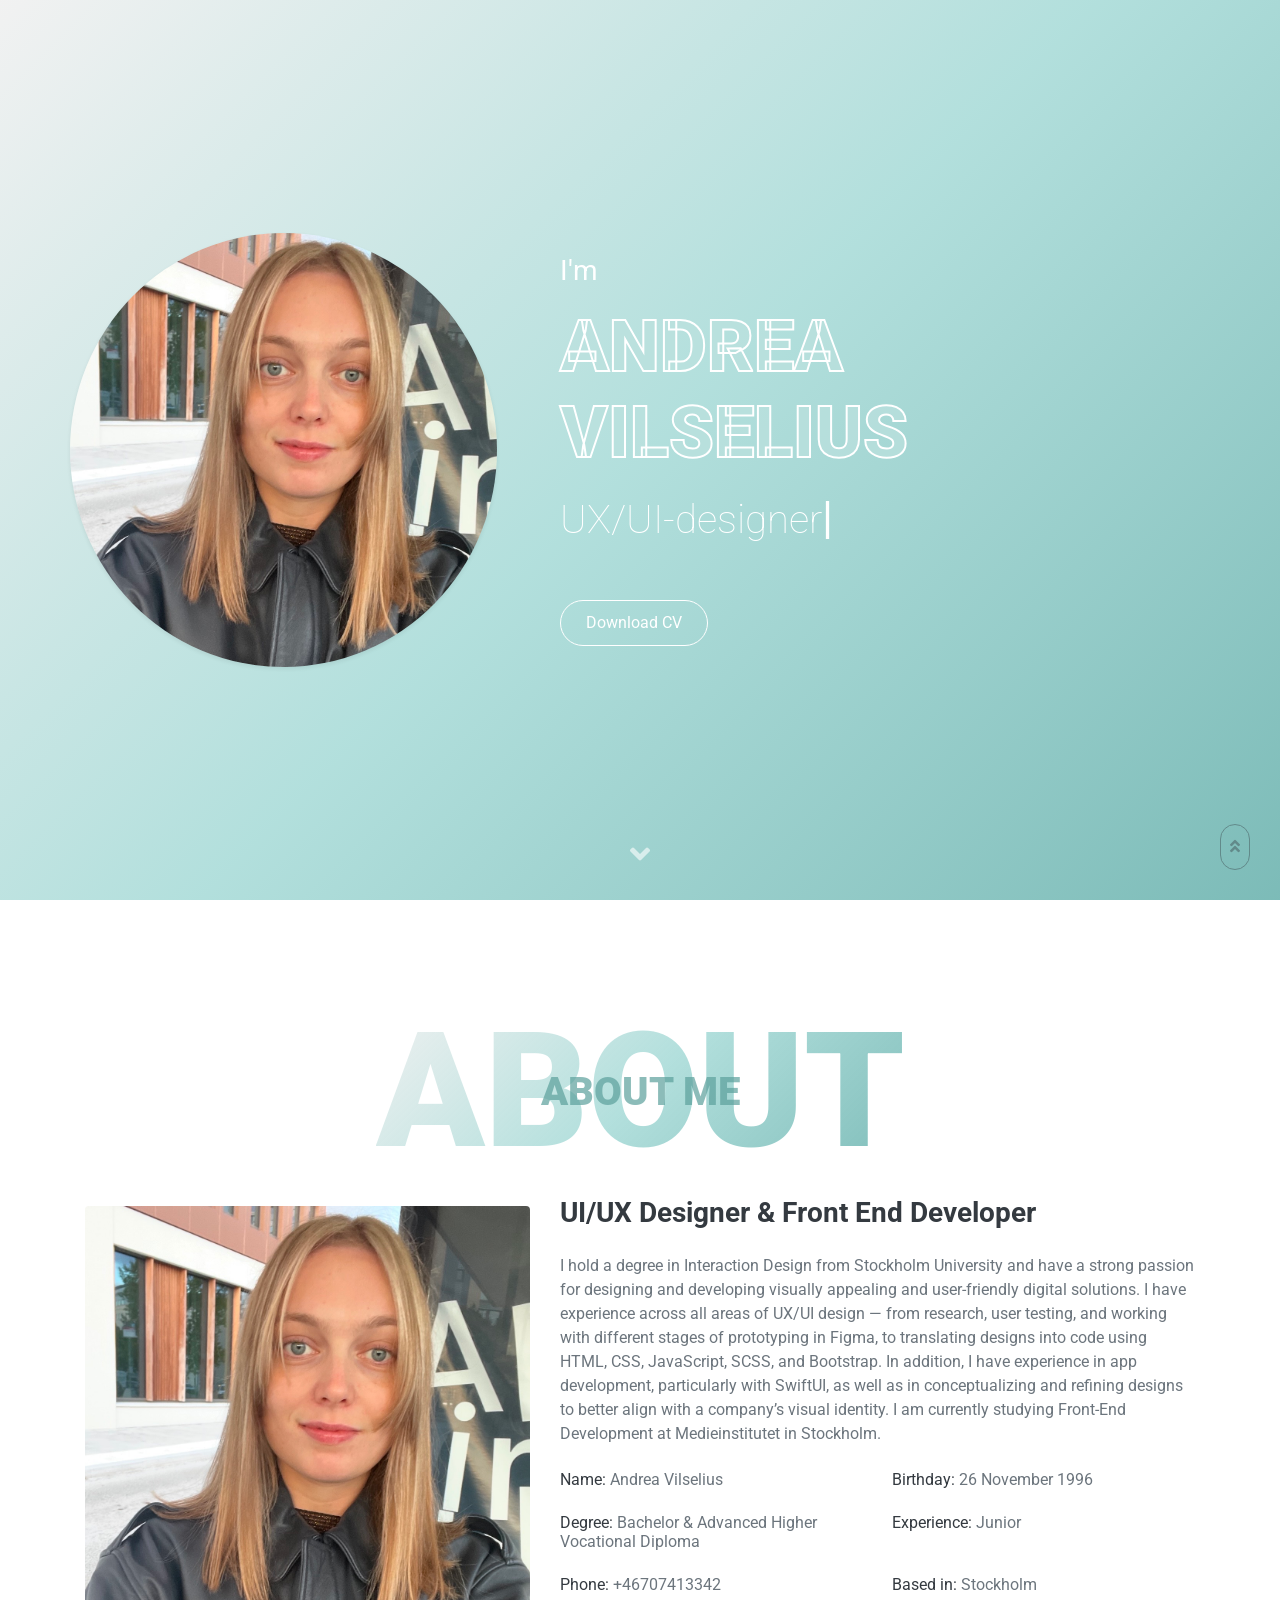
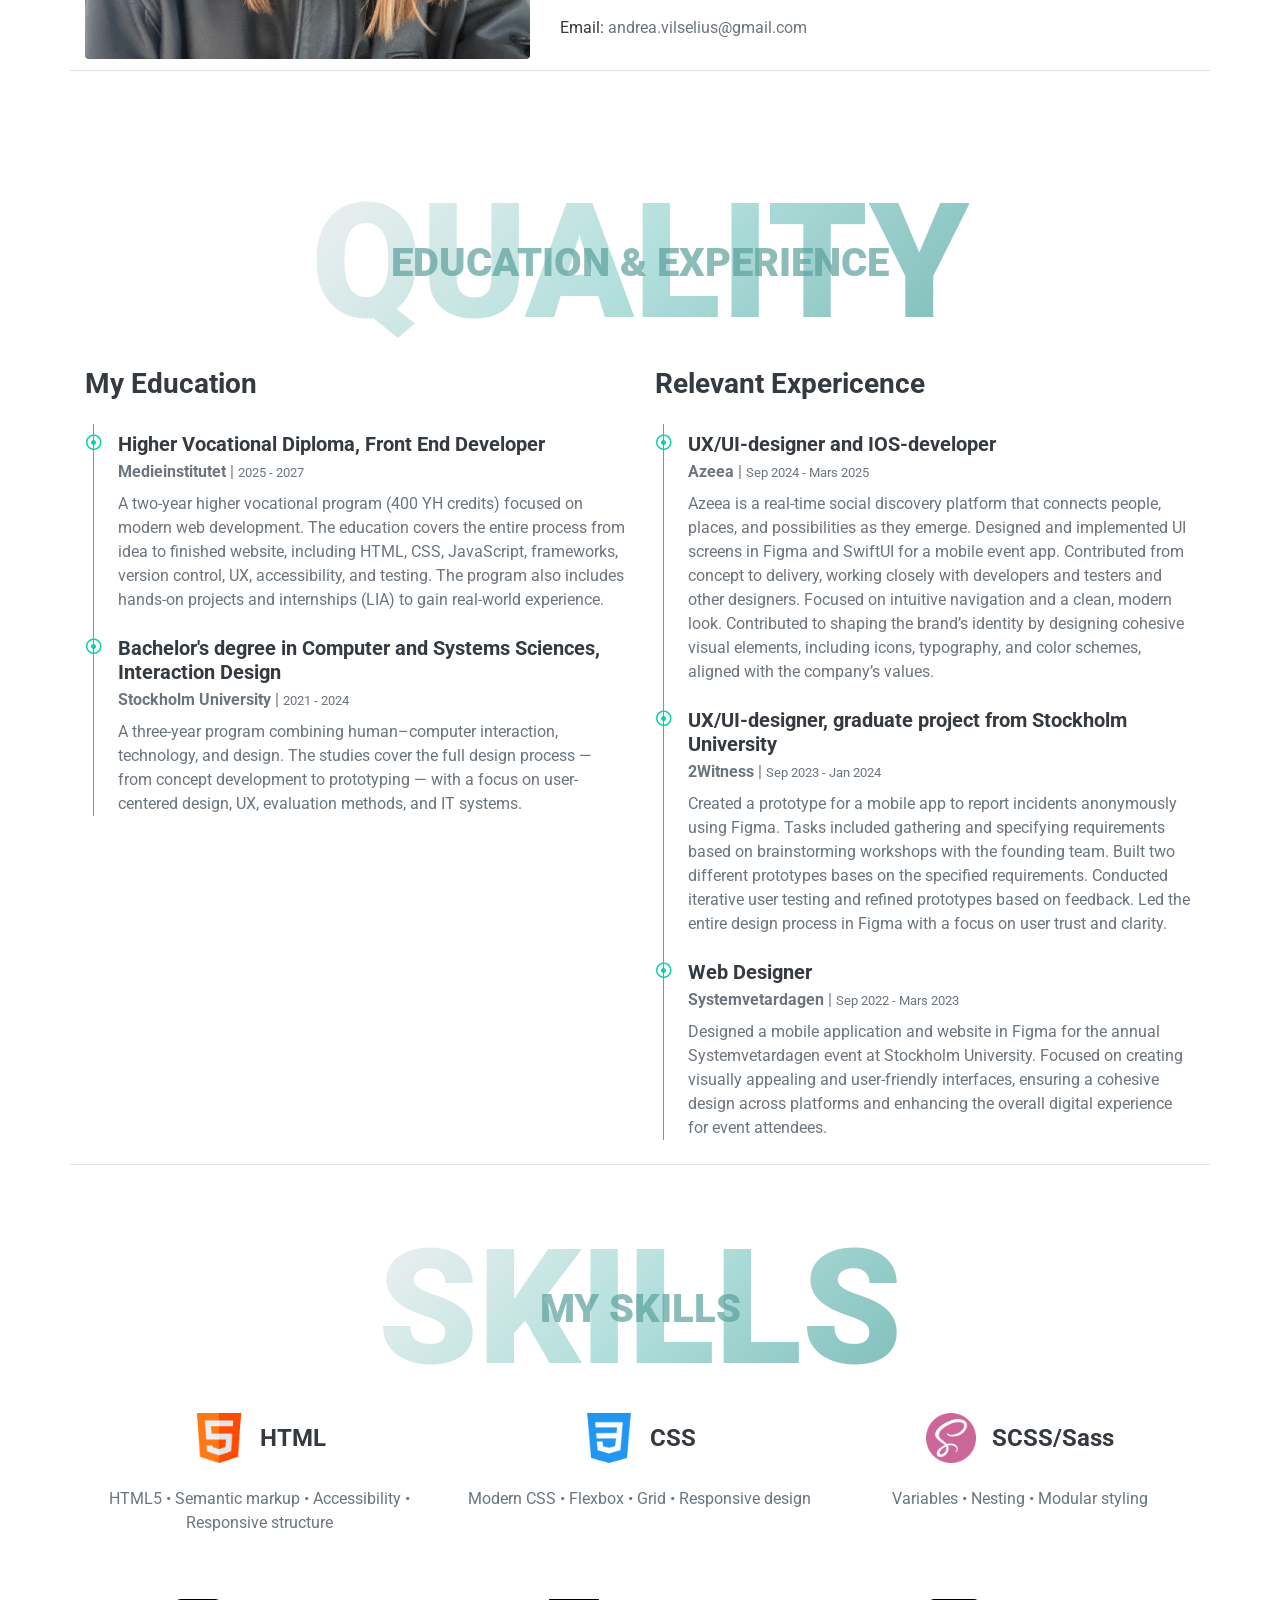
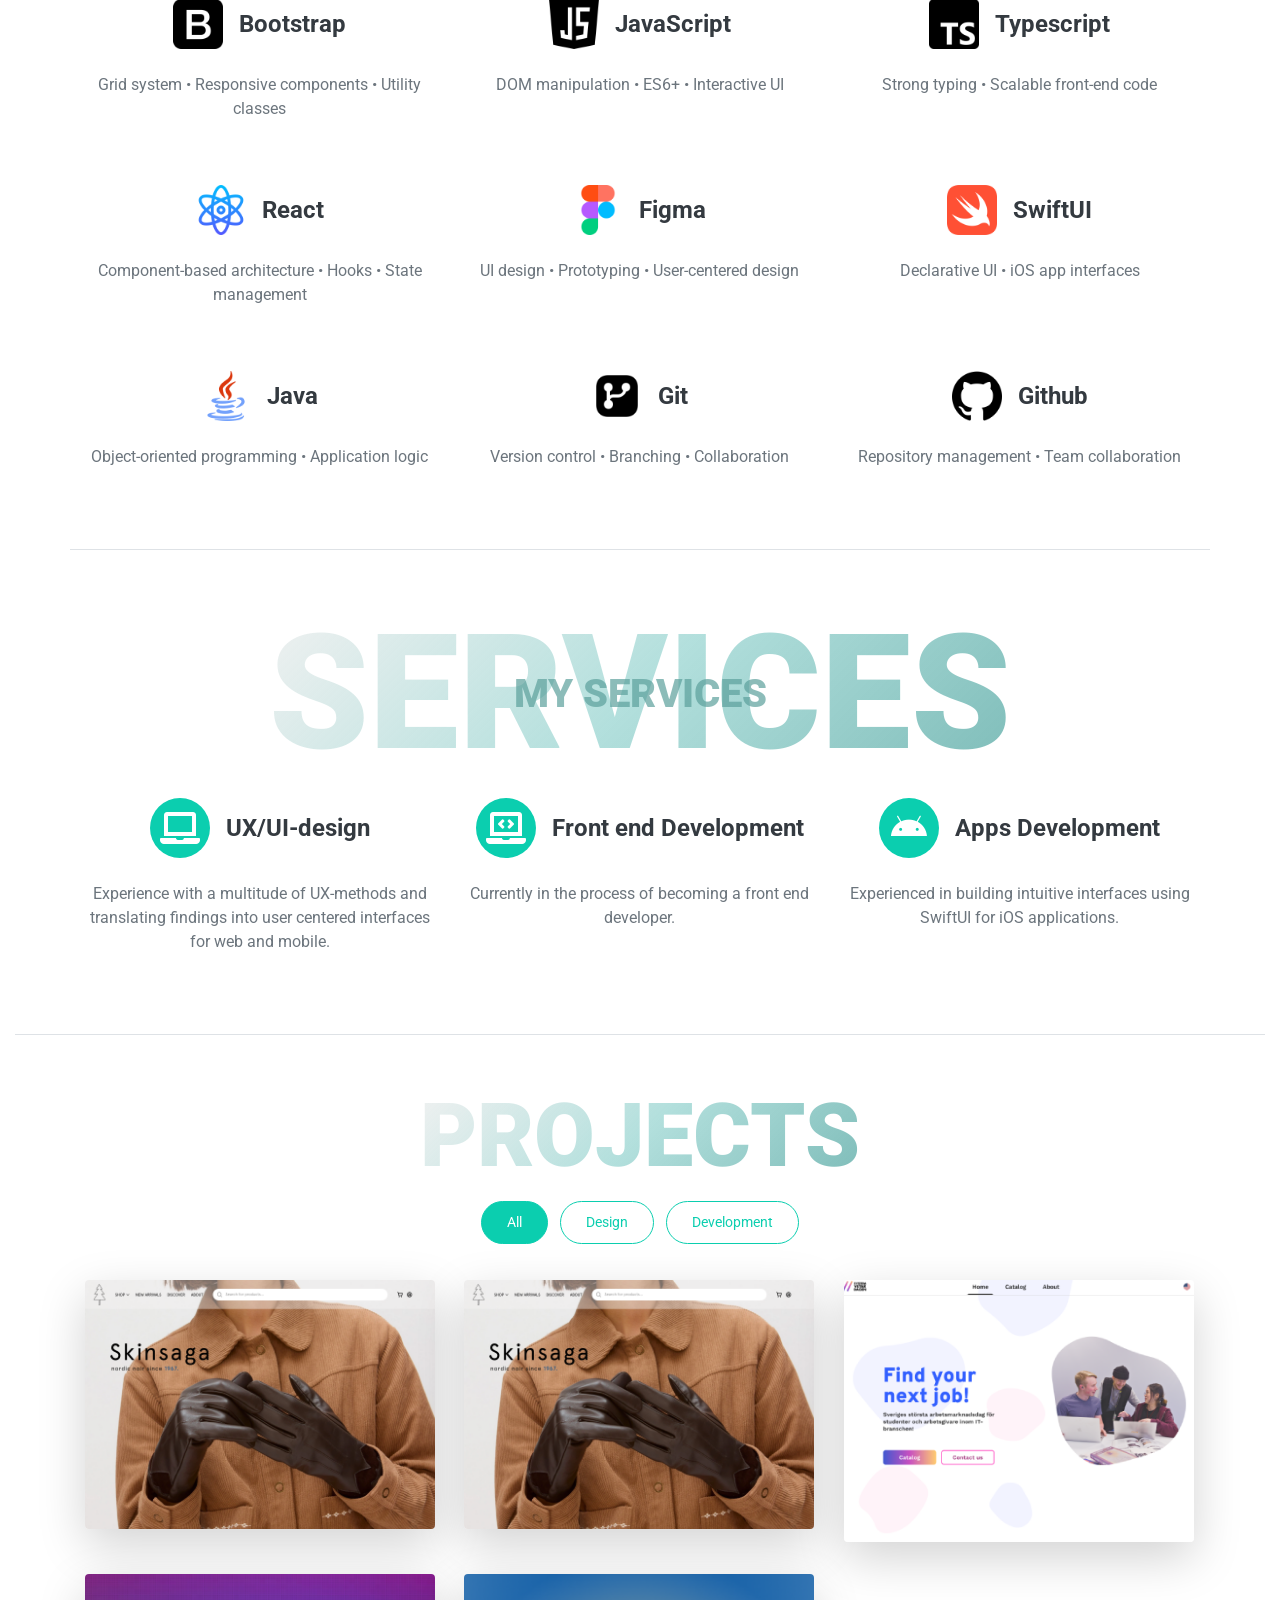
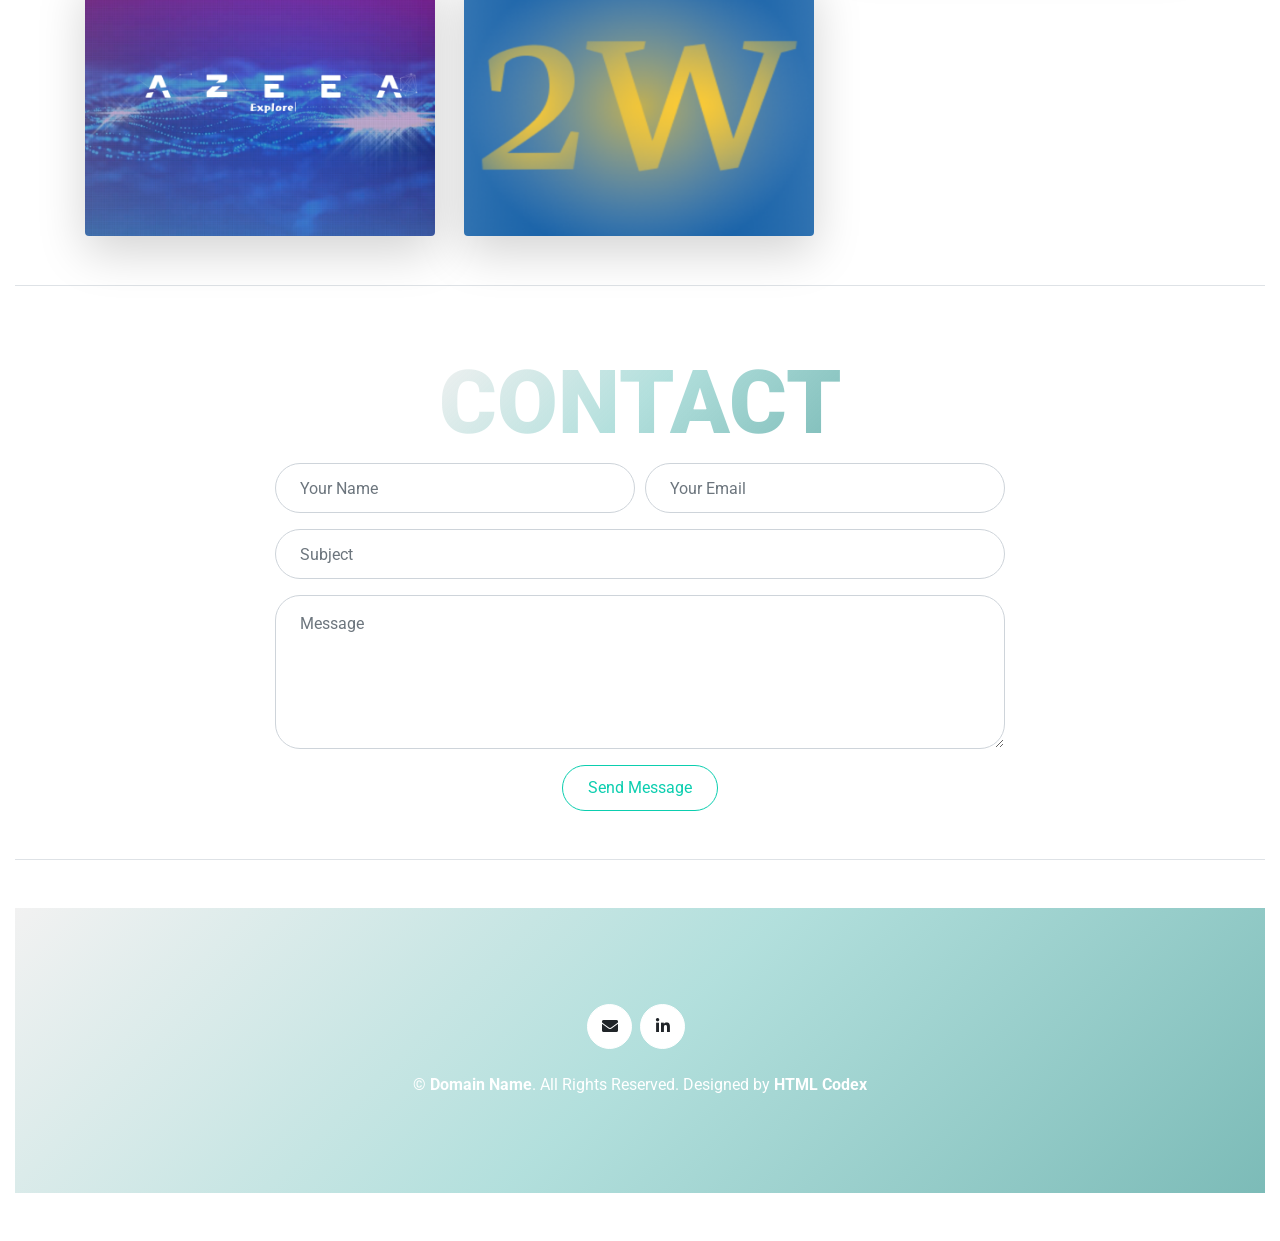
==== index.html @ be636c6f "my portfolio" ====
<!DOCTYPE html>
<html lang="en">

<head>
    <meta charset="utf-8">
    <title>Portfolio</title>
    <meta content="width=device-width, initial-scale=1.0" name="viewport">
    <meta content="Free HTML Templates" name="keywords">
    <meta content="Free HTML Templates" name="description">
    <link href="https://fonts.googleapis.com/css2?family=Roboto:wght@300;400;500;700;900&display=swap" rel="stylesheet">

    <!-- Favicon -->
    <link href="img/favicon.ico" rel="icon">

    <!-- Google Web Fonts -->
    <link rel="preconnect" href="https://fonts.gstatic.com">


    <!-- Font Awesome -->
    <link href="https://cdnjs.cloudflare.com/ajax/libs/font-awesome/5.10.0/css/all.min.css" rel="stylesheet">

    <!-- Libraries Stylesheet -->
    <link href="lib/owlcarousel/assets/owl.carousel.min.css" rel="stylesheet">
    <link href="lib/lightbox/css/lightbox.min.css" rel="sstylesheet">

    <!-- Customized Bootstrap Stylesheet -->
    <link href="css/style.css" rel="stylesheet">
</head>

<body data-spy="scroll" data-target=".navbar" data-offset="51" >
    <!-- Navbar Start -->
    <nav class="navbar fixed-top shadow-sm navbar-expand-lg bg-light navbar-light py-3 py-lg-0 px-lg-5">
        <a href="index.html" class="navbar-brand ml-lg-3">
            <h1 class="m-0 display-5"><span class="text-primary">Port</span>Folio</h1>
        </a>
        <button type="button" class="navbar-toggler" data-toggle="collapse" data-target="#navbarCollapse">
            <span class="navbar-toggler-icon"></span>
        </button>
        <div class="collapse navbar-collapse px-lg-3" id="navbarCollapse">
            <div class="navbar-nav m-auto py-0">
                <a href="#home" class="nav-item nav-link active">Home</a>
                <a href="#about" class="nav-item nav-link">About</a>
                <a href="#qualification" class="nav-item nav-link">Quality</a>
                <a href="#skill" class="nav-item nav-link">Skill</a>
                <a href="#service" class="nav-item nav-link">Service</a>
                <a href="#portfolio" class="nav-item nav-link">Portfolio</a>
              <!----  <a href="#testimonial" class="nav-item nav-link">Review</a>
                <a href="#blog" class="nav-item nav-link">Blog</a> -->
                <a href="#contact" class="nav-item nav-link">Contact</a>
            </div>
            <a href="#contact" class="btn btn-outline-primary d-none d-lg-block">Hire Me</a>
        </div>
    </nav>
    <!-- Navbar End -->


    <!-- Video Modal Start -->
    <div class="modal fade" id="videoModal" tabindex="-1" role="dialog" aria-labelledby="exampleModalLabel" aria-hidden="true">
        <div class="modal-dialog" role="document">
            <div class="modal-content">
                <div class="modal-body">
                    <button type="button" class="close" data-dismiss="modal" aria-label="Close">
                        <span aria-hidden="true">&times;</span>
                    </button>        
                    <!-- 16:9 aspect ratio -->
                    <div class="embed-responsive embed-responsive-16by9">
                        <iframe class="embed-responsive-item" src="" id="video"  allowscriptaccess="always" allow="autoplay"></iframe>
                    </div>
                </div>
            </div>
        </div>
    </div>
    <!-- Video Modal End -->


    <!-- Header Start -->
    <div class="container-fluid backgroundColor d-flex align-items-center mb-5 py-5" id="home" style="min-height: 100vh;">
        <div class="container">
            <div class="row align-items-center">
                <div class="col-lg-5 px-5 pl-lg-0 pb-5 pb-lg-0">
                    <img class="img-fluid w-100 rounded-circle shadow-sm" src="css/img/jag.jpeg" alt="">
                </div>
                <div class="col-lg-7 text-center text-lg-left">
                    <h3 class="text-white font-weight-normal mb-3">I'm</h3>
                    <h1 class="display-3 text-uppercase hero-title mb-2" style="-webkit-text-stroke: 2px #ffffff;">Andrea Vilselius</h1>
                    <h1 class="typed-text-output d-inline font-weight-lighter text-white"></h1>
                    <div class="typed-text d-none">UX/UI-designer, Web Developer, Front End Developer</div>
                    <div class="d-flex align-items-center justify-content-center justify-content-lg-start pt-5">
                        <a href="https://andeavilseliuscv.tiiny.site" target="_blank" class="btn btn-outline-light mr-5">Download CV</a>
                       <!--- <a href="#contact" class="btn btn-outline-secondary mr-4">Contact me</a>-->
               
                </div>
                      <!---- <button type="button" class="btn-play" data-toggle="modal"
                            data-src="https://www.youtube.com/embed/DWRcNpR6Kdc" data-target="#videoModal">
                            <span></span>
                        </button>
                        <h5 class="font-weight-normal text-white m-0 ml-4 d-none d-sm-block">Play Video</h5>-->
                    </div>
                </div>
            </div>
        </div>
    </div>
    <!-- Header End -->


    <!-- About Start -->
    <div class="container-fluid py-5 " id="about">
        <div class="container border-bottom">
            <div class="position-relative d-flex align-items-center justify-content-center">
                <h1 class="display-1 text-uppercase text gradient-text">About</h1>
                <h1 class="position-absolute text-uppercase herotitle">About me</h1>
            </div> 
            <div class="row align-items-center">
                <div class="col-lg-5 pb-4 pb-lg-0">
                    <img class="img-fluid rounded w-100" src="css/img/jag.jpeg" alt="">
                </div>
                <div class="col-lg-7">
                    <h3 class="mb-4">UI/UX Designer & Front End Developer</h3>
                    <p>I hold a degree in Interaction Design from Stockholm University  and have a
                    strong passion for designing and developing visually appealing and user-friendly digital
                    solutions. I have experience across all areas of UX/UI design — from research, user testing,
                    and working with different stages of prototyping in Figma, to translating designs into code
                    using HTML, CSS, JavaScript, SCSS, and Bootstrap.
                    In addition, I have experience in app development, particularly with SwiftUI, as well as in
                    conceptualizing and refining designs to better align with a company’s visual identity.
                    I am currently studying Front-End Development at Medieinstitutet in Stockholm. 
                    <div class="row mb-3">
                        <div class="col-sm-6 py-2"><h6>Name: <span class="text-secondary">Andrea Vilselius</span></h6></div>
                        <div class="col-sm-6 py-2"><h6>Birthday: <span class="text-secondary">26 November 1996</span></h6></div>
                        <div class="col-sm-6 py-2"><h6>Degree: <span class="text-secondary">Bachelor & Advanced Higher Vocational Diploma</span></h6></div>
                        <div class="col-sm-6 py-2"><h6>Experience: <span class="text-secondary">Junior</span></h6></div>
                        <div class="col-sm-6 py-2"><h6>Phone: <span class="text-secondary">+46707413342</span></h6></div>
                        <div class="col-sm-6 py-2"><h6>Based in: <span class="text-secondary">Stockholm</span></h6></div>
                        <div class="col-sm-6 py-2"><h6>Email: <span class="text-secondary">andrea.vilselius@gmail.com</span></h6></div>
                       
                    </div>
                   <!----<a href="#contact" class="btn btn-outline-primary mr-4">Contact me</a>-->
                 <!---   <a href="" class="btn btn-outline-primary">Learn More</a> -->
                </div>
            </div>
        </div>
    </div>
    <!-- About End -->


    <!-- Qualification Start -->
    <div class="container-fluid py-5 " id="qualification">
        <div class="container border-bottom">
          <!----  <div class="position-relative d-flex align-items-center justify-content-center">
                <h1 class="display-1 text-uppercase text-white" style="-webkit-text-stroke: 1px #dee2e6;">Quality</h1>
                <h1 class="position-absolute text-uppercase text-primary">Education & Expericence</h1>
            </div> -->
            <div class="position-relative d-flex align-items-center justify-content-center">
  <h1 class="display-1 text-uppercase gradient-text">Quality</h1>
  <h1 class="position-absolute text-uppercase herotitle">
    Education & Experience
  </h1>
</div>
            <div class="row align-items-start">
                <div class="col-lg-6">
                    <h3 class="mb-4">My Education</h3>
                    <div class="border-left border-primary pt-2 pl-4 ml-2">
                        <div class="position-relative mb-4">
                            <i class="far fa-dot-circle text-primary position-absolute" style="top: 2px; left: -32px;"></i>
                            <h5 class="font-weight-bold mb-1">Higher Vocational Diploma, Front End Developer</h5>
                            <p class="mb-2"><strong>Medieinstitutet</strong> | <small>2025 - 2027</small></p>
                            <p>A two-year higher vocational program (400 YH credits) focused on modern web development. The education covers the entire process from idea to finished website, including HTML, CSS, JavaScript, frameworks, version control, UX, accessibility, and testing. The program also includes hands-on projects and internships (LIA) to gain real-world experience.</p>
                        </div>
                        <div class="position-relative mb-4">
                            <i class="far fa-dot-circle text-primary position-absolute" style="top: 2px; left: -32px;"></i>
                            <h5 class="font-weight-bold mb-1">Bachelor's degree in Computer and Systems Sciences, Interaction Design</h5>
                            <p class="mb-2"><strong>Stockholm University</strong> | <small>2021 - 2024</small></p>
                            <p>A three-year program combining human–computer interaction, technology, and design. The studies cover the full design process — from concept development to prototyping — with a focus on user-centered design, UX, evaluation methods, and IT systems.</p>
                        </div>
                       
                    </div>
                </div>
                <div class="col-lg-6">
                    <h3 class="mb-4">Relevant Expericence</h3>
                    <div class="border-left border-primary pt-2 pl-4 ml-2">
                        <div class="position-relative mb-4">
                            <i class="far fa-dot-circle text-primary position-absolute" style="top: 2px; left: -32px;"></i>
                            <h5 class="font-weight-bold mb-1">UX/UI-designer and IOS-developer </h5>
                            <p class="mb-2"><strong>Azeea</strong> | <small> Sep 2024 - Mars 2025</small></p>
                            <p>Azeea is a real-time social discovery platform that connects people, places, and possibilities as they emerge. Designed and implemented UI screens in Figma and SwiftUI for a mobile event app. Contributed from concept to delivery, working closely with developers and testers and other designers. Focused on intuitive navigation and a clean, modern look. Contributed to shaping the brand’s identity by designing cohesive visual elements, including icons, typography, and color schemes, aligned with the company’s values.</p>
                        </div>
                        <div class="position-relative mb-4">
                            <i class="far fa-dot-circle text-primary position-absolute" style="top: 2px; left: -32px;"></i>
                            <h5 class="font-weight-bold mb-1">UX/UI-designer, graduate project from Stockholm University</h5>
                            <p class="mb-2"><strong>2Witness</strong> | <small>Sep 2023 - Jan 2024</small></p>
                            <p>
                            Created a prototype for a mobile app to report incidents anonymously using Figma. Tasks included gathering and specifying requirements based on brainstorming workshops with the founding team. Built two different prototypes bases on the specified requirements. Conducted iterative user testing and refined prototypes based on feedback. Led the entire design process in Figma with a focus on user trust and clarity.</p>
                        </div>
                        <div class="position-relative mb-4">
                            <i class="far fa-dot-circle text-primary position-absolute" style="top: 2px; left: -32px;"></i>
                            <h5 class="font-weight-bold mb-1">Web Designer</h5>
                            <p class="mb-2"><strong>Systemvetardagen</strong> | <small>Sep 2022 - Mars 2023</small></p>
                            <p>Designed a mobile application and website in Figma for the annual Systemvetardagen event at Stockholm University. Focused on creating visually appealing and user-friendly interfaces, ensuring a cohesive design across platforms and enhancing the overall digital experience for event attendees.</p>
                    </div>
                </div>
            </div>
        </div>
    </div>
 
    <!-- Skill End -->
  <div class="container-fluid pt-5 " id="service">
        <div class="container border-bottom">
            <div class="position-relative d-flex align-items-center justify-content-center">
                <h1 class="display-1 text-uppercase text gradient-text">Skills</h1>
                <h1 class="position-absolute text-uppercase herotitle">My skills</h1>
            </div> 
          <!----    <div class="position-relative d-flex align-items-center justify-content-center">
  <h1 class="display-1 text-uppercase gradient-text">Skills</h1>
  <h1 class="position-absolute text-uppercase herotitle">
    My skills
  </h1> -->
            <div class="row pb-3">
                <div class="col-lg-4 col-md-6 text-center mb-5">
                    <div class="d-flex align-items-center justify-content-center mb-4">
                      <!---  <i class="fa fa-2x fa-laptop service-icon bg-primary text-white mr-3"></i> -->
                       <img src="css/img/techstack/html.png" alt="typescript" style="width:50px;" class="mr-3" >
                        <h4 class="font-weight-bold m-0">HTML</h4>
                    </div>
                    <p>HTML5 • Semantic markup • Accessibility • Responsive structure</p>
         
                </div>
                <div class="col-lg-4 col-md-6 text-center mb-5">
                    <div class="d-flex align-items-center justify-content-center mb-4">
                     <img src="css/img/techstack/css.png" alt="css" style="width:50px" class="mr-3">
                        <h4 class="font-weight-bold m-0">CSS</h4>
                    </div>
             <p>Modern CSS • Flexbox • Grid • Responsive design</p>
             
                </div>
                <div class="col-lg-4 col-md-6 text-center mb-5">
                    <div class="d-flex align-items-center justify-content-center mb-4">
                            <img src="css/img/techstack/sass.png" alt="sass" style="width:50px" class="mr-3">
                        <h4 class="font-weight-bold m-0">SCSS/Sass</h4>
                    </div>
                  <p> Variables • Nesting • Modular styling</p>

            
                </div>

                      <div class="col-lg-4 col-md-6 text-center mb-5">
                    <div class="d-flex align-items-center justify-content-center mb-4">
                            <img src="css/img/techstack/bootstrap.png" alt="sass" style="width:50px" class="mr-3">
                        <h4 class="font-weight-bold m-0">Bootstrap</h4>
                    </div>
                    <p> Grid system • Responsive components • Utility classes</p>

            
                </div>
                   <div class="col-lg-4 col-md-6 text-center mb-5">
                    <div class="d-flex align-items-center justify-content-center mb-4">
                            <img src="css/img/techstack/java-script.png" alt="sass" style="width:50px" class="mr-3">
                        <h4 class="font-weight-bold m-0">JavaScript</h4>
                    </div>
                 <p>  DOM manipulation • ES6+ • Interactive UI</p>

                </div>

                    <div class="col-lg-4 col-md-6 text-center mb-5">
                    <div class="d-flex align-items-center justify-content-center mb-4">
                            <img src="css/img/techstack/typescript-2.png" alt="sass" style="width:50px" class="mr-3">
                        <h4 class="font-weight-bold m-0">Typescript</h4>
                    </div>
               <p> Strong typing • Scalable front-end code</p>

                </div>
                     <div class="col-lg-4 col-md-6 text-center mb-5">
                    <div class="d-flex align-items-center justify-content-center mb-4">
                            <img src="css/img/techstack/atom.png" alt="sass" style="width:50px" class="mr-3">
                        <h4 class="font-weight-bold m-0">React</h4>
                    </div>
                    <p> Component-based architecture • Hooks • State management</p>
                </div>
               <div class="col-lg-4 col-md-6 text-center mb-5">
                    <div class="d-flex align-items-center justify-content-center mb-4">
                            <img src="css/img/techstack/figma.png" alt="sass" style="width:50px" class="mr-3">
                        <h4 class="font-weight-bold m-0">Figma</h4>
                    </div>
                    <p> UI design • Prototyping • User-centered design</p>
                </div>
                <div class="col-lg-4 col-md-6 text-center mb-5">
                    <div class="d-flex align-items-center justify-content-center mb-4">
                            <img src="css/img/techstack/swift.png" alt="sass" style="width:50px" class="mr-3">
                        <h4 class="font-weight-bold m-0">SwiftUI</h4>
                    </div>
                    <p> Declarative UI • iOS app interfaces</p>
                </div>
                 <div class="col-lg-4 col-md-6 text-center mb-5">
                    <div class="d-flex align-items-center justify-content-center mb-4">
                            <img src="css/img/techstack/java.png" alt="sass" style="width:50px" class="mr-3">
                        <h4 class="font-weight-bold m-0">Java</h4>
                    </div>
                    <p>Object-oriented programming • Application logic</p>
                </div>
                  <div class="col-lg-4 col-md-6 text-center mb-5">
                    <div class="d-flex align-items-center justify-content-center mb-4">
                            <img src="css/img/techstack/git.png" alt="sass" style="width:50px" class="mr-3">
                        <h4 class="font-weight-bold m-0">Git</h4>
                    </div>
                   <p> Version control • Branching • Collaboration</p>

                </div>
                  <div class="col-lg-4 col-md-6 text-center mb-5">
                    <div class="d-flex align-items-center justify-content-center mb-4">
                            <img src="css/img/techstack/github.png" alt="sass" style="width:50px" class="mr-3">
                        <h4 class="font-weight-bold m-0">Github</h4>
                    </div>
                  <p> Repository management • Team collaboration</p>

                </div>
            </div>
        </div>
    </div>








    <!-- Services Start -->
    <div class="container-fluid pt-5 border-bottom" id="service">
        <div class="container">
              <div class="position-relative d-flex align-items-center justify-content-center">
                <h1 class="display-1 text-uppercase text gradient-text">Services</h1>
                <h1 class="position-absolute text-uppercase herotitle">My services</h1>
            </div> 
            <div class="row pb-3">
                <div class="col-lg-4 col-md-6 text-center mb-5">
                    <div class="d-flex align-items-center justify-content-center mb-4">
                        <i class="fa fa-2x fa-laptop service-icon bg-primary text-white mr-3"></i>
                        <h4 class="font-weight-bold m-0">UX/UI-design</h4>
                    </div>
                    <p> Experience with a multitude of UX-methods and translating findings into user centered interfaces for web and mobile.</p>
         
                </div>
                <div class="col-lg-4 col-md-6 text-center mb-5">
                    <div class="d-flex align-items-center justify-content-center mb-4">
                        <i class="fa fa-2x fa-laptop-code service-icon bg-primary text-white mr-3"></i>
                        <h4 class="font-weight-bold m-0">Front end Development</h4>
                    </div>
                    <p> Currently in the process of becoming a front end developer.</p>
             
                </div>
                <div class="col-lg-4 col-md-6 text-center mb-5">
                    <div class="d-flex align-items-center justify-content-center mb-4">
                        <i class="fab fa-2x fa-android service-icon bg-primary text-white mr-3"></i>
                        <h4 class="font-weight-bold m-0">Apps Development</h4>
                    </div>
                   <p>Experienced in building intuitive interfaces using SwiftUI for iOS applications.</p>
            
                </div>
           
            </div>
        </div>
    </div>
    <!-- Services End -->


    <!-- Portfolio Start -->
    <div class="container-fluid pt-5 pb-3 border-bottom" id="portfolio">
        <div class="container">
             <div class="position-relative d-flex align-items-center justify-content-center">
                <h1 class="display-2 text-uppercase text gradient-text">Projects</h1>
               <!---- <h1 class="position-absolute text-uppercase herotitle">My projects</h1> -->
            </div> 
            <div class="row">
                <div class="col-12 text-center mb-2">
                    <ul class="list-inline mb-4" id="portfolio-flters">
                        <li class="btn btn-sm btn-outline-primary m-1 active"  data-filter="*">All</li>
                        <li class="btn btn-sm btn-outline-primary m-1" data-filter=".first">Design</li>
                        <li class="btn btn-sm btn-outline-primary m-1" data-filter=".second">Development</li>
                       <!---<li class="btn btn-sm btn-outline-primary m-1" data-filter=".third">Marketing</li> -->
                    </ul>
                </div>
            </div>
            <div class="row portfolio-container">
                

                
                <div class="col-lg-4 col-md-6 mb-4 portfolio-item first">
                    <div class="position-relative  mb-2">
                        <img class="img-fluid rounded w-100 shadow-lg"  src=" css/mockups/skinsaga.png" alt="">
                        <div class="portfolio-btn bg-light shadow-lg d-flex align-items-center justify-content-center">
                            <a href="Webshop.html" > 
                        <h4  style="text-decoration: none;  color: inherit; ">Webbdesign- Skinsaga</h4>
                        <small><p style="text-decoration: none; margin: 2px;"><strong>Role:</strong> UX/UI-designer</p></small>
                        <small><p style="text-decoration: none;margin: 2px;"><strong>Tools:</strong> Figma </p></small>
                     <small> <p style="text-decoration: none;margin: 2px;"><strong>Period:</strong> Nov 2025 - Jan 2026</p></small>
        
                            <!----  <i class="fa fa-plus text-white" style="font-size: 60px;"></i>-->
                    </a>
                        </div>
                    </div>
                </div>


                     <div class="col-lg-4 col-md-6 mb-4 portfolio-item second">
                    <div class="position-relative  mb-2">
                        <img class="img-fluid rounded w-100 shadow-lg"  src=" css/mockups/skinsaga.png" alt="">
                        <div class="portfolio-btn bg-light shadow-lg d-flex align-items-center justify-content-center">
                            <a href="webbshopdev.html" > 
                        <h4  style="text-decoration: none;  color: inherit; ">Webbshop - Skinsaga</h4>
                        <small><p style="text-decoration: none; margin: 2px;"><strong>Role:</strong> Developer</p></small>
                        <small><p style="text-decoration: none;margin: 2px;"><strong>Tools:</strong> Typescript, SCSS </p></small>
                     <small> <p style="text-decoration: none;margin: 2px;"><strong>Period:</strong>  Jan 2026</p></small>
        
                            <!----  <i class="fa fa-plus text-white" style="font-size: 60px;"></i>-->
                    </a>
                        </div>
                    </div>
                </div>


                

                <div class="col-lg-4 col-md-6 mb-4 portfolio-item first">
                    <div class="position-relative  mb-2">
                        <img class="img-fluid rounded w-100 shadow-lg"  src="css/mockups/systemvetar.png" alt="">
                        <div class="portfolio-btn bg-light shadow-lg d-flex align-items-center justify-content-center">
                            <a href="systemvetardagen.html" > 
                        <h4  style="text-decoration: none;  color: inherit; ">Systemvetardagen</h4>
                        <small><p style="text-decoration: none; margin: 2px;"><strong>Role:</strong> Webbdesigner</p></small>
                        <small><p style="text-decoration: none;margin: 2px;"><strong>Tools:</strong> Figma </p></small>
                     <small> <p style="text-decoration: none;margin: 2px;"><strong>Period:</strong> Sep 2022 - Mars 2023</p></small>
        
                            <!----  <i class="fa fa-plus text-white" style="font-size: 60px;"></i>-->
                    </a>
                        </div>
                    </div>
                </div>
      


               <div class="col-lg-4 col-md-6 mb-4 portfolio-item first second">
                    <div class="position-relative  mb-2">
                        <img class="img-fluid rounded w-100 shadow-lg"  src="css/mockups/azeea.png" alt="">
                        <div class="portfolio-btn bg-light shadow-lg d-flex align-items-center justify-content-center">
                            <a href="azeea.html" > 
                        <h4  style="text-decoration: none;  color: inherit;">Azeea</h4>
                        <small><p style="text-decoration: none; margin: 2px;"><strong>Role:</strong> UI-Designer & IOS-developer</p></small>
                        <small><p style="text-decoration: none;margin: 2px;"><strong>Tools:</strong> Figma , SwiftUI</p></small>
                     <small> <p style="text-decoration: none;margin: 2px;"><strong>Period:</strong> Sep 2024 - Mars 2025</p></small>
        
                            <!----  <i class="fa fa-plus text-white" style="font-size: 60px;"></i>-->
                    </a>
                        </div>
                    </div>
                </div>



                <div class="col-lg-4 col-md-6 mb-4 portfolio-item first">
                    <div class="position-relative  mb-2">
                        <img class="img-fluid rounded w-100 shadow-lg" src="css/mockups/2w.png" alt="">
                        <div class="portfolio-btn bg-light d-flex align-items-center justify-content-center">
                        <a href="2witness.html" >
                         
                <h4 style="text-decoration: none;  color: inherit;">2Witness</h4>
                    <small><p style="text-decoration: none; margin: 2px;"><strong>Role:</strong> UX/UI-Designer, Graduate Project </p></small>
                    <small><p style="text-decoration: none;margin: 2px;"><strong>Tools:</strong> Figma</p></small>
                <small> <p style="text-decoration: none;margin: 2px;"><strong>Period:</strong> Sep 2023 - Jan 2024</p></small>
     
               
                             <!----   <i class="fa fa-plus text-white" style="font-size: 60px;"></i>-->
                            </a>
                        </div>
                    </div>
                </div>
        
            </div>
        </div>
    </div>
    <!-- Portfolio End -->

  


    <!-- Contact Start -->
    <div class="container-fluid py-5 mt-3 border-bottom" id="contact" >
        <div class="container ">
          <!----  <div class="position-relative d-flex align-items-center justify-content-center" >
                <h1 class="display-1 text-uppercase text-white" style="-webkit-text-stroke: 1px #dee2e6;">Contact</h1>
                <h1 class="position-absolute text-uppercase text-primary">Contact Me</h1>
            </div> -->
              <div class="position-relative d-flex align-items-center justify-content-center">
                <h1 class="display-2 text-uppercase text gradient-text">Contact</h1>
               <!---- <h1 class="position-absolute text-uppercase herotitle">Contact me</h1> -->
            </div> 
            <div class="row justify-content-center">
                <div class="col-lg-8">
                    <div class="contact-form text-center">
                        <div id="success"></div>
                      
                        <form action="https://formspree.io/f/xayrjzgv" method="POST" id="contactForm" novalidate="novalidate">
                            <div class="form-row">
                                <div class="control-group col-sm-6">
                                    <input type="text" name="name" class="form-control p-4" id="name" placeholder="Your Name"
                                        required="required" data-validation-required-message="Please enter your name" />
                                    <p class="help-block text-danger"></p>
                                </div>
                                <div class="control-group col-sm-6">
                                   <input type="email" name="email" class="form-control p-4" id="email" placeholder="Your Email"
                                 required="required" data-validation-required-message="Please enter your email" 
                                 name="_replyto" />

                                    <p class="help-block text-danger"></p>
                                </div>
                            </div>
                            <div class="control-group">
                                <input type="text" name="subject" class="form-control p-4" id="subject" placeholder="Subject"
                                    required="required" data-validation-required-message="Please enter a subject" />
                                <p class="help-block text-danger"></p>
                            </div>
                            <div class="control-group">
                                <textarea class="form-control py-3 px-4" rows="5" id="message" placeholder="Message"
                                    name="message"
                                    required="required"
                                    data-validation-required-message="Please enter your message"></textarea>
                                <p class="help-block text-danger"></p>
                            </div>
                            <div>
                                <button class="btn btn-outline-primary" type="submit" id="sendMessageButton">Send
                                    Message</button>
                            </div>
                      </form>
                    </div>
                </div>
            </div>
        </div>
    </div>
    <!-- Contact End -->


    <!-- Footer Start -->
    <div class="container-fluid backgroundColor text-white mt-5 py-5 px-sm-3 px-md-5">
        <div class="container text-center py-5">
            <div class="d-flex justify-content-center mb-4">
              <!----  <a class="btn btn-light btn-social mr-2" href="#"><i class="fab fa-twitter"></i></a>-->
                <a class="btn btn-light btn-social mr-2" href="mailto:andrea.vilselius@gmail.com"><i class="fa fa-envelope"></i></a>
                <a class="btn btn-light btn-social mr-2" href="https://www.linkedin.com/in/andrea-vilselius-972ba4103/"><i class="fab fa-linkedin-in"></i></a>
    
            </div>
       <!---     <div class="d-flex justify-content-center mb-3">
                <a class="text-white" href="#">Privacy</a>
                <span class="px-3">|</span>
                <a class="text-white" href="#">Terms</a>
                <span class="px-3">|</span>
                <a class="text-white" href="#">FAQs</a>
                <span class="px-3">|</span>
                <a class="text-white" href="#">Help</a> 
            </div> -->
            <p class="m-0">&copy; <a class="text-white font-weight-bold" href="#">Domain Name</a>. All Rights Reserved. Designed by <a class="text-white font-weight-bold" href="https://htmlcodex.com">HTML Codex</a>
            </p>
        </div>
    </div>
    <!-- Footer End -->

    <!-- Scroll to Bottom -->
    <i class="fa fa-2x fa-angle-down text-white scroll-to-bottom"></i>

    <!-- Back to Top -->
    <a href="#" class="btn btn-outline-dark px-0 back-to-top"><i class="fa fa-angle-double-up"></i></a>


    <!-- JavaScript Libraries -->
    <script src="https://code.jquery.com/jquery-3.4.1.min.js"></script>
    <script src="https://stackpath.bootstrapcdn.com/bootstrap/4.4.1/js/bootstrap.bundle.min.js"></script>
    <script src="lib/typed/typed.min.js"></script>
    <script src="lib/easing/easing.min.js"></script>
    <script src="lib/waypoints/waypoints.min.js"></script>
    <script src="lib/owlcarousel/owl.carousel.min.js"></script>
    <script src="lib/isotope/isotope.pkgd.min.js"></script>
    <script src="lib/lightbox/js/lightbox.min.js"></script>

    <!-- Contact Javascript File -->
    <script src="mail/jqBootstrapValidation.min.js"></script>
    <script src="mail/contact.js"></script>

    <!-- Template Javascript -->
    <script src="js/main.js"></script>
</body>

</html>
---- css/style.css ----
/******* Bootstrap Theming ********/
/*!
 * Bootstrap v4.5.3 (https://getbootstrap.com/)
 * Copyright 2011-2020 The Bootstrap Authors
 * Copyright 2011-2020 Twitter, Inc.
 * Licensed under MIT (https://github.com/twbs/bootstrap/blob/main/LICENSE)
 */
:root {
  --blue: #007bff;
  --indigo: #6610f2;
  --purple: #6f42c1;
  --pink: #e83e8c;
  --red: #dc3545;
  --orange: #fd7e14;
  --yellow: #ffc107;
  --green: #28a745;
  --teal: #20c997;
  --cyan: #17a2b8;
  --white: #fff;
  --gray: #6c757d;
  --gray-dark: #343a40;
  --primary:#b9cfce;
  --secondary: #6c757d;
  --success: #28a745;
  --info: #17a2b8;
  --warning: #ffc107;
  --danger: #dc3545;
  --light: #ffffff;
  --dark: #343a40;
  --breakpoint-xs: 0;
  --breakpoint-sm: 576px;
  --breakpoint-md: 768px;
  --breakpoint-lg: 992px;
  --breakpoint-xl: 1200px;
  --font-family-sans-serif: "Roboto", sans-serif;
  --font-family-monospace: SFMono-Regular, Menlo, Monaco, Consolas, "Liberation Mono", "Courier New", monospace;
}

*,
*::before,
*::after {
  box-sizing: border-box;
}

html {
  font-family: sans-serif;
  line-height: 1.15;
  -webkit-text-size-adjust: 100%;
  -webkit-tap-highlight-color: rgba(0, 0, 0, 0);
}

.backgroundColor {
 background: linear-gradient(
    135deg,
    rgba(240, 240, 240, 0.9) 0%,
    rgba(146, 210, 206, 0.7) 50%,
    rgba(110, 180, 176, 0.9) 100%
  );
}

.gradient-text {
  background: linear-gradient(
    135deg,
    rgba(240, 240, 240, 0.9) 0%,
    rgba(146, 210, 206, 0.7) 50%,
    rgba(110, 180, 176, 0.9) 100%
  );
  -webkit-background-clip: text;
  -webkit-text-fill-color: transparent;
  background-clip: text;
}

.herotitle{
color: rgba(91, 160, 155, 0.7)

}

.hero-title {
color:#bbe1deb1;
  -webkit-text-stroke: 2px #ffffff;
}

.text-primary{
  color:#bbe1deb1 !important;
}


article, aside, figcaption, figure, footer, header, hgroup, main, nav, section {
  display: block;
}

body {
  margin: 0;
  font-family: "Roboto", sans-serif;
  font-size: 1rem;
  font-weight: 400;
  line-height: 1.5;
  color: #6c757d;
  text-align: left;
  background-color: #ffffff;
}

[tabindex="-1"]:focus:not(:focus-visible) {
  outline: 0 !important;
}

hr {
  box-sizing: content-box;
  height: 0;
  overflow: visible;
}

h1, h2, h3, h4, h5, h6 {
  margin-top: 0;
  margin-bottom: 0.5rem;
}

p {
  margin-top: 0;
  margin-bottom: 1rem;
}

abbr[title],
abbr[data-original-title] {
  text-decoration: underline;
  text-decoration: underline dotted;
  cursor: help;
  border-bottom: 0;
  text-decoration-skip-ink: none;
}

address {
  margin-bottom: 1rem;
  font-style: normal;
  line-height: inherit;
}

ol,
ul,
dl {
  margin-top: 0;
  margin-bottom: 1rem;
}

ol ol,
ul ul,
ol ul,
ul ol {
  margin-bottom: 0;
}

dt {
  font-weight: 700;
}

dd {
  margin-bottom: .5rem;
  margin-left: 0;
}

blockquote {
  margin: 0 0 1rem;
}

b,
strong {
  font-weight: bolder;
}

small {
  font-size: 80%;
}

sub,
sup {
  position: relative;
  font-size: 75%;
  line-height: 0;
  vertical-align: baseline;
}

sub {
  bottom: -.25em;
}

sup {
  top: -.5em;
}

a {
  color: #0BCEAF;
  text-decoration: none;
  background-color: transparent;
}

a:hover {
  color: #078571;
  text-decoration: underline;
}

a:not([href]):not([class]) {
  color: inherit;
  text-decoration: none;
}

a:not([href]):not([class]):hover {
  color: inherit;
  text-decoration: none;
}

pre,
code,
kbd,
samp {
  font-family: SFMono-Regular, Menlo, Monaco, Consolas, "Liberation Mono", "Courier New", monospace;
  font-size: 1em;
}

pre {
  margin-top: 0;
  margin-bottom: 1rem;
  overflow: auto;
  -ms-overflow-style: scrollbar;
}

figure {
  margin: 0 0 1rem;
}

img {
  vertical-align: middle;
  border-style: none;
}

svg {
  overflow: hidden;
  vertical-align: middle;
}

table {
  border-collapse: collapse;
}

caption {
  padding-top: 0.75rem;
  padding-bottom: 0.75rem;
  color: #6c757d;
  text-align: left;
  caption-side: bottom;
}

th {
  text-align: inherit;
  text-align: -webkit-match-parent;
}

label {
  display: inline-block;
  margin-bottom: 0.5rem;
}

button {
  border-radius: 0;
}

button:focus {
  outline: 1px dotted;
  outline: 5px auto -webkit-focus-ring-color;
}

input,
button,
select,
optgroup,
textarea {
  margin: 0;
  font-family: inherit;
  font-size: inherit;
  line-height: inherit;
}

button,
input {
  overflow: visible;
}

button,
select {
  text-transform: none;
}

[role="button"] {
  cursor: pointer;
}

select {
  word-wrap: normal;
}

button,
[type="button"],
[type="reset"],
[type="submit"] {
  -webkit-appearance: button;
}

button:not(:disabled),
[type="button"]:not(:disabled),
[type="reset"]:not(:disabled),
[type="submit"]:not(:disabled) {
  cursor: pointer;
}

button::-moz-focus-inner,
[type="button"]::-moz-focus-inner,
[type="reset"]::-moz-focus-inner,
[type="submit"]::-moz-focus-inner {
  padding: 0;
  border-style: none;
}

input[type="radio"],
input[type="checkbox"] {
  box-sizing: border-box;
  padding: 0;
}

textarea {
  overflow: auto;
  resize: vertical;
}

fieldset {
  min-width: 0;
  padding: 0;
  margin: 0;
  border: 0;
}

legend {
  display: block;
  width: 100%;
  max-width: 100%;
  padding: 0;
  margin-bottom: .5rem;
  font-size: 1.5rem;
  line-height: inherit;
  color: inherit;
  white-space: normal;
}

@media (max-width: 1200px) {
  legend {
    font-size: calc(1.275rem + 0.3vw) ;
  }
}

progress {
  vertical-align: baseline;
}

[type="number"]::-webkit-inner-spin-button,
[type="number"]::-webkit-outer-spin-button {
  height: auto;
}

[type="search"] {
  outline-offset: -2px;
  -webkit-appearance: none;
}

[type="search"]::-webkit-search-decoration {
  -webkit-appearance: none;
}

::-webkit-file-upload-button {
  font: inherit;
  -webkit-appearance: button;
}

output {
  display: inline-block;
}

summary {
  display: list-item;
  cursor: pointer;
}

template {
  display: none;
}

[hidden] {
  display: none !important;
}

h1, h2, h3, h4, h5, h6,
.h1, .h2, .h3, .h4, .h5, .h6 {
  margin-bottom: 0.5rem;
  font-weight: 500;
  line-height: 1.2;
  color: #343a40;
}

h1, .h1 {
  font-size: 2.5rem;
}

@media (max-width: 1200px) {
  h1, .h1 {
    font-size: calc(1.375rem + 1.5vw) ;
  }
}

h2, .h2 {
  font-size: 2rem;
}

@media (max-width: 1200px) {
  h2, .h2 {
    font-size: calc(1.325rem + 0.9vw) ;
  }
}

h3, .h3 {
  font-size: 1.75rem;
}

@media (max-width: 1200px) {
  h3, .h3 {
    font-size: calc(1.3rem + 0.6vw) ;
  }
}

h4, .h4 {
  font-size: 1.5rem;
}

@media (max-width: 1200px) {
  h4, .h4 {
    font-size: calc(1.275rem + 0.3vw) ;
  }
}

h5, .h5 {
  font-size: 1.25rem;
}

h6, .h6 {
  font-size: 1rem;
}

.lead {
  font-size: 1.25rem;
  font-weight: 300;
}

.display-1 {
  font-size: 10rem;
  font-weight: 300;
  line-height: 1.2;
}

@media (max-width: 1200px) {
  .display-1 {
    font-size: calc(2.125rem + 10.5vw) ;
  }
}

.display-2 {
  font-size: 5.5rem;
  font-weight: 300;
  line-height: 1.2;
}

@media (max-width: 1200px) {
  .display-2 {
    font-size: calc(1.675rem + 5.1vw) ;
  }
}

.display-3 {
  font-size: 4.5rem;
  font-weight: 300;
  line-height: 1.2;
}

@media (max-width: 1200px) {
  .display-3 {
    font-size: calc(1.575rem + 3.9vw) ;
  }
}

.display-4 {
  font-size: 3.5rem;
  font-weight: 300;
  line-height: 1.2;
}

@media (max-width: 1200px) {
  .display-4 {
    font-size: calc(1.475rem + 2.7vw) ;
  }
}

hr {
  margin-top: 1rem;
  margin-bottom: 1rem;
  border: 0;
  border-top: 1px solid rgba(0, 0, 0, 0.1);
}

small,
.small {
  font-size: 80%;
  font-weight: 400;
}

mark,
.mark {
  padding: 0.2em;
  background-color: #fcf8e3;
}

.list-unstyled {
  padding-left: 0;
  list-style: none;
}

.list-inline {
  padding-left: 0;
  list-style: none;
}

.list-inline-item {
  display: inline-block;
}

.list-inline-item:not(:last-child) {
  margin-right: 0.5rem;
}

.initialism {
  font-size: 90%;
  text-transform: uppercase;
}

.blockquote {
  margin-bottom: 1rem;
  font-size: 1.25rem;
}

.blockquote-footer {
  display: block;
  font-size: 80%;
  color: #6c757d;
}

.blockquote-footer::before {
  content: "\2014\00A0";
}

.img-fluid {
  max-width: 100%;
  height: auto;
}

.img-thumbnail {
  padding: 0.25rem;
  background-color: #ffffff;
  border: 1px solid #dee2e6;
  border-radius: 0.25rem;
  max-width: 100%;
  height: auto;
}

.figure {
  display: inline-block;
}

.figure-img {
  margin-bottom: 0.5rem;
  line-height: 1;
}

.figure-caption {
  font-size: 90%;
  color: #6c757d;
}

code {
  font-size: 87.5%;
  color: #e83e8c;
  word-wrap: break-word;
}

a > code {
  color: inherit;
}

kbd {
  padding: 0.2rem 0.4rem;
  font-size: 87.5%;
  color: #fff;
  background-color: #212529;
  border-radius: 0.2rem;
}

kbd kbd {
  padding: 0;
  font-size: 100%;
  font-weight: 700;
}

pre {
  display: block;
  font-size: 87.5%;
  color: #212529;
}

pre code {
  font-size: inherit;
  color: inherit;
  word-break: normal;
}

.pre-scrollable {
  max-height: 340px;
  overflow-y: scroll;
}

.container,
.container-fluid,
.container-sm,
.container-md,
.container-lg,
.container-xl {
  width: 100%;
  padding-right: 15px;
  padding-left: 15px;
  margin-right: auto;
  margin-left: auto;
}

@media (min-width: 576px) {
  .container, .container-sm {
    max-width: 540px;
  }
}

@media (min-width: 768px) {
  .container, .container-sm, .container-md {
    max-width: 720px;
  }
}

@media (min-width: 992px) {
  .container, .container-sm, .container-md, .container-lg {
    max-width: 960px;
  }
}

@media (min-width: 1200px) {
  .container, .container-sm, .container-md, .container-lg, .container-xl {
    max-width: 1140px;
  }
}

.row {
  display: flex;
  flex-wrap: wrap;
  margin-right: -15px;
  margin-left: -15px;
}

.no-gutters {
  margin-right: 0;
  margin-left: 0;
}

.no-gutters > .col,
.no-gutters > [class*="col-"] {
  padding-right: 0;
  padding-left: 0;
}

.col-1, .col-2, .col-3, .col-4, .col-5, .col-6, .col-7, .col-8, .col-9, .col-10, .col-11, .col-12, .col,
.col-auto, .col-sm-1, .col-sm-2, .col-sm-3, .col-sm-4, .col-sm-5, .col-sm-6, .col-sm-7, .col-sm-8, .col-sm-9, .col-sm-10, .col-sm-11, .col-sm-12, .col-sm,
.col-sm-auto, .col-md-1, .col-md-2, .col-md-3, .col-md-4, .col-md-5, .col-md-6, .col-md-7, .col-md-8, .col-md-9, .col-md-10, .col-md-11, .col-md-12, .col-md,
.col-md-auto, .col-lg-1, .col-lg-2, .col-lg-3, .col-lg-4, .col-lg-5, .col-lg-6, .col-lg-7, .col-lg-8, .col-lg-9, .col-lg-10, .col-lg-11, .col-lg-12, .col-lg,
.col-lg-auto, .col-xl-1, .col-xl-2, .col-xl-3, .col-xl-4, .col-xl-5, .col-xl-6, .col-xl-7, .col-xl-8, .col-xl-9, .col-xl-10, .col-xl-11, .col-xl-12, .col-xl,
.col-xl-auto {
  position: relative;
  width: 100%;
  padding-right: 15px;
  padding-left: 15px;
}

.col {
  flex-basis: 0;
  flex-grow: 1;
  max-width: 100%;
}

.row-cols-1 > * {
  flex: 0 0 100%;
  max-width: 100%;
}

.row-cols-2 > * {
  flex: 0 0 50%;
  max-width: 50%;
}

.row-cols-3 > * {
  flex: 0 0 33.33333%;
  max-width: 33.33333%;
}

.row-cols-4 > * {
  flex: 0 0 25%;
  max-width: 25%;
}

.row-cols-5 > * {
  flex: 0 0 20%;
  max-width: 20%;
}

.row-cols-6 > * {
  flex: 0 0 16.66667%;
  max-width: 16.66667%;
}

.col-auto {
  flex: 0 0 auto;
  width: auto;
  max-width: 100%;
}

.col-1 {
  flex: 0 0 8.33333%;
  max-width: 8.33333%;
}

.col-2 {
  flex: 0 0 16.66667%;
  max-width: 16.66667%;
}

.col-3 {
  flex: 0 0 25%;
  max-width: 25%;
}

.col-4 {
  flex: 0 0 33.33333%;
  max-width: 33.33333%;
}

.col-5 {
  flex: 0 0 41.66667%;
  max-width: 41.66667%;
}

.col-6 {
  flex: 0 0 50%;
  max-width: 50%;
}

.col-7 {
  flex: 0 0 58.33333%;
  max-width: 58.33333%;
}

.col-8 {
  flex: 0 0 66.66667%;
  max-width: 66.66667%;
}

.col-9 {
  flex: 0 0 75%;
  max-width: 75%;
}

.col-10 {
  flex: 0 0 83.33333%;
  max-width: 83.33333%;
}

.col-11 {
  flex: 0 0 91.66667%;
  max-width: 91.66667%;
}

.col-12 {
  flex: 0 0 100%;
  max-width: 100%;
}

.order-first {
  order: -1;
}

.order-last {
  order: 13;
}

.order-0 {
  order: 0;
}

.order-1 {
  order: 1;
}

.order-2 {
  order: 2;
}

.order-3 {
  order: 3;
}

.order-4 {
  order: 4;
}

.order-5 {
  order: 5;
}

.order-6 {
  order: 6;
}

.order-7 {
  order: 7;
}

.order-8 {
  order: 8;
}

.order-9 {
  order: 9;
}

.order-10 {
  order: 10;
}

.order-11 {
  order: 11;
}

.order-12 {
  order: 12;
}

.offset-1 {
  margin-left: 8.33333%;
}

.offset-2 {
  margin-left: 16.66667%;
}

.offset-3 {
  margin-left: 25%;
}

.offset-4 {
  margin-left: 33.33333%;
}

.offset-5 {
  margin-left: 41.66667%;
}

.offset-6 {
  margin-left: 50%;
}

.offset-7 {
  margin-left: 58.33333%;
}

.offset-8 {
  margin-left: 66.66667%;
}

.offset-9 {
  margin-left: 75%;
}

.offset-10 {
  margin-left: 83.33333%;
}

.offset-11 {
  margin-left: 91.66667%;
}

@media (min-width: 576px) {
  .col-sm {
    flex-basis: 0;
    flex-grow: 1;
    max-width: 100%;
  }
  .row-cols-sm-1 > * {
    flex: 0 0 100%;
    max-width: 100%;
  }
  .row-cols-sm-2 > * {
    flex: 0 0 50%;
    max-width: 50%;
  }
  .row-cols-sm-3 > * {
    flex: 0 0 33.33333%;
    max-width: 33.33333%;
  }
  .row-cols-sm-4 > * {
    flex: 0 0 25%;
    max-width: 25%;
  }
  .row-cols-sm-5 > * {
    flex: 0 0 20%;
    max-width: 20%;
  }
  .row-cols-sm-6 > * {
    flex: 0 0 16.66667%;
    max-width: 16.66667%;
  }
  .col-sm-auto {
    flex: 0 0 auto;
    width: auto;
    max-width: 100%;
  }
  .col-sm-1 {
    flex: 0 0 8.33333%;
    max-width: 8.33333%;
  }
  .col-sm-2 {
    flex: 0 0 16.66667%;
    max-width: 16.66667%;
  }
  .col-sm-3 {
    flex: 0 0 25%;
    max-width: 25%;
  }
  .col-sm-4 {
    flex: 0 0 33.33333%;
    max-width: 33.33333%;
  }
  .col-sm-5 {
    flex: 0 0 41.66667%;
    max-width: 41.66667%;
  }
  .col-sm-6 {
    flex: 0 0 50%;
    max-width: 50%;
  }
  .col-sm-7 {
    flex: 0 0 58.33333%;
    max-width: 58.33333%;
  }
  .col-sm-8 {
    flex: 0 0 66.66667%;
    max-width: 66.66667%;
  }
  .col-sm-9 {
    flex: 0 0 75%;
    max-width: 75%;
  }
  .col-sm-10 {
    flex: 0 0 83.33333%;
    max-width: 83.33333%;
  }
  .col-sm-11 {
    flex: 0 0 91.66667%;
    max-width: 91.66667%;
  }
  .col-sm-12 {
    flex: 0 0 100%;
    max-width: 100%;
  }
  .order-sm-first {
    order: -1;
  }
  .order-sm-last {
    order: 13;
  }
  .order-sm-0 {
    order: 0;
  }
  .order-sm-1 {
    order: 1;
  }
  .order-sm-2 {
    order: 2;
  }
  .order-sm-3 {
    order: 3;
  }
  .order-sm-4 {
    order: 4;
  }
  .order-sm-5 {
    order: 5;
  }
  .order-sm-6 {
    order: 6;
  }
  .order-sm-7 {
    order: 7;
  }
  .order-sm-8 {
    order: 8;
  }
  .order-sm-9 {
    order: 9;
  }
  .order-sm-10 {
    order: 10;
  }
  .order-sm-11 {
    order: 11;
  }
  .order-sm-12 {
    order: 12;
  }
  .offset-sm-0 {
    margin-left: 0;
  }
  .offset-sm-1 {
    margin-left: 8.33333%;
  }
  .offset-sm-2 {
    margin-left: 16.66667%;
  }
  .offset-sm-3 {
    margin-left: 25%;
  }
  .offset-sm-4 {
    margin-left: 33.33333%;
  }
  .offset-sm-5 {
    margin-left: 41.66667%;
  }
  .offset-sm-6 {
    margin-left: 50%;
  }
  .offset-sm-7 {
    margin-left: 58.33333%;
  }
  .offset-sm-8 {
    margin-left: 66.66667%;
  }
  .offset-sm-9 {
    margin-left: 75%;
  }
  .offset-sm-10 {
    margin-left: 83.33333%;
  }
  .offset-sm-11 {
    margin-left: 91.66667%;
  }
}

@media (min-width: 768px) {
  .col-md {
    flex-basis: 0;
    flex-grow: 1;
    max-width: 100%;
  }
  .row-cols-md-1 > * {
    flex: 0 0 100%;
    max-width: 100%;
  }
  .row-cols-md-2 > * {
    flex: 0 0 50%;
    max-width: 50%;
  }
  .row-cols-md-3 > * {
    flex: 0 0 33.33333%;
    max-width: 33.33333%;
  }
  .row-cols-md-4 > * {
    flex: 0 0 25%;
    max-width: 25%;
  }
  .row-cols-md-5 > * {
    flex: 0 0 20%;
    max-width: 20%;
  }
  .row-cols-md-6 > * {
    flex: 0 0 16.66667%;
    max-width: 16.66667%;
  }
  .col-md-auto {
    flex: 0 0 auto;
    width: auto;
    max-width: 100%;
  }
  .col-md-1 {
    flex: 0 0 8.33333%;
    max-width: 8.33333%;
  }
  .col-md-2 {
    flex: 0 0 16.66667%;
    max-width: 16.66667%;
  }
  .col-md-3 {
    flex: 0 0 25%;
    max-width: 25%;
  }
  .col-md-4 {
    flex: 0 0 33.33333%;
    max-width: 33.33333%;
  }
  .col-md-5 {
    flex: 0 0 41.66667%;
    max-width: 41.66667%;
  }
  .col-md-6 {
    flex: 0 0 50%;
    max-width: 50%;
  }
  .col-md-7 {
    flex: 0 0 58.33333%;
    max-width: 58.33333%;
  }
  .col-md-8 {
    flex: 0 0 66.66667%;
    max-width: 66.66667%;
  }
  .col-md-9 {
    flex: 0 0 75%;
    max-width: 75%;
  }
  .col-md-10 {
    flex: 0 0 83.33333%;
    max-width: 83.33333%;
  }
  .col-md-11 {
    flex: 0 0 91.66667%;
    max-width: 91.66667%;
  }
  .col-md-12 {
    flex: 0 0 100%;
    max-width: 100%;
  }
  .order-md-first {
    order: -1;
  }
  .order-md-last {
    order: 13;
  }
  .order-md-0 {
    order: 0;
  }
  .order-md-1 {
    order: 1;
  }
  .order-md-2 {
    order: 2;
  }
  .order-md-3 {
    order: 3;
  }
  .order-md-4 {
    order: 4;
  }
  .order-md-5 {
    order: 5;
  }
  .order-md-6 {
    order: 6;
  }
  .order-md-7 {
    order: 7;
  }
  .order-md-8 {
    order: 8;
  }
  .order-md-9 {
    order: 9;
  }
  .order-md-10 {
    order: 10;
  }
  .order-md-11 {
    order: 11;
  }
  .order-md-12 {
    order: 12;
  }
  .offset-md-0 {
    margin-left: 0;
  }
  .offset-md-1 {
    margin-left: 8.33333%;
  }
  .offset-md-2 {
    margin-left: 16.66667%;
  }
  .offset-md-3 {
    margin-left: 25%;
  }
  .offset-md-4 {
    margin-left: 33.33333%;
  }
  .offset-md-5 {
    margin-left: 41.66667%;
  }
  .offset-md-6 {
    margin-left: 50%;
  }
  .offset-md-7 {
    margin-left: 58.33333%;
  }
  .offset-md-8 {
    margin-left: 66.66667%;
  }
  .offset-md-9 {
    margin-left: 75%;
  }
  .offset-md-10 {
    margin-left: 83.33333%;
  }
  .offset-md-11 {
    margin-left: 91.66667%;
  }
}

@media (min-width: 992px) {
  .col-lg {
    flex-basis: 0;
    flex-grow: 1;
    max-width: 100%;
  }
  .row-cols-lg-1 > * {
    flex: 0 0 100%;
    max-width: 100%;
  }
  .row-cols-lg-2 > * {
    flex: 0 0 50%;
    max-width: 50%;
  }
  .row-cols-lg-3 > * {
    flex: 0 0 33.33333%;
    max-width: 33.33333%;
  }
  .row-cols-lg-4 > * {
    flex: 0 0 25%;
    max-width: 25%;
  }
  .row-cols-lg-5 > * {
    flex: 0 0 20%;
    max-width: 20%;
  }
  .row-cols-lg-6 > * {
    flex: 0 0 16.66667%;
    max-width: 16.66667%;
  }
  .col-lg-auto {
    flex: 0 0 auto;
    width: auto;
    max-width: 100%;
  }
  .col-lg-1 {
    flex: 0 0 8.33333%;
    max-width: 8.33333%;
  }
  .col-lg-2 {
    flex: 0 0 16.66667%;
    max-width: 16.66667%;
  }
  .col-lg-3 {
    flex: 0 0 25%;
    max-width: 25%;
  }
  .col-lg-4 {
    flex: 0 0 33.33333%;
    max-width: 33.33333%;
  }
  .col-lg-5 {
    flex: 0 0 41.66667%;
    max-width: 41.66667%;
  }
  .col-lg-6 {
    flex: 0 0 50%;
    max-width: 50%;
  }
  .col-lg-7 {
    flex: 0 0 58.33333%;
    max-width: 58.33333%;
  }
  .col-lg-8 {
    flex: 0 0 66.66667%;
    max-width: 66.66667%;
  }
  .col-lg-9 {
    flex: 0 0 75%;
    max-width: 75%;
  }
  .col-lg-10 {
    flex: 0 0 83.33333%;
    max-width: 83.33333%;
  }
  .col-lg-11 {
    flex: 0 0 91.66667%;
    max-width: 91.66667%;
  }
  .col-lg-12 {
    flex: 0 0 100%;
    max-width: 100%;
  }
  .order-lg-first {
    order: -1;
  }
  .order-lg-last {
    order: 13;
  }
  .order-lg-0 {
    order: 0;
  }
  .order-lg-1 {
    order: 1;
  }
  .order-lg-2 {
    order: 2;
  }
  .order-lg-3 {
    order: 3;
  }
  .order-lg-4 {
    order: 4;
  }
  .order-lg-5 {
    order: 5;
  }
  .order-lg-6 {
    order: 6;
  }
  .order-lg-7 {
    order: 7;
  }
  .order-lg-8 {
    order: 8;
  }
  .order-lg-9 {
    order: 9;
  }
  .order-lg-10 {
    order: 10;
  }
  .order-lg-11 {
    order: 11;
  }
  .order-lg-12 {
    order: 12;
  }
  .offset-lg-0 {
    margin-left: 0;
  }
  .offset-lg-1 {
    margin-left: 8.33333%;
  }
  .offset-lg-2 {
    margin-left: 16.66667%;
  }
  .offset-lg-3 {
    margin-left: 25%;
  }
  .offset-lg-4 {
    margin-left: 33.33333%;
  }
  .offset-lg-5 {
    margin-left: 41.66667%;
  }
  .offset-lg-6 {
    margin-left: 50%;
  }
  .offset-lg-7 {
    margin-left: 58.33333%;
  }
  .offset-lg-8 {
    margin-left: 66.66667%;
  }
  .offset-lg-9 {
    margin-left: 75%;
  }
  .offset-lg-10 {
    margin-left: 83.33333%;
  }
  .offset-lg-11 {
    margin-left: 91.66667%;
  }
}

@media (min-width: 1200px) {
  .col-xl {
    flex-basis: 0;
    flex-grow: 1;
    max-width: 100%;
  }
  .row-cols-xl-1 > * {
    flex: 0 0 100%;
    max-width: 100%;
  }
  .row-cols-xl-2 > * {
    flex: 0 0 50%;
    max-width: 50%;
  }
  .row-cols-xl-3 > * {
    flex: 0 0 33.33333%;
    max-width: 33.33333%;
  }
  .row-cols-xl-4 > * {
    flex: 0 0 25%;
    max-width: 25%;
  }
  .row-cols-xl-5 > * {
    flex: 0 0 20%;
    max-width: 20%;
  }
  .row-cols-xl-6 > * {
    flex: 0 0 16.66667%;
    max-width: 16.66667%;
  }
  .col-xl-auto {
    flex: 0 0 auto;
    width: auto;
    max-width: 100%;
  }
  .col-xl-1 {
    flex: 0 0 8.33333%;
    max-width: 8.33333%;
  }
  .col-xl-2 {
    flex: 0 0 16.66667%;
    max-width: 16.66667%;
  }
  .col-xl-3 {
    flex: 0 0 25%;
    max-width: 25%;
  }
  .col-xl-4 {
    flex: 0 0 33.33333%;
    max-width: 33.33333%;
  }
  .col-xl-5 {
    flex: 0 0 41.66667%;
    max-width: 41.66667%;
  }
  .col-xl-6 {
    flex: 0 0 50%;
    max-width: 50%;
  }
  .col-xl-7 {
    flex: 0 0 58.33333%;
    max-width: 58.33333%;
  }
  .col-xl-8 {
    flex: 0 0 66.66667%;
    max-width: 66.66667%;
  }
  .col-xl-9 {
    flex: 0 0 75%;
    max-width: 75%;
  }
  .col-xl-10 {
    flex: 0 0 83.33333%;
    max-width: 83.33333%;
  }
  .col-xl-11 {
    flex: 0 0 91.66667%;
    max-width: 91.66667%;
  }
  .col-xl-12 {
    flex: 0 0 100%;
    max-width: 100%;
  }
  .order-xl-first {
    order: -1;
  }
  .order-xl-last {
    order: 13;
  }
  .order-xl-0 {
    order: 0;
  }
  .order-xl-1 {
    order: 1;
  }
  .order-xl-2 {
    order: 2;
  }
  .order-xl-3 {
    order: 3;
  }
  .order-xl-4 {
    order: 4;
  }
  .order-xl-5 {
    order: 5;
  }
  .order-xl-6 {
    order: 6;
  }
  .order-xl-7 {
    order: 7;
  }
  .order-xl-8 {
    order: 8;
  }
  .order-xl-9 {
    order: 9;
  }
  .order-xl-10 {
    order: 10;
  }
  .order-xl-11 {
    order: 11;
  }
  .order-xl-12 {
    order: 12;
  }
  .offset-xl-0 {
    margin-left: 0;
  }
  .offset-xl-1 {
    margin-left: 8.33333%;
  }
  .offset-xl-2 {
    margin-left: 16.66667%;
  }
  .offset-xl-3 {
    margin-left: 25%;
  }
  .offset-xl-4 {
    margin-left: 33.33333%;
  }
  .offset-xl-5 {
    margin-left: 41.66667%;
  }
  .offset-xl-6 {
    margin-left: 50%;
  }
  .offset-xl-7 {
    margin-left: 58.33333%;
  }
  .offset-xl-8 {
    margin-left: 66.66667%;
  }
  .offset-xl-9 {
    margin-left: 75%;
  }
  .offset-xl-10 {
    margin-left: 83.33333%;
  }
  .offset-xl-11 {
    margin-left: 91.66667%;
  }
}

.table {
  width: 100%;
  margin-bottom: 1rem;
  color: #6c757d;
}

.table th,
.table td {
  padding: 0.75rem;
  vertical-align: top;
  border-top: 1px solid #dee2e6;
}

.table thead th {
  vertical-align: bottom;
  border-bottom: 2px solid #dee2e6;
}

.table tbody + tbody {
  border-top: 2px solid #dee2e6;
}

.table-sm th,
.table-sm td {
  padding: 0.3rem;
}

.table-bordered {
  border: 1px solid #dee2e6;
}

.table-bordered th,
.table-bordered td {
  border: 1px solid #dee2e6;
}

.table-bordered thead th,
.table-bordered thead td {
  border-bottom-width: 2px;
}

.table-borderless th,
.table-borderless td,
.table-borderless thead th,
.table-borderless tbody + tbody {
  border: 0;
}

.table-striped tbody tr:nth-of-type(odd) {
  background-color: rgba(0, 0, 0, 0.05);
}

.table-hover tbody tr:hover {
  color: #6c757d;
  background-color: rgba(0, 0, 0, 0.075);
}

.table-primary,
.table-primary > th,
.table-primary > td {
  background-color: #bbf1e9;
}

.table-primary th,
.table-primary td,
.table-primary thead th,
.table-primary tbody + tbody {
  border-color: #80e6d5;
}

.table-hover .table-primary:hover {
  background-color: #a6ede2;
}

.table-hover .table-primary:hover > td,
.table-hover .table-primary:hover > th {
  background-color: #a6ede2;
}

.table-secondary,
.table-secondary > th,
.table-secondary > td {
  background-color: #d6d8db;
}

.table-secondary th,
.table-secondary td,
.table-secondary thead th,
.table-secondary tbody + tbody {
  border-color: #b3b7bb;
}

.table-hover .table-secondary:hover {
  background-color: #c8cbcf;
}

.table-hover .table-secondary:hover > td,
.table-hover .table-secondary:hover > th {
  background-color: #c8cbcf;
}

.table-success,
.table-success > th,
.table-success > td {
  background-color: #c3e6cb;
}

.table-success th,
.table-success td,
.table-success thead th,
.table-success tbody + tbody {
  border-color: #8fd19e;
}

.table-hover .table-success:hover {
  background-color: #b1dfbb;
}

.table-hover .table-success:hover > td,
.table-hover .table-success:hover > th {
  background-color: #b1dfbb;
}

.table-info,
.table-info > th,
.table-info > td {
  background-color: #bee5eb;
}

.table-info th,
.table-info td,
.table-info thead th,
.table-info tbody + tbody {
  border-color: #86cfda;
}

.table-hover .table-info:hover {
  background-color: #abdde5;
}

.table-hover .table-info:hover > td,
.table-hover .table-info:hover > th {
  background-color: #abdde5;
}

.table-warning,
.table-warning > th,
.table-warning > td {
  background-color: #ffeeba;
}

.table-warning th,
.table-warning td,
.table-warning thead th,
.table-warning tbody + tbody {
  border-color: #ffdf7e;
}

.table-hover .table-warning:hover {
  background-color: #ffe8a1;
}

.table-hover .table-warning:hover > td,
.table-hover .table-warning:hover > th {
  background-color: #ffe8a1;
}

.table-danger,
.table-danger > th,
.table-danger > td {
  background-color: #f5c6cb;
}

.table-danger th,
.table-danger td,
.table-danger thead th,
.table-danger tbody + tbody {
  border-color: #ed969e;
}

.table-hover .table-danger:hover {
  background-color: #f1b0b7;
}

.table-hover .table-danger:hover > td,
.table-hover .table-danger:hover > th {
  background-color: #f1b0b7;
}

.table-light,
.table-light > th,
.table-light > td {
  background-color: white;
}

.table-light th,
.table-light td,
.table-light thead th,
.table-light tbody + tbody {
  border-color: white;
}

.table-hover .table-light:hover {
  background-color: #f2f2f2;
}

.table-hover .table-light:hover > td,
.table-hover .table-light:hover > th {
  background-color: #f2f2f2;
}

.table-dark,
.table-dark > th,
.table-dark > td {
  background-color: #c6c8ca;
}

.table-dark th,
.table-dark td,
.table-dark thead th,
.table-dark tbody + tbody {
  border-color: #95999c;
}

.table-hover .table-dark:hover {
  background-color: #b9bbbe;
}

.table-hover .table-dark:hover > td,
.table-hover .table-dark:hover > th {
  background-color: #b9bbbe;
}

.table-active,
.table-active > th,
.table-active > td {
  background-color: rgba(0, 0, 0, 0.075);
}

.table-hover .table-active:hover {
  background-color: rgba(0, 0, 0, 0.075);
}

.table-hover .table-active:hover > td,
.table-hover .table-active:hover > th {
  background-color: rgba(0, 0, 0, 0.075);
}

.table .thead-dark th {
  color: #fff;
  background-color: #343a40;
  border-color: #454d55;
}

.table .thead-light th {
  color: #495057;
  background-color: #e9ecef;
  border-color: #dee2e6;
}

.table-dark {
  color: #fff;
  background-color: #343a40;
}

.table-dark th,
.table-dark td,
.table-dark thead th {
  border-color: #454d55;
}

.table-dark.table-bordered {
  border: 0;
}

.table-dark.table-striped tbody tr:nth-of-type(odd) {
  background-color: rgba(255, 255, 255, 0.05);
}

.table-dark.table-hover tbody tr:hover {
  color: #fff;
  background-color: rgba(255, 255, 255, 0.075);
}

@media (max-width: 575.98px) {
  .table-responsive-sm {
    display: block;
    width: 100%;
    overflow-x: auto;
    -webkit-overflow-scrolling: touch;
  }
  .table-responsive-sm > .table-bordered {
    border: 0;
  }
}

@media (max-width: 767.98px) {
  .table-responsive-md {
    display: block;
    width: 100%;
    overflow-x: auto;
    -webkit-overflow-scrolling: touch;
  }
  .table-responsive-md > .table-bordered {
    border: 0;
  }
}

@media (max-width: 991.98px) {
  .table-responsive-lg {
    display: block;
    width: 100%;
    overflow-x: auto;
    -webkit-overflow-scrolling: touch;
  }
  .table-responsive-lg > .table-bordered {
    border: 0;
  }
}

@media (max-width: 1199.98px) {
  .table-responsive-xl {
    display: block;
    width: 100%;
    overflow-x: auto;
    -webkit-overflow-scrolling: touch;
  }
  .table-responsive-xl > .table-bordered {
    border: 0;
  }
}

.table-responsive {
  display: block;
  width: 100%;
  overflow-x: auto;
  -webkit-overflow-scrolling: touch;
}

.table-responsive > .table-bordered {
  border: 0;
}

.form-control {
  display: block;
  width: 100%;
  height: calc(1.5em + 0.75rem + 2px);
  padding: 0.375rem 0.75rem;
  font-size: 1rem;
  font-weight: 400;
  line-height: 1.5;
  color: #495057;
  background-color: #fff;
  background-clip: padding-box;
  border: 1px solid #ced4da;
  border-radius: 0.25rem;
  transition: border-color 0.15s ease-in-out, box-shadow 0.15s ease-in-out;
}

@media (prefers-reduced-motion: reduce) {
  .form-control {
    transition: none;
  }
}

.form-control::-ms-expand {
  background-color: transparent;
  border: 0;
}

.form-control:-moz-focusring {
  color: transparent;
  text-shadow: 0 0 0 #495057;
}

.form-control:focus {
  color: #495057;
  background-color: #fff;
  border-color: #62f7df;
  outline: 0;
  box-shadow: 0 0 0 0.2rem rgba(11, 206, 175, 0.25);
}

.form-control::placeholder {
  color: #6c757d;
  opacity: 1;
}

.form-control:disabled, .form-control[readonly] {
  background-color: #e9ecef;
  opacity: 1;
}

input[type="date"].form-control,
input[type="time"].form-control,
input[type="datetime-local"].form-control,
input[type="month"].form-control {
  appearance: none;
}

select.form-control:focus::-ms-value {
  color: #495057;
  background-color: #fff;
}

.form-control-file,
.form-control-range {
  display: block;
  width: 100%;
}

.col-form-label {
  padding-top: calc(0.375rem + 1px);
  padding-bottom: calc(0.375rem + 1px);
  margin-bottom: 0;
  font-size: inherit;
  line-height: 1.5;
}

.col-form-label-lg {
  padding-top: calc(0.5rem + 1px);
  padding-bottom: calc(0.5rem + 1px);
  font-size: 1.25rem;
  line-height: 1.5;
}

.col-form-label-sm {
  padding-top: calc(0.25rem + 1px);
  padding-bottom: calc(0.25rem + 1px);
  font-size: 0.875rem;
  line-height: 1.5;
}

.form-control-plaintext {
  display: block;
  width: 100%;
  padding: 0.375rem 0;
  margin-bottom: 0;
  font-size: 1rem;
  line-height: 1.5;
  color: #6c757d;
  background-color: transparent;
  border: solid transparent;
  border-width: 1px 0;
}

.form-control-plaintext.form-control-sm, .form-control-plaintext.form-control-lg {
  padding-right: 0;
  padding-left: 0;
}

.form-control-sm {
  height: calc(1.5em + 0.5rem + 2px);
  padding: 0.25rem 0.5rem;
  font-size: 0.875rem;
  line-height: 1.5;
  border-radius: 0.2rem;
}

.form-control-lg {
  height: calc(1.5em + 1rem + 2px);
  padding: 0.5rem 1rem;
  font-size: 1.25rem;
  line-height: 1.5;
  border-radius: 0.3rem;
}

select.form-control[size], select.form-control[multiple] {
  height: auto;
}

textarea.form-control {
  height: auto;
}

.form-group {
  margin-bottom: 1rem;
}

.form-text {
  display: block;
  margin-top: 0.25rem;
}

.form-row {
  display: flex;
  flex-wrap: wrap;
  margin-right: -5px;
  margin-left: -5px;
}

.form-row > .col,
.form-row > [class*="col-"] {
  padding-right: 5px;
  padding-left: 5px;
}

.form-check {
  position: relative;
  display: block;
  padding-left: 1.25rem;
}

.form-check-input {
  position: absolute;
  margin-top: 0.3rem;
  margin-left: -1.25rem;
}

.form-check-input[disabled] ~ .form-check-label,
.form-check-input:disabled ~ .form-check-label {
  color: #6c757d;
}

.form-check-label {
  margin-bottom: 0;
}

.form-check-inline {
  display: inline-flex;
  align-items: center;
  padding-left: 0;
  margin-right: 0.75rem;
}

.form-check-inline .form-check-input {
  position: static;
  margin-top: 0;
  margin-right: 0.3125rem;
  margin-left: 0;
}

.valid-feedback {
  display: none;
  width: 100%;
  margin-top: 0.25rem;
  font-size: 80%;
  color: #28a745;
}

.valid-tooltip {
  position: absolute;
  top: 100%;
  left: 0;
  z-index: 5;
  display: none;
  max-width: 100%;
  padding: 0.25rem 0.5rem;
  margin-top: .1rem;
  font-size: 0.875rem;
  line-height: 1.5;
  color: #fff;
  background-color: rgba(40, 167, 69, 0.9);
  border-radius: 0.25rem;
}

.was-validated :valid ~ .valid-feedback,
.was-validated :valid ~ .valid-tooltip,
.is-valid ~ .valid-feedback,
.is-valid ~ .valid-tooltip {
  display: block;
}

.was-validated .form-control:valid, .form-control.is-valid {
  border-color: #28a745;
  padding-right: calc(1.5em + 0.75rem);
  background-image: url("data:image/svg+xml,%3csvg xmlns='http://www.w3.org/2000/svg' width='8' height='8' viewBox='0 0 8 8'%3e%3cpath fill='%2328a745' d='M2.3 6.73L.6 4.53c-.4-1.04.46-1.4 1.1-.8l1.1 1.4 3.4-3.8c.6-.63 1.6-.27 1.2.7l-4 4.6c-.43.5-.8.4-1.1.1z'/%3e%3c/svg%3e");
  background-repeat: no-repeat;
  background-position: right calc(0.375em + 0.1875rem) center;
  background-size: calc(0.75em + 0.375rem) calc(0.75em + 0.375rem);
}

.was-validated .form-control:valid:focus, .form-control.is-valid:focus {
  border-color: #28a745;
  box-shadow: 0 0 0 0.2rem rgba(40, 167, 69, 0.25);
}

.was-validated textarea.form-control:valid, textarea.form-control.is-valid {
  padding-right: calc(1.5em + 0.75rem);
  background-position: top calc(0.375em + 0.1875rem) right calc(0.375em + 0.1875rem);
}

.was-validated .custom-select:valid, .custom-select.is-valid {
  border-color: #28a745;
  padding-right: calc(0.75em + 2.3125rem);
  background: url("data:image/svg+xml,%3csvg xmlns='http://www.w3.org/2000/svg' width='4' height='5' viewBox='0 0 4 5'%3e%3cpath fill='%23343a40' d='M2 0L0 2h4zm0 5L0 3h4z'/%3e%3c/svg%3e") no-repeat right 0.75rem center/8px 10px, url("data:image/svg+xml,%3csvg xmlns='http://www.w3.org/2000/svg' width='8' height='8' viewBox='0 0 8 8'%3e%3cpath fill='%2328a745' d='M2.3 6.73L.6 4.53c-.4-1.04.46-1.4 1.1-.8l1.1 1.4 3.4-3.8c.6-.63 1.6-.27 1.2.7l-4 4.6c-.43.5-.8.4-1.1.1z'/%3e%3c/svg%3e") #fff no-repeat center right 1.75rem/calc(0.75em + 0.375rem) calc(0.75em + 0.375rem);
}

.was-validated .custom-select:valid:focus, .custom-select.is-valid:focus {
  border-color: #28a745;
  box-shadow: 0 0 0 0.2rem rgba(40, 167, 69, 0.25);
}

.was-validated .form-check-input:valid ~ .form-check-label, .form-check-input.is-valid ~ .form-check-label {
  color: #28a745;
}

.was-validated .form-check-input:valid ~ .valid-feedback,
.was-validated .form-check-input:valid ~ .valid-tooltip, .form-check-input.is-valid ~ .valid-feedback,
.form-check-input.is-valid ~ .valid-tooltip {
  display: block;
}

.was-validated .custom-control-input:valid ~ .custom-control-label, .custom-control-input.is-valid ~ .custom-control-label {
  color: #28a745;
}

.was-validated .custom-control-input:valid ~ .custom-control-label::before, .custom-control-input.is-valid ~ .custom-control-label::before {
  border-color: #28a745;
}

.was-validated .custom-control-input:valid:checked ~ .custom-control-label::before, .custom-control-input.is-valid:checked ~ .custom-control-label::before {
  border-color: #34ce57;
  background-color: #34ce57;
}

.was-validated .custom-control-input:valid:focus ~ .custom-control-label::before, .custom-control-input.is-valid:focus ~ .custom-control-label::before {
  box-shadow: 0 0 0 0.2rem rgba(40, 167, 69, 0.25);
}

.was-validated .custom-control-input:valid:focus:not(:checked) ~ .custom-control-label::before, .custom-control-input.is-valid:focus:not(:checked) ~ .custom-control-label::before {
  border-color: #28a745;
}

.was-validated .custom-file-input:valid ~ .custom-file-label, .custom-file-input.is-valid ~ .custom-file-label {
  border-color: #28a745;
}

.was-validated .custom-file-input:valid:focus ~ .custom-file-label, .custom-file-input.is-valid:focus ~ .custom-file-label {
  border-color: #28a745;
  box-shadow: 0 0 0 0.2rem rgba(40, 167, 69, 0.25);
}

.invalid-feedback {
  display: none;
  width: 100%;
  margin-top: 0.25rem;
  font-size: 80%;
  color: #dc3545;
}

.invalid-tooltip {
  position: absolute;
  top: 100%;
  left: 0;
  z-index: 5;
  display: none;
  max-width: 100%;
  padding: 0.25rem 0.5rem;
  margin-top: .1rem;
  font-size: 0.875rem;
  line-height: 1.5;
  color: #fff;
  background-color: rgba(220, 53, 69, 0.9);
  border-radius: 0.25rem;
}

.was-validated :invalid ~ .invalid-feedback,
.was-validated :invalid ~ .invalid-tooltip,
.is-invalid ~ .invalid-feedback,
.is-invalid ~ .invalid-tooltip {
  display: block;
}

.was-validated .form-control:invalid, .form-control.is-invalid {
  border-color: #dc3545;
  padding-right: calc(1.5em + 0.75rem);
  background-image: url("data:image/svg+xml,%3csvg xmlns='http://www.w3.org/2000/svg' width='12' height='12' fill='none' stroke='%23dc3545' viewBox='0 0 12 12'%3e%3ccircle cx='6' cy='6' r='4.5'/%3e%3cpath stroke-linejoin='round' d='M5.8 3.6h.4L6 6.5z'/%3e%3ccircle cx='6' cy='8.2' r='.6' fill='%23dc3545' stroke='none'/%3e%3c/svg%3e");
  background-repeat: no-repeat;
  background-position: right calc(0.375em + 0.1875rem) center;
  background-size: calc(0.75em + 0.375rem) calc(0.75em + 0.375rem);
}

.was-validated .form-control:invalid:focus, .form-control.is-invalid:focus {
  border-color: #dc3545;
  box-shadow: 0 0 0 0.2rem rgba(220, 53, 69, 0.25);
}

.was-validated textarea.form-control:invalid, textarea.form-control.is-invalid {
  padding-right: calc(1.5em + 0.75rem);
  background-position: top calc(0.375em + 0.1875rem) right calc(0.375em + 0.1875rem);
}

.was-validated .custom-select:invalid, .custom-select.is-invalid {
  border-color: #dc3545;
  padding-right: calc(0.75em + 2.3125rem);
  background: url("data:image/svg+xml,%3csvg xmlns='http://www.w3.org/2000/svg' width='4' height='5' viewBox='0 0 4 5'%3e%3cpath fill='%23343a40' d='M2 0L0 2h4zm0 5L0 3h4z'/%3e%3c/svg%3e") no-repeat right 0.75rem center/8px 10px, url("data:image/svg+xml,%3csvg xmlns='http://www.w3.org/2000/svg' width='12' height='12' fill='none' stroke='%23dc3545' viewBox='0 0 12 12'%3e%3ccircle cx='6' cy='6' r='4.5'/%3e%3cpath stroke-linejoin='round' d='M5.8 3.6h.4L6 6.5z'/%3e%3ccircle cx='6' cy='8.2' r='.6' fill='%23dc3545' stroke='none'/%3e%3c/svg%3e") #fff no-repeat center right 1.75rem/calc(0.75em + 0.375rem) calc(0.75em + 0.375rem);
}

.was-validated .custom-select:invalid:focus, .custom-select.is-invalid:focus {
  border-color: #dc3545;
  box-shadow: 0 0 0 0.2rem rgba(220, 53, 69, 0.25);
}

.was-validated .form-check-input:invalid ~ .form-check-label, .form-check-input.is-invalid ~ .form-check-label {
  color: #dc3545;
}

.was-validated .form-check-input:invalid ~ .invalid-feedback,
.was-validated .form-check-input:invalid ~ .invalid-tooltip, .form-check-input.is-invalid ~ .invalid-feedback,
.form-check-input.is-invalid ~ .invalid-tooltip {
  display: block;
}

.was-validated .custom-control-input:invalid ~ .custom-control-label, .custom-control-input.is-invalid ~ .custom-control-label {
  color: #dc3545;
}

.was-validated .custom-control-input:invalid ~ .custom-control-label::before, .custom-control-input.is-invalid ~ .custom-control-label::before {
  border-color: #dc3545;
}

.was-validated .custom-control-input:invalid:checked ~ .custom-control-label::before, .custom-control-input.is-invalid:checked ~ .custom-control-label::before {
  border-color: #e4606d;
  background-color: #e4606d;
}

.was-validated .custom-control-input:invalid:focus ~ .custom-control-label::before, .custom-control-input.is-invalid:focus ~ .custom-control-label::before {
  box-shadow: 0 0 0 0.2rem rgba(220, 53, 69, 0.25);
}

.was-validated .custom-control-input:invalid:focus:not(:checked) ~ .custom-control-label::before, .custom-control-input.is-invalid:focus:not(:checked) ~ .custom-control-label::before {
  border-color: #dc3545;
}

.was-validated .custom-file-input:invalid ~ .custom-file-label, .custom-file-input.is-invalid ~ .custom-file-label {
  border-color: #dc3545;
}

.was-validated .custom-file-input:invalid:focus ~ .custom-file-label, .custom-file-input.is-invalid:focus ~ .custom-file-label {
  border-color: #dc3545;
  box-shadow: 0 0 0 0.2rem rgba(220, 53, 69, 0.25);
}

.form-inline {
  display: flex;
  flex-flow: row wrap;
  align-items: center;
}

.form-inline .form-check {
  width: 100%;
}

@media (min-width: 576px) {
  .form-inline label {
    display: flex;
    align-items: center;
    justify-content: center;
    margin-bottom: 0;
  }
  .form-inline .form-group {
    display: flex;
    flex: 0 0 auto;
    flex-flow: row wrap;
    align-items: center;
    margin-bottom: 0;
  }
  .form-inline .form-control {
    display: inline-block;
    width: auto;
    vertical-align: middle;
  }
  .form-inline .form-control-plaintext {
    display: inline-block;
  }
  .form-inline .input-group,
  .form-inline .custom-select {
    width: auto;
  }
  .form-inline .form-check {
    display: flex;
    align-items: center;
    justify-content: center;
    width: auto;
    padding-left: 0;
  }
  .form-inline .form-check-input {
    position: relative;
    flex-shrink: 0;
    margin-top: 0;
    margin-right: 0.25rem;
    margin-left: 0;
  }
  .form-inline .custom-control {
    align-items: center;
    justify-content: center;
  }
  .form-inline .custom-control-label {
    margin-bottom: 0;
  }
}

.btn {
  display: inline-block;
  font-weight: 400;
  color: #6c757d;
  text-align: center;
  vertical-align: middle;
  user-select: none;
  background-color: transparent;
  border: 1px solid transparent;
  padding: 0.375rem 0.75rem;
  font-size: 1rem;
  line-height: 1.5;
  border-radius: 0.25rem;
  transition: color 0.15s ease-in-out, background-color 0.15s ease-in-out, border-color 0.15s ease-in-out, box-shadow 0.15s ease-in-out;
}

@media (prefers-reduced-motion: reduce) {
  .btn {
    transition: none;
  }
}

.btn:hover {
  color: #6c757d;
  text-decoration: none;
}

.btn:focus, .btn.focus {
  outline: 0;
  box-shadow: 0 0 0 0.2rem rgba(11, 206, 175, 0.25);
}

.btn.disabled, .btn:disabled {
  opacity: 0.65;
}

.btn:not(:disabled):not(.disabled) {
  cursor: pointer;
}

a.btn.disabled,
fieldset:disabled a.btn {
  pointer-events: none;
}

.btn-primary {
  color: #fff;
  background-color: #0BCEAF;
  border-color: #0BCEAF;
}

.btn-primary:hover {
  color: #fff;
  background-color: #09aa90;
  border-color: #089e86;
}

.btn-primary:focus, .btn-primary.focus {
  color: #fff;
  background-color: #09aa90;
  border-color: #089e86;
  box-shadow: 0 0 0 0.2rem rgba(48, 213, 187, 0.5);
}

.btn-primary.disabled, .btn-primary:disabled {
  color: #fff;
  background-color: #0BCEAF;
  border-color: #0BCEAF;
}

.btn-primary:not(:disabled):not(.disabled):active, .btn-primary:not(:disabled):not(.disabled).active,
.show > .btn-primary.dropdown-toggle {
  color: #fff;
  background-color: #089e86;
  border-color: #08917c;
}

.btn-primary:not(:disabled):not(.disabled):active:focus, .btn-primary:not(:disabled):not(.disabled).active:focus,
.show > .btn-primary.dropdown-toggle:focus {
  box-shadow: 0 0 0 0.2rem rgba(48, 213, 187, 0.5);
}

.btn-secondary {
  color: #fff;
  background-color: #6c757d;
  border-color: #6c757d;
}

.btn-secondary:hover {
  color: #fff;
  background-color: #5a6268;
  border-color: #545b62;
}

.btn-secondary:focus, .btn-secondary.focus {
  color: #fff;
  background-color: #5a6268;
  border-color: #545b62;
  box-shadow: 0 0 0 0.2rem rgba(130, 138, 145, 0.5);
}

.btn-secondary.disabled, .btn-secondary:disabled {
  color: #fff;
  background-color: #6c757d;
  border-color: #6c757d;
}

.btn-secondary:not(:disabled):not(.disabled):active, .btn-secondary:not(:disabled):not(.disabled).active,
.show > .btn-secondary.dropdown-toggle {
  color: #fff;
  background-color: #545b62;
  border-color: #4e555b;
}

.btn-secondary:not(:disabled):not(.disabled):active:focus, .btn-secondary:not(:disabled):not(.disabled).active:focus,
.show > .btn-secondary.dropdown-toggle:focus {
  box-shadow: 0 0 0 0.2rem rgba(130, 138, 145, 0.5);
}

.btn-success {
  color: #fff;
  background-color: #28a745;
  border-color: #28a745;
}

.btn-success:hover {
  color: #fff;
  background-color: #218838;
  border-color: #1e7e34;
}

.btn-success:focus, .btn-success.focus {
  color: #fff;
  background-color: #218838;
  border-color: #1e7e34;
  box-shadow: 0 0 0 0.2rem rgba(72, 180, 97, 0.5);
}

.btn-success.disabled, .btn-success:disabled {
  color: #fff;
  background-color: #28a745;
  border-color: #28a745;
}

.btn-success:not(:disabled):not(.disabled):active, .btn-success:not(:disabled):not(.disabled).active,
.show > .btn-success.dropdown-toggle {
  color: #fff;
  background-color: #1e7e34;
  border-color: #1c7430;
}

.btn-success:not(:disabled):not(.disabled):active:focus, .btn-success:not(:disabled):not(.disabled).active:focus,
.show > .btn-success.dropdown-toggle:focus {
  box-shadow: 0 0 0 0.2rem rgba(72, 180, 97, 0.5);
}

.btn-info {
  color: #fff;
  background-color: #17a2b8;
  border-color: #17a2b8;
}

.btn-info:hover {
  color: #fff;
  background-color: #138496;
  border-color: #117a8b;
}

.btn-info:focus, .btn-info.focus {
  color: #fff;
  background-color: #138496;
  border-color: #117a8b;
  box-shadow: 0 0 0 0.2rem rgba(58, 176, 195, 0.5);
}

.btn-info.disabled, .btn-info:disabled {
  color: #fff;
  background-color: #17a2b8;
  border-color: #17a2b8;
}

.btn-info:not(:disabled):not(.disabled):active, .btn-info:not(:disabled):not(.disabled).active,
.show > .btn-info.dropdown-toggle {
  color: #fff;
  background-color: #117a8b;
  border-color: #10707f;
}

.btn-info:not(:disabled):not(.disabled):active:focus, .btn-info:not(:disabled):not(.disabled).active:focus,
.show > .btn-info.dropdown-toggle:focus {
  box-shadow: 0 0 0 0.2rem rgba(58, 176, 195, 0.5);
}

.btn-warning {
  color: #212529;
  background-color: #ffc107;
  border-color: #ffc107;
}

.btn-warning:hover {
  color: #212529;
  background-color: #e0a800;
  border-color: #d39e00;
}

.btn-warning:focus, .btn-warning.focus {
  color: #212529;
  background-color: #e0a800;
  border-color: #d39e00;
  box-shadow: 0 0 0 0.2rem rgba(222, 170, 12, 0.5);
}

.btn-warning.disabled, .btn-warning:disabled {
  color: #212529;
  background-color: #ffc107;
  border-color: #ffc107;
}

.btn-warning:not(:disabled):not(.disabled):active, .btn-warning:not(:disabled):not(.disabled).active,
.show > .btn-warning.dropdown-toggle {
  color: #212529;
  background-color: #d39e00;
  border-color: #c69500;
}

.btn-warning:not(:disabled):not(.disabled):active:focus, .btn-warning:not(:disabled):not(.disabled).active:focus,
.show > .btn-warning.dropdown-toggle:focus {
  box-shadow: 0 0 0 0.2rem rgba(222, 170, 12, 0.5);
}

.btn-danger {
  color: #fff;
  background-color: #dc3545;
  border-color: #dc3545;
}

.btn-danger:hover {
  color: #fff;
  background-color: #c82333;
  border-color: #bd2130;
}

.btn-danger:focus, .btn-danger.focus {
  color: #fff;
  background-color: #c82333;
  border-color: #bd2130;
  box-shadow: 0 0 0 0.2rem rgba(225, 83, 97, 0.5);
}

.btn-danger.disabled, .btn-danger:disabled {
  color: #fff;
  background-color: #dc3545;
  border-color: #dc3545;
}

.btn-danger:not(:disabled):not(.disabled):active, .btn-danger:not(:disabled):not(.disabled).active,
.show > .btn-danger.dropdown-toggle {
  color: #fff;
  background-color: #bd2130;
  border-color: #b21f2d;
}

.btn-danger:not(:disabled):not(.disabled):active:focus, .btn-danger:not(:disabled):not(.disabled).active:focus,
.show > .btn-danger.dropdown-toggle:focus {
  box-shadow: 0 0 0 0.2rem rgba(225, 83, 97, 0.5);
}

.btn-light {
  color: #212529;
  background-color: #ffffff;
  border-color: #ffffff;
}

.btn-light:hover {
  color: #212529;
  background-color: #ececec;
  border-color: #e6e6e6;
}

.btn-light:focus, .btn-light.focus {
  color: #212529;
  background-color: #ececec;
  border-color: #e6e6e6;
  box-shadow: 0 0 0 0.2rem rgba(222, 222, 223, 0.5);
}

.btn-light.disabled, .btn-light:disabled {
  color: #212529;
  background-color: #ffffff;
  border-color: #ffffff;
}

.btn-light:not(:disabled):not(.disabled):active, .btn-light:not(:disabled):not(.disabled).active,
.show > .btn-light.dropdown-toggle {
  color: #212529;
  background-color: #e6e6e6;
  border-color: #dfdfdf;
}

.btn-light:not(:disabled):not(.disabled):active:focus, .btn-light:not(:disabled):not(.disabled).active:focus,
.show > .btn-light.dropdown-toggle:focus {
  box-shadow: 0 0 0 0.2rem rgba(222, 222, 223, 0.5);
}

.btn-dark {
  color: #fff;
  background-color: #343a40;
  border-color: #343a40;
}

.btn-dark:hover {
  color: #fff;
  background-color: #23272b;
  border-color: #1d2124;
}

.btn-dark:focus, .btn-dark.focus {
  color: #fff;
  background-color: #23272b;
  border-color: #1d2124;
  box-shadow: 0 0 0 0.2rem rgba(82, 88, 93, 0.5);
}

.btn-dark.disabled, .btn-dark:disabled {
  color: #fff;
  background-color: #343a40;
  border-color: #343a40;
}

.btn-dark:not(:disabled):not(.disabled):active, .btn-dark:not(:disabled):not(.disabled).active,
.show > .btn-dark.dropdown-toggle {
  color: #fff;
  background-color: #1d2124;
  border-color: #171a1d;
}

.btn-dark:not(:disabled):not(.disabled):active:focus, .btn-dark:not(:disabled):not(.disabled).active:focus,
.show > .btn-dark.dropdown-toggle:focus {
  box-shadow: 0 0 0 0.2rem rgba(82, 88, 93, 0.5);
}

.btn-outline-primary {
  color: #0BCEAF;
  border-color: #0BCEAF;
}

.btn-outline-primary:hover {
  color: #fff;
  background-color: #0BCEAF;
  border-color: #0BCEAF;
}

.btn-outline-primary:focus, .btn-outline-primary.focus {
  box-shadow: 0 0 0 0.2rem rgba(11, 206, 175, 0.5);
}

.btn-outline-primary.disabled, .btn-outline-primary:disabled {
  color: #0BCEAF;
  background-color: transparent;
}

.btn-outline-primary:not(:disabled):not(.disabled):active, .btn-outline-primary:not(:disabled):not(.disabled).active,
.show > .btn-outline-primary.dropdown-toggle {
  color: #fff;
  background-color: #0BCEAF;
  border-color: #0BCEAF;
}

.btn-outline-primary:not(:disabled):not(.disabled):active:focus, .btn-outline-primary:not(:disabled):not(.disabled).active:focus,
.show > .btn-outline-primary.dropdown-toggle:focus {
  box-shadow: 0 0 0 0.2rem rgba(11, 206, 175, 0.5);
}

.btn-outline-secondary {
  color: #6c757d;
  border-color: #6c757d;
}

.btn-outline-secondary:hover {
  color: #fff;
  background-color: #6c757d;
  border-color: #6c757d;
}

.btn-outline-secondary:focus, .btn-outline-secondary.focus {
  box-shadow: 0 0 0 0.2rem rgba(108, 117, 125, 0.5);
}

.btn-outline-secondary.disabled, .btn-outline-secondary:disabled {
  color: #6c757d;
  background-color: transparent;
}

.btn-outline-secondary:not(:disabled):not(.disabled):active, .btn-outline-secondary:not(:disabled):not(.disabled).active,
.show > .btn-outline-secondary.dropdown-toggle {
  color: #fff;
  background-color: #6c757d;
  border-color: #6c757d;
}

.btn-outline-secondary:not(:disabled):not(.disabled):active:focus, .btn-outline-secondary:not(:disabled):not(.disabled).active:focus,
.show > .btn-outline-secondary.dropdown-toggle:focus {
  box-shadow: 0 0 0 0.2rem rgba(108, 117, 125, 0.5);
}

.btn-outline-success {
  color: #28a745;
  border-color: #28a745;
}

.btn-outline-success:hover {
  color: #fff;
  background-color: #28a745;
  border-color: #28a745;
}

.btn-outline-success:focus, .btn-outline-success.focus {
  box-shadow: 0 0 0 0.2rem rgba(40, 167, 69, 0.5);
}

.btn-outline-success.disabled, .btn-outline-success:disabled {
  color: #28a745;
  background-color: transparent;
}

.btn-outline-success:not(:disabled):not(.disabled):active, .btn-outline-success:not(:disabled):not(.disabled).active,
.show > .btn-outline-success.dropdown-toggle {
  color: #fff;
  background-color: #28a745;
  border-color: #28a745;
}

.btn-outline-success:not(:disabled):not(.disabled):active:focus, .btn-outline-success:not(:disabled):not(.disabled).active:focus,
.show > .btn-outline-success.dropdown-toggle:focus {
  box-shadow: 0 0 0 0.2rem rgba(40, 167, 69, 0.5);
}

.btn-outline-info {
  color: #17a2b8;
  border-color: #17a2b8;
}

.btn-outline-info:hover {
  color: #fff;
  background-color: #17a2b8;
  border-color: #17a2b8;
}

.btn-outline-info:focus, .btn-outline-info.focus {
  box-shadow: 0 0 0 0.2rem rgba(23, 162, 184, 0.5);
}

.btn-outline-info.disabled, .btn-outline-info:disabled {
  color: #17a2b8;
  background-color: transparent;
}

.btn-outline-info:not(:disabled):not(.disabled):active, .btn-outline-info:not(:disabled):not(.disabled).active,
.show > .btn-outline-info.dropdown-toggle {
  color: #fff;
  background-color: #17a2b8;
  border-color: #17a2b8;
}

.btn-outline-info:not(:disabled):not(.disabled):active:focus, .btn-outline-info:not(:disabled):not(.disabled).active:focus,
.show > .btn-outline-info.dropdown-toggle:focus {
  box-shadow: 0 0 0 0.2rem rgba(23, 162, 184, 0.5);
}

.btn-outline-warning {
  color: #ffc107;
  border-color: #ffc107;
}

.btn-outline-warning:hover {
  color: #212529;
  background-color: #ffc107;
  border-color: #ffc107;
}

.btn-outline-warning:focus, .btn-outline-warning.focus {
  box-shadow: 0 0 0 0.2rem rgba(255, 193, 7, 0.5);
}

.btn-outline-warning.disabled, .btn-outline-warning:disabled {
  color: #ffc107;
  background-color: transparent;
}

.btn-outline-warning:not(:disabled):not(.disabled):active, .btn-outline-warning:not(:disabled):not(.disabled).active,
.show > .btn-outline-warning.dropdown-toggle {
  color: #212529;
  background-color: #ffc107;
  border-color: #ffc107;
}

.btn-outline-warning:not(:disabled):not(.disabled):active:focus, .btn-outline-warning:not(:disabled):not(.disabled).active:focus,
.show > .btn-outline-warning.dropdown-toggle:focus {
  box-shadow: 0 0 0 0.2rem rgba(255, 193, 7, 0.5);
}

.btn-outline-danger {
  color: #dc3545;
  border-color: #dc3545;
}

.btn-outline-danger:hover {
  color: #fff;
  background-color: #dc3545;
  border-color: #dc3545;
}

.btn-outline-danger:focus, .btn-outline-danger.focus {
  box-shadow: 0 0 0 0.2rem rgba(220, 53, 69, 0.5);
}

.btn-outline-danger.disabled, .btn-outline-danger:disabled {
  color: #dc3545;
  background-color: transparent;
}

.btn-outline-danger:not(:disabled):not(.disabled):active, .btn-outline-danger:not(:disabled):not(.disabled).active,
.show > .btn-outline-danger.dropdown-toggle {
  color: #fff;
  background-color: #dc3545;
  border-color: #dc3545;
}

.btn-outline-danger:not(:disabled):not(.disabled):active:focus, .btn-outline-danger:not(:disabled):not(.disabled).active:focus,
.show > .btn-outline-danger.dropdown-toggle:focus {
  box-shadow: 0 0 0 0.2rem rgba(220, 53, 69, 0.5);
}

.btn-outline-light {
  color: #ffffff;
  border-color: #ffffff;
}

.btn-outline-light:hover {
  color: #212529;
  background-color: #ffffff;
  border-color: #ffffff;
}

.btn-outline-light:focus, .btn-outline-light.focus {
  box-shadow: 0 0 0 0.2rem rgba(255, 255, 255, 0.5);
}

.btn-outline-light.disabled, .btn-outline-light:disabled {
  color: #ffffff;
  background-color: transparent;
}

.btn-outline-light:not(:disabled):not(.disabled):active, .btn-outline-light:not(:disabled):not(.disabled).active,
.show > .btn-outline-light.dropdown-toggle {
  color: #212529;
  background-color: #ffffff;
  border-color: #ffffff;
}

.btn-outline-light:not(:disabled):not(.disabled):active:focus, .btn-outline-light:not(:disabled):not(.disabled).active:focus,
.show > .btn-outline-light.dropdown-toggle:focus {
  box-shadow: 0 0 0 0.2rem rgba(255, 255, 255, 0.5);
}

.btn-outline-dark {
  color: #343a40;
  border-color: #343a40;
}

.btn-outline-dark:hover {
  color: #fff;
  background-color: #343a40;
  border-color: #343a40;
}

.btn-outline-dark:focus, .btn-outline-dark.focus {
  box-shadow: 0 0 0 0.2rem rgba(52, 58, 64, 0.5);
}

.btn-outline-dark.disabled, .btn-outline-dark:disabled {
  color: #343a40;
  background-color: transparent;
}

.btn-outline-dark:not(:disabled):not(.disabled):active, .btn-outline-dark:not(:disabled):not(.disabled).active,
.show > .btn-outline-dark.dropdown-toggle {
  color: #fff;
  background-color: #343a40;
  border-color: #343a40;
}

.btn-outline-dark:not(:disabled):not(.disabled):active:focus, .btn-outline-dark:not(:disabled):not(.disabled).active:focus,
.show > .btn-outline-dark.dropdown-toggle:focus {
  box-shadow: 0 0 0 0.2rem rgba(52, 58, 64, 0.5);
}

.btn-link {
  font-weight: 400;
  color: #0BCEAF;
  text-decoration: none;
}

.btn-link:hover {
  color: #078571;
  text-decoration: underline;
}

.btn-link:focus, .btn-link.focus {
  text-decoration: underline;
}

.btn-link:disabled, .btn-link.disabled {
  color: #6c757d;
  pointer-events: none;
}

.btn-lg, .btn-group-lg > .btn {
  padding: 0.5rem 1rem;
  font-size: 1.25rem;
  line-height: 1.5;
  border-radius: 0.3rem;
}

.btn-sm, .btn-group-sm > .btn {
  padding: 0.25rem 0.5rem;
  font-size: 0.875rem;
  line-height: 1.5;
  border-radius: 0.2rem;
}

.btn-block {
  display: block;
  width: 100%;
}

.btn-block + .btn-block {
  margin-top: 0.5rem;
}

input[type="submit"].btn-block,
input[type="reset"].btn-block,
input[type="button"].btn-block {
  width: 100%;
}

.fade {
  transition: opacity 0.15s linear;
}

@media (prefers-reduced-motion: reduce) {
  .fade {
    transition: none;
  }
}

.fade:not(.show) {
  opacity: 0;
}

.collapse:not(.show) {
  display: none;
}

.collapsing {
  position: relative;
  height: 0;
  overflow: hidden;
  transition: height 0.35s ease;
}

@media (prefers-reduced-motion: reduce) {
  .collapsing {
    transition: none;
  }
}

.dropup,
.dropright,
.dropdown,
.dropleft {
  position: relative;
}

.dropdown-toggle {
  white-space: nowrap;
}

.dropdown-toggle::after {
  display: inline-block;
  margin-left: 0.255em;
  vertical-align: 0.255em;
  content: "";
  border-top: 0.3em solid;
  border-right: 0.3em solid transparent;
  border-bottom: 0;
  border-left: 0.3em solid transparent;
}

.dropdown-toggle:empty::after {
  margin-left: 0;
}

.dropdown-menu {
  position: absolute;
  top: 100%;
  left: 0;
  z-index: 1000;
  display: none;
  float: left;
  min-width: 10rem;
  padding: 0.5rem 0;
  margin: 0.125rem 0 0;
  font-size: 1rem;
  color: #6c757d;
  text-align: left;
  list-style: none;
  background-color: #fff;
  background-clip: padding-box;
  border: 1px solid rgba(0, 0, 0, 0.15);
  border-radius: 0.25rem;
}

.dropdown-menu-left {
  right: auto;
  left: 0;
}

.dropdown-menu-right {
  right: 0;
  left: auto;
}

@media (min-width: 576px) {
  .dropdown-menu-sm-left {
    right: auto;
    left: 0;
  }
  .dropdown-menu-sm-right {
    right: 0;
    left: auto;
  }
}

@media (min-width: 768px) {
  .dropdown-menu-md-left {
    right: auto;
    left: 0;
  }
  .dropdown-menu-md-right {
    right: 0;
    left: auto;
  }
}

@media (min-width: 992px) {
  .dropdown-menu-lg-left {
    right: auto;
    left: 0;
  }
  .dropdown-menu-lg-right {
    right: 0;
    left: auto;
  }
}

@media (min-width: 1200px) {
  .dropdown-menu-xl-left {
    right: auto;
    left: 0;
  }
  .dropdown-menu-xl-right {
    right: 0;
    left: auto;
  }
}

.dropup .dropdown-menu {
  top: auto;
  bottom: 100%;
  margin-top: 0;
  margin-bottom: 0.125rem;
}

.dropup .dropdown-toggle::after {
  display: inline-block;
  margin-left: 0.255em;
  vertical-align: 0.255em;
  content: "";
  border-top: 0;
  border-right: 0.3em solid transparent;
  border-bottom: 0.3em solid;
  border-left: 0.3em solid transparent;
}

.dropup .dropdown-toggle:empty::after {
  margin-left: 0;
}

.dropright .dropdown-menu {
  top: 0;
  right: auto;
  left: 100%;
  margin-top: 0;
  margin-left: 0.125rem;
}

.dropright .dropdown-toggle::after {
  display: inline-block;
  margin-left: 0.255em;
  vertical-align: 0.255em;
  content: "";
  border-top: 0.3em solid transparent;
  border-right: 0;
  border-bottom: 0.3em solid transparent;
  border-left: 0.3em solid;
}

.dropright .dropdown-toggle:empty::after {
  margin-left: 0;
}

.dropright .dropdown-toggle::after {
  vertical-align: 0;
}

.dropleft .dropdown-menu {
  top: 0;
  right: 100%;
  left: auto;
  margin-top: 0;
  margin-right: 0.125rem;
}

.dropleft .dropdown-toggle::after {
  display: inline-block;
  margin-left: 0.255em;
  vertical-align: 0.255em;
  content: "";
}

.dropleft .dropdown-toggle::after {
  display: none;
}

.dropleft .dropdown-toggle::before {
  display: inline-block;
  margin-right: 0.255em;
  vertical-align: 0.255em;
  content: "";
  border-top: 0.3em solid transparent;
  border-right: 0.3em solid;
  border-bottom: 0.3em solid transparent;
}

.dropleft .dropdown-toggle:empty::after {
  margin-left: 0;
}

.dropleft .dropdown-toggle::before {
  vertical-align: 0;
}

.dropdown-menu[x-placement^="top"], .dropdown-menu[x-placement^="right"], .dropdown-menu[x-placement^="bottom"], .dropdown-menu[x-placement^="left"] {
  right: auto;
  bottom: auto;
}

.dropdown-divider {
  height: 0;
  margin: 0.5rem 0;
  overflow: hidden;
  border-top: 1px solid #e9ecef;
}

.dropdown-item {
  display: block;
  width: 100%;
  padding: 0.25rem 1.5rem;
  clear: both;
  font-weight: 400;
  color: #212529;
  text-align: inherit;
  white-space: nowrap;
  background-color: transparent;
  border: 0;
}

.dropdown-item:hover, .dropdown-item:focus {
  color: #16181b;
  text-decoration: none;
  background-color: #f8f9fa;
}

.dropdown-item.active, .dropdown-item:active {
  color: #fff;
  text-decoration: none;
  background-color: #0BCEAF;
}

.dropdown-item.disabled, .dropdown-item:disabled {
  color: #6c757d;
  pointer-events: none;
  background-color: transparent;
}

.dropdown-menu.show {
  display: block;
}

.dropdown-header {
  display: block;
  padding: 0.5rem 1.5rem;
  margin-bottom: 0;
  font-size: 0.875rem;
  color: #6c757d;
  white-space: nowrap;
}

.dropdown-item-text {
  display: block;
  padding: 0.25rem 1.5rem;
  color: #212529;
}

.btn-group,
.btn-group-vertical {
  position: relative;
  display: inline-flex;
  vertical-align: middle;
}

.btn-group > .btn,
.btn-group-vertical > .btn {
  position: relative;
  flex: 1 1 auto;
}

.btn-group > .btn:hover,
.btn-group-vertical > .btn:hover {
  z-index: 1;
}

.btn-group > .btn:focus, .btn-group > .btn:active, .btn-group > .btn.active,
.btn-group-vertical > .btn:focus,
.btn-group-vertical > .btn:active,
.btn-group-vertical > .btn.active {
  z-index: 1;
}

.btn-toolbar {
  display: flex;
  flex-wrap: wrap;
  justify-content: flex-start;
}

.btn-toolbar .input-group {
  width: auto;
}

.btn-group > .btn:not(:first-child),
.btn-group > .btn-group:not(:first-child) {
  margin-left: -1px;
}

.btn-group > .btn:not(:last-child):not(.dropdown-toggle),
.btn-group > .btn-group:not(:last-child) > .btn {
  border-top-right-radius: 0;
  border-bottom-right-radius: 0;
}

.btn-group > .btn:not(:first-child),
.btn-group > .btn-group:not(:first-child) > .btn {
  border-top-left-radius: 0;
  border-bottom-left-radius: 0;
}

.dropdown-toggle-split {
  padding-right: 0.5625rem;
  padding-left: 0.5625rem;
}

.dropdown-toggle-split::after,
.dropup .dropdown-toggle-split::after,
.dropright .dropdown-toggle-split::after {
  margin-left: 0;
}

.dropleft .dropdown-toggle-split::before {
  margin-right: 0;
}

.btn-sm + .dropdown-toggle-split, .btn-group-sm > .btn + .dropdown-toggle-split {
  padding-right: 0.375rem;
  padding-left: 0.375rem;
}

.btn-lg + .dropdown-toggle-split, .btn-group-lg > .btn + .dropdown-toggle-split {
  padding-right: 0.75rem;
  padding-left: 0.75rem;
}

.btn-group-vertical {
  flex-direction: column;
  align-items: flex-start;
  justify-content: center;
}

.btn-group-vertical > .btn,
.btn-group-vertical > .btn-group {
  width: 100%;
}

.btn-group-vertical > .btn:not(:first-child),
.btn-group-vertical > .btn-group:not(:first-child) {
  margin-top: -1px;
}

.btn-group-vertical > .btn:not(:last-child):not(.dropdown-toggle),
.btn-group-vertical > .btn-group:not(:last-child) > .btn {
  border-bottom-right-radius: 0;
  border-bottom-left-radius: 0;
}

.btn-group-vertical > .btn:not(:first-child),
.btn-group-vertical > .btn-group:not(:first-child) > .btn {
  border-top-left-radius: 0;
  border-top-right-radius: 0;
}

.btn-group-toggle > .btn,
.btn-group-toggle > .btn-group > .btn {
  margin-bottom: 0;
}

.btn-group-toggle > .btn input[type="radio"],
.btn-group-toggle > .btn input[type="checkbox"],
.btn-group-toggle > .btn-group > .btn input[type="radio"],
.btn-group-toggle > .btn-group > .btn input[type="checkbox"] {
  position: absolute;
  clip: rect(0, 0, 0, 0);
  pointer-events: none;
}

.input-group {
  position: relative;
  display: flex;
  flex-wrap: wrap;
  align-items: stretch;
  width: 100%;
}

.input-group > .form-control,
.input-group > .form-control-plaintext,
.input-group > .custom-select,
.input-group > .custom-file {
  position: relative;
  flex: 1 1 auto;
  width: 1%;
  min-width: 0;
  margin-bottom: 0;
}

.input-group > .form-control + .form-control,
.input-group > .form-control + .custom-select,
.input-group > .form-control + .custom-file,
.input-group > .form-control-plaintext + .form-control,
.input-group > .form-control-plaintext + .custom-select,
.input-group > .form-control-plaintext + .custom-file,
.input-group > .custom-select + .form-control,
.input-group > .custom-select + .custom-select,
.input-group > .custom-select + .custom-file,
.input-group > .custom-file + .form-control,
.input-group > .custom-file + .custom-select,
.input-group > .custom-file + .custom-file {
  margin-left: -1px;
}

.input-group > .form-control:focus,
.input-group > .custom-select:focus,
.input-group > .custom-file .custom-file-input:focus ~ .custom-file-label {
  z-index: 3;
}

.input-group > .custom-file .custom-file-input:focus {
  z-index: 4;
}

.input-group > .form-control:not(:last-child),
.input-group > .custom-select:not(:last-child) {
  border-top-right-radius: 0;
  border-bottom-right-radius: 0;
}

.input-group > .form-control:not(:first-child),
.input-group > .custom-select:not(:first-child) {
  border-top-left-radius: 0;
  border-bottom-left-radius: 0;
}

.input-group > .custom-file {
  display: flex;
  align-items: center;
}

.input-group > .custom-file:not(:last-child) .custom-file-label,
.input-group > .custom-file:not(:last-child) .custom-file-label::after {
  border-top-right-radius: 0;
  border-bottom-right-radius: 0;
}

.input-group > .custom-file:not(:first-child) .custom-file-label {
  border-top-left-radius: 0;
  border-bottom-left-radius: 0;
}

.input-group-prepend,
.input-group-append {
  display: flex;
}

.input-group-prepend .btn,
.input-group-append .btn {
  position: relative;
  z-index: 2;
}

.input-group-prepend .btn:focus,
.input-group-append .btn:focus {
  z-index: 3;
}

.input-group-prepend .btn + .btn,
.input-group-prepend .btn + .input-group-text,
.input-group-prepend .input-group-text + .input-group-text,
.input-group-prepend .input-group-text + .btn,
.input-group-append .btn + .btn,
.input-group-append .btn + .input-group-text,
.input-group-append .input-group-text + .input-group-text,
.input-group-append .input-group-text + .btn {
  margin-left: -1px;
}

.input-group-prepend {
  margin-right: -1px;
}

.input-group-append {
  margin-left: -1px;
}

.input-group-text {
  display: flex;
  align-items: center;
  padding: 0.375rem 0.75rem;
  margin-bottom: 0;
  font-size: 1rem;
  font-weight: 400;
  line-height: 1.5;
  color: #495057;
  text-align: center;
  white-space: nowrap;
  background-color: #e9ecef;
  border: 1px solid #ced4da;
  border-radius: 0.25rem;
}

.input-group-text input[type="radio"],
.input-group-text input[type="checkbox"] {
  margin-top: 0;
}

.input-group-lg > .form-control:not(textarea),
.input-group-lg > .custom-select {
  height: calc(1.5em + 1rem + 2px);
}

.input-group-lg > .form-control,
.input-group-lg > .custom-select,
.input-group-lg > .input-group-prepend > .input-group-text,
.input-group-lg > .input-group-append > .input-group-text,
.input-group-lg > .input-group-prepend > .btn,
.input-group-lg > .input-group-append > .btn {
  padding: 0.5rem 1rem;
  font-size: 1.25rem;
  line-height: 1.5;
  border-radius: 0.3rem;
}

.input-group-sm > .form-control:not(textarea),
.input-group-sm > .custom-select {
  height: calc(1.5em + 0.5rem + 2px);
}

.input-group-sm > .form-control,
.input-group-sm > .custom-select,
.input-group-sm > .input-group-prepend > .input-group-text,
.input-group-sm > .input-group-append > .input-group-text,
.input-group-sm > .input-group-prepend > .btn,
.input-group-sm > .input-group-append > .btn {
  padding: 0.25rem 0.5rem;
  font-size: 0.875rem;
  line-height: 1.5;
  border-radius: 0.2rem;
}

.input-group-lg > .custom-select,
.input-group-sm > .custom-select {
  padding-right: 1.75rem;
}

.input-group > .input-group-prepend > .btn,
.input-group > .input-group-prepend > .input-group-text,
.input-group > .input-group-append:not(:last-child) > .btn,
.input-group > .input-group-append:not(:last-child) > .input-group-text,
.input-group > .input-group-append:last-child > .btn:not(:last-child):not(.dropdown-toggle),
.input-group > .input-group-append:last-child > .input-group-text:not(:last-child) {
  border-top-right-radius: 0;
  border-bottom-right-radius: 0;
}

.input-group > .input-group-append > .btn,
.input-group > .input-group-append > .input-group-text,
.input-group > .input-group-prepend:not(:first-child) > .btn,
.input-group > .input-group-prepend:not(:first-child) > .input-group-text,
.input-group > .input-group-prepend:first-child > .btn:not(:first-child),
.input-group > .input-group-prepend:first-child > .input-group-text:not(:first-child) {
  border-top-left-radius: 0;
  border-bottom-left-radius: 0;
}

.custom-control {
  position: relative;
  z-index: 1;
  display: block;
  min-height: 1.5rem;
  padding-left: 1.5rem;
  color-adjust: exact;
}

.custom-control-inline {
  display: inline-flex;
  margin-right: 1rem;
}

.custom-control-input {
  position: absolute;
  left: 0;
  z-index: -1;
  width: 1rem;
  height: 1.25rem;
  opacity: 0;
}

.custom-control-input:checked ~ .custom-control-label::before {
  color: #fff;
  border-color: #0BCEAF;
  background-color: #0BCEAF;
}

.custom-control-input:focus ~ .custom-control-label::before {
  box-shadow: 0 0 0 0.2rem rgba(11, 206, 175, 0.25);
}

.custom-control-input:focus:not(:checked) ~ .custom-control-label::before {
  border-color: #62f7df;
}

.custom-control-input:not(:disabled):active ~ .custom-control-label::before {
  color: #fff;
  background-color: #92f9e9;
  border-color: #92f9e9;
}

.custom-control-input[disabled] ~ .custom-control-label, .custom-control-input:disabled ~ .custom-control-label {
  color: #6c757d;
}

.custom-control-input[disabled] ~ .custom-control-label::before, .custom-control-input:disabled ~ .custom-control-label::before {
  background-color: #e9ecef;
}

.custom-control-label {
  position: relative;
  margin-bottom: 0;
  vertical-align: top;
}

.custom-control-label::before {
  position: absolute;
  top: 0.25rem;
  left: -1.5rem;
  display: block;
  width: 1rem;
  height: 1rem;
  pointer-events: none;
  content: "";
  background-color: #fff;
  border: #adb5bd solid 1px;
}

.custom-control-label::after {
  position: absolute;
  top: 0.25rem;
  left: -1.5rem;
  display: block;
  width: 1rem;
  height: 1rem;
  content: "";
  background: no-repeat 50% / 50% 50%;
}

.custom-checkbox .custom-control-label::before {
  border-radius: 0.25rem;
}

.custom-checkbox .custom-control-input:checked ~ .custom-control-label::after {
  background-image: url("data:image/svg+xml,%3csvg xmlns='http://www.w3.org/2000/svg' width='8' height='8' viewBox='0 0 8 8'%3e%3cpath fill='%23fff' d='M6.564.75l-3.59 3.612-1.538-1.55L0 4.26l2.974 2.99L8 2.193z'/%3e%3c/svg%3e");
}

.custom-checkbox .custom-control-input:indeterminate ~ .custom-control-label::before {
  border-color: #0BCEAF;
  background-color: #0BCEAF;
}

.custom-checkbox .custom-control-input:indeterminate ~ .custom-control-label::after {
  background-image: url("data:image/svg+xml,%3csvg xmlns='http://www.w3.org/2000/svg' width='4' height='4' viewBox='0 0 4 4'%3e%3cpath stroke='%23fff' d='M0 2h4'/%3e%3c/svg%3e");
}

.custom-checkbox .custom-control-input:disabled:checked ~ .custom-control-label::before {
  background-color: rgba(11, 206, 175, 0.5);
}

.custom-checkbox .custom-control-input:disabled:indeterminate ~ .custom-control-label::before {
  background-color: rgba(11, 206, 175, 0.5);
}

.custom-radio .custom-control-label::before {
  border-radius: 50%;
}

.custom-radio .custom-control-input:checked ~ .custom-control-label::after {
  background-image: url("data:image/svg+xml,%3csvg xmlns='http://www.w3.org/2000/svg' width='12' height='12' viewBox='-4 -4 8 8'%3e%3ccircle r='3' fill='%23fff'/%3e%3c/svg%3e");
}

.custom-radio .custom-control-input:disabled:checked ~ .custom-control-label::before {
  background-color: rgba(11, 206, 175, 0.5);
}

.custom-switch {
  padding-left: 2.25rem;
}

.custom-switch .custom-control-label::before {
  left: -2.25rem;
  width: 1.75rem;
  pointer-events: all;
  border-radius: 0.5rem;
}

.custom-switch .custom-control-label::after {
  top: calc(0.25rem + 2px);
  left: calc(-2.25rem + 2px);
  width: calc(1rem - 4px);
  height: calc(1rem - 4px);
  background-color: #adb5bd;
  border-radius: 0.5rem;
  transition: transform 0.15s ease-in-out, background-color 0.15s ease-in-out, border-color 0.15s ease-in-out, box-shadow 0.15s ease-in-out;
}

@media (prefers-reduced-motion: reduce) {
  .custom-switch .custom-control-label::after {
    transition: none;
  }
}

.custom-switch .custom-control-input:checked ~ .custom-control-label::after {
  background-color: #fff;
  transform: translateX(0.75rem);
}

.custom-switch .custom-control-input:disabled:checked ~ .custom-control-label::before {
  background-color: rgba(11, 206, 175, 0.5);
}

.custom-select {
  display: inline-block;
  width: 100%;
  height: calc(1.5em + 0.75rem + 2px);
  padding: 0.375rem 1.75rem 0.375rem 0.75rem;
  font-size: 1rem;
  font-weight: 400;
  line-height: 1.5;
  color: #495057;
  vertical-align: middle;
  background: #fff url("data:image/svg+xml,%3csvg xmlns='http://www.w3.org/2000/svg' width='4' height='5' viewBox='0 0 4 5'%3e%3cpath fill='%23343a40' d='M2 0L0 2h4zm0 5L0 3h4z'/%3e%3c/svg%3e") no-repeat right 0.75rem center/8px 10px;
  border: 1px solid #ced4da;
  border-radius: 0.25rem;
  appearance: none;
}

.custom-select:focus {
  border-color: #62f7df;
  outline: 0;
  box-shadow: 0 0 0 0.2rem rgba(11, 206, 175, 0.25);
}

.custom-select:focus::-ms-value {
  color: #495057;
  background-color: #fff;
}

.custom-select[multiple], .custom-select[size]:not([size="1"]) {
  height: auto;
  padding-right: 0.75rem;
  background-image: none;
}

.custom-select:disabled {
  color: #6c757d;
  background-color: #e9ecef;
}

.custom-select::-ms-expand {
  display: none;
}

.custom-select:-moz-focusring {
  color: transparent;
  text-shadow: 0 0 0 #495057;
}

.custom-select-sm {
  height: calc(1.5em + 0.5rem + 2px);
  padding-top: 0.25rem;
  padding-bottom: 0.25rem;
  padding-left: 0.5rem;
  font-size: 0.875rem;
}

.custom-select-lg {
  height: calc(1.5em + 1rem + 2px);
  padding-top: 0.5rem;
  padding-bottom: 0.5rem;
  padding-left: 1rem;
  font-size: 1.25rem;
}

.custom-file {
  position: relative;
  display: inline-block;
  width: 100%;
  height: calc(1.5em + 0.75rem + 2px);
  margin-bottom: 0;
}

.custom-file-input {
  position: relative;
  z-index: 2;
  width: 100%;
  height: calc(1.5em + 0.75rem + 2px);
  margin: 0;
  opacity: 0;
}

.custom-file-input:focus ~ .custom-file-label {
  border-color: #62f7df;
  box-shadow: 0 0 0 0.2rem rgba(11, 206, 175, 0.25);
}

.custom-file-input[disabled] ~ .custom-file-label,
.custom-file-input:disabled ~ .custom-file-label {
  background-color: #e9ecef;
}

.custom-file-input:lang(en) ~ .custom-file-label::after {
  content: "Browse";
}

.custom-file-input ~ .custom-file-label[data-browse]::after {
  content: attr(data-browse);
}

.custom-file-label {
  position: absolute;
  top: 0;
  right: 0;
  left: 0;
  z-index: 1;
  height: calc(1.5em + 0.75rem + 2px);
  padding: 0.375rem 0.75rem;
  font-weight: 400;
  line-height: 1.5;
  color: #495057;
  background-color: #fff;
  border: 1px solid #ced4da;
  border-radius: 0.25rem;
}

.custom-file-label::after {
  position: absolute;
  top: 0;
  right: 0;
  bottom: 0;
  z-index: 3;
  display: block;
  height: calc(1.5em + 0.75rem);
  padding: 0.375rem 0.75rem;
  line-height: 1.5;
  color: #495057;
  content: "Browse";
  background-color: #e9ecef;
  border-left: inherit;
  border-radius: 0 0.25rem 0.25rem 0;
}

.custom-range {
  width: 100%;
  height: 1.4rem;
  padding: 0;
  background-color: transparent;
  appearance: none;
}

.custom-range:focus {
  outline: none;
}

.custom-range:focus::-webkit-slider-thumb {
  box-shadow: 0 0 0 1px #ffffff, 0 0 0 0.2rem rgba(11, 206, 175, 0.25);
}

.custom-range:focus::-moz-range-thumb {
  box-shadow: 0 0 0 1px #ffffff, 0 0 0 0.2rem rgba(11, 206, 175, 0.25);
}

.custom-range:focus::-ms-thumb {
  box-shadow: 0 0 0 1px #ffffff, 0 0 0 0.2rem rgba(11, 206, 175, 0.25);
}

.custom-range::-moz-focus-outer {
  border: 0;
}

.custom-range::-webkit-slider-thumb {
  width: 1rem;
  height: 1rem;
  margin-top: -0.25rem;
  background-color: #0BCEAF;
  border: 0;
  border-radius: 1rem;
  transition: background-color 0.15s ease-in-out, border-color 0.15s ease-in-out, box-shadow 0.15s ease-in-out;
  appearance: none;
}

@media (prefers-reduced-motion: reduce) {
  .custom-range::-webkit-slider-thumb {
    transition: none;
  }
}

.custom-range::-webkit-slider-thumb:active {
  background-color: #92f9e9;
}

.custom-range::-webkit-slider-runnable-track {
  width: 100%;
  height: 0.5rem;
  color: transparent;
  cursor: pointer;
  background-color: #dee2e6;
  border-color: transparent;
  border-radius: 1rem;
}

.custom-range::-moz-range-thumb {
  width: 1rem;
  height: 1rem;
  background-color: #0BCEAF;
  border: 0;
  border-radius: 1rem;
  transition: background-color 0.15s ease-in-out, border-color 0.15s ease-in-out, box-shadow 0.15s ease-in-out;
  appearance: none;
}

@media (prefers-reduced-motion: reduce) {
  .custom-range::-moz-range-thumb {
    transition: none;
  }
}

.custom-range::-moz-range-thumb:active {
  background-color: #92f9e9;
}

.custom-range::-moz-range-track {
  width: 100%;
  height: 0.5rem;
  color: transparent;
  cursor: pointer;
  background-color: #dee2e6;
  border-color: transparent;
  border-radius: 1rem;
}

.custom-range::-ms-thumb {
  width: 1rem;
  height: 1rem;
  margin-top: 0;
  margin-right: 0.2rem;
  margin-left: 0.2rem;
  background-color: #0BCEAF;
  border: 0;
  border-radius: 1rem;
  transition: background-color 0.15s ease-in-out, border-color 0.15s ease-in-out, box-shadow 0.15s ease-in-out;
  appearance: none;
}

@media (prefers-reduced-motion: reduce) {
  .custom-range::-ms-thumb {
    transition: none;
  }
}

.custom-range::-ms-thumb:active {
  background-color: #92f9e9;
}

.custom-range::-ms-track {
  width: 100%;
  height: 0.5rem;
  color: transparent;
  cursor: pointer;
  background-color: transparent;
  border-color: transparent;
  border-width: 0.5rem;
}

.custom-range::-ms-fill-lower {
  background-color: #dee2e6;
  border-radius: 1rem;
}

.custom-range::-ms-fill-upper {
  margin-right: 15px;
  background-color: #dee2e6;
  border-radius: 1rem;
}

.custom-range:disabled::-webkit-slider-thumb {
  background-color: #adb5bd;
}

.custom-range:disabled::-webkit-slider-runnable-track {
  cursor: default;
}

.custom-range:disabled::-moz-range-thumb {
  background-color: #adb5bd;
}

.custom-range:disabled::-moz-range-track {
  cursor: default;
}

.custom-range:disabled::-ms-thumb {
  background-color: #adb5bd;
}

.custom-control-label::before,
.custom-file-label,
.custom-select {
  transition: background-color 0.15s ease-in-out, border-color 0.15s ease-in-out, box-shadow 0.15s ease-in-out;
}

@media (prefers-reduced-motion: reduce) {
  .custom-control-label::before,
  .custom-file-label,
  .custom-select {
    transition: none;
  }
}

.nav {
  display: flex;
  flex-wrap: wrap;
  padding-left: 0;
  margin-bottom: 0;
  list-style: none;
}

.nav-link {
  display: block;
  padding: 0.5rem 1rem;
}

.nav-link:hover, .nav-link:focus {
  text-decoration: none;
}

.nav-link.disabled {
  color: #6c757d;
  pointer-events: none;
  cursor: default;
}

.nav-tabs {
  border-bottom: 1px solid #dee2e6;
}

.nav-tabs .nav-item {
  margin-bottom: -1px;
}

.nav-tabs .nav-link {
  border: 1px solid transparent;
  border-top-left-radius: 0.25rem;
  border-top-right-radius: 0.25rem;
}

.nav-tabs .nav-link:hover, .nav-tabs .nav-link:focus {
  border-color: #e9ecef #e9ecef #dee2e6;
}

.nav-tabs .nav-link.disabled {
  color: #6c757d;
  background-color: transparent;
  border-color: transparent;
}

.nav-tabs .nav-link.active,
.nav-tabs .nav-item.show .nav-link {
  color: #495057;
  background-color: #ffffff;
  border-color: #dee2e6 #dee2e6 #ffffff;
}

.nav-tabs .dropdown-menu {
  margin-top: -1px;
  border-top-left-radius: 0;
  border-top-right-radius: 0;
}

.nav-pills .nav-link {
  border-radius: 0.25rem;
}

.nav-pills .nav-link.active,
.nav-pills .show > .nav-link {
  color: #fff;
  background-color: #0BCEAF;
}

.nav-fill > .nav-link,
.nav-fill .nav-item {
  flex: 1 1 auto;
  text-align: center;
}

.nav-justified > .nav-link,
.nav-justified .nav-item {
  flex-basis: 0;
  flex-grow: 1;
  text-align: center;
}

.tab-content > .tab-pane {
  display: none;
}

.tab-content > .active {
  display: block;
}

.navbar {
  position: relative;
  display: flex;
  flex-wrap: wrap;
  align-items: center;
  justify-content: space-between;
  padding: 0.5rem 1rem;
}

.navbar .container,
.navbar .container-fluid, .navbar .container-sm, .navbar .container-md, .navbar .container-lg, .navbar .container-xl {
  display: flex;
  flex-wrap: wrap;
  align-items: center;
  justify-content: space-between;
}

.navbar-brand {
  display: inline-block;
  padding-top: 0.3125rem;
  padding-bottom: 0.3125rem;
  margin-right: 1rem;
  font-size: 1.25rem;
  line-height: inherit;
  white-space: nowrap;
}

.navbar-brand:hover, .navbar-brand:focus {
  text-decoration: none;
}

.navbar-nav {
  display: flex;
  flex-direction: column;
  padding-left: 0;
  margin-bottom: 0;
  list-style: none;
}

.navbar-nav .nav-link {
  padding-right: 0;
  padding-left: 0;
}

.navbar-nav .dropdown-menu {
  position: static;
  float: none;
}

.navbar-text {
  display: inline-block;
  padding-top: 0.5rem;
  padding-bottom: 0.5rem;
}

.navbar-collapse {
  flex-basis: 100%;
  flex-grow: 1;
  align-items: center;
}

.navbar-toggler {
  padding: 0.25rem 0.75rem;
  font-size: 1.25rem;
  line-height: 1;
  background-color: transparent;
  border: 1px solid transparent;
  border-radius: 0.25rem;
}

.navbar-toggler:hover, .navbar-toggler:focus {
  text-decoration: none;
}

.navbar-toggler-icon {
  display: inline-block;
  width: 1.5em;
  height: 1.5em;
  vertical-align: middle;
  content: "";
  background: no-repeat center center;
  background-size: 100% 100%;
}

@media (max-width: 575.98px) {
  .navbar-expand-sm > .container,
  .navbar-expand-sm > .container-fluid, .navbar-expand-sm > .container-sm, .navbar-expand-sm > .container-md, .navbar-expand-sm > .container-lg, .navbar-expand-sm > .container-xl {
    padding-right: 0;
    padding-left: 0;
  }
}

@media (min-width: 576px) {
  .navbar-expand-sm {
    flex-flow: row nowrap;
    justify-content: flex-start;
  }
  .navbar-expand-sm .navbar-nav {
    flex-direction: row;
  }
  .navbar-expand-sm .navbar-nav .dropdown-menu {
    position: absolute;
  }
  .navbar-expand-sm .navbar-nav .nav-link {
    padding-right: 0.5rem;
    padding-left: 0.5rem;
  }
  .navbar-expand-sm > .container,
  .navbar-expand-sm > .container-fluid, .navbar-expand-sm > .container-sm, .navbar-expand-sm > .container-md, .navbar-expand-sm > .container-lg, .navbar-expand-sm > .container-xl {
    flex-wrap: nowrap;
  }
  .navbar-expand-sm .navbar-collapse {
    display: flex !important;
    flex-basis: auto;
  }
  .navbar-expand-sm .navbar-toggler {
    display: none;
  }
}

@media (max-width: 767.98px) {
  .navbar-expand-md > .container,
  .navbar-expand-md > .container-fluid, .navbar-expand-md > .container-sm, .navbar-expand-md > .container-md, .navbar-expand-md > .container-lg, .navbar-expand-md > .container-xl {
    padding-right: 0;
    padding-left: 0;
  }
}

@media (min-width: 768px) {
  .navbar-expand-md {
    flex-flow: row nowrap;
    justify-content: flex-start;
  }
  .navbar-expand-md .navbar-nav {
    flex-direction: row;
  }
  .navbar-expand-md .navbar-nav .dropdown-menu {
    position: absolute;
  }
  .navbar-expand-md .navbar-nav .nav-link {
    padding-right: 0.5rem;
    padding-left: 0.5rem;
  }
  .navbar-expand-md > .container,
  .navbar-expand-md > .container-fluid, .navbar-expand-md > .container-sm, .navbar-expand-md > .container-md, .navbar-expand-md > .container-lg, .navbar-expand-md > .container-xl {
    flex-wrap: nowrap;
  }
  .navbar-expand-md .navbar-collapse {
    display: flex !important;
    flex-basis: auto;
  }
  .navbar-expand-md .navbar-toggler {
    display: none;
  }
}

@media (max-width: 991.98px) {
  .navbar-expand-lg > .container,
  .navbar-expand-lg > .container-fluid, .navbar-expand-lg > .container-sm, .navbar-expand-lg > .container-md, .navbar-expand-lg > .container-lg, .navbar-expand-lg > .container-xl {
    padding-right: 0;
    padding-left: 0;
  }
}

@media (min-width: 992px) {
  .navbar-expand-lg {
    flex-flow: row nowrap;
    justify-content: flex-start;
  }
  .navbar-expand-lg .navbar-nav {
    flex-direction: row;
  }
  .navbar-expand-lg .navbar-nav .dropdown-menu {
    position: absolute;
  }
  .navbar-expand-lg .navbar-nav .nav-link {
    padding-right: 0.5rem;
    padding-left: 0.5rem;
  }
  .navbar-expand-lg > .container,
  .navbar-expand-lg > .container-fluid, .navbar-expand-lg > .container-sm, .navbar-expand-lg > .container-md, .navbar-expand-lg > .container-lg, .navbar-expand-lg > .container-xl {
    flex-wrap: nowrap;
  }
  .navbar-expand-lg .navbar-collapse {
    display: flex !important;
    flex-basis: auto;
  }
  .navbar-expand-lg .navbar-toggler {
    display: none;
  }
}

@media (max-width: 1199.98px) {
  .navbar-expand-xl > .container,
  .navbar-expand-xl > .container-fluid, .navbar-expand-xl > .container-sm, .navbar-expand-xl > .container-md, .navbar-expand-xl > .container-lg, .navbar-expand-xl > .container-xl {
    padding-right: 0;
    padding-left: 0;
  }
}

@media (min-width: 1200px) {
  .navbar-expand-xl {
    flex-flow: row nowrap;
    justify-content: flex-start;
  }
  .navbar-expand-xl .navbar-nav {
    flex-direction: row;
  }
  .navbar-expand-xl .navbar-nav .dropdown-menu {
    position: absolute;
  }
  .navbar-expand-xl .navbar-nav .nav-link {
    padding-right: 0.5rem;
    padding-left: 0.5rem;
  }
  .navbar-expand-xl > .container,
  .navbar-expand-xl > .container-fluid, .navbar-expand-xl > .container-sm, .navbar-expand-xl > .container-md, .navbar-expand-xl > .container-lg, .navbar-expand-xl > .container-xl {
    flex-wrap: nowrap;
  }
  .navbar-expand-xl .navbar-collapse {
    display: flex !important;
    flex-basis: auto;
  }
  .navbar-expand-xl .navbar-toggler {
    display: none;
  }
}

.navbar-expand {
  flex-flow: row nowrap;
  justify-content: flex-start;
}

.navbar-expand > .container,
.navbar-expand > .container-fluid, .navbar-expand > .container-sm, .navbar-expand > .container-md, .navbar-expand > .container-lg, .navbar-expand > .container-xl {
  padding-right: 0;
  padding-left: 0;
}

.navbar-expand .navbar-nav {
  flex-direction: row;
}

.navbar-expand .navbar-nav .dropdown-menu {
  position: absolute;
}

.navbar-expand .navbar-nav .nav-link {
  padding-right: 0.5rem;
  padding-left: 0.5rem;
}

.navbar-expand > .container,
.navbar-expand > .container-fluid, .navbar-expand > .container-sm, .navbar-expand > .container-md, .navbar-expand > .container-lg, .navbar-expand > .container-xl {
  flex-wrap: nowrap;
}

.navbar-expand .navbar-collapse {
  display: flex !important;
  flex-basis: auto;
}

.navbar-expand .navbar-toggler {
  display: none;
}

.navbar-light .navbar-brand {
  color: rgba(0, 0, 0, 0.9);
}

.navbar-light .navbar-brand:hover, .navbar-light .navbar-brand:focus {
  color: rgba(0, 0, 0, 0.9);
}

.navbar-light .navbar-nav .nav-link {
  color: rgba(0, 0, 0, 0.5);
}

.navbar-light .navbar-nav .nav-link:hover, .navbar-light .navbar-nav .nav-link:focus {
  color: rgba(0, 0, 0, 0.7);
}

.navbar-light .navbar-nav .nav-link.disabled {
  color: rgba(0, 0, 0, 0.3);
}

.navbar-light .navbar-nav .show > .nav-link,
.navbar-light .navbar-nav .active > .nav-link,
.navbar-light .navbar-nav .nav-link.show,
.navbar-light .navbar-nav .nav-link.active {
  color: rgba(0, 0, 0, 0.9);
}

.navbar-light .navbar-toggler {
  color: rgba(0, 0, 0, 0.5);
  border-color: rgba(0, 0, 0, 0.1);
}

.navbar-light .navbar-toggler-icon {
  background-image: url("data:image/svg+xml,%3csvg xmlns='http://www.w3.org/2000/svg' width='30' height='30' viewBox='0 0 30 30'%3e%3cpath stroke='rgba%280, 0, 0, 0.5%29' stroke-linecap='round' stroke-miterlimit='10' stroke-width='2' d='M4 7h22M4 15h22M4 23h22'/%3e%3c/svg%3e");
}

.navbar-light .navbar-text {
  color: rgba(0, 0, 0, 0.5);
}

.navbar-light .navbar-text a {
  color: rgba(0, 0, 0, 0.9);
}

.navbar-light .navbar-text a:hover, .navbar-light .navbar-text a:focus {
  color: rgba(0, 0, 0, 0.9);
}

.navbar-dark .navbar-brand {
  color: #fff;
}

.navbar-dark .navbar-brand:hover, .navbar-dark .navbar-brand:focus {
  color: #fff;
}

.navbar-dark .navbar-nav .nav-link {
  color: rgba(255, 255, 255, 0.5);
}

.navbar-dark .navbar-nav .nav-link:hover, .navbar-dark .navbar-nav .nav-link:focus {
  color: rgba(255, 255, 255, 0.75);
}

.navbar-dark .navbar-nav .nav-link.disabled {
  color: rgba(255, 255, 255, 0.25);
}

.navbar-dark .navbar-nav .show > .nav-link,
.navbar-dark .navbar-nav .active > .nav-link,
.navbar-dark .navbar-nav .nav-link.show,
.navbar-dark .navbar-nav .nav-link.active {
  color: #fff;
}

.navbar-dark .navbar-toggler {
  color: rgba(255, 255, 255, 0.5);
  border-color: rgba(255, 255, 255, 0.1);
}

.navbar-dark .navbar-toggler-icon {
  background-image: url("data:image/svg+xml,%3csvg xmlns='http://www.w3.org/2000/svg' width='30' height='30' viewBox='0 0 30 30'%3e%3cpath stroke='rgba%28255, 255, 255, 0.5%29' stroke-linecap='round' stroke-miterlimit='10' stroke-width='2' d='M4 7h22M4 15h22M4 23h22'/%3e%3c/svg%3e");
}

.navbar-dark .navbar-text {
  color: rgba(255, 255, 255, 0.5);
}

.navbar-dark .navbar-text a {
  color: #fff;
}

.navbar-dark .navbar-text a:hover, .navbar-dark .navbar-text a:focus {
  color: #fff;
}

.card {
  position: relative;
  display: flex;
  flex-direction: column;
  min-width: 0;
  word-wrap: break-word;
  background-color: #fff;
  background-clip: border-box;
  border: 1px solid rgba(0, 0, 0, 0.125);
  border-radius: 0.25rem;
}

.card > hr {
  margin-right: 0;
  margin-left: 0;
}

.card > .list-group {
  border-top: inherit;
  border-bottom: inherit;
}

.card > .list-group:first-child {
  border-top-width: 0;
  border-top-left-radius: calc(0.25rem - 1px);
  border-top-right-radius: calc(0.25rem - 1px);
}

.card > .list-group:last-child {
  border-bottom-width: 0;
  border-bottom-right-radius: calc(0.25rem - 1px);
  border-bottom-left-radius: calc(0.25rem - 1px);
}

.card > .card-header + .list-group,
.card > .list-group + .card-footer {
  border-top: 0;
}

.card-body {
  flex: 1 1 auto;
  min-height: 1px;
  padding: 1.25rem;
}

.card-title {
  margin-bottom: 0.75rem;
}

.card-subtitle {
  margin-top: -0.375rem;
  margin-bottom: 0;
}

.card-text:last-child {
  margin-bottom: 0;
}

.card-link:hover {
  text-decoration: none;
}

.card-link + .card-link {
  margin-left: 1.25rem;
}

.card-header {
  padding: 0.75rem 1.25rem;
  margin-bottom: 0;
  background-color: rgba(0, 0, 0, 0.03);
  border-bottom: 1px solid rgba(0, 0, 0, 0.125);
}

.card-header:first-child {
  border-radius: calc(0.25rem - 1px) calc(0.25rem - 1px) 0 0;
}

.card-footer {
  padding: 0.75rem 1.25rem;
  background-color: rgba(0, 0, 0, 0.03);
  border-top: 1px solid rgba(0, 0, 0, 0.125);
}

.card-footer:last-child {
  border-radius: 0 0 calc(0.25rem - 1px) calc(0.25rem - 1px);
}

.card-header-tabs {
  margin-right: -0.625rem;
  margin-bottom: -0.75rem;
  margin-left: -0.625rem;
  border-bottom: 0;
}

.card-header-pills {
  margin-right: -0.625rem;
  margin-left: -0.625rem;
}

.card-img-overlay {
  position: absolute;
  top: 0;
  right: 0;
  bottom: 0;
  left: 0;
  padding: 1.25rem;
  border-radius: calc(0.25rem - 1px);
}

.card-img,
.card-img-top,
.card-img-bottom {
  flex-shrink: 0;
  width: 100%;
}

.card-img,
.card-img-top {
  border-top-left-radius: calc(0.25rem - 1px);
  border-top-right-radius: calc(0.25rem - 1px);
}

.card-img,
.card-img-bottom {
  border-bottom-right-radius: calc(0.25rem - 1px);
  border-bottom-left-radius: calc(0.25rem - 1px);
}

.card-deck .card {
  margin-bottom: 15px;
}

@media (min-width: 576px) {
  .card-deck {
    display: flex;
    flex-flow: row wrap;
    margin-right: -15px;
    margin-left: -15px;
  }
  .card-deck .card {
    flex: 1 0 0%;
    margin-right: 15px;
    margin-bottom: 0;
    margin-left: 15px;
  }
}

.card-group > .card {
  margin-bottom: 15px;
}

@media (min-width: 576px) {
  .card-group {
    display: flex;
    flex-flow: row wrap;
  }
  .card-group > .card {
    flex: 1 0 0%;
    margin-bottom: 0;
  }
  .card-group > .card + .card {
    margin-left: 0;
    border-left: 0;
  }
  .card-group > .card:not(:last-child) {
    border-top-right-radius: 0;
    border-bottom-right-radius: 0;
  }
  .card-group > .card:not(:last-child) .card-img-top,
  .card-group > .card:not(:last-child) .card-header {
    border-top-right-radius: 0;
  }
  .card-group > .card:not(:last-child) .card-img-bottom,
  .card-group > .card:not(:last-child) .card-footer {
    border-bottom-right-radius: 0;
  }
  .card-group > .card:not(:first-child) {
    border-top-left-radius: 0;
    border-bottom-left-radius: 0;
  }
  .card-group > .card:not(:first-child) .card-img-top,
  .card-group > .card:not(:first-child) .card-header {
    border-top-left-radius: 0;
  }
  .card-group > .card:not(:first-child) .card-img-bottom,
  .card-group > .card:not(:first-child) .card-footer {
    border-bottom-left-radius: 0;
  }
}

.card-columns .card {
  margin-bottom: 0.75rem;
}

@media (min-width: 576px) {
  .card-columns {
    column-count: 3;
    column-gap: 1.25rem;
    orphans: 1;
    widows: 1;
  }
  .card-columns .card {
    display: inline-block;
    width: 100%;
  }
}

.accordion {
  overflow-anchor: none;
}

.accordion > .card {
  overflow: hidden;
}

.accordion > .card:not(:last-of-type) {
  border-bottom: 0;
  border-bottom-right-radius: 0;
  border-bottom-left-radius: 0;
}

.accordion > .card:not(:first-of-type) {
  border-top-left-radius: 0;
  border-top-right-radius: 0;
}

.accordion > .card > .card-header {
  border-radius: 0;
  margin-bottom: -1px;
}

.breadcrumb {
  display: flex;
  flex-wrap: wrap;
  padding: 0.75rem 1rem;
  margin-bottom: 1rem;
  list-style: none;
  background-color: #e9ecef;
  border-radius: 0.25rem;
}

.breadcrumb-item {
  display: flex;
}

.breadcrumb-item + .breadcrumb-item {
  padding-left: 0.5rem;
}

.breadcrumb-item + .breadcrumb-item::before {
  display: inline-block;
  padding-right: 0.5rem;
  color: #6c757d;
  content: "/";
}

.breadcrumb-item + .breadcrumb-item:hover::before {
  text-decoration: underline;
}

.breadcrumb-item + .breadcrumb-item:hover::before {
  text-decoration: none;
}

.breadcrumb-item.active {
  color: #6c757d;
}

.pagination {
  display: flex;
  padding-left: 0;
  list-style: none;
  border-radius: 0.25rem;
}

.page-link {
  position: relative;
  display: block;
  padding: 0.5rem 0.75rem;
  margin-left: -1px;
  line-height: 1.25;
  color: #0BCEAF;
  background-color: #fff;
  border: 1px solid #dee2e6;
}

.page-link:hover {
  z-index: 2;
  color: #078571;
  text-decoration: none;
  background-color: #e9ecef;
  border-color: #dee2e6;
}

.page-link:focus {
  z-index: 3;
  outline: 0;
  box-shadow: 0 0 0 0.2rem rgba(11, 206, 175, 0.25);
}

.page-item:first-child .page-link {
  margin-left: 0;
  border-top-left-radius: 0.25rem;
  border-bottom-left-radius: 0.25rem;
}

.page-item:last-child .page-link {
  border-top-right-radius: 0.25rem;
  border-bottom-right-radius: 0.25rem;
}

.page-item.active .page-link {
  z-index: 3;
  color: #fff;
  background-color: #0BCEAF;
  border-color: #0BCEAF;
}

.page-item.disabled .page-link {
  color: #6c757d;
  pointer-events: none;
  cursor: auto;
  background-color: #fff;
  border-color: #dee2e6;
}

.pagination-lg .page-link {
  padding: 0.75rem 1.5rem;
  font-size: 1.25rem;
  line-height: 1.5;
}

.pagination-lg .page-item:first-child .page-link {
  border-top-left-radius: 0.3rem;
  border-bottom-left-radius: 0.3rem;
}

.pagination-lg .page-item:last-child .page-link {
  border-top-right-radius: 0.3rem;
  border-bottom-right-radius: 0.3rem;
}

.pagination-sm .page-link {
  padding: 0.25rem 0.5rem;
  font-size: 0.875rem;
  line-height: 1.5;
}

.pagination-sm .page-item:first-child .page-link {
  border-top-left-radius: 0.2rem;
  border-bottom-left-radius: 0.2rem;
}

.pagination-sm .page-item:last-child .page-link {
  border-top-right-radius: 0.2rem;
  border-bottom-right-radius: 0.2rem;
}

.badge {
  display: inline-block;
  padding: 0.25em 0.4em;
  font-size: 75%;
  font-weight: 700;
  line-height: 1;
  text-align: center;
  white-space: nowrap;
  vertical-align: baseline;
  border-radius: 0.25rem;
  transition: color 0.15s ease-in-out, background-color 0.15s ease-in-out, border-color 0.15s ease-in-out, box-shadow 0.15s ease-in-out;
}

@media (prefers-reduced-motion: reduce) {
  .badge {
    transition: none;
  }
}

a.badge:hover, a.badge:focus {
  text-decoration: none;
}

.badge:empty {
  display: none;
}

.btn .badge {
  position: relative;
  top: -1px;
}

.badge-pill {
  padding-right: 0.6em;
  padding-left: 0.6em;
  border-radius: 10rem;
}

.badge-primary {
  color: #fff;
  background-color: #0BCEAF;
}

a.badge-primary:hover, a.badge-primary:focus {
  color: #fff;
  background-color: #089e86;
}

a.badge-primary:focus, a.badge-primary.focus {
  outline: 0;
  box-shadow: 0 0 0 0.2rem rgba(11, 206, 175, 0.5);
}

.badge-secondary {
  color: #fff;
  background-color: #6c757d;
}

a.badge-secondary:hover, a.badge-secondary:focus {
  color: #fff;
  background-color: #545b62;
}

a.badge-secondary:focus, a.badge-secondary.focus {
  outline: 0;
  box-shadow: 0 0 0 0.2rem rgba(108, 117, 125, 0.5);
}

.badge-success {
  color: #fff;
  background-color: #28a745;
}

a.badge-success:hover, a.badge-success:focus {
  color: #fff;
  background-color: #1e7e34;
}

a.badge-success:focus, a.badge-success.focus {
  outline: 0;
  box-shadow: 0 0 0 0.2rem rgba(40, 167, 69, 0.5);
}

.badge-info {
  color: #fff;
  background-color: #17a2b8;
}

a.badge-info:hover, a.badge-info:focus {
  color: #fff;
  background-color: #117a8b;
}

a.badge-info:focus, a.badge-info.focus {
  outline: 0;
  box-shadow: 0 0 0 0.2rem rgba(23, 162, 184, 0.5);
}

.badge-warning {
  color: #212529;
  background-color: #ffc107;
}

a.badge-warning:hover, a.badge-warning:focus {
  color: #212529;
  background-color: #d39e00;
}

a.badge-warning:focus, a.badge-warning.focus {
  outline: 0;
  box-shadow: 0 0 0 0.2rem rgba(255, 193, 7, 0.5);
}

.badge-danger {
  color: #fff;
  background-color: #dc3545;
}

a.badge-danger:hover, a.badge-danger:focus {
  color: #fff;
  background-color: #bd2130;
}

a.badge-danger:focus, a.badge-danger.focus {
  outline: 0;
  box-shadow: 0 0 0 0.2rem rgba(220, 53, 69, 0.5);
}

.badge-light {
  color: #212529;
  background-color: #ffffff;
}

a.badge-light:hover, a.badge-light:focus {
  color: #212529;
  background-color: #e6e6e6;
}

a.badge-light:focus, a.badge-light.focus {
  outline: 0;
  box-shadow: 0 0 0 0.2rem rgba(255, 255, 255, 0.5);
}

.badge-dark {
  color: #fff;
  background-color: #343a40;
}

a.badge-dark:hover, a.badge-dark:focus {
  color: #fff;
  background-color: #1d2124;
}

a.badge-dark:focus, a.badge-dark.focus {
  outline: 0;
  box-shadow: 0 0 0 0.2rem rgba(52, 58, 64, 0.5);
}

.jumbotron {
  padding: 2rem 1rem;
  margin-bottom: 2rem;
  background-color: #e9ecef;
  border-radius: 0.3rem;
}

@media (min-width: 576px) {
  .jumbotron {
    padding: 4rem 2rem;
  }
}

.jumbotron-fluid {
  padding-right: 0;
  padding-left: 0;
  border-radius: 0;
}

.alert {
  position: relative;
  padding: 0.75rem 1.25rem;
  margin-bottom: 1rem;
  border: 1px solid transparent;
  border-radius: 0.25rem;
}

.alert-heading {
  color: inherit;
}

.alert-link {
  font-weight: 700;
}

.alert-dismissible {
  padding-right: 4rem;
}

.alert-dismissible .close {
  position: absolute;
  top: 0;
  right: 0;
  z-index: 2;
  padding: 0.75rem 1.25rem;
  color: inherit;
}

.alert-primary {
  color: #066b5b;
  background-color: #cef5ef;
  border-color: #bbf1e9;
}

.alert-primary hr {
  border-top-color: #a6ede2;
}

.alert-primary .alert-link {
  color: #033b32;
}

.alert-secondary {
  color: #383d41;
  background-color: #e2e3e5;
  border-color: #d6d8db;
}

.alert-secondary hr {
  border-top-color: #c8cbcf;
}

.alert-secondary .alert-link {
  color: #202326;
}

.alert-success {
  color: #155724;
  background-color: #d4edda;
  border-color: #c3e6cb;
}

.alert-success hr {
  border-top-color: #b1dfbb;
}

.alert-success .alert-link {
  color: #0b2e13;
}

.alert-info {
  color: #0c5460;
  background-color: #d1ecf1;
  border-color: #bee5eb;
}

.alert-info hr {
  border-top-color: #abdde5;
}

.alert-info .alert-link {
  color: #062c33;
}

.alert-warning {
  color: #856404;
  background-color: #fff3cd;
  border-color: #ffeeba;
}

.alert-warning hr {
  border-top-color: #ffe8a1;
}

.alert-warning .alert-link {
  color: #533f03;
}

.alert-danger {
  color: #721c24;
  background-color: #f8d7da;
  border-color: #f5c6cb;
}

.alert-danger hr {
  border-top-color: #f1b0b7;
}

.alert-danger .alert-link {
  color: #491217;
}

.alert-light {
  color: #858585;
  background-color: white;
  border-color: white;
}

.alert-light hr {
  border-top-color: #f2f2f2;
}

.alert-light .alert-link {
  color: #6c6c6c;
}

.alert-dark {
  color: #1b1e21;
  background-color: #d6d8d9;
  border-color: #c6c8ca;
}

.alert-dark hr {
  border-top-color: #b9bbbe;
}

.alert-dark .alert-link {
  color: #040505;
}

@keyframes progress-bar-stripes {
  from {
    background-position: 1rem 0;
  }
  to {
    background-position: 0 0;
  }
}

.progress {
  display: flex;
  height: 1rem;
  overflow: hidden;
  line-height: 0;
  font-size: 0.75rem;
  background-color: #e9ecef;
  border-radius: 0.25rem;
}

.progress-bar {
  display: flex;
  flex-direction: column;
  justify-content: center;
  overflow: hidden;
  color: #fff;
  text-align: center;
  white-space: nowrap;
  background-color: #0BCEAF;
  transition: width 0.6s ease;
}

@media (prefers-reduced-motion: reduce) {
  .progress-bar {
    transition: none;
  }
}

.progress-bar-striped {
  background-image: linear-gradient(45deg, rgba(255, 255, 255, 0.15) 25%, transparent 25%, transparent 50%, rgba(255, 255, 255, 0.15) 50%, rgba(255, 255, 255, 0.15) 75%, transparent 75%, transparent);
  background-size: 1rem 1rem;
}

.progress-bar-animated {
  animation: progress-bar-stripes 1s linear infinite;
}

@media (prefers-reduced-motion: reduce) {
  .progress-bar-animated {
    animation: none;
  }
}

.media {
  display: flex;
  align-items: flex-start;
}

.media-body {
  flex: 1;
}

.list-group {
  display: flex;
  flex-direction: column;
  padding-left: 0;
  margin-bottom: 0;
  border-radius: 0.25rem;
}

.list-group-item-action {
  width: 100%;
  color: #495057;
  text-align: inherit;
}

.list-group-item-action:hover, .list-group-item-action:focus {
  z-index: 1;
  color: #495057;
  text-decoration: none;
  background-color: #f8f9fa;
}

.list-group-item-action:active {
  color: #6c757d;
  background-color: #e9ecef;
}

.list-group-item {
  position: relative;
  display: block;
  padding: 0.75rem 1.25rem;
  background-color: #fff;
  border: 1px solid rgba(0, 0, 0, 0.125);
}

.list-group-item:first-child {
  border-top-left-radius: inherit;
  border-top-right-radius: inherit;
}

.list-group-item:last-child {
  border-bottom-right-radius: inherit;
  border-bottom-left-radius: inherit;
}

.list-group-item.disabled, .list-group-item:disabled {
  color: #6c757d;
  pointer-events: none;
  background-color: #fff;
}

.list-group-item.active {
  z-index: 2;
  color: #fff;
  background-color: #0BCEAF;
  border-color: #0BCEAF;
}

.list-group-item + .list-group-item {
  border-top-width: 0;
}

.list-group-item + .list-group-item.active {
  margin-top: -1px;
  border-top-width: 1px;
}

.list-group-horizontal {
  flex-direction: row;
}

.list-group-horizontal > .list-group-item:first-child {
  border-bottom-left-radius: 0.25rem;
  border-top-right-radius: 0;
}

.list-group-horizontal > .list-group-item:last-child {
  border-top-right-radius: 0.25rem;
  border-bottom-left-radius: 0;
}

.list-group-horizontal > .list-group-item.active {
  margin-top: 0;
}

.list-group-horizontal > .list-group-item + .list-group-item {
  border-top-width: 1px;
  border-left-width: 0;
}

.list-group-horizontal > .list-group-item + .list-group-item.active {
  margin-left: -1px;
  border-left-width: 1px;
}

@media (min-width: 576px) {
  .list-group-horizontal-sm {
    flex-direction: row;
  }
  .list-group-horizontal-sm > .list-group-item:first-child {
    border-bottom-left-radius: 0.25rem;
    border-top-right-radius: 0;
  }
  .list-group-horizontal-sm > .list-group-item:last-child {
    border-top-right-radius: 0.25rem;
    border-bottom-left-radius: 0;
  }
  .list-group-horizontal-sm > .list-group-item.active {
    margin-top: 0;
  }
  .list-group-horizontal-sm > .list-group-item + .list-group-item {
    border-top-width: 1px;
    border-left-width: 0;
  }
  .list-group-horizontal-sm > .list-group-item + .list-group-item.active {
    margin-left: -1px;
    border-left-width: 1px;
  }
}

@media (min-width: 768px) {
  .list-group-horizontal-md {
    flex-direction: row;
  }
  .list-group-horizontal-md > .list-group-item:first-child {
    border-bottom-left-radius: 0.25rem;
    border-top-right-radius: 0;
  }
  .list-group-horizontal-md > .list-group-item:last-child {
    border-top-right-radius: 0.25rem;
    border-bottom-left-radius: 0;
  }
  .list-group-horizontal-md > .list-group-item.active {
    margin-top: 0;
  }
  .list-group-horizontal-md > .list-group-item + .list-group-item {
    border-top-width: 1px;
    border-left-width: 0;
  }
  .list-group-horizontal-md > .list-group-item + .list-group-item.active {
    margin-left: -1px;
    border-left-width: 1px;
  }
}

@media (min-width: 992px) {
  .list-group-horizontal-lg {
    flex-direction: row;
  }
  .list-group-horizontal-lg > .list-group-item:first-child {
    border-bottom-left-radius: 0.25rem;
    border-top-right-radius: 0;
  }
  .list-group-horizontal-lg > .list-group-item:last-child {
    border-top-right-radius: 0.25rem;
    border-bottom-left-radius: 0;
  }
  .list-group-horizontal-lg > .list-group-item.active {
    margin-top: 0;
  }
  .list-group-horizontal-lg > .list-group-item + .list-group-item {
    border-top-width: 1px;
    border-left-width: 0;
  }
  .list-group-horizontal-lg > .list-group-item + .list-group-item.active {
    margin-left: -1px;
    border-left-width: 1px;
  }
}

@media (min-width: 1200px) {
  .list-group-horizontal-xl {
    flex-direction: row;
  }
  .list-group-horizontal-xl > .list-group-item:first-child {
    border-bottom-left-radius: 0.25rem;
    border-top-right-radius: 0;
  }
  .list-group-horizontal-xl > .list-group-item:last-child {
    border-top-right-radius: 0.25rem;
    border-bottom-left-radius: 0;
  }
  .list-group-horizontal-xl > .list-group-item.active {
    margin-top: 0;
  }
  .list-group-horizontal-xl > .list-group-item + .list-group-item {
    border-top-width: 1px;
    border-left-width: 0;
  }
  .list-group-horizontal-xl > .list-group-item + .list-group-item.active {
    margin-left: -1px;
    border-left-width: 1px;
  }
}

.list-group-flush {
  border-radius: 0;
}

.list-group-flush > .list-group-item {
  border-width: 0 0 1px;
}

.list-group-flush > .list-group-item:last-child {
  border-bottom-width: 0;
}

.list-group-item-primary {
  color: #066b5b;
  background-color: #bbf1e9;
}

.list-group-item-primary.list-group-item-action:hover, .list-group-item-primary.list-group-item-action:focus {
  color: #066b5b;
  background-color: #a6ede2;
}

.list-group-item-primary.list-group-item-action.active {
  color: #fff;
  background-color: #066b5b;
  border-color: #066b5b;
}

.list-group-item-secondary {
  color: #383d41;
  background-color: #d6d8db;
}

.list-group-item-secondary.list-group-item-action:hover, .list-group-item-secondary.list-group-item-action:focus {
  color: #383d41;
  background-color: #c8cbcf;
}

.list-group-item-secondary.list-group-item-action.active {
  color: #fff;
  background-color: #383d41;
  border-color: #383d41;
}

.list-group-item-success {
  color: #155724;
  background-color: #c3e6cb;
}

.list-group-item-success.list-group-item-action:hover, .list-group-item-success.list-group-item-action:focus {
  color: #155724;
  background-color: #b1dfbb;
}

.list-group-item-success.list-group-item-action.active {
  color: #fff;
  background-color: #155724;
  border-color: #155724;
}

.list-group-item-info {
  color: #0c5460;
  background-color: #bee5eb;
}

.list-group-item-info.list-group-item-action:hover, .list-group-item-info.list-group-item-action:focus {
  color: #0c5460;
  background-color: #abdde5;
}

.list-group-item-info.list-group-item-action.active {
  color: #fff;
  background-color: #0c5460;
  border-color: #0c5460;
}

.list-group-item-warning {
  color: #856404;
  background-color: #ffeeba;
}

.list-group-item-warning.list-group-item-action:hover, .list-group-item-warning.list-group-item-action:focus {
  color: #856404;
  background-color: #ffe8a1;
}

.list-group-item-warning.list-group-item-action.active {
  color: #fff;
  background-color: #856404;
  border-color: #856404;
}

.list-group-item-danger {
  color: #721c24;
  background-color: #f5c6cb;
}

.list-group-item-danger.list-group-item-action:hover, .list-group-item-danger.list-group-item-action:focus {
  color: #721c24;
  background-color: #f1b0b7;
}

.list-group-item-danger.list-group-item-action.active {
  color: #fff;
  background-color: #721c24;
  border-color: #721c24;
}

.list-group-item-light {
  color: #858585;
  background-color: white;
}

.list-group-item-light.list-group-item-action:hover, .list-group-item-light.list-group-item-action:focus {
  color: #858585;
  background-color: #f2f2f2;
}

.list-group-item-light.list-group-item-action.active {
  color: #fff;
  background-color: #858585;
  border-color: #858585;
}

.list-group-item-dark {
  color: #1b1e21;
  background-color: #c6c8ca;
}

.list-group-item-dark.list-group-item-action:hover, .list-group-item-dark.list-group-item-action:focus {
  color: #1b1e21;
  background-color: #b9bbbe;
}

.list-group-item-dark.list-group-item-action.active {
  color: #fff;
  background-color: #1b1e21;
  border-color: #1b1e21;
}

.close {
  float: right;
  font-size: 1.5rem;
  font-weight: 700;
  line-height: 1;
  color: #000;
  text-shadow: 0 1px 0 #fff;
  opacity: .5;
}

@media (max-width: 1200px) {
  .close {
    font-size: calc(1.275rem + 0.3vw) ;
  }
}

.close:hover {
  color: #000;
  text-decoration: none;
}

.close:not(:disabled):not(.disabled):hover, .close:not(:disabled):not(.disabled):focus {
  opacity: .75;
}

button.close {
  padding: 0;
  background-color: transparent;
  border: 0;
}

a.close.disabled {
  pointer-events: none;
}

.toast {
  flex-basis: 350px;
  max-width: 350px;
  font-size: 0.875rem;
  background-color: rgba(255, 255, 255, 0.85);
  background-clip: padding-box;
  border: 1px solid rgba(0, 0, 0, 0.1);
  box-shadow: 0 0.25rem 0.75rem rgba(0, 0, 0, 0.1);
  opacity: 0;
  border-radius: 0.25rem;
}

.toast:not(:last-child) {
  margin-bottom: 0.75rem;
}

.toast.showing {
  opacity: 1;
}

.toast.show {
  display: block;
  opacity: 1;
}

.toast.hide {
  display: none;
}

.toast-header {
  display: flex;
  align-items: center;
  padding: 0.25rem 0.75rem;
  color: #6c757d;
  background-color: rgba(255, 255, 255, 0.85);
  background-clip: padding-box;
  border-bottom: 1px solid rgba(0, 0, 0, 0.05);
  border-top-left-radius: calc(0.25rem - 1px);
  border-top-right-radius: calc(0.25rem - 1px);
}

.toast-body {
  padding: 0.75rem;
}

.modal-open {
  overflow: hidden;
}

.modal-open .modal {
  overflow-x: hidden;
  overflow-y: auto;
}

.modal {
  position: fixed;
  top: 0;
  left: 0;
  z-index: 1050;
  display: none;
  width: 100%;
  height: 100%;
  overflow: hidden;
  outline: 0;
}

.modal-dialog {
  position: relative;
  width: auto;
  margin: 0.5rem;
  pointer-events: none;
}

.modal.fade .modal-dialog {
  transition: transform 0.3s ease-out;
  transform: translate(0, -50px);
}

@media (prefers-reduced-motion: reduce) {
  .modal.fade .modal-dialog {
    transition: none;
  }
}

.modal.show .modal-dialog {
  transform: none;
}

.modal.modal-static .modal-dialog {
  transform: scale(1.02);
}

.modal-dialog-scrollable {
  display: flex;
  max-height: calc(100% - 1rem);
}

.modal-dialog-scrollable .modal-content {
  max-height: calc(100vh - 1rem);
  overflow: hidden;
}

.modal-dialog-scrollable .modal-header,
.modal-dialog-scrollable .modal-footer {
  flex-shrink: 0;
}

.modal-dialog-scrollable .modal-body {
  overflow-y: auto;
}

.modal-dialog-centered {
  display: flex;
  align-items: center;
  min-height: calc(100% - 1rem);
}

.modal-dialog-centered::before {
  display: block;
  height: calc(100vh - 1rem);
  height: min-content;
  content: "";
}

.modal-dialog-centered.modal-dialog-scrollable {
  flex-direction: column;
  justify-content: center;
  height: 100%;
}

.modal-dialog-centered.modal-dialog-scrollable .modal-content {
  max-height: none;
}

.modal-dialog-centered.modal-dialog-scrollable::before {
  content: none;
}

.modal-content {
  position: relative;
  display: flex;
  flex-direction: column;
  width: 100%;
  pointer-events: auto;
  background-color: #fff;
  background-clip: padding-box;
  border: 1px solid rgba(0, 0, 0, 0.2);
  border-radius: 0.3rem;
  outline: 0;
}

.modal-backdrop {
  position: fixed;
  top: 0;
  left: 0;
  z-index: 1040;
  width: 100vw;
  height: 100vh;
  background-color: #000;
}

.modal-backdrop.fade {
  opacity: 0;
}

.modal-backdrop.show {
  opacity: 0.5;
}

.modal-header {
  display: flex;
  align-items: flex-start;
  justify-content: space-between;
  padding: 1rem 1rem;
  border-bottom: 1px solid #dee2e6;
  border-top-left-radius: calc(0.3rem - 1px);
  border-top-right-radius: calc(0.3rem - 1px);
}

.modal-header .close {
  padding: 1rem 1rem;
  margin: -1rem -1rem -1rem auto;
}

.modal-title {
  margin-bottom: 0;
  line-height: 1.5;
}

.modal-body {
  position: relative;
  flex: 1 1 auto;
  padding: 1rem;
}

.modal-footer {
  display: flex;
  flex-wrap: wrap;
  align-items: center;
  justify-content: flex-end;
  padding: 0.75rem;
  border-top: 1px solid #dee2e6;
  border-bottom-right-radius: calc(0.3rem - 1px);
  border-bottom-left-radius: calc(0.3rem - 1px);
}

.modal-footer > * {
  margin: 0.25rem;
}

.modal-scrollbar-measure {
  position: absolute;
  top: -9999px;
  width: 50px;
  height: 50px;
  overflow: scroll;
}

@media (min-width: 576px) {
  .modal-dialog {
    max-width: 500px;
    margin: 1.75rem auto;
  }
  .modal-dialog-scrollable {
    max-height: calc(100% - 3.5rem);
  }
  .modal-dialog-scrollable .modal-content {
    max-height: calc(100vh - 3.5rem);
  }
  .modal-dialog-centered {
    min-height: calc(100% - 3.5rem);
  }
  .modal-dialog-centered::before {
    height: calc(100vh - 3.5rem);
    height: min-content;
  }
  .modal-sm {
    max-width: 300px;
  }
}

@media (min-width: 992px) {
  .modal-lg,
  .modal-xl {
    max-width: 800px;
  }
}

@media (min-width: 1200px) {
  .modal-xl {
    max-width: 1140px;
  }
}

.tooltip {
  position: absolute;
  z-index: 1070;
  display: block;
  margin: 0;
  font-family: "Roboto", sans-serif;
  font-style: normal;
  font-weight: 400;
  line-height: 1.5;
  text-align: left;
  text-align: start;
  text-decoration: none;
  text-shadow: none;
  text-transform: none;
  letter-spacing: normal;
  word-break: normal;
  word-spacing: normal;
  white-space: normal;
  line-break: auto;
  font-size: 0.875rem;
  word-wrap: break-word;
  opacity: 0;
}

.tooltip.show {
  opacity: 0.9;
}

.tooltip .arrow {
  position: absolute;
  display: block;
  width: 0.8rem;
  height: 0.4rem;
}

.tooltip .arrow::before {
  position: absolute;
  content: "";
  border-color: transparent;
  border-style: solid;
}

.bs-tooltip-top, .bs-tooltip-auto[x-placement^="top"] {
  padding: 0.4rem 0;
}

.bs-tooltip-top .arrow, .bs-tooltip-auto[x-placement^="top"] .arrow {
  bottom: 0;
}

.bs-tooltip-top .arrow::before, .bs-tooltip-auto[x-placement^="top"] .arrow::before {
  top: 0;
  border-width: 0.4rem 0.4rem 0;
  border-top-color: #000;
}

.bs-tooltip-right, .bs-tooltip-auto[x-placement^="right"] {
  padding: 0 0.4rem;
}

.bs-tooltip-right .arrow, .bs-tooltip-auto[x-placement^="right"] .arrow {
  left: 0;
  width: 0.4rem;
  height: 0.8rem;
}

.bs-tooltip-right .arrow::before, .bs-tooltip-auto[x-placement^="right"] .arrow::before {
  right: 0;
  border-width: 0.4rem 0.4rem 0.4rem 0;
  border-right-color: #000;
}

.bs-tooltip-bottom, .bs-tooltip-auto[x-placement^="bottom"] {
  padding: 0.4rem 0;
}

.bs-tooltip-bottom .arrow, .bs-tooltip-auto[x-placement^="bottom"] .arrow {
  top: 0;
}

.bs-tooltip-bottom .arrow::before, .bs-tooltip-auto[x-placement^="bottom"] .arrow::before {
  bottom: 0;
  border-width: 0 0.4rem 0.4rem;
  border-bottom-color: #000;
}

.bs-tooltip-left, .bs-tooltip-auto[x-placement^="left"] {
  padding: 0 0.4rem;
}

.bs-tooltip-left .arrow, .bs-tooltip-auto[x-placement^="left"] .arrow {
  right: 0;
  width: 0.4rem;
  height: 0.8rem;
}

.bs-tooltip-left .arrow::before, .bs-tooltip-auto[x-placement^="left"] .arrow::before {
  left: 0;
  border-width: 0.4rem 0 0.4rem 0.4rem;
  border-left-color: #000;
}

.tooltip-inner {
  max-width: 200px;
  padding: 0.25rem 0.5rem;
  color: #fff;
  text-align: center;
  background-color: #000;
  border-radius: 0.25rem;
}

.popover {
  position: absolute;
  top: 0;
  left: 0;
  z-index: 1060;
  display: block;
  max-width: 276px;
  font-family: "Roboto", sans-serif;
  font-style: normal;
  font-weight: 400;
  line-height: 1.5;
  text-align: left;
  text-align: start;
  text-decoration: none;
  text-shadow: none;
  text-transform: none;
  letter-spacing: normal;
  word-break: normal;
  word-spacing: normal;
  white-space: normal;
  line-break: auto;
  font-size: 0.875rem;
  word-wrap: break-word;
  background-color: #fff;
  background-clip: padding-box;
  border: 1px solid rgba(0, 0, 0, 0.2);
  border-radius: 0.3rem;
}

.popover .arrow {
  position: absolute;
  display: block;
  width: 1rem;
  height: 0.5rem;
  margin: 0 0.3rem;
}

.popover .arrow::before, .popover .arrow::after {
  position: absolute;
  display: block;
  content: "";
  border-color: transparent;
  border-style: solid;
}

.bs-popover-top, .bs-popover-auto[x-placement^="top"] {
  margin-bottom: 0.5rem;
}

.bs-popover-top > .arrow, .bs-popover-auto[x-placement^="top"] > .arrow {
  bottom: calc(-0.5rem - 1px);
}

.bs-popover-top > .arrow::before, .bs-popover-auto[x-placement^="top"] > .arrow::before {
  bottom: 0;
  border-width: 0.5rem 0.5rem 0;
  border-top-color: rgba(0, 0, 0, 0.25);
}

.bs-popover-top > .arrow::after, .bs-popover-auto[x-placement^="top"] > .arrow::after {
  bottom: 1px;
  border-width: 0.5rem 0.5rem 0;
  border-top-color: #fff;
}

.bs-popover-right, .bs-popover-auto[x-placement^="right"] {
  margin-left: 0.5rem;
}

.bs-popover-right > .arrow, .bs-popover-auto[x-placement^="right"] > .arrow {
  left: calc(-0.5rem - 1px);
  width: 0.5rem;
  height: 1rem;
  margin: 0.3rem 0;
}

.bs-popover-right > .arrow::before, .bs-popover-auto[x-placement^="right"] > .arrow::before {
  left: 0;
  border-width: 0.5rem 0.5rem 0.5rem 0;
  border-right-color: rgba(0, 0, 0, 0.25);
}

.bs-popover-right > .arrow::after, .bs-popover-auto[x-placement^="right"] > .arrow::after {
  left: 1px;
  border-width: 0.5rem 0.5rem 0.5rem 0;
  border-right-color: #fff;
}

.bs-popover-bottom, .bs-popover-auto[x-placement^="bottom"] {
  margin-top: 0.5rem;
}

.bs-popover-bottom > .arrow, .bs-popover-auto[x-placement^="bottom"] > .arrow {
  top: calc(-0.5rem - 1px);
}

.bs-popover-bottom > .arrow::before, .bs-popover-auto[x-placement^="bottom"] > .arrow::before {
  top: 0;
  border-width: 0 0.5rem 0.5rem 0.5rem;
  border-bottom-color: rgba(0, 0, 0, 0.25);
}

.bs-popover-bottom > .arrow::after, .bs-popover-auto[x-placement^="bottom"] > .arrow::after {
  top: 1px;
  border-width: 0 0.5rem 0.5rem 0.5rem;
  border-bottom-color: #fff;
}

.bs-popover-bottom .popover-header::before, .bs-popover-auto[x-placement^="bottom"] .popover-header::before {
  position: absolute;
  top: 0;
  left: 50%;
  display: block;
  width: 1rem;
  margin-left: -0.5rem;
  content: "";
  border-bottom: 1px solid #f7f7f7;
}

.bs-popover-left, .bs-popover-auto[x-placement^="left"] {
  margin-right: 0.5rem;
}

.bs-popover-left > .arrow, .bs-popover-auto[x-placement^="left"] > .arrow {
  right: calc(-0.5rem - 1px);
  width: 0.5rem;
  height: 1rem;
  margin: 0.3rem 0;
}

.bs-popover-left > .arrow::before, .bs-popover-auto[x-placement^="left"] > .arrow::before {
  right: 0;
  border-width: 0.5rem 0 0.5rem 0.5rem;
  border-left-color: rgba(0, 0, 0, 0.25);
}

.bs-popover-left > .arrow::after, .bs-popover-auto[x-placement^="left"] > .arrow::after {
  right: 1px;
  border-width: 0.5rem 0 0.5rem 0.5rem;
  border-left-color: #fff;
}

.popover-header {
  padding: 0.5rem 0.75rem;
  margin-bottom: 0;
  font-size: 1rem;
  color: #343a40;
  background-color: #f7f7f7;
  border-bottom: 1px solid #ebebeb;
  border-top-left-radius: calc(0.3rem - 1px);
  border-top-right-radius: calc(0.3rem - 1px);
}

.popover-header:empty {
  display: none;
}

.popover-body {
  padding: 0.5rem 0.75rem;
  color: #6c757d;
}

.carousel {
  position: relative;
}

.carousel.pointer-event {
  touch-action: pan-y;
}

.carousel-inner {
  position: relative;
  width: 100%;
  overflow: hidden;
}

.carousel-inner::after {
  display: block;
  clear: both;
  content: "";
}

.carousel-item {
  position: relative;
  display: none;
  float: left;
  width: 100%;
  margin-right: -100%;
  backface-visibility: hidden;
  transition: transform 0.6s ease-in-out;
}

@media (prefers-reduced-motion: reduce) {
  .carousel-item {
    transition: none;
  }
}

.carousel-item.active,
.carousel-item-next,
.carousel-item-prev {
  display: block;
}

.carousel-item-next:not(.carousel-item-left),
.active.carousel-item-right {
  transform: translateX(100%);
}

.carousel-item-prev:not(.carousel-item-right),
.active.carousel-item-left {
  transform: translateX(-100%);
}

.carousel-fade .carousel-item {
  opacity: 0;
  transition-property: opacity;
  transform: none;
}

.carousel-fade .carousel-item.active,
.carousel-fade .carousel-item-next.carousel-item-left,
.carousel-fade .carousel-item-prev.carousel-item-right {
  z-index: 1;
  opacity: 1;
}

.carousel-fade .active.carousel-item-left,
.carousel-fade .active.carousel-item-right {
  z-index: 0;
  opacity: 0;
  transition: opacity 0s 0.6s;
}

@media (prefers-reduced-motion: reduce) {
  .carousel-fade .active.carousel-item-left,
  .carousel-fade .active.carousel-item-right {
    transition: none;
  }
}

.carousel-control-prev,
.carousel-control-next {
  position: absolute;
  top: 0;
  bottom: 0;
  z-index: 1;
  display: flex;
  align-items: center;
  justify-content: center;
  width: 15%;
  color: #fff;
  text-align: center;
  opacity: 0.5;
  transition: opacity 0.15s ease;
}

@media (prefers-reduced-motion: reduce) {
  .carousel-control-prev,
  .carousel-control-next {
    transition: none;
  }
}

.carousel-control-prev:hover, .carousel-control-prev:focus,
.carousel-control-next:hover,
.carousel-control-next:focus {
  color: #fff;
  text-decoration: none;
  outline: 0;
  opacity: 0.9;
}

.carousel-control-prev {
  left: 0;
}

.carousel-control-next {
  right: 0;
}

.carousel-control-prev-icon,
.carousel-control-next-icon {
  display: inline-block;
  width: 20px;
  height: 20px;
  background: no-repeat 50% / 100% 100%;
}

.carousel-control-prev-icon {
  background-image: url("data:image/svg+xml,%3csvg xmlns='http://www.w3.org/2000/svg' fill='%23fff' width='8' height='8' viewBox='0 0 8 8'%3e%3cpath d='M5.25 0l-4 4 4 4 1.5-1.5L4.25 4l2.5-2.5L5.25 0z'/%3e%3c/svg%3e");
}

.carousel-control-next-icon {
  background-image: url("data:image/svg+xml,%3csvg xmlns='http://www.w3.org/2000/svg' fill='%23fff' width='8' height='8' viewBox='0 0 8 8'%3e%3cpath d='M2.75 0l-1.5 1.5L3.75 4l-2.5 2.5L2.75 8l4-4-4-4z'/%3e%3c/svg%3e");
}

.carousel-indicators {
  position: absolute;
  right: 0;
  bottom: 0;
  left: 0;
  z-index: 15;
  display: flex;
  justify-content: center;
  padding-left: 0;
  margin-right: 15%;
  margin-left: 15%;
  list-style: none;
}

.carousel-indicators li {
  box-sizing: content-box;
  flex: 0 1 auto;
  width: 30px;
  height: 3px;
  margin-right: 3px;
  margin-left: 3px;
  text-indent: -999px;
  cursor: pointer;
  background-color: #fff;
  background-clip: padding-box;
  border-top: 10px solid transparent;
  border-bottom: 10px solid transparent;
  opacity: .5;
  transition: opacity 0.6s ease;
}

@media (prefers-reduced-motion: reduce) {
  .carousel-indicators li {
    transition: none;
  }
}

.carousel-indicators .active {
  opacity: 1;
}

.carousel-caption {
  position: absolute;
  right: 15%;
  bottom: 20px;
  left: 15%;
  z-index: 10;
  padding-top: 20px;
  padding-bottom: 20px;
  color: #fff;
  text-align: center;
}

@keyframes spinner-border {
  to {
    transform: rotate(360deg);
  }
}

.spinner-border {
  display: inline-block;
  width: 2rem;
  height: 2rem;
  vertical-align: text-bottom;
  border: 0.25em solid currentColor;
  border-right-color: transparent;
  border-radius: 50%;
  animation: spinner-border .75s linear infinite;
}

.spinner-border-sm {
  width: 1rem;
  height: 1rem;
  border-width: 0.2em;
}

@keyframes spinner-grow {
  0% {
    transform: scale(0);
  }
  50% {
    opacity: 1;
    transform: none;
  }
}

.spinner-grow {
  display: inline-block;
  width: 2rem;
  height: 2rem;
  vertical-align: text-bottom;
  background-color: currentColor;
  border-radius: 50%;
  opacity: 0;
  animation: spinner-grow .75s linear infinite;
}

.spinner-grow-sm {
  width: 1rem;
  height: 1rem;
}

.align-baseline {
  vertical-align: baseline !important;
}

.align-top {
  vertical-align: top !important;
}

.align-middle {
  vertical-align: middle !important;
}

.align-bottom {
  vertical-align: bottom !important;
}

.align-text-bottom {
  vertical-align: text-bottom !important;
}

.align-text-top {
  vertical-align: text-top !important;
}

.bg-primary {
  background-color: #0BCEAF !important;
}

a.bg-primary:hover, a.bg-primary:focus,
button.bg-primary:hover,
button.bg-primary:focus {
  background-color: #089e86 !important;
}

.bg-secondary {
  background-color: #6c757d !important;
}

a.bg-secondary:hover, a.bg-secondary:focus,
button.bg-secondary:hover,
button.bg-secondary:focus {
  background-color: #545b62 !important;
}

.bg-success {
  background-color: #28a745 !important;
}

a.bg-success:hover, a.bg-success:focus,
button.bg-success:hover,
button.bg-success:focus {
  background-color: #1e7e34 !important;
}

.bg-info {
  background-color: #17a2b8 !important;
}

a.bg-info:hover, a.bg-info:focus,
button.bg-info:hover,
button.bg-info:focus {
  background-color: #117a8b !important;
}

.bg-warning {
  background-color: #ffc107 !important;
}

a.bg-warning:hover, a.bg-warning:focus,
button.bg-warning:hover,
button.bg-warning:focus {
  background-color: #d39e00 !important;
}

.bg-danger {
  background-color: #dc3545 !important;
}

a.bg-danger:hover, a.bg-danger:focus,
button.bg-danger:hover,
button.bg-danger:focus {
  background-color: #bd2130 !important;
}

.bg-light {
  background-color: #ffffff !important;
}

a.bg-light:hover, a.bg-light:focus,
button.bg-light:hover,
button.bg-light:focus {
  background-color: #e6e6e6 !important;
}

.bg-dark {
  background-color: #343a40 !important;
}

a.bg-dark:hover, a.bg-dark:focus,
button.bg-dark:hover,
button.bg-dark:focus {
  background-color: #1d2124 !important;
}

.bg-white {
  background-color: #fff !important;
}

.bg-transparent {
  background-color: transparent !important;
}

.border {
  border: 1px solid #dee2e6 !important;
}

.border-top {
  border-top: 1px solid #dee2e6 !important;
}

.border-right {
  border-right: 1px solid #dee2e6 !important;
}

.border-bottom {
  border-bottom: 1px solid #dee2e6 !important;
}

.border-left {
  border-left: 1px solid #dee2e6 !important;
}

.border-0 {
  border: 0 !important;
}

.border-top-0 {
  border-top: 0 !important;
}

.border-right-0 {
  border-right: 0 !important;
}

.border-bottom-0 {
  border-bottom: 0 !important;
}

.border-left-0 {
  border-left: 0 !important;
}

.border-primary {
  border-color: #0BCEAF !important;
}

.border-secondary {
  border-color: #6c757d !important;
}

.border-success {
  border-color: #28a745 !important;
}

.border-info {
  border-color: #17a2b8 !important;
}

.border-warning {
  border-color: #ffc107 !important;
}

.border-danger {
  border-color: #dc3545 !important;
}

.border-light {
  border-color: #ffffff !important;
}

.border-dark {
  border-color: #343a40 !important;
}

.border-white {
  border-color: #fff !important;
}

.rounded-sm {
  border-radius: 0.2rem !important;
}

.rounded {
  border-radius: 0.25rem !important;
}

.rounded-top {
  border-top-left-radius: 0.25rem !important;
  border-top-right-radius: 0.25rem !important;
}

.rounded-right {
  border-top-right-radius: 0.25rem !important;
  border-bottom-right-radius: 0.25rem !important;
}

.rounded-bottom {
  border-bottom-right-radius: 0.25rem !important;
  border-bottom-left-radius: 0.25rem !important;
}

.rounded-left {
  border-top-left-radius: 0.25rem !important;
  border-bottom-left-radius: 0.25rem !important;
}

.rounded-lg {
  border-radius: 0.3rem !important;
}

.rounded-circle {
  border-radius: 50% !important;
}

.rounded-pill {
  border-radius: 50rem !important;
}

.rounded-0 {
  border-radius: 0 !important;
}

.clearfix::after {
  display: block;
  clear: both;
  content: "";
}

.d-none {
  display: none !important;
}

.d-inline {
  display: inline !important;
}

.d-inline-block {
  display: inline-block !important;
}

.d-block {
  display: block !important;
}

.d-table {
  display: table !important;
}

.d-table-row {
  display: table-row !important;
}

.d-table-cell {
  display: table-cell !important;
}

.d-flex {
  display: flex !important;
}

.d-inline-flex {
  display: inline-flex !important;
}

@media (min-width: 576px) {
  .d-sm-none {
    display: none !important;
  }
  .d-sm-inline {
    display: inline !important;
  }
  .d-sm-inline-block {
    display: inline-block !important;
  }
  .d-sm-block {
    display: block !important;
  }
  .d-sm-table {
    display: table !important;
  }
  .d-sm-table-row {
    display: table-row !important;
  }
  .d-sm-table-cell {
    display: table-cell !important;
  }
  .d-sm-flex {
    display: flex !important;
  }
  .d-sm-inline-flex {
    display: inline-flex !important;
  }
}

@media (min-width: 768px) {
  .d-md-none {
    display: none !important;
  }
  .d-md-inline {
    display: inline !important;
  }
  .d-md-inline-block {
    display: inline-block !important;
  }
  .d-md-block {
    display: block !important;
  }
  .d-md-table {
    display: table !important;
  }
  .d-md-table-row {
    display: table-row !important;
  }
  .d-md-table-cell {
    display: table-cell !important;
  }
  .d-md-flex {
    display: flex !important;
  }
  .d-md-inline-flex {
    display: inline-flex !important;
  }
}

@media (min-width: 992px) {
  .d-lg-none {
    display: none !important;
  }
  .d-lg-inline {
    display: inline !important;
  }
  .d-lg-inline-block {
    display: inline-block !important;
  }
  .d-lg-block {
    display: block !important;
  }
  .d-lg-table {
    display: table !important;
  }
  .d-lg-table-row {
    display: table-row !important;
  }
  .d-lg-table-cell {
    display: table-cell !important;
  }
  .d-lg-flex {
    display: flex !important;
  }
  .d-lg-inline-flex {
    display: inline-flex !important;
  }
}

@media (min-width: 1200px) {
  .d-xl-none {
    display: none !important;
  }
  .d-xl-inline {
    display: inline !important;
  }
  .d-xl-inline-block {
    display: inline-block !important;
  }
  .d-xl-block {
    display: block !important;
  }
  .d-xl-table {
    display: table !important;
  }
  .d-xl-table-row {
    display: table-row !important;
  }
  .d-xl-table-cell {
    display: table-cell !important;
  }
  .d-xl-flex {
    display: flex !important;
  }
  .d-xl-inline-flex {
    display: inline-flex !important;
  }
}

@media print {
  .d-print-none {
    display: none !important;
  }
  .d-print-inline {
    display: inline !important;
  }
  .d-print-inline-block {
    display: inline-block !important;
  }
  .d-print-block {
    display: block !important;
  }
  .d-print-table {
    display: table !important;
  }
  .d-print-table-row {
    display: table-row !important;
  }
  .d-print-table-cell {
    display: table-cell !important;
  }
  .d-print-flex {
    display: flex !important;
  }
  .d-print-inline-flex {
    display: inline-flex !important;
  }
}

.embed-responsive {
  position: relative;
  display: block;
  width: 100%;
  padding: 0;
  overflow: hidden;
}

.embed-responsive::before {
  display: block;
  content: "";
}

.embed-responsive .embed-responsive-item,
.embed-responsive iframe,
.embed-responsive embed,
.embed-responsive object,
.embed-responsive video {
  position: absolute;
  top: 0;
  bottom: 0;
  left: 0;
  width: 100%;
  height: 100%;
  border: 0;
}

.embed-responsive-21by9::before {
  padding-top: 42.85714%;
}

.embed-responsive-16by9::before {
  padding-top: 56.25%;
}

.embed-responsive-4by3::before {
  padding-top: 75%;
}

.embed-responsive-1by1::before {
  padding-top: 100%;
}

.flex-row {
  flex-direction: row !important;
}

.flex-column {
  flex-direction: column !important;
}

.flex-row-reverse {
  flex-direction: row-reverse !important;
}

.flex-column-reverse {
  flex-direction: column-reverse !important;
}

.flex-wrap {
  flex-wrap: wrap !important;
}

.flex-nowrap {
  flex-wrap: nowrap !important;
}

.flex-wrap-reverse {
  flex-wrap: wrap-reverse !important;
}

.flex-fill {
  flex: 1 1 auto !important;
}

.flex-grow-0 {
  flex-grow: 0 !important;
}

.flex-grow-1 {
  flex-grow: 1 !important;
}

.flex-shrink-0 {
  flex-shrink: 0 !important;
}

.flex-shrink-1 {
  flex-shrink: 1 !important;
}

.justify-content-start {
  justify-content: flex-start !important;
}

.justify-content-end {
  justify-content: flex-end !important;
}

.justify-content-center {
  justify-content: center !important;
}

.justify-content-between {
  justify-content: space-between !important;
}

.justify-content-around {
  justify-content: space-around !important;
}

.align-items-start {
  align-items: flex-start !important;
}

.align-items-end {
  align-items: flex-end !important;
}

.align-items-center {
  align-items: center !important;
}

.align-items-baseline {
  align-items: baseline !important;
}

.align-items-stretch {
  align-items: stretch !important;
}

.align-content-start {
  align-content: flex-start !important;
}

.align-content-end {
  align-content: flex-end !important;
}

.align-content-center {
  align-content: center !important;
}

.align-content-between {
  align-content: space-between !important;
}

.align-content-around {
  align-content: space-around !important;
}

.align-content-stretch {
  align-content: stretch !important;
}

.align-self-auto {
  align-self: auto !important;
}

.align-self-start {
  align-self: flex-start !important;
}

.align-self-end {
  align-self: flex-end !important;
}

.align-self-center {
  align-self: center !important;
}

.align-self-baseline {
  align-self: baseline !important;
}

.align-self-stretch {
  align-self: stretch !important;
}

@media (min-width: 576px) {
  .flex-sm-row {
    flex-direction: row !important;
  }
  .flex-sm-column {
    flex-direction: column !important;
  }
  .flex-sm-row-reverse {
    flex-direction: row-reverse !important;
  }
  .flex-sm-column-reverse {
    flex-direction: column-reverse !important;
  }
  .flex-sm-wrap {
    flex-wrap: wrap !important;
  }
  .flex-sm-nowrap {
    flex-wrap: nowrap !important;
  }
  .flex-sm-wrap-reverse {
    flex-wrap: wrap-reverse !important;
  }
  .flex-sm-fill {
    flex: 1 1 auto !important;
  }
  .flex-sm-grow-0 {
    flex-grow: 0 !important;
  }
  .flex-sm-grow-1 {
    flex-grow: 1 !important;
  }
  .flex-sm-shrink-0 {
    flex-shrink: 0 !important;
  }
  .flex-sm-shrink-1 {
    flex-shrink: 1 !important;
  }
  .justify-content-sm-start {
    justify-content: flex-start !important;
  }
  .justify-content-sm-end {
    justify-content: flex-end !important;
  }
  .justify-content-sm-center {
    justify-content: center !important;
  }
  .justify-content-sm-between {
    justify-content: space-between !important;
  }
  .justify-content-sm-around {
    justify-content: space-around !important;
  }
  .align-items-sm-start {
    align-items: flex-start !important;
  }
  .align-items-sm-end {
    align-items: flex-end !important;
  }
  .align-items-sm-center {
    align-items: center !important;
  }
  .align-items-sm-baseline {
    align-items: baseline !important;
  }
  .align-items-sm-stretch {
    align-items: stretch !important;
  }
  .align-content-sm-start {
    align-content: flex-start !important;
  }
  .align-content-sm-end {
    align-content: flex-end !important;
  }
  .align-content-sm-center {
    align-content: center !important;
  }
  .align-content-sm-between {
    align-content: space-between !important;
  }
  .align-content-sm-around {
    align-content: space-around !important;
  }
  .align-content-sm-stretch {
    align-content: stretch !important;
  }
  .align-self-sm-auto {
    align-self: auto !important;
  }
  .align-self-sm-start {
    align-self: flex-start !important;
  }
  .align-self-sm-end {
    align-self: flex-end !important;
  }
  .align-self-sm-center {
    align-self: center !important;
  }
  .align-self-sm-baseline {
    align-self: baseline !important;
  }
  .align-self-sm-stretch {
    align-self: stretch !important;
  }
}

@media (min-width: 768px) {
  .flex-md-row {
    flex-direction: row !important;
  }
  .flex-md-column {
    flex-direction: column !important;
  }
  .flex-md-row-reverse {
    flex-direction: row-reverse !important;
  }
  .flex-md-column-reverse {
    flex-direction: column-reverse !important;
  }
  .flex-md-wrap {
    flex-wrap: wrap !important;
  }
  .flex-md-nowrap {
    flex-wrap: nowrap !important;
  }
  .flex-md-wrap-reverse {
    flex-wrap: wrap-reverse !important;
  }
  .flex-md-fill {
    flex: 1 1 auto !important;
  }
  .flex-md-grow-0 {
    flex-grow: 0 !important;
  }
  .flex-md-grow-1 {
    flex-grow: 1 !important;
  }
  .flex-md-shrink-0 {
    flex-shrink: 0 !important;
  }
  .flex-md-shrink-1 {
    flex-shrink: 1 !important;
  }
  .justify-content-md-start {
    justify-content: flex-start !important;
  }
  .justify-content-md-end {
    justify-content: flex-end !important;
  }
  .justify-content-md-center {
    justify-content: center !important;
  }
  .justify-content-md-between {
    justify-content: space-between !important;
  }
  .justify-content-md-around {
    justify-content: space-around !important;
  }
  .align-items-md-start {
    align-items: flex-start !important;
  }
  .align-items-md-end {
    align-items: flex-end !important;
  }
  .align-items-md-center {
    align-items: center !important;
  }
  .align-items-md-baseline {
    align-items: baseline !important;
  }
  .align-items-md-stretch {
    align-items: stretch !important;
  }
  .align-content-md-start {
    align-content: flex-start !important;
  }
  .align-content-md-end {
    align-content: flex-end !important;
  }
  .align-content-md-center {
    align-content: center !important;
  }
  .align-content-md-between {
    align-content: space-between !important;
  }
  .align-content-md-around {
    align-content: space-around !important;
  }
  .align-content-md-stretch {
    align-content: stretch !important;
  }
  .align-self-md-auto {
    align-self: auto !important;
  }
  .align-self-md-start {
    align-self: flex-start !important;
  }
  .align-self-md-end {
    align-self: flex-end !important;
  }
  .align-self-md-center {
    align-self: center !important;
  }
  .align-self-md-baseline {
    align-self: baseline !important;
  }
  .align-self-md-stretch {
    align-self: stretch !important;
  }
}

@media (min-width: 992px) {
  .flex-lg-row {
    flex-direction: row !important;
  }
  .flex-lg-column {
    flex-direction: column !important;
  }
  .flex-lg-row-reverse {
    flex-direction: row-reverse !important;
  }
  .flex-lg-column-reverse {
    flex-direction: column-reverse !important;
  }
  .flex-lg-wrap {
    flex-wrap: wrap !important;
  }
  .flex-lg-nowrap {
    flex-wrap: nowrap !important;
  }
  .flex-lg-wrap-reverse {
    flex-wrap: wrap-reverse !important;
  }
  .flex-lg-fill {
    flex: 1 1 auto !important;
  }
  .flex-lg-grow-0 {
    flex-grow: 0 !important;
  }
  .flex-lg-grow-1 {
    flex-grow: 1 !important;
  }
  .flex-lg-shrink-0 {
    flex-shrink: 0 !important;
  }
  .flex-lg-shrink-1 {
    flex-shrink: 1 !important;
  }
  .justify-content-lg-start {
    justify-content: flex-start !important;
  }
  .justify-content-lg-end {
    justify-content: flex-end !important;
  }
  .justify-content-lg-center {
    justify-content: center !important;
  }
  .justify-content-lg-between {
    justify-content: space-between !important;
  }
  .justify-content-lg-around {
    justify-content: space-around !important;
  }
  .align-items-lg-start {
    align-items: flex-start !important;
  }
  .align-items-lg-end {
    align-items: flex-end !important;
  }
  .align-items-lg-center {
    align-items: center !important;
  }
  .align-items-lg-baseline {
    align-items: baseline !important;
  }
  .align-items-lg-stretch {
    align-items: stretch !important;
  }
  .align-content-lg-start {
    align-content: flex-start !important;
  }
  .align-content-lg-end {
    align-content: flex-end !important;
  }
  .align-content-lg-center {
    align-content: center !important;
  }
  .align-content-lg-between {
    align-content: space-between !important;
  }
  .align-content-lg-around {
    align-content: space-around !important;
  }
  .align-content-lg-stretch {
    align-content: stretch !important;
  }
  .align-self-lg-auto {
    align-self: auto !important;
  }
  .align-self-lg-start {
    align-self: flex-start !important;
  }
  .align-self-lg-end {
    align-self: flex-end !important;
  }
  .align-self-lg-center {
    align-self: center !important;
  }
  .align-self-lg-baseline {
    align-self: baseline !important;
  }
  .align-self-lg-stretch {
    align-self: stretch !important;
  }
}

@media (min-width: 1200px) {
  .flex-xl-row {
    flex-direction: row !important;
  }
  .flex-xl-column {
    flex-direction: column !important;
  }
  .flex-xl-row-reverse {
    flex-direction: row-reverse !important;
  }
  .flex-xl-column-reverse {
    flex-direction: column-reverse !important;
  }
  .flex-xl-wrap {
    flex-wrap: wrap !important;
  }
  .flex-xl-nowrap {
    flex-wrap: nowrap !important;
  }
  .flex-xl-wrap-reverse {
    flex-wrap: wrap-reverse !important;
  }
  .flex-xl-fill {
    flex: 1 1 auto !important;
  }
  .flex-xl-grow-0 {
    flex-grow: 0 !important;
  }
  .flex-xl-grow-1 {
    flex-grow: 1 !important;
  }
  .flex-xl-shrink-0 {
    flex-shrink: 0 !important;
  }
  .flex-xl-shrink-1 {
    flex-shrink: 1 !important;
  }
  .justify-content-xl-start {
    justify-content: flex-start !important;
  }
  .justify-content-xl-end {
    justify-content: flex-end !important;
  }
  .justify-content-xl-center {
    justify-content: center !important;
  }
  .justify-content-xl-between {
    justify-content: space-between !important;
  }
  .justify-content-xl-around {
    justify-content: space-around !important;
  }
  .align-items-xl-start {
    align-items: flex-start !important;
  }
  .align-items-xl-end {
    align-items: flex-end !important;
  }
  .align-items-xl-center {
    align-items: center !important;
  }
  .align-items-xl-baseline {
    align-items: baseline !important;
  }
  .align-items-xl-stretch {
    align-items: stretch !important;
  }
  .align-content-xl-start {
    align-content: flex-start !important;
  }
  .align-content-xl-end {
    align-content: flex-end !important;
  }
  .align-content-xl-center {
    align-content: center !important;
  }
  .align-content-xl-between {
    align-content: space-between !important;
  }
  .align-content-xl-around {
    align-content: space-around !important;
  }
  .align-content-xl-stretch {
    align-content: stretch !important;
  }
  .align-self-xl-auto {
    align-self: auto !important;
  }
  .align-self-xl-start {
    align-self: flex-start !important;
  }
  .align-self-xl-end {
    align-self: flex-end !important;
  }
  .align-self-xl-center {
    align-self: center !important;
  }
  .align-self-xl-baseline {
    align-self: baseline !important;
  }
  .align-self-xl-stretch {
    align-self: stretch !important;
  }
}

.float-left {
  float: left !important;
}

.float-right {
  float: right !important;
}

.float-none {
  float: none !important;
}

@media (min-width: 576px) {
  .float-sm-left {
    float: left !important;
  }
  .float-sm-right {
    float: right !important;
  }
  .float-sm-none {
    float: none !important;
  }
}

@media (min-width: 768px) {
  .float-md-left {
    float: left !important;
  }
  .float-md-right {
    float: right !important;
  }
  .float-md-none {
    float: none !important;
  }
}

@media (min-width: 992px) {
  .float-lg-left {
    float: left !important;
  }
  .float-lg-right {
    float: right !important;
  }
  .float-lg-none {
    float: none !important;
  }
}

@media (min-width: 1200px) {
  .float-xl-left {
    float: left !important;
  }
  .float-xl-right {
    float: right !important;
  }
  .float-xl-none {
    float: none !important;
  }
}

.user-select-all {
  user-select: all !important;
}

.user-select-auto {
  user-select: auto !important;
}

.user-select-none {
  user-select: none !important;
}

.overflow-auto {
  overflow: auto !important;
}

.overflow-hidden {
  overflow: hidden !important;
}

.position-static {
  position: static !important;
}

.position-relative {
  position: relative !important;
}

.position-absolute {
  position: absolute !important;
}

.position-fixed {
  position: fixed !important;
}

.position-sticky {
  position: sticky !important;
}

.fixed-top {
  position: fixed;
  top: 0;
  right: 0;
  left: 0;
  z-index: 1030;
}

.fixed-bottom {
  position: fixed;
  right: 0;
  bottom: 0;
  left: 0;
  z-index: 1030;
}

@supports (position: sticky) {
  .sticky-top {
    position: sticky;
    top: 0;
    z-index: 1020;
  }
}

.sr-only {
  position: absolute;
  width: 1px;
  height: 1px;
  padding: 0;
  margin: -1px;
  overflow: hidden;
  clip: rect(0, 0, 0, 0);
  white-space: nowrap;
  border: 0;
}

.sr-only-focusable:active, .sr-only-focusable:focus {
  position: static;
  width: auto;
  height: auto;
  overflow: visible;
  clip: auto;
  white-space: normal;
}

.shadow-sm {
  box-shadow: 0 0.125rem 0.25rem rgba(0, 0, 0, 0.075) !important;
}

.shadow {
  box-shadow: 0 0.5rem 1rem rgba(0, 0, 0, 0.15) !important;
}

.shadow-lg {
  box-shadow: 0 1rem 3rem rgba(0, 0, 0, 0.175) !important;
}

.shadow-none {
  box-shadow: none !important;
}

.w-25 {
  width: 25% !important;
}

.w-50 {
  width: 50% !important;
}

.w-75 {
  width: 75% !important;
}

.w-100 {
  width: 100% !important;
}

.w-auto {
  width: auto !important;
}

.h-25 {
  height: 25% !important;
}

.h-50 {
  height: 50% !important;
}

.h-75 {
  height: 75% !important;
}

.h-100 {
  height: 100% !important;
}

.h-auto {
  height: auto !important;
}

.mw-100 {
  max-width: 100% !important;
}

.mh-100 {
  max-height: 100% !important;
}

.min-vw-100 {
  min-width: 100vw !important;
}

.min-vh-100 {
  min-height: 100vh !important;
}

.vw-100 {
  width: 100vw !important;
}

.vh-100 {
  height: 100vh !important;
}

.m-0 {
  margin: 0 !important;
}

.mt-0,
.my-0 {
  margin-top: 0 !important;
}

.mr-0,
.mx-0 {
  margin-right: 0 !important;
}

.mb-0,
.my-0 {
  margin-bottom: 0 !important;
}

.ml-0,
.mx-0 {
  margin-left: 0 !important;
}

.m-1 {
  margin: 0.25rem !important;
}

.mt-1,
.my-1 {
  margin-top: 0.25rem !important;
}

.mr-1,
.mx-1 {
  margin-right: 0.25rem !important;
}

.mb-1,
.my-1 {
  margin-bottom: 0.25rem !important;
}

.ml-1,
.mx-1 {
  margin-left: 0.25rem !important;
}

.m-2 {
  margin: 0.5rem !important;
}

.mt-2,
.my-2 {
  margin-top: 0.5rem !important;
}

.mr-2,
.mx-2 {
  margin-right: 0.5rem !important;
}

.mb-2,
.my-2 {
  margin-bottom: 0.5rem !important;
}

.ml-2,
.mx-2 {
  margin-left: 0.5rem !important;
}

.m-3 {
  margin: 1rem !important;
}

.mt-3,
.my-3 {
  margin-top: 1rem !important;
}

.mr-3,
.mx-3 {
  margin-right: 1rem !important;
}

.mb-3,
.my-3 {
  margin-bottom: 1rem !important;
}

.ml-3,
.mx-3 {
  margin-left: 1rem !important;
}

.m-4 {
  margin: 1.5rem !important;
}

.mt-4,
.my-4 {
  margin-top: 1.5rem !important;
}

.mr-4,
.mx-4 {
  margin-right: 1.5rem !important;
}

.mb-4,
.my-4 {
  margin-bottom: 1.5rem !important;
}

.ml-4,
.mx-4 {
  margin-left: 1.5rem !important;
}

.m-5 {
  margin: 3rem !important;
}

.mt-5,
.my-5 {
  margin-top: 3rem !important;
}

.mr-5,
.mx-5 {
  margin-right: 3rem !important;
}

.mb-5,
.my-5 {
  margin-bottom: 3rem !important;
}

.ml-5,
.mx-5 {
  margin-left: 3rem !important;
}

.p-0 {
  padding: 0 !important;
}

.pt-0,
.py-0 {
  padding-top: 0 !important;
}

.pr-0,
.px-0 {
  padding-right: 0 !important;
}

.pb-0,
.py-0 {
  padding-bottom: 0 !important;
}

.pl-0,
.px-0 {
  padding-left: 0 !important;
}

.p-1 {
  padding: 0.25rem !important;
}

.pt-1,
.py-1 {
  padding-top: 0.25rem !important;
}

.pr-1,
.px-1 {
  padding-right: 0.25rem !important;
}

.pb-1,
.py-1 {
  padding-bottom: 0.25rem !important;
}

.pl-1,
.px-1 {
  padding-left: 0.25rem !important;
}

.p-2 {
  padding: 0.5rem !important;
}

.pt-2,
.py-2 {
  padding-top: 0.5rem !important;
}

.pr-2,
.px-2 {
  padding-right: 0.5rem !important;
}

.pb-2,
.py-2 {
  padding-bottom: 0.5rem !important;
}

.pl-2,
.px-2 {
  padding-left: 0.5rem !important;
}

.p-3 {
  padding: 1rem !important;
}

.pt-3,
.py-3 {
  padding-top: 1rem !important;
}

.pr-3,
.px-3 {
  padding-right: 1rem !important;
}

.pb-3,
.py-3 {
  padding-bottom: 1rem !important;
}

.pl-3,
.px-3 {
  padding-left: 1rem !important;
}

.p-4 {
  padding: 1.5rem !important;
}

.pt-4,
.py-4 {
  padding-top: 1.5rem !important;
}

.pr-4,
.px-4 {
  padding-right: 1.5rem !important;
}

.pb-4,
.py-4 {
  padding-bottom: 1.5rem !important;
}

.pl-4,
.px-4 {
  padding-left: 1.5rem !important;
}

.p-5 {
  padding: 3rem !important;
}

.pt-5,
.py-5 {
  padding-top: 3rem !important;
}

.pr-5,
.px-5 {
  padding-right: 3rem !important;
}

.pb-5,
.py-5 {
  padding-bottom: 3rem !important;
}

.pl-5,
.px-5 {
  padding-left: 3rem !important;
}

.m-n1 {
  margin: -0.25rem !important;
}

.mt-n1,
.my-n1 {
  margin-top: -0.25rem !important;
}

.mr-n1,
.mx-n1 {
  margin-right: -0.25rem !important;
}

.mb-n1,
.my-n1 {
  margin-bottom: -0.25rem !important;
}

.ml-n1,
.mx-n1 {
  margin-left: -0.25rem !important;
}

.m-n2 {
  margin: -0.5rem !important;
}

.mt-n2,
.my-n2 {
  margin-top: -0.5rem !important;
}

.mr-n2,
.mx-n2 {
  margin-right: -0.5rem !important;
}

.mb-n2,
.my-n2 {
  margin-bottom: -0.5rem !important;
}

.ml-n2,
.mx-n2 {
  margin-left: -0.5rem !important;
}

.m-n3 {
  margin: -1rem !important;
}

.mt-n3,
.my-n3 {
  margin-top: -1rem !important;
}

.mr-n3,
.mx-n3 {
  margin-right: -1rem !important;
}

.mb-n3,
.my-n3 {
  margin-bottom: -1rem !important;
}

.ml-n3,
.mx-n3 {
  margin-left: -1rem !important;
}

.m-n4 {
  margin: -1.5rem !important;
}

.mt-n4,
.my-n4 {
  margin-top: -1.5rem !important;
}

.mr-n4,
.mx-n4 {
  margin-right: -1.5rem !important;
}

.mb-n4,
.my-n4 {
  margin-bottom: -1.5rem !important;
}

.ml-n4,
.mx-n4 {
  margin-left: -1.5rem !important;
}

.m-n5 {
  margin: -3rem !important;
}

.mt-n5,
.my-n5 {
  margin-top: -3rem !important;
}

.mr-n5,
.mx-n5 {
  margin-right: -3rem !important;
}

.mb-n5,
.my-n5 {
  margin-bottom: -3rem !important;
}

.ml-n5,
.mx-n5 {
  margin-left: -3rem !important;
}

.m-auto {
  margin: auto !important;
}

.mt-auto,
.my-auto {
  margin-top: auto !important;
}

.mr-auto,
.mx-auto {
  margin-right: auto !important;
}

.mb-auto,
.my-auto {
  margin-bottom: auto !important;
}

.ml-auto,
.mx-auto {
  margin-left: auto !important;
}

@media (min-width: 576px) {
  .m-sm-0 {
    margin: 0 !important;
  }
  .mt-sm-0,
  .my-sm-0 {
    margin-top: 0 !important;
  }
  .mr-sm-0,
  .mx-sm-0 {
    margin-right: 0 !important;
  }
  .mb-sm-0,
  .my-sm-0 {
    margin-bottom: 0 !important;
  }
  .ml-sm-0,
  .mx-sm-0 {
    margin-left: 0 !important;
  }
  .m-sm-1 {
    margin: 0.25rem !important;
  }
  .mt-sm-1,
  .my-sm-1 {
    margin-top: 0.25rem !important;
  }
  .mr-sm-1,
  .mx-sm-1 {
    margin-right: 0.25rem !important;
  }
  .mb-sm-1,
  .my-sm-1 {
    margin-bottom: 0.25rem !important;
  }
  .ml-sm-1,
  .mx-sm-1 {
    margin-left: 0.25rem !important;
  }
  .m-sm-2 {
    margin: 0.5rem !important;
  }
  .mt-sm-2,
  .my-sm-2 {
    margin-top: 0.5rem !important;
  }
  .mr-sm-2,
  .mx-sm-2 {
    margin-right: 0.5rem !important;
  }
  .mb-sm-2,
  .my-sm-2 {
    margin-bottom: 0.5rem !important;
  }
  .ml-sm-2,
  .mx-sm-2 {
    margin-left: 0.5rem !important;
  }
  .m-sm-3 {
    margin: 1rem !important;
  }
  .mt-sm-3,
  .my-sm-3 {
    margin-top: 1rem !important;
  }
  .mr-sm-3,
  .mx-sm-3 {
    margin-right: 1rem !important;
  }
  .mb-sm-3,
  .my-sm-3 {
    margin-bottom: 1rem !important;
  }
  .ml-sm-3,
  .mx-sm-3 {
    margin-left: 1rem !important;
  }
  .m-sm-4 {
    margin: 1.5rem !important;
  }
  .mt-sm-4,
  .my-sm-4 {
    margin-top: 1.5rem !important;
  }
  .mr-sm-4,
  .mx-sm-4 {
    margin-right: 1.5rem !important;
  }
  .mb-sm-4,
  .my-sm-4 {
    margin-bottom: 1.5rem !important;
  }
  .ml-sm-4,
  .mx-sm-4 {
    margin-left: 1.5rem !important;
  }
  .m-sm-5 {
    margin: 3rem !important;
  }
  .mt-sm-5,
  .my-sm-5 {
    margin-top: 3rem !important;
  }
  .mr-sm-5,
  .mx-sm-5 {
    margin-right: 3rem !important;
  }
  .mb-sm-5,
  .my-sm-5 {
    margin-bottom: 3rem !important;
  }
  .ml-sm-5,
  .mx-sm-5 {
    margin-left: 3rem !important;
  }
  .p-sm-0 {
    padding: 0 !important;
  }
  .pt-sm-0,
  .py-sm-0 {
    padding-top: 0 !important;
  }
  .pr-sm-0,
  .px-sm-0 {
    padding-right: 0 !important;
  }
  .pb-sm-0,
  .py-sm-0 {
    padding-bottom: 0 !important;
  }
  .pl-sm-0,
  .px-sm-0 {
    padding-left: 0 !important;
  }
  .p-sm-1 {
    padding: 0.25rem !important;
  }
  .pt-sm-1,
  .py-sm-1 {
    padding-top: 0.25rem !important;
  }
  .pr-sm-1,
  .px-sm-1 {
    padding-right: 0.25rem !important;
  }
  .pb-sm-1,
  .py-sm-1 {
    padding-bottom: 0.25rem !important;
  }
  .pl-sm-1,
  .px-sm-1 {
    padding-left: 0.25rem !important;
  }
  .p-sm-2 {
    padding: 0.5rem !important;
  }
  .pt-sm-2,
  .py-sm-2 {
    padding-top: 0.5rem !important;
  }
  .pr-sm-2,
  .px-sm-2 {
    padding-right: 0.5rem !important;
  }
  .pb-sm-2,
  .py-sm-2 {
    padding-bottom: 0.5rem !important;
  }
  .pl-sm-2,
  .px-sm-2 {
    padding-left: 0.5rem !important;
  }
  .p-sm-3 {
    padding: 1rem !important;
  }
  .pt-sm-3,
  .py-sm-3 {
    padding-top: 1rem !important;
  }
  .pr-sm-3,
  .px-sm-3 {
    padding-right: 1rem !important;
  }
  .pb-sm-3,
  .py-sm-3 {
    padding-bottom: 1rem !important;
  }
  .pl-sm-3,
  .px-sm-3 {
    padding-left: 1rem !important;
  }
  .p-sm-4 {
    padding: 1.5rem !important;
  }
  .pt-sm-4,
  .py-sm-4 {
    padding-top: 1.5rem !important;
  }
  .pr-sm-4,
  .px-sm-4 {
    padding-right: 1.5rem !important;
  }
  .pb-sm-4,
  .py-sm-4 {
    padding-bottom: 1.5rem !important;
  }
  .pl-sm-4,
  .px-sm-4 {
    padding-left: 1.5rem !important;
  }
  .p-sm-5 {
    padding: 3rem !important;
  }
  .pt-sm-5,
  .py-sm-5 {
    padding-top: 3rem !important;
  }
  .pr-sm-5,
  .px-sm-5 {
    padding-right: 3rem !important;
  }
  .pb-sm-5,
  .py-sm-5 {
    padding-bottom: 3rem !important;
  }
  .pl-sm-5,
  .px-sm-5 {
    padding-left: 3rem !important;
  }
  .m-sm-n1 {
    margin: -0.25rem !important;
  }
  .mt-sm-n1,
  .my-sm-n1 {
    margin-top: -0.25rem !important;
  }
  .mr-sm-n1,
  .mx-sm-n1 {
    margin-right: -0.25rem !important;
  }
  .mb-sm-n1,
  .my-sm-n1 {
    margin-bottom: -0.25rem !important;
  }
  .ml-sm-n1,
  .mx-sm-n1 {
    margin-left: -0.25rem !important;
  }
  .m-sm-n2 {
    margin: -0.5rem !important;
  }
  .mt-sm-n2,
  .my-sm-n2 {
    margin-top: -0.5rem !important;
  }
  .mr-sm-n2,
  .mx-sm-n2 {
    margin-right: -0.5rem !important;
  }
  .mb-sm-n2,
  .my-sm-n2 {
    margin-bottom: -0.5rem !important;
  }
  .ml-sm-n2,
  .mx-sm-n2 {
    margin-left: -0.5rem !important;
  }
  .m-sm-n3 {
    margin: -1rem !important;
  }
  .mt-sm-n3,
  .my-sm-n3 {
    margin-top: -1rem !important;
  }
  .mr-sm-n3,
  .mx-sm-n3 {
    margin-right: -1rem !important;
  }
  .mb-sm-n3,
  .my-sm-n3 {
    margin-bottom: -1rem !important;
  }
  .ml-sm-n3,
  .mx-sm-n3 {
    margin-left: -1rem !important;
  }
  .m-sm-n4 {
    margin: -1.5rem !important;
  }
  .mt-sm-n4,
  .my-sm-n4 {
    margin-top: -1.5rem !important;
  }
  .mr-sm-n4,
  .mx-sm-n4 {
    margin-right: -1.5rem !important;
  }
  .mb-sm-n4,
  .my-sm-n4 {
    margin-bottom: -1.5rem !important;
  }
  .ml-sm-n4,
  .mx-sm-n4 {
    margin-left: -1.5rem !important;
  }
  .m-sm-n5 {
    margin: -3rem !important;
  }
  .mt-sm-n5,
  .my-sm-n5 {
    margin-top: -3rem !important;
  }
  .mr-sm-n5,
  .mx-sm-n5 {
    margin-right: -3rem !important;
  }
  .mb-sm-n5,
  .my-sm-n5 {
    margin-bottom: -3rem !important;
  }
  .ml-sm-n5,
  .mx-sm-n5 {
    margin-left: -3rem !important;
  }
  .m-sm-auto {
    margin: auto !important;
  }
  .mt-sm-auto,
  .my-sm-auto {
    margin-top: auto !important;
  }
  .mr-sm-auto,
  .mx-sm-auto {
    margin-right: auto !important;
  }
  .mb-sm-auto,
  .my-sm-auto {
    margin-bottom: auto !important;
  }
  .ml-sm-auto,
  .mx-sm-auto {
    margin-left: auto !important;
  }
}

@media (min-width: 768px) {
  .m-md-0 {
    margin: 0 !important;
  }
  .mt-md-0,
  .my-md-0 {
    margin-top: 0 !important;
  }
  .mr-md-0,
  .mx-md-0 {
    margin-right: 0 !important;
  }
  .mb-md-0,
  .my-md-0 {
    margin-bottom: 0 !important;
  }
  .ml-md-0,
  .mx-md-0 {
    margin-left: 0 !important;
  }
  .m-md-1 {
    margin: 0.25rem !important;
  }
  .mt-md-1,
  .my-md-1 {
    margin-top: 0.25rem !important;
  }
  .mr-md-1,
  .mx-md-1 {
    margin-right: 0.25rem !important;
  }
  .mb-md-1,
  .my-md-1 {
    margin-bottom: 0.25rem !important;
  }
  .ml-md-1,
  .mx-md-1 {
    margin-left: 0.25rem !important;
  }
  .m-md-2 {
    margin: 0.5rem !important;
  }
  .mt-md-2,
  .my-md-2 {
    margin-top: 0.5rem !important;
  }
  .mr-md-2,
  .mx-md-2 {
    margin-right: 0.5rem !important;
  }
  .mb-md-2,
  .my-md-2 {
    margin-bottom: 0.5rem !important;
  }
  .ml-md-2,
  .mx-md-2 {
    margin-left: 0.5rem !important;
  }
  .m-md-3 {
    margin: 1rem !important;
  }
  .mt-md-3,
  .my-md-3 {
    margin-top: 1rem !important;
  }
  .mr-md-3,
  .mx-md-3 {
    margin-right: 1rem !important;
  }
  .mb-md-3,
  .my-md-3 {
    margin-bottom: 1rem !important;
  }
  .ml-md-3,
  .mx-md-3 {
    margin-left: 1rem !important;
  }
  .m-md-4 {
    margin: 1.5rem !important;
  }
  .mt-md-4,
  .my-md-4 {
    margin-top: 1.5rem !important;
  }
  .mr-md-4,
  .mx-md-4 {
    margin-right: 1.5rem !important;
  }
  .mb-md-4,
  .my-md-4 {
    margin-bottom: 1.5rem !important;
  }
  .ml-md-4,
  .mx-md-4 {
    margin-left: 1.5rem !important;
  }
  .m-md-5 {
    margin: 3rem !important;
  }
  .mt-md-5,
  .my-md-5 {
    margin-top: 3rem !important;
  }
  .mr-md-5,
  .mx-md-5 {
    margin-right: 3rem !important;
  }
  .mb-md-5,
  .my-md-5 {
    margin-bottom: 3rem !important;
  }
  .ml-md-5,
  .mx-md-5 {
    margin-left: 3rem !important;
  }
  .p-md-0 {
    padding: 0 !important;
  }
  .pt-md-0,
  .py-md-0 {
    padding-top: 0 !important;
  }
  .pr-md-0,
  .px-md-0 {
    padding-right: 0 !important;
  }
  .pb-md-0,
  .py-md-0 {
    padding-bottom: 0 !important;
  }
  .pl-md-0,
  .px-md-0 {
    padding-left: 0 !important;
  }
  .p-md-1 {
    padding: 0.25rem !important;
  }
  .pt-md-1,
  .py-md-1 {
    padding-top: 0.25rem !important;
  }
  .pr-md-1,
  .px-md-1 {
    padding-right: 0.25rem !important;
  }
  .pb-md-1,
  .py-md-1 {
    padding-bottom: 0.25rem !important;
  }
  .pl-md-1,
  .px-md-1 {
    padding-left: 0.25rem !important;
  }
  .p-md-2 {
    padding: 0.5rem !important;
  }
  .pt-md-2,
  .py-md-2 {
    padding-top: 0.5rem !important;
  }
  .pr-md-2,
  .px-md-2 {
    padding-right: 0.5rem !important;
  }
  .pb-md-2,
  .py-md-2 {
    padding-bottom: 0.5rem !important;
  }
  .pl-md-2,
  .px-md-2 {
    padding-left: 0.5rem !important;
  }
  .p-md-3 {
    padding: 1rem !important;
  }
  .pt-md-3,
  .py-md-3 {
    padding-top: 1rem !important;
  }
  .pr-md-3,
  .px-md-3 {
    padding-right: 1rem !important;
  }
  .pb-md-3,
  .py-md-3 {
    padding-bottom: 1rem !important;
  }
  .pl-md-3,
  .px-md-3 {
    padding-left: 1rem !important;
  }
  .p-md-4 {
    padding: 1.5rem !important;
  }
  .pt-md-4,
  .py-md-4 {
    padding-top: 1.5rem !important;
  }
  .pr-md-4,
  .px-md-4 {
    padding-right: 1.5rem !important;
  }
  .pb-md-4,
  .py-md-4 {
    padding-bottom: 1.5rem !important;
  }
  .pl-md-4,
  .px-md-4 {
    padding-left: 1.5rem !important;
  }
  .p-md-5 {
    padding: 3rem !important;
  }
  .pt-md-5,
  .py-md-5 {
    padding-top: 3rem !important;
  }
  .pr-md-5,
  .px-md-5 {
    padding-right: 3rem !important;
  }
  .pb-md-5,
  .py-md-5 {
    padding-bottom: 3rem !important;
  }
  .pl-md-5,
  .px-md-5 {
    padding-left: 3rem !important;
  }
  .m-md-n1 {
    margin: -0.25rem !important;
  }
  .mt-md-n1,
  .my-md-n1 {
    margin-top: -0.25rem !important;
  }
  .mr-md-n1,
  .mx-md-n1 {
    margin-right: -0.25rem !important;
  }
  .mb-md-n1,
  .my-md-n1 {
    margin-bottom: -0.25rem !important;
  }
  .ml-md-n1,
  .mx-md-n1 {
    margin-left: -0.25rem !important;
  }
  .m-md-n2 {
    margin: -0.5rem !important;
  }
  .mt-md-n2,
  .my-md-n2 {
    margin-top: -0.5rem !important;
  }
  .mr-md-n2,
  .mx-md-n2 {
    margin-right: -0.5rem !important;
  }
  .mb-md-n2,
  .my-md-n2 {
    margin-bottom: -0.5rem !important;
  }
  .ml-md-n2,
  .mx-md-n2 {
    margin-left: -0.5rem !important;
  }
  .m-md-n3 {
    margin: -1rem !important;
  }
  .mt-md-n3,
  .my-md-n3 {
    margin-top: -1rem !important;
  }
  .mr-md-n3,
  .mx-md-n3 {
    margin-right: -1rem !important;
  }
  .mb-md-n3,
  .my-md-n3 {
    margin-bottom: -1rem !important;
  }
  .ml-md-n3,
  .mx-md-n3 {
    margin-left: -1rem !important;
  }
  .m-md-n4 {
    margin: -1.5rem !important;
  }
  .mt-md-n4,
  .my-md-n4 {
    margin-top: -1.5rem !important;
  }
  .mr-md-n4,
  .mx-md-n4 {
    margin-right: -1.5rem !important;
  }
  .mb-md-n4,
  .my-md-n4 {
    margin-bottom: -1.5rem !important;
  }
  .ml-md-n4,
  .mx-md-n4 {
    margin-left: -1.5rem !important;
  }
  .m-md-n5 {
    margin: -3rem !important;
  }
  .mt-md-n5,
  .my-md-n5 {
    margin-top: -3rem !important;
  }
  .mr-md-n5,
  .mx-md-n5 {
    margin-right: -3rem !important;
  }
  .mb-md-n5,
  .my-md-n5 {
    margin-bottom: -3rem !important;
  }
  .ml-md-n5,
  .mx-md-n5 {
    margin-left: -3rem !important;
  }
  .m-md-auto {
    margin: auto !important;
  }
  .mt-md-auto,
  .my-md-auto {
    margin-top: auto !important;
  }
  .mr-md-auto,
  .mx-md-auto {
    margin-right: auto !important;
  }
  .mb-md-auto,
  .my-md-auto {
    margin-bottom: auto !important;
  }
  .ml-md-auto,
  .mx-md-auto {
    margin-left: auto !important;
  }
}

@media (min-width: 992px) {
  .m-lg-0 {
    margin: 0 !important;
  }
  .mt-lg-0,
  .my-lg-0 {
    margin-top: 0 !important;
  }
  .mr-lg-0,
  .mx-lg-0 {
    margin-right: 0 !important;
  }
  .mb-lg-0,
  .my-lg-0 {
    margin-bottom: 0 !important;
  }
  .ml-lg-0,
  .mx-lg-0 {
    margin-left: 0 !important;
  }
  .m-lg-1 {
    margin: 0.25rem !important;
  }
  .mt-lg-1,
  .my-lg-1 {
    margin-top: 0.25rem !important;
  }
  .mr-lg-1,
  .mx-lg-1 {
    margin-right: 0.25rem !important;
  }
  .mb-lg-1,
  .my-lg-1 {
    margin-bottom: 0.25rem !important;
  }
  .ml-lg-1,
  .mx-lg-1 {
    margin-left: 0.25rem !important;
  }
  .m-lg-2 {
    margin: 0.5rem !important;
  }
  .mt-lg-2,
  .my-lg-2 {
    margin-top: 0.5rem !important;
  }
  .mr-lg-2,
  .mx-lg-2 {
    margin-right: 0.5rem !important;
  }
  .mb-lg-2,
  .my-lg-2 {
    margin-bottom: 0.5rem !important;
  }
  .ml-lg-2,
  .mx-lg-2 {
    margin-left: 0.5rem !important;
  }
  .m-lg-3 {
    margin: 1rem !important;
  }
  .mt-lg-3,
  .my-lg-3 {
    margin-top: 1rem !important;
  }
  .mr-lg-3,
  .mx-lg-3 {
    margin-right: 1rem !important;
  }
  .mb-lg-3,
  .my-lg-3 {
    margin-bottom: 1rem !important;
  }
  .ml-lg-3,
  .mx-lg-3 {
    margin-left: 1rem !important;
  }
  .m-lg-4 {
    margin: 1.5rem !important;
  }
  .mt-lg-4,
  .my-lg-4 {
    margin-top: 1.5rem !important;
  }
  .mr-lg-4,
  .mx-lg-4 {
    margin-right: 1.5rem !important;
  }
  .mb-lg-4,
  .my-lg-4 {
    margin-bottom: 1.5rem !important;
  }
  .ml-lg-4,
  .mx-lg-4 {
    margin-left: 1.5rem !important;
  }
  .m-lg-5 {
    margin: 3rem !important;
  }
  .mt-lg-5,
  .my-lg-5 {
    margin-top: 3rem !important;
  }
  .mr-lg-5,
  .mx-lg-5 {
    margin-right: 3rem !important;
  }
  .mb-lg-5,
  .my-lg-5 {
    margin-bottom: 3rem !important;
  }
  .ml-lg-5,
  .mx-lg-5 {
    margin-left: 3rem !important;
  }
  .p-lg-0 {
    padding: 0 !important;
  }
  .pt-lg-0,
  .py-lg-0 {
    padding-top: 0 !important;
  }
  .pr-lg-0,
  .px-lg-0 {
    padding-right: 0 !important;
  }
  .pb-lg-0,
  .py-lg-0 {
    padding-bottom: 0 !important;
  }
  .pl-lg-0,
  .px-lg-0 {
    padding-left: 0 !important;
  }
  .p-lg-1 {
    padding: 0.25rem !important;
  }
  .pt-lg-1,
  .py-lg-1 {
    padding-top: 0.25rem !important;
  }
  .pr-lg-1,
  .px-lg-1 {
    padding-right: 0.25rem !important;
  }
  .pb-lg-1,
  .py-lg-1 {
    padding-bottom: 0.25rem !important;
  }
  .pl-lg-1,
  .px-lg-1 {
    padding-left: 0.25rem !important;
  }
  .p-lg-2 {
    padding: 0.5rem !important;
  }
  .pt-lg-2,
  .py-lg-2 {
    padding-top: 0.5rem !important;
  }
  .pr-lg-2,
  .px-lg-2 {
    padding-right: 0.5rem !important;
  }
  .pb-lg-2,
  .py-lg-2 {
    padding-bottom: 0.5rem !important;
  }
  .pl-lg-2,
  .px-lg-2 {
    padding-left: 0.5rem !important;
  }
  .p-lg-3 {
    padding: 1rem !important;
  }
  .pt-lg-3,
  .py-lg-3 {
    padding-top: 1rem !important;
  }
  .pr-lg-3,
  .px-lg-3 {
    padding-right: 1rem !important;
  }
  .pb-lg-3,
  .py-lg-3 {
    padding-bottom: 1rem !important;
  }
  .pl-lg-3,
  .px-lg-3 {
    padding-left: 1rem !important;
  }
  .p-lg-4 {
    padding: 1.5rem !important;
  }
  .pt-lg-4,
  .py-lg-4 {
    padding-top: 1.5rem !important;
  }
  .pr-lg-4,
  .px-lg-4 {
    padding-right: 1.5rem !important;
  }
  .pb-lg-4,
  .py-lg-4 {
    padding-bottom: 1.5rem !important;
  }
  .pl-lg-4,
  .px-lg-4 {
    padding-left: 1.5rem !important;
  }
  .p-lg-5 {
    padding: 3rem !important;
  }
  .pt-lg-5,
  .py-lg-5 {
    padding-top: 3rem !important;
  }
  .pr-lg-5,
  .px-lg-5 {
    padding-right: 3rem !important;
  }
  .pb-lg-5,
  .py-lg-5 {
    padding-bottom: 3rem !important;
  }
  .pl-lg-5,
  .px-lg-5 {
    padding-left: 3rem !important;
  }
  .m-lg-n1 {
    margin: -0.25rem !important;
  }
  .mt-lg-n1,
  .my-lg-n1 {
    margin-top: -0.25rem !important;
  }
  .mr-lg-n1,
  .mx-lg-n1 {
    margin-right: -0.25rem !important;
  }
  .mb-lg-n1,
  .my-lg-n1 {
    margin-bottom: -0.25rem !important;
  }
  .ml-lg-n1,
  .mx-lg-n1 {
    margin-left: -0.25rem !important;
  }
  .m-lg-n2 {
    margin: -0.5rem !important;
  }
  .mt-lg-n2,
  .my-lg-n2 {
    margin-top: -0.5rem !important;
  }
  .mr-lg-n2,
  .mx-lg-n2 {
    margin-right: -0.5rem !important;
  }
  .mb-lg-n2,
  .my-lg-n2 {
    margin-bottom: -0.5rem !important;
  }
  .ml-lg-n2,
  .mx-lg-n2 {
    margin-left: -0.5rem !important;
  }
  .m-lg-n3 {
    margin: -1rem !important;
  }
  .mt-lg-n3,
  .my-lg-n3 {
    margin-top: -1rem !important;
  }
  .mr-lg-n3,
  .mx-lg-n3 {
    margin-right: -1rem !important;
  }
  .mb-lg-n3,
  .my-lg-n3 {
    margin-bottom: -1rem !important;
  }
  .ml-lg-n3,
  .mx-lg-n3 {
    margin-left: -1rem !important;
  }
  .m-lg-n4 {
    margin: -1.5rem !important;
  }
  .mt-lg-n4,
  .my-lg-n4 {
    margin-top: -1.5rem !important;
  }
  .mr-lg-n4,
  .mx-lg-n4 {
    margin-right: -1.5rem !important;
  }
  .mb-lg-n4,
  .my-lg-n4 {
    margin-bottom: -1.5rem !important;
  }
  .ml-lg-n4,
  .mx-lg-n4 {
    margin-left: -1.5rem !important;
  }
  .m-lg-n5 {
    margin: -3rem !important;
  }
  .mt-lg-n5,
  .my-lg-n5 {
    margin-top: -3rem !important;
  }
  .mr-lg-n5,
  .mx-lg-n5 {
    margin-right: -3rem !important;
  }
  .mb-lg-n5,
  .my-lg-n5 {
    margin-bottom: -3rem !important;
  }
  .ml-lg-n5,
  .mx-lg-n5 {
    margin-left: -3rem !important;
  }
  .m-lg-auto {
    margin: auto !important;
  }
  .mt-lg-auto,
  .my-lg-auto {
    margin-top: auto !important;
  }
  .mr-lg-auto,
  .mx-lg-auto {
    margin-right: auto !important;
  }
  .mb-lg-auto,
  .my-lg-auto {
    margin-bottom: auto !important;
  }
  .ml-lg-auto,
  .mx-lg-auto {
    margin-left: auto !important;
  }
}

@media (min-width: 1200px) {
  .m-xl-0 {
    margin: 0 !important;
  }
  .mt-xl-0,
  .my-xl-0 {
    margin-top: 0 !important;
  }
  .mr-xl-0,
  .mx-xl-0 {
    margin-right: 0 !important;
  }
  .mb-xl-0,
  .my-xl-0 {
    margin-bottom: 0 !important;
  }
  .ml-xl-0,
  .mx-xl-0 {
    margin-left: 0 !important;
  }
  .m-xl-1 {
    margin: 0.25rem !important;
  }
  .mt-xl-1,
  .my-xl-1 {
    margin-top: 0.25rem !important;
  }
  .mr-xl-1,
  .mx-xl-1 {
    margin-right: 0.25rem !important;
  }
  .mb-xl-1,
  .my-xl-1 {
    margin-bottom: 0.25rem !important;
  }
  .ml-xl-1,
  .mx-xl-1 {
    margin-left: 0.25rem !important;
  }
  .m-xl-2 {
    margin: 0.5rem !important;
  }
  .mt-xl-2,
  .my-xl-2 {
    margin-top: 0.5rem !important;
  }
  .mr-xl-2,
  .mx-xl-2 {
    margin-right: 0.5rem !important;
  }
  .mb-xl-2,
  .my-xl-2 {
    margin-bottom: 0.5rem !important;
  }
  .ml-xl-2,
  .mx-xl-2 {
    margin-left: 0.5rem !important;
  }
  .m-xl-3 {
    margin: 1rem !important;
  }
  .mt-xl-3,
  .my-xl-3 {
    margin-top: 1rem !important;
  }
  .mr-xl-3,
  .mx-xl-3 {
    margin-right: 1rem !important;
  }
  .mb-xl-3,
  .my-xl-3 {
    margin-bottom: 1rem !important;
  }
  .ml-xl-3,
  .mx-xl-3 {
    margin-left: 1rem !important;
  }
  .m-xl-4 {
    margin: 1.5rem !important;
  }
  .mt-xl-4,
  .my-xl-4 {
    margin-top: 1.5rem !important;
  }
  .mr-xl-4,
  .mx-xl-4 {
    margin-right: 1.5rem !important;
  }
  .mb-xl-4,
  .my-xl-4 {
    margin-bottom: 1.5rem !important;
  }
  .ml-xl-4,
  .mx-xl-4 {
    margin-left: 1.5rem !important;
  }
  .m-xl-5 {
    margin: 3rem !important;
  }
  .mt-xl-5,
  .my-xl-5 {
    margin-top: 3rem !important;
  }
  .mr-xl-5,
  .mx-xl-5 {
    margin-right: 3rem !important;
  }
  .mb-xl-5,
  .my-xl-5 {
    margin-bottom: 3rem !important;
  }
  .ml-xl-5,
  .mx-xl-5 {
    margin-left: 3rem !important;
  }
  .p-xl-0 {
    padding: 0 !important;
  }
  .pt-xl-0,
  .py-xl-0 {
    padding-top: 0 !important;
  }
  .pr-xl-0,
  .px-xl-0 {
    padding-right: 0 !important;
  }
  .pb-xl-0,
  .py-xl-0 {
    padding-bottom: 0 !important;
  }
  .pl-xl-0,
  .px-xl-0 {
    padding-left: 0 !important;
  }
  .p-xl-1 {
    padding: 0.25rem !important;
  }
  .pt-xl-1,
  .py-xl-1 {
    padding-top: 0.25rem !important;
  }
  .pr-xl-1,
  .px-xl-1 {
    padding-right: 0.25rem !important;
  }
  .pb-xl-1,
  .py-xl-1 {
    padding-bottom: 0.25rem !important;
  }
  .pl-xl-1,
  .px-xl-1 {
    padding-left: 0.25rem !important;
  }
  .p-xl-2 {
    padding: 0.5rem !important;
  }
  .pt-xl-2,
  .py-xl-2 {
    padding-top: 0.5rem !important;
  }
  .pr-xl-2,
  .px-xl-2 {
    padding-right: 0.5rem !important;
  }
  .pb-xl-2,
  .py-xl-2 {
    padding-bottom: 0.5rem !important;
  }
  .pl-xl-2,
  .px-xl-2 {
    padding-left: 0.5rem !important;
  }
  .p-xl-3 {
    padding: 1rem !important;
  }
  .pt-xl-3,
  .py-xl-3 {
    padding-top: 1rem !important;
  }
  .pr-xl-3,
  .px-xl-3 {
    padding-right: 1rem !important;
  }
  .pb-xl-3,
  .py-xl-3 {
    padding-bottom: 1rem !important;
  }
  .pl-xl-3,
  .px-xl-3 {
    padding-left: 1rem !important;
  }
  .p-xl-4 {
    padding: 1.5rem !important;
  }
  .pt-xl-4,
  .py-xl-4 {
    padding-top: 1.5rem !important;
  }
  .pr-xl-4,
  .px-xl-4 {
    padding-right: 1.5rem !important;
  }
  .pb-xl-4,
  .py-xl-4 {
    padding-bottom: 1.5rem !important;
  }
  .pl-xl-4,
  .px-xl-4 {
    padding-left: 1.5rem !important;
  }
  .p-xl-5 {
    padding: 3rem !important;
  }
  .pt-xl-5,
  .py-xl-5 {
    padding-top: 3rem !important;
  }
  .pr-xl-5,
  .px-xl-5 {
    padding-right: 3rem !important;
  }
  .pb-xl-5,
  .py-xl-5 {
    padding-bottom: 3rem !important;
  }
  .pl-xl-5,
  .px-xl-5 {
    padding-left: 3rem !important;
  }
  .m-xl-n1 {
    margin: -0.25rem !important;
  }
  .mt-xl-n1,
  .my-xl-n1 {
    margin-top: -0.25rem !important;
  }
  .mr-xl-n1,
  .mx-xl-n1 {
    margin-right: -0.25rem !important;
  }
  .mb-xl-n1,
  .my-xl-n1 {
    margin-bottom: -0.25rem !important;
  }
  .ml-xl-n1,
  .mx-xl-n1 {
    margin-left: -0.25rem !important;
  }
  .m-xl-n2 {
    margin: -0.5rem !important;
  }
  .mt-xl-n2,
  .my-xl-n2 {
    margin-top: -0.5rem !important;
  }
  .mr-xl-n2,
  .mx-xl-n2 {
    margin-right: -0.5rem !important;
  }
  .mb-xl-n2,
  .my-xl-n2 {
    margin-bottom: -0.5rem !important;
  }
  .ml-xl-n2,
  .mx-xl-n2 {
    margin-left: -0.5rem !important;
  }
  .m-xl-n3 {
    margin: -1rem !important;
  }
  .mt-xl-n3,
  .my-xl-n3 {
    margin-top: -1rem !important;
  }
  .mr-xl-n3,
  .mx-xl-n3 {
    margin-right: -1rem !important;
  }
  .mb-xl-n3,
  .my-xl-n3 {
    margin-bottom: -1rem !important;
  }
  .ml-xl-n3,
  .mx-xl-n3 {
    margin-left: -1rem !important;
  }
  .m-xl-n4 {
    margin: -1.5rem !important;
  }
  .mt-xl-n4,
  .my-xl-n4 {
    margin-top: -1.5rem !important;
  }
  .mr-xl-n4,
  .mx-xl-n4 {
    margin-right: -1.5rem !important;
  }
  .mb-xl-n4,
  .my-xl-n4 {
    margin-bottom: -1.5rem !important;
  }
  .ml-xl-n4,
  .mx-xl-n4 {
    margin-left: -1.5rem !important;
  }
  .m-xl-n5 {
    margin: -3rem !important;
  }
  .mt-xl-n5,
  .my-xl-n5 {
    margin-top: -3rem !important;
  }
  .mr-xl-n5,
  .mx-xl-n5 {
    margin-right: -3rem !important;
  }
  .mb-xl-n5,
  .my-xl-n5 {
    margin-bottom: -3rem !important;
  }
  .ml-xl-n5,
  .mx-xl-n5 {
    margin-left: -3rem !important;
  }
  .m-xl-auto {
    margin: auto !important;
  }
  .mt-xl-auto,
  .my-xl-auto {
    margin-top: auto !important;
  }
  .mr-xl-auto,
  .mx-xl-auto {
    margin-right: auto !important;
  }
  .mb-xl-auto,
  .my-xl-auto {
    margin-bottom: auto !important;
  }
  .ml-xl-auto,
  .mx-xl-auto {
    margin-left: auto !important;
  }
}

.stretched-link::after {
  position: absolute;
  top: 0;
  right: 0;
  bottom: 0;
  left: 0;
  z-index: 1;
  pointer-events: auto;
  content: "";
  background-color: rgba(0, 0, 0, 0);
}

.text-monospace {
  font-family: SFMono-Regular, Menlo, Monaco, Consolas, "Liberation Mono", "Courier New", monospace !important;
}

.text-justify {
  text-align: justify !important;
}

.text-wrap {
  white-space: normal !important;
}

.text-nowrap {
  white-space: nowrap !important;
}

.text-truncate {
  overflow: hidden;
  text-overflow: ellipsis;
  white-space: nowrap;
}

.text-left {
  text-align: left !important;
}

.text-right {
  text-align: right !important;
}

.text-center {
  text-align: center !important;
}

@media (min-width: 576px) {
  .text-sm-left {
    text-align: left !important;
  }
  .text-sm-right {
    text-align: right !important;
  }
  .text-sm-center {
    text-align: center !important;
  }
}

@media (min-width: 768px) {
  .text-md-left {
    text-align: left !important;
  }
  .text-md-right {
    text-align: right !important;
  }
  .text-md-center {
    text-align: center !important;
  }
}

@media (min-width: 992px) {
  .text-lg-left {
    text-align: left !important;
  }
  .text-lg-right {
    text-align: right !important;
  }
  .text-lg-center {
    text-align: center !important;
  }
}

@media (min-width: 1200px) {
  .text-xl-left {
    text-align: left !important;
  }
  .text-xl-right {
    text-align: right !important;
  }
  .text-xl-center {
    text-align: center !important;
  }
}

.text-lowercase {
  text-transform: lowercase !important;
}

.text-uppercase {
  text-transform: uppercase !important;
}

.text-capitalize {
  text-transform: capitalize !important;
}

.font-weight-light {
  font-weight: 300 !important;
}

.font-weight-lighter {
  font-weight: lighter !important;
}

.font-weight-normal {
  font-weight: 400 !important;
}

.font-weight-bold {
  font-weight: 700 !important;
}

.font-weight-bolder {
  font-weight: bolder !important;
}

.font-italic {
  font-style: italic !important;
}

.text-white {
  color: #fff !important;
}

.text-primary {
  color: #0BCEAF !important;
}

a.text-primary:hover, a.text-primary:focus {
  color: #078571 !important;
}

.text-secondary {
  color: #6c757d !important;
}

a.text-secondary:hover, a.text-secondary:focus {
  color: #494f54 !important;
}

.text-success {
  color: #28a745 !important;
}

a.text-success:hover, a.text-success:focus {
  color: #19692c !important;
}

.text-info {
  color: #17a2b8 !important;
}

a.text-info:hover, a.text-info:focus {
  color: #0f6674 !important;
}

.text-warning {
  color: #ffc107 !important;
}

a.text-warning:hover, a.text-warning:focus {
  color: #ba8b00 !important;
}

.text-danger {
  color: #dc3545 !important;
}

a.text-danger:hover, a.text-danger:focus {
  color: #a71d2a !important;
}

.text-light {
  color: #ffffff !important;
}

a.text-light:hover, a.text-light:focus {
  color: #d9d9d9 !important;
}

.text-dark {
  color: #343a40 !important;
}

a.text-dark:hover, a.text-dark:focus {
  color: #121416 !important;
}

.text-body {
  color: #6c757d !important;
}

.text-muted {
  color: #6c757d !important;
}

.text-black-50 {
  color: rgba(0, 0, 0, 0.5) !important;
}

.text-white-50 {
  color: rgba(255, 255, 255, 0.5) !important;
}

.text-hide {
  font: 0/0 a;
  color: transparent;
  text-shadow: none;
  background-color: transparent;
  border: 0;
}

.text-decoration-none {
  text-decoration: none !important;
}

.text-break {
  word-break: break-word !important;
  word-wrap: break-word !important;
}

.text-reset {
  color: inherit !important;
}

.visible {
  visibility: visible !important;
}

.invisible {
  visibility: hidden !important;
}

@media print {
  *,
  *::before,
  *::after {
    text-shadow: none !important;
    box-shadow: none !important;
  }
  a:not(.btn) {
    text-decoration: underline;
  }
  abbr[title]::after {
    content: " (" attr(title) ")";
  }
  pre {
    white-space: pre-wrap !important;
  }
  pre,
  blockquote {
    border: 1px solid #adb5bd;
    page-break-inside: avoid;
  }
  thead {
    display: table-header-group;
  }
  tr,
  img {
    page-break-inside: avoid;
  }
  p,
  h2,
  h3 {
    orphans: 3;
    widows: 3;
  }
  h2,
  h3 {
    page-break-after: avoid;
  }
  @page {
    size: a3;
  }
  body {
    min-width: 992px !important;
  }
  .container {
    min-width: 992px !important;
  }
  .navbar {
    display: none;
  }
  .badge {
    border: 1px solid #000;
  }
  .table {
    border-collapse: collapse !important;
  }
  .table td,
  .table th {
    background-color: #fff !important;
  }
  .table-bordered th,
  .table-bordered td {
    border: 1px solid #dee2e6 !important;
  }
  .table-dark {
    color: inherit;
  }
  .table-dark th,
  .table-dark td,
  .table-dark thead th,
  .table-dark tbody + tbody {
    border-color: #dee2e6;
  }
  .table .thead-dark th {
    color: inherit;
    border-color: #dee2e6;
  }
}

/********** Template CSS ************/
h1,
.font-weight-bolder {
  font-weight: 900 !important;
}

h2,
h3,
.font-weight-bold {
  font-weight: 700 !important;
}

h4,
h5 .font-weight-medium {
  font-weight: 500 !important;
}

h6,
.font-weight-normal {
  font-weight: 400 !important;
}

.font-weight-thin {
  font-weight: 100 !important;
}

.text-stroke-header {
  -webkit-text-stroke: 3px #ffffff;
  color: transparent;
}

.btn {
  padding: 10px 25px;
  border-radius: 100px;
}

.btn-social {
  width: 45px;
  height: 45px;
  padding-left: 0;
  padding-right: 0;
  text-align: center;
  border-radius: 45px;
}

.form-control {
  border-radius: 25px;
}

.scroll-to-bottom {
  position: fixed;
  width: 20px;
  left: calc(50% - 10px);
  bottom: 30px;
  z-index: 11;
  animation: action 1s infinite alternate;
}

.back-to-top {
  position: fixed;
  display: none;
  width: 30px;
  text-align: center;
  right: 30px;
  bottom: 30px;
  z-index: 11;
  animation: action 1s infinite alternate;
}

@keyframes action {
  0% {
    transform: translateY(0);
  }
  100% {
    transform: translateY(-15px);
  }
}
/*
.navbar-light {
  display: none;
}
*/
.navbar-light .navbar-nav .nav-link {
  padding: 25px 10px;
  color: #343a40;
  font-weight: 500;
  outline: none;
}

.navbar-light .navbar-nav .nav-link:hover,
.navbar-light .navbar-nav .nav-link.active {
  color: #0BCEAF;
}

@media (max-width: 991.98px) {
  .navbar-light .navbar-nav .nav-link {
    padding: 10px 0;
  }
}

.typed-cursor {
  font-size: 45px;
  color: #ffffff;
}

.btn-play {
  position: relative;
  display: block;
  box-sizing: content-box;
  width: 16px;
  height: 26px;
  border-radius: 100%;
  border: none;
  outline: none !important;
  padding: 18px 20px 20px 28px;
}

.btn-play:before {
  content: "";
  position: absolute;
  z-index: 0;
  left: 50%;
  top: 50%;
  transform: translateX(-50%) translateY(-50%);
  display: block;
  width: 60px;
  height: 60px;
  background: #ffffff;
  border-radius: 100%;
  animation: pulse-border 1500ms ease-out infinite;
}

.btn-play:after {
  content: "";
  position: absolute;
  z-index: 1;
  left: 50%;
  top: 50%;
  transform: translateX(-50%) translateY(-50%);
  display: block;
  width: 60px;
  height: 60px;
  background: #ffffff;
  border-radius: 100%;
  transition: all 200ms;
}

.btn-play span {
  display: block;
  position: relative;
  z-index: 3;
  width: 0;
  height: 0;
  left: -1px;
  border-left: 16px solid #0BCEAF;
  border-top: 11px solid transparent;
  border-bottom: 11px solid transparent;
}

@keyframes pulse-border {
  0% {
    transform: translateX(-50%) translateY(-50%) translateZ(0) scale(1);
    opacity: 1;
  }
  100% {
    transform: translateX(-50%) translateY(-50%) translateZ(0) scale(2);
    opacity: 0;
  }
}

#videoModal .modal-dialog {
  position: relative;
  max-width: 800px;
  margin: 60px auto 0 auto;
}

#videoModal .modal-body {
  position: relative;
  padding: 0px;
}

#videoModal .close {
  position: absolute;
  width: 30px;
  height: 30px;
  right: 0px;
  top: -30px;
  z-index: 999;
  font-size: 30px;
  font-weight: normal;
  color: #ffffff;
  background: #000000;
  opacity: 1;
}

.progress {
  border-radius: 10px;
}

.progress .progress-bar {
  width: 0px;
  border-radius: 10px;
  transition: 2s;
}

.service-icon {
  width: 60px;
  height: 60px;
  display: flex;
  align-items: center;
  justify-content: center;
  border-radius: 60px;
}

.portfolio-item .portfolio-btn {
  position: absolute;
  width: 0;
  height: 0;
  top: 50%;
  left: 50%;
  border-radius: 4px;
  opacity: 0;
  transition: .5s;
}

.portfolio-item:hover .portfolio-btn {
  opacity: 1;
  width: calc(100% - 60px);
  height: calc(100% - 60px);
  top: 30px;
  left: 30px;
}

.testimonial-carousel .owl-dots {
  margin-top: 25px;
  text-align: center;
}

.testimonial-carousel .owl-dot {
  display: inline-block;
  margin: 0 5px;
  width: 12px;
  height: 12px;
  border-radius: 10px;
  background: #dddddd;
}

.testimonial-carousel .owl-dot.active {
  background: #0BCEAF;
}

.blog-date {
  position: absolute;
  width: 60px;
  height: 60px;
  display: flex;
  align-items: center;
  justify-content: center;
  flex-direction: column;
  top: calc(50% - 30px);
  left: calc(50% - 30px);
  border-radius: 60px;
  background: #0BCEAF;
}

.contact-form .help-block ul {
  margin: 0;
  padding: 0;
  list-style-type: none;
}
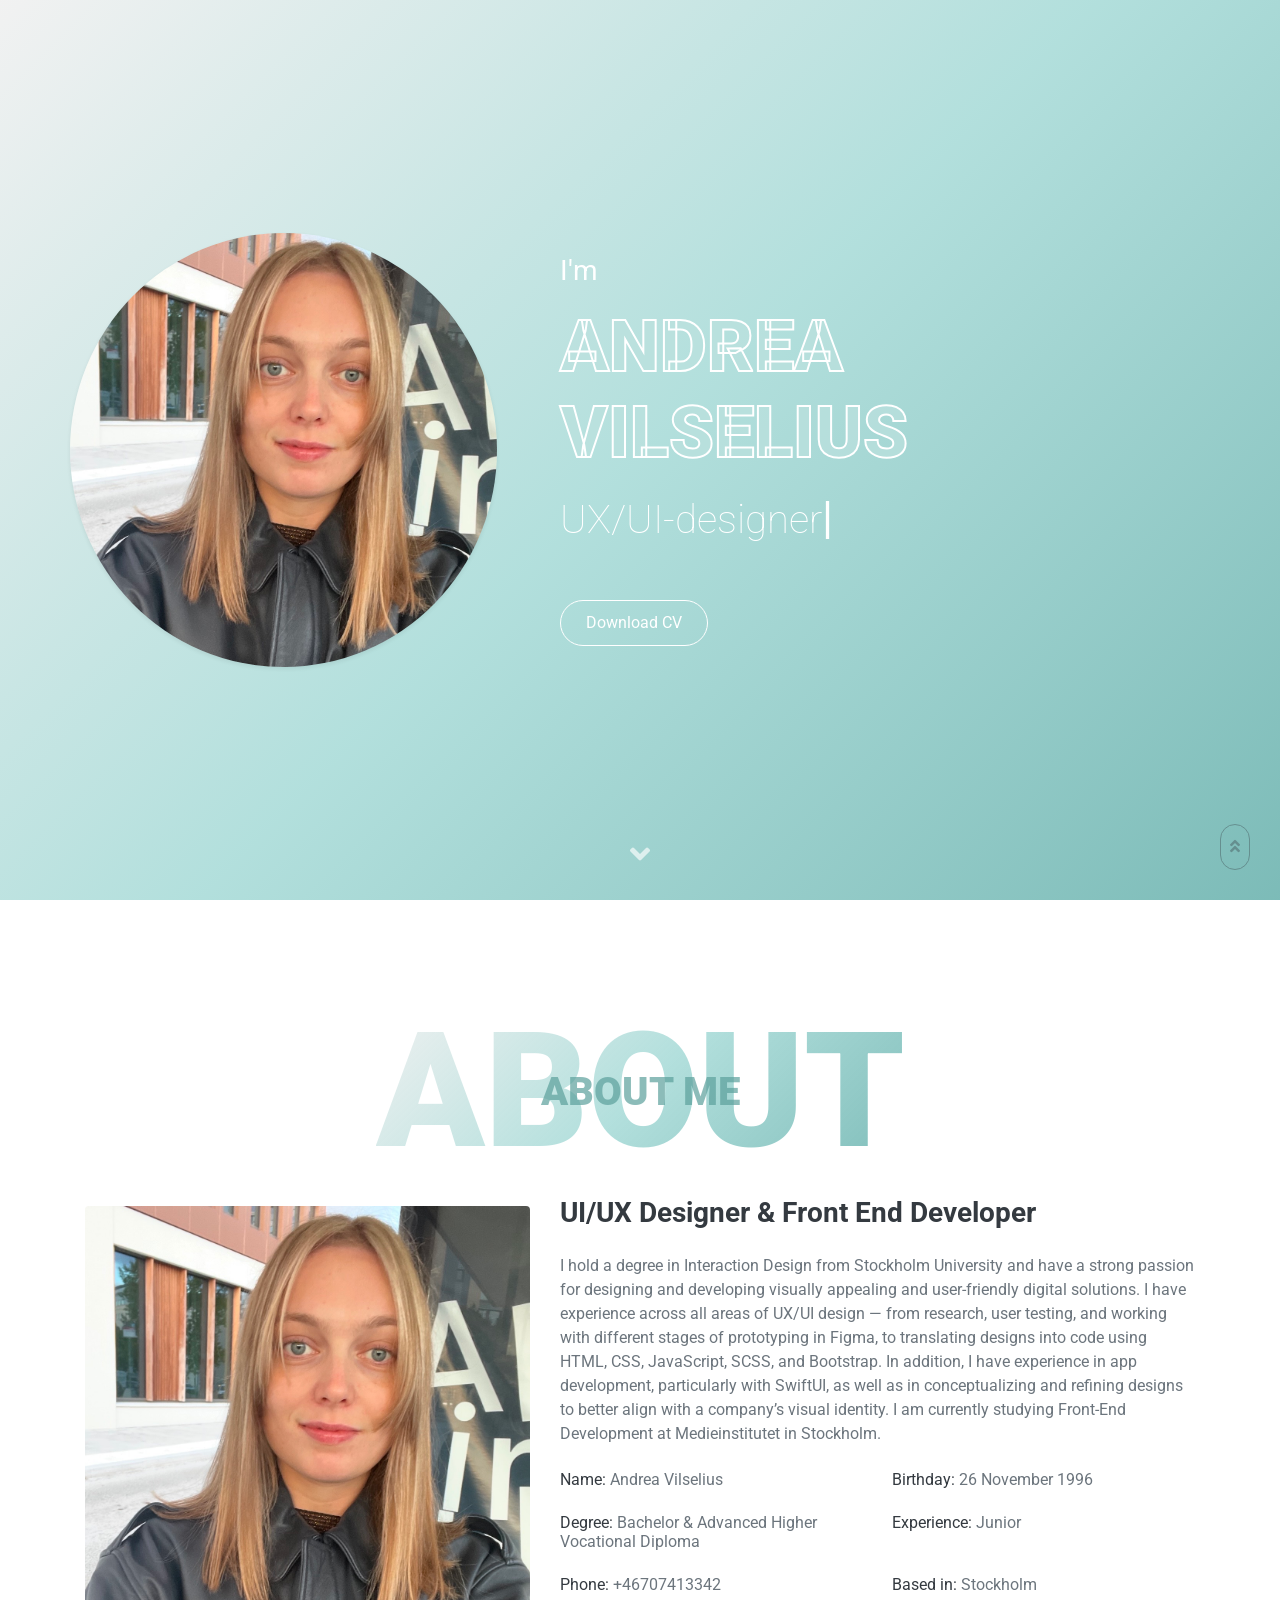
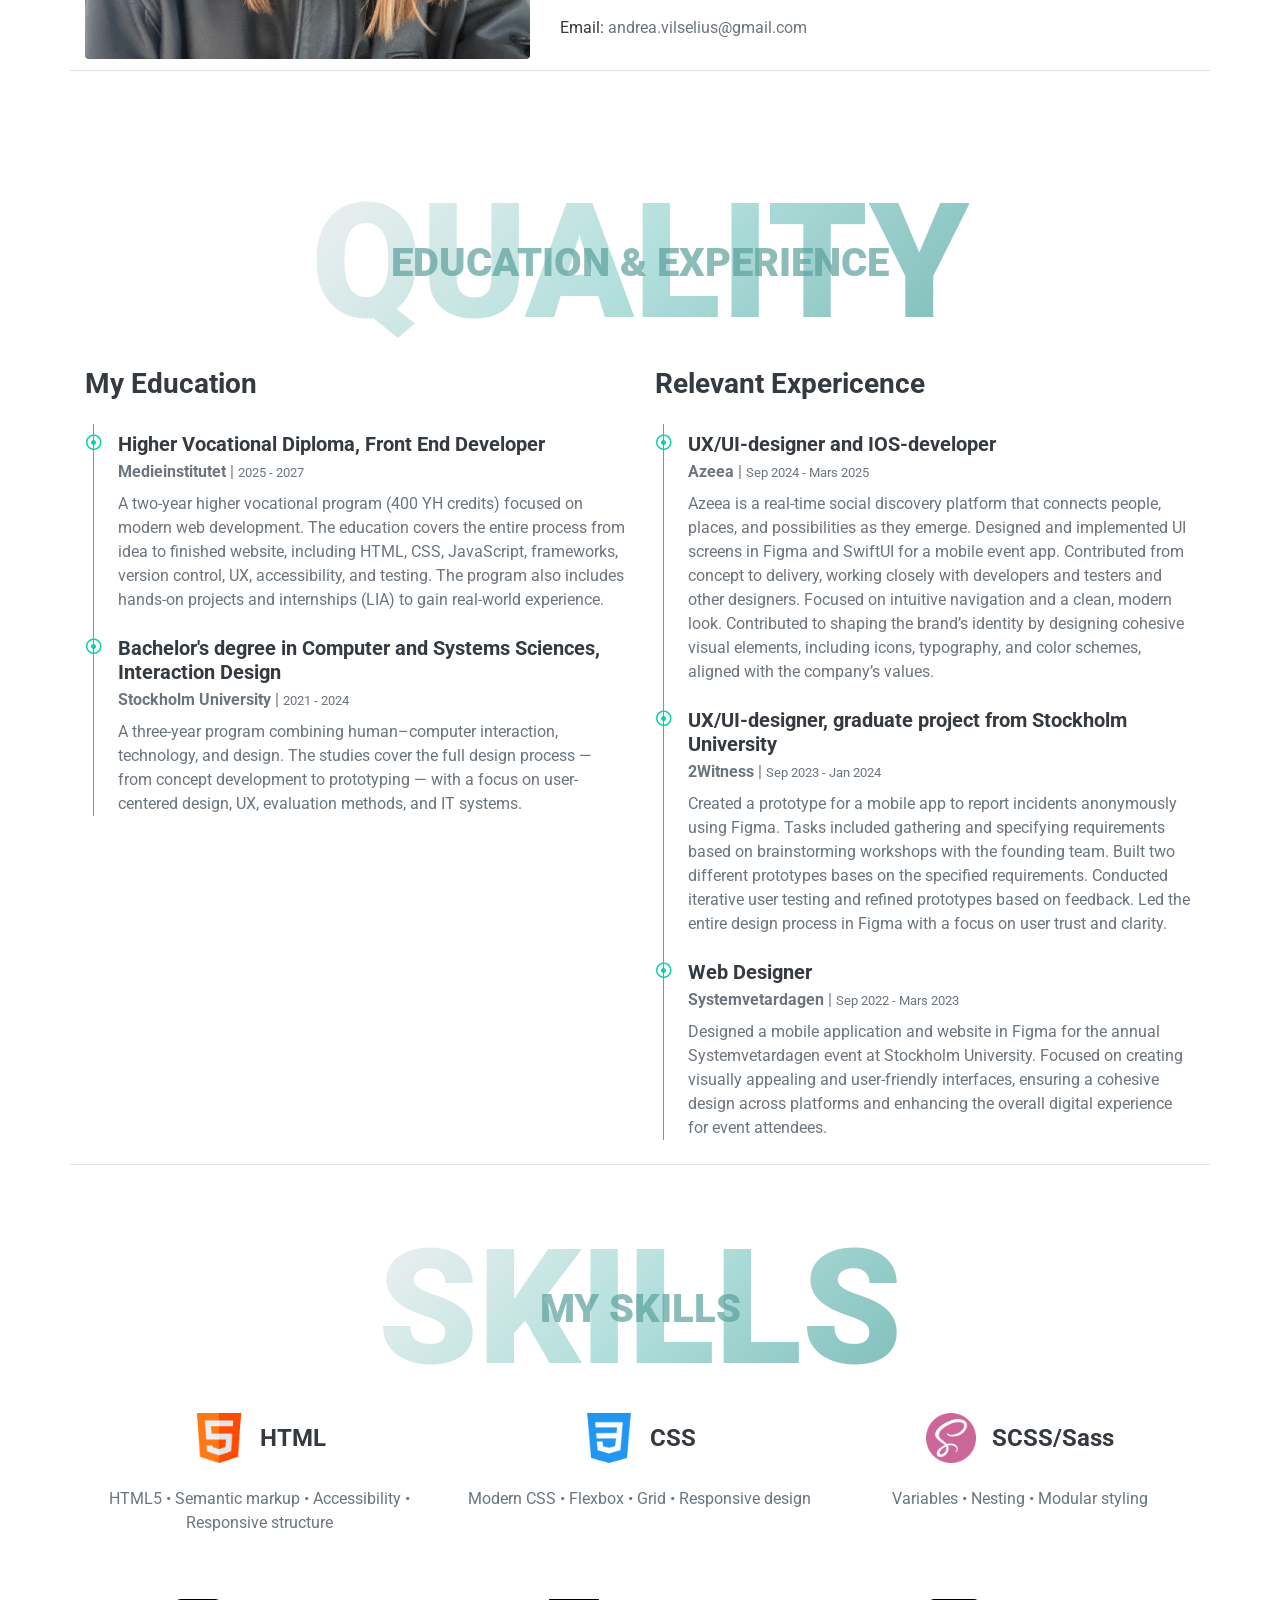
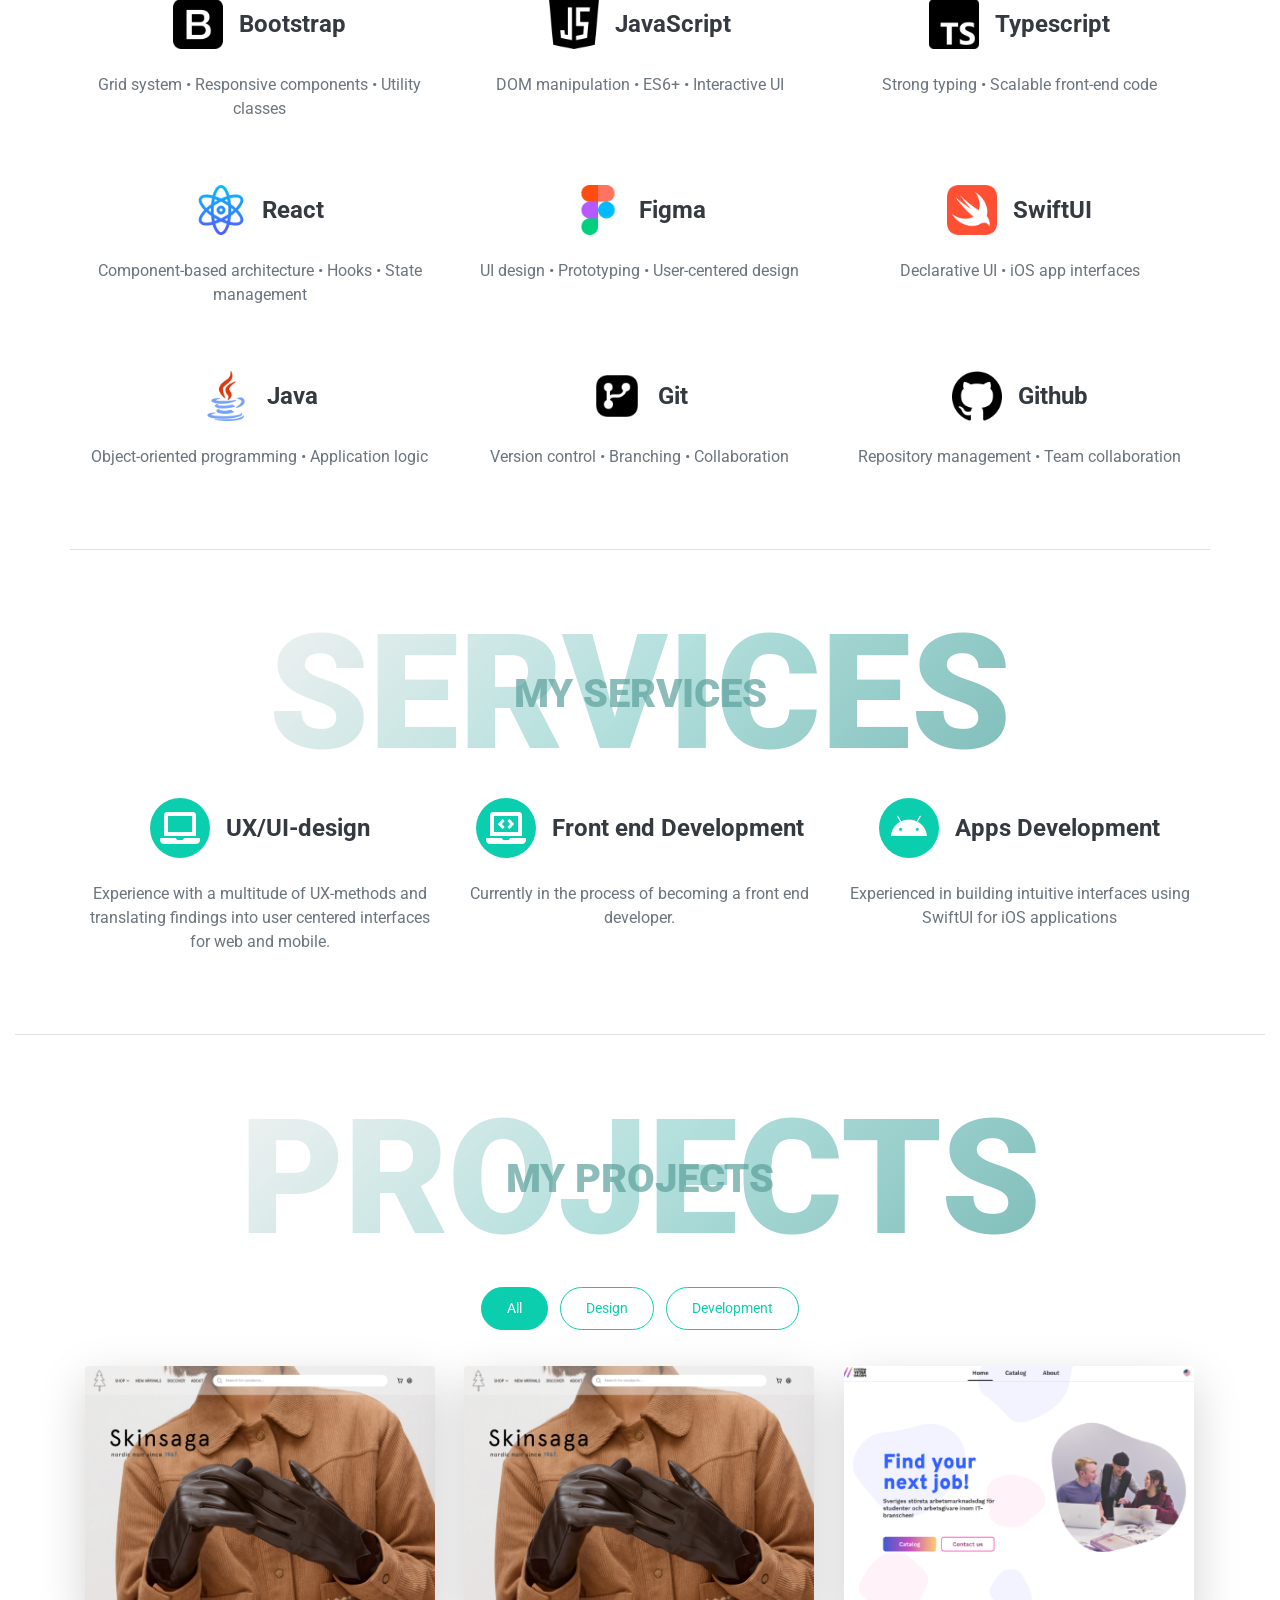
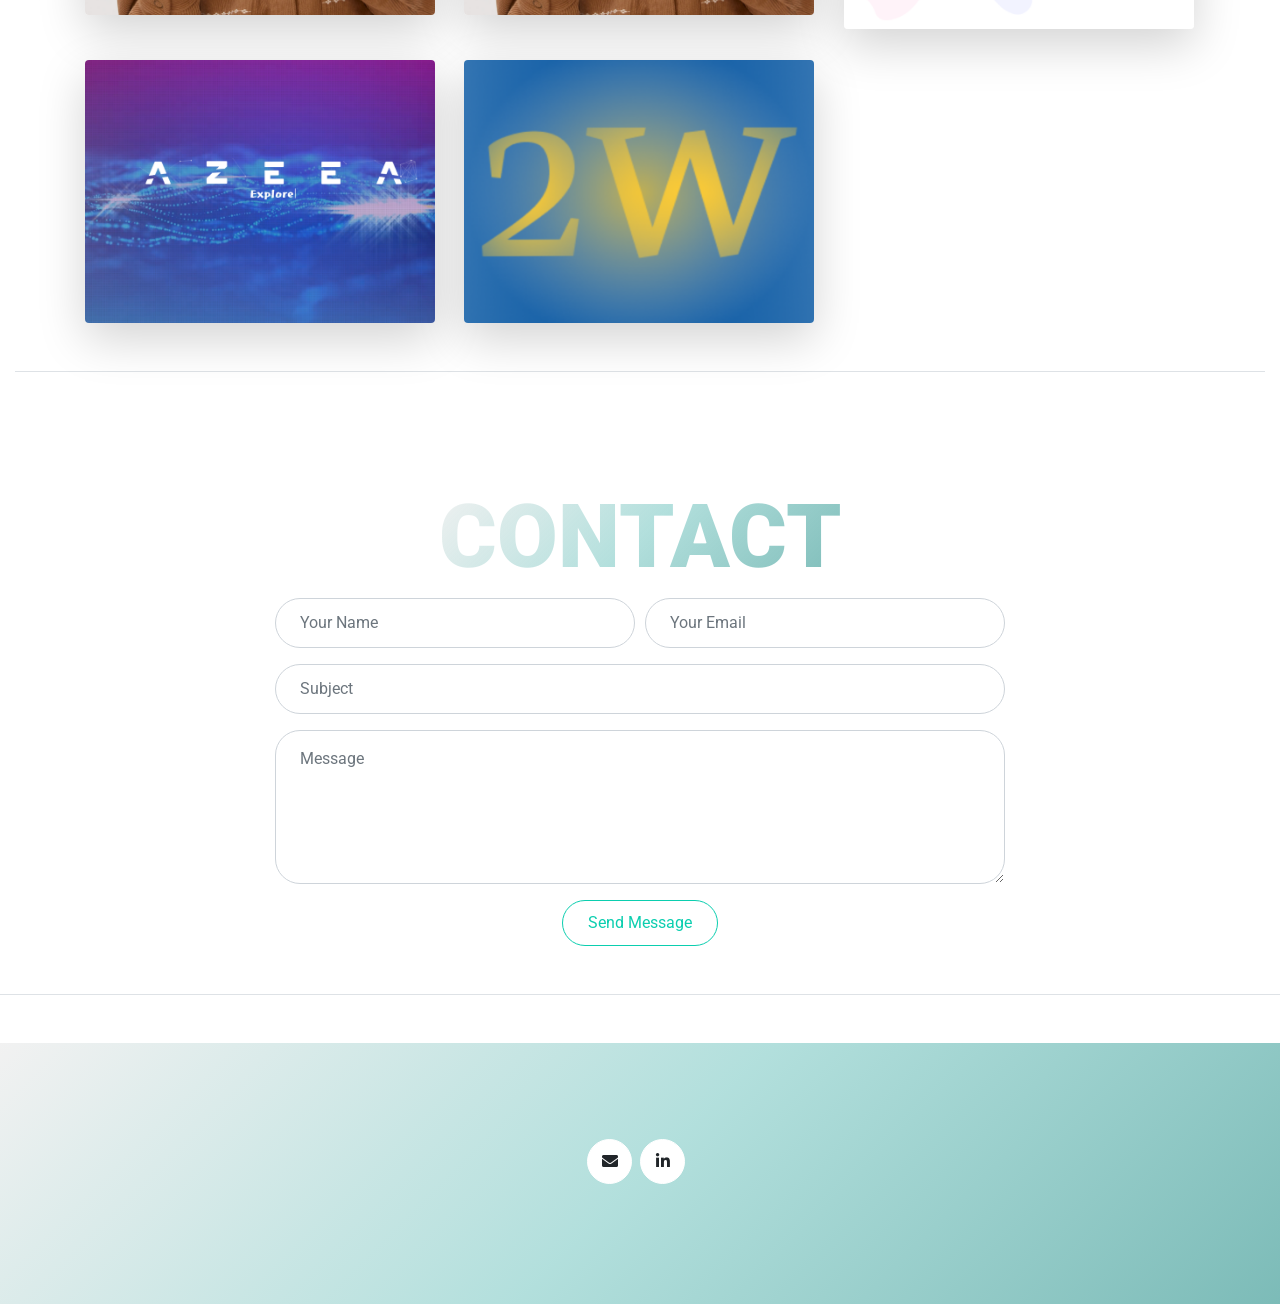
==== commit 85e692ca: "contacts" ====
--- a/index.html
+++ b/index.html
@@ -1,5 +1,18 @@
 <!DOCTYPE html>
 <html lang="en">
+<style>
+@media (max-width: 768px) {
+
+    .herotitle{
+        display: none;
+    }
+}
+
+
+
+</style>
+
+
 
 <head>
     <meta charset="utf-8">
@@ -87,14 +100,10 @@
                     <div class="typed-text d-none">UX/UI-designer, Web Developer, Front End Developer</div>
                     <div class="d-flex align-items-center justify-content-center justify-content-lg-start pt-5">
                         <a href="https://andeavilseliuscv.tiiny.site" target="_blank" class="btn btn-outline-light mr-5">Download CV</a>
-                       <!--- <a href="#contact" class="btn btn-outline-secondary mr-4">Contact me</a>-->
+                   
                
                 </div>
-                      <!---- <button type="button" class="btn-play" data-toggle="modal"
-                            data-src="https://www.youtube.com/embed/DWRcNpR6Kdc" data-target="#videoModal">
-                            <span></span>
-                        </button>
-                        <h5 class="font-weight-normal text-white m-0 ml-4 d-none d-sm-block">Play Video</h5>-->
+                
                     </div>
                 </div>
             </div>
@@ -201,7 +210,7 @@
             </div>
         </div>
     </div>
- 
+  
     <!-- Skill End -->
   <div class="container-fluid pt-5 " id="service">
         <div class="container border-bottom">
@@ -209,11 +218,7 @@
                 <h1 class="display-1 text-uppercase text gradient-text">Skills</h1>
                 <h1 class="position-absolute text-uppercase herotitle">My skills</h1>
             </div> 
-          <!----    <div class="position-relative d-flex align-items-center justify-content-center">
-  <h1 class="display-1 text-uppercase gradient-text">Skills</h1>
-  <h1 class="position-absolute text-uppercase herotitle">
-    My skills
-  </h1> -->
+          
             <div class="row pb-3">
                 <div class="col-lg-4 col-md-6 text-center mb-5">
                     <div class="d-flex align-items-center justify-content-center mb-4">
@@ -316,49 +321,56 @@
         </div>
     </div>
 
-
-
-
-
-
-
-
     <!-- Services Start -->
-    <div class="container-fluid pt-5 border-bottom" id="service">
+  
+<div class="container-fluid pt-5 border-bottom" id="service">
         <div class="container">
               <div class="position-relative d-flex align-items-center justify-content-center">
                 <h1 class="display-1 text-uppercase text gradient-text">Services</h1>
                 <h1 class="position-absolute text-uppercase herotitle">My services</h1>
             </div> 
-            <div class="row pb-3">
-                <div class="col-lg-4 col-md-6 text-center mb-5">
-                    <div class="d-flex align-items-center justify-content-center mb-4">
+
+            <!---- <div class="d-flex flex-column flex-md-row justify-content-start justify-content-md-center align-items-md-center pb-3" > -->
+                <div class="row pb-3 gap-4">
+
+                <div class=" col-lg-4 col-md-6 mb-5">
+                <div class="d-flex flex-column  justify-content-start justify-content-md-center align-items-md-center text-md-center " >
+                    <div class="d-flex flex-row align-items-center mb-4">
                         <i class="fa fa-2x fa-laptop service-icon bg-primary text-white mr-3"></i>
                         <h4 class="font-weight-bold m-0">UX/UI-design</h4>
                     </div>
                     <p> Experience with a multitude of UX-methods and translating findings into user centered interfaces for web and mobile.</p>
-         
-                </div>
-                <div class="col-lg-4 col-md-6 text-center mb-5">
-                    <div class="d-flex align-items-center justify-content-center mb-4">
+                    </div>
+                </div>
+
+                <div class=" col-lg-4 col-md-6 mb-5">
+                <div class="d-flex flex-column  justify-content-start justify-content-md-center align-items-md-center text-md-center " >
+                    <div class="d-flex flex-row align-items-center mb-4">
                         <i class="fa fa-2x fa-laptop-code service-icon bg-primary text-white mr-3"></i>
                         <h4 class="font-weight-bold m-0">Front end Development</h4>
                     </div>
-                    <p> Currently in the process of becoming a front end developer.</p>
-             
-                </div>
-                <div class="col-lg-4 col-md-6 text-center mb-5">
-                    <div class="d-flex align-items-center justify-content-center mb-4">
+                  <p> Currently in the process of becoming a front end developer.</p>
+                </div>
+                </div>
+                
+                <div class=" col-lg-4 col-md-6 mb-5">
+                      <div class="d-flex flex-column  justify-content-start justify-content-md-center align-items-md-center text-md-center " >
+                    <div class="d-flex flex-row align-items-center mb-4">
                         <i class="fab fa-2x fa-android service-icon bg-primary text-white mr-3"></i>
                         <h4 class="font-weight-bold m-0">Apps Development</h4>
                     </div>
-                   <p>Experienced in building intuitive interfaces using SwiftUI for iOS applications.</p>
+                  <p> Experienced in building intuitive interfaces using SwiftUI for iOS applications</p>
+                </div>
+                </div>
+
+            </div>
+           
             
-                </div>
-           
-            </div>
-        </div>
-    </div>
+        </div>
+    </div>
+
+
+
     <!-- Services End -->
 
 
@@ -366,8 +378,8 @@
     <div class="container-fluid pt-5 pb-3 border-bottom" id="portfolio">
         <div class="container">
              <div class="position-relative d-flex align-items-center justify-content-center">
-                <h1 class="display-2 text-uppercase text gradient-text">Projects</h1>
-               <!---- <h1 class="position-absolute text-uppercase herotitle">My projects</h1> -->
+                     <h1 class="display-1 text-uppercase text gradient-text">Projects</h1>
+               <h1 class="position-absolute text-uppercase herotitle">My projects</h1>
             </div> 
             <div class="row">
                 <div class="col-12 text-center mb-2">
@@ -476,6 +488,7 @@
             </div>
         </div>
     </div>
+     </div>
     <!-- Portfolio End -->
 
   
@@ -484,10 +497,7 @@
     <!-- Contact Start -->
     <div class="container-fluid py-5 mt-3 border-bottom" id="contact" >
         <div class="container ">
-          <!----  <div class="position-relative d-flex align-items-center justify-content-center" >
-                <h1 class="display-1 text-uppercase text-white" style="-webkit-text-stroke: 1px #dee2e6;">Contact</h1>
-                <h1 class="position-absolute text-uppercase text-primary">Contact Me</h1>
-            </div> -->
+ 
               <div class="position-relative d-flex align-items-center justify-content-center">
                 <h1 class="display-2 text-uppercase text gradient-text">Contact</h1>
                <!---- <h1 class="position-absolute text-uppercase herotitle">Contact me</h1> -->
@@ -497,7 +507,7 @@
                     <div class="contact-form text-center">
                         <div id="success"></div>
                       
-                        <form action="https://formspree.io/f/xayrjzgv" method="POST" id="contactForm" novalidate="novalidate">
+                        <form action="https://formspree.io/f/xzdgrlnk" method="POST" id="contactForm" novalidate="novalidate">
                             <div class="form-row">
                                 <div class="control-group col-sm-6">
                                     <input type="text" name="name" class="form-control p-4" id="name" placeholder="Your Name"
@@ -546,17 +556,7 @@
                 <a class="btn btn-light btn-social mr-2" href="https://www.linkedin.com/in/andrea-vilselius-972ba4103/"><i class="fab fa-linkedin-in"></i></a>
     
             </div>
-       <!---     <div class="d-flex justify-content-center mb-3">
-                <a class="text-white" href="#">Privacy</a>
-                <span class="px-3">|</span>
-                <a class="text-white" href="#">Terms</a>
-                <span class="px-3">|</span>
-                <a class="text-white" href="#">FAQs</a>
-                <span class="px-3">|</span>
-                <a class="text-white" href="#">Help</a> 
-            </div> -->
-            <p class="m-0">&copy; <a class="text-white font-weight-bold" href="#">Domain Name</a>. All Rights Reserved. Designed by <a class="text-white font-weight-bold" href="https://htmlcodex.com">HTML Codex</a>
-            </p>
+           
         </div>
     </div>
     <!-- Footer End -->
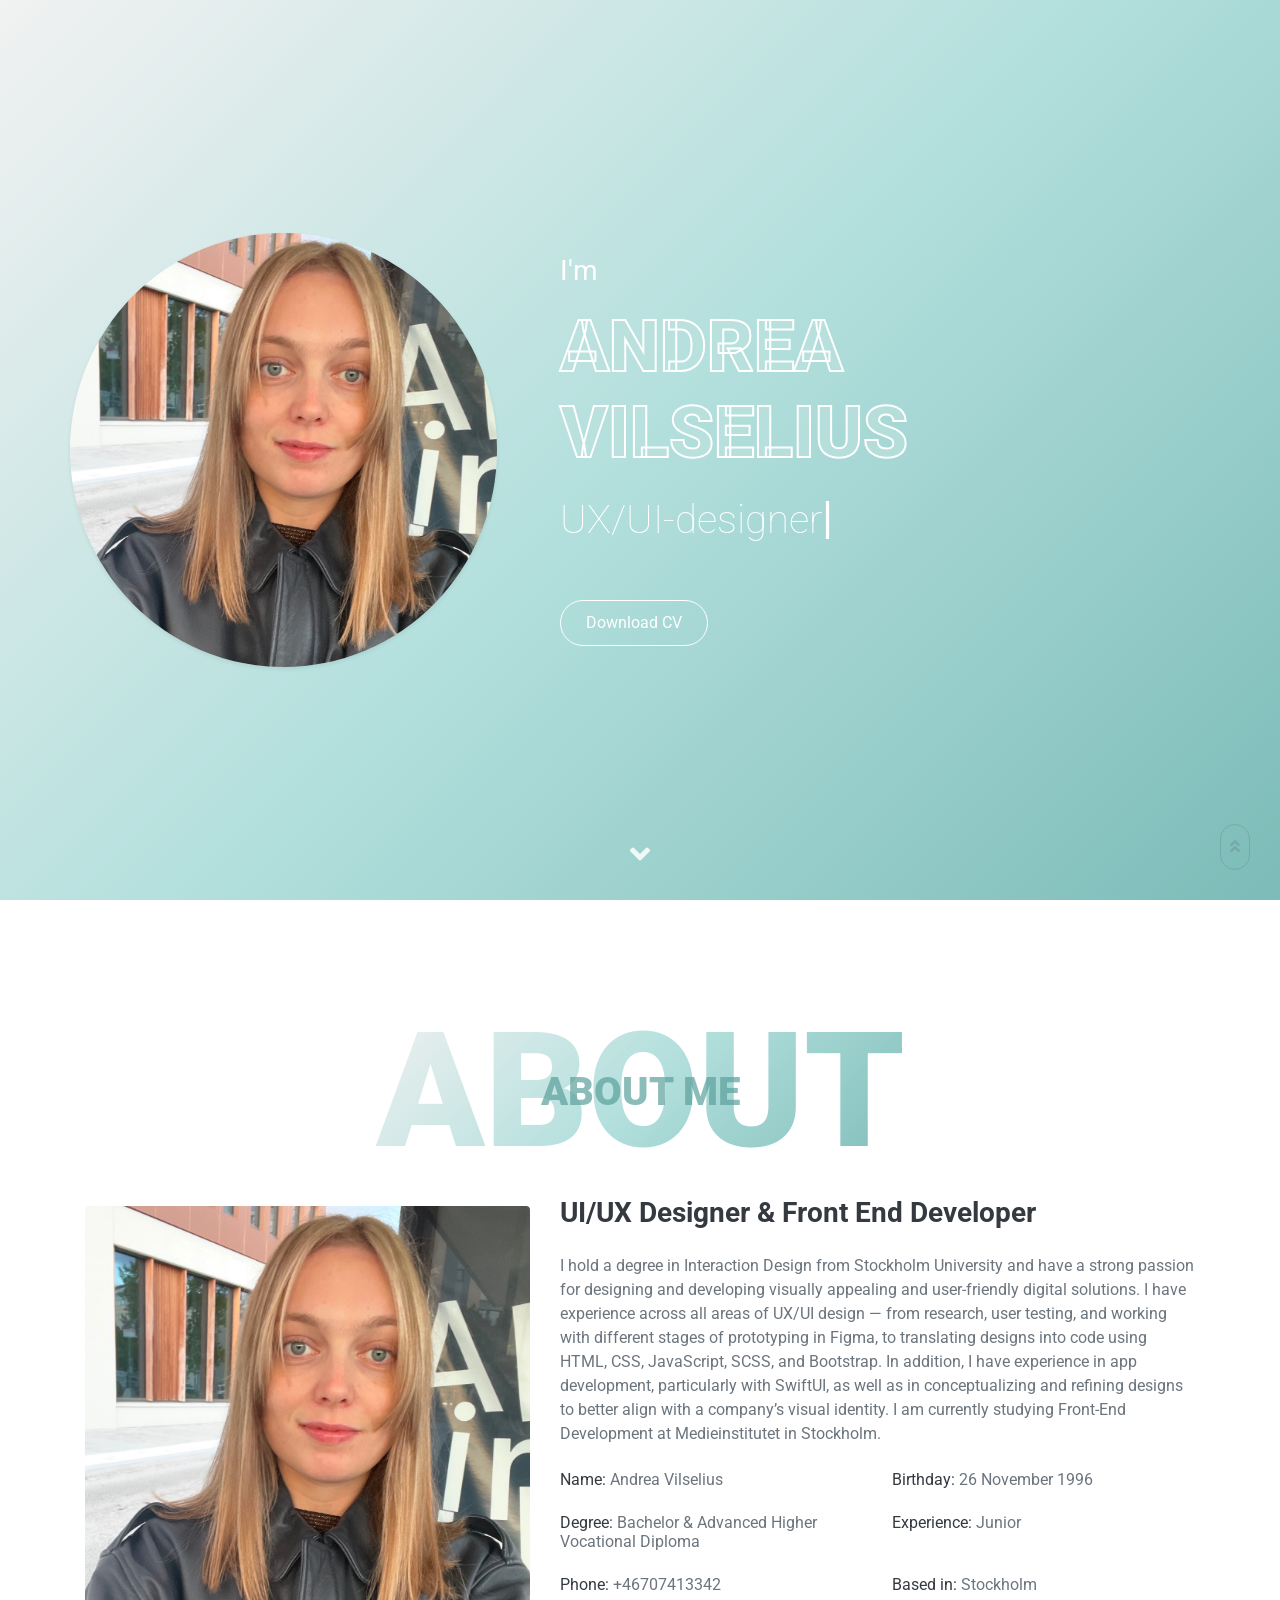
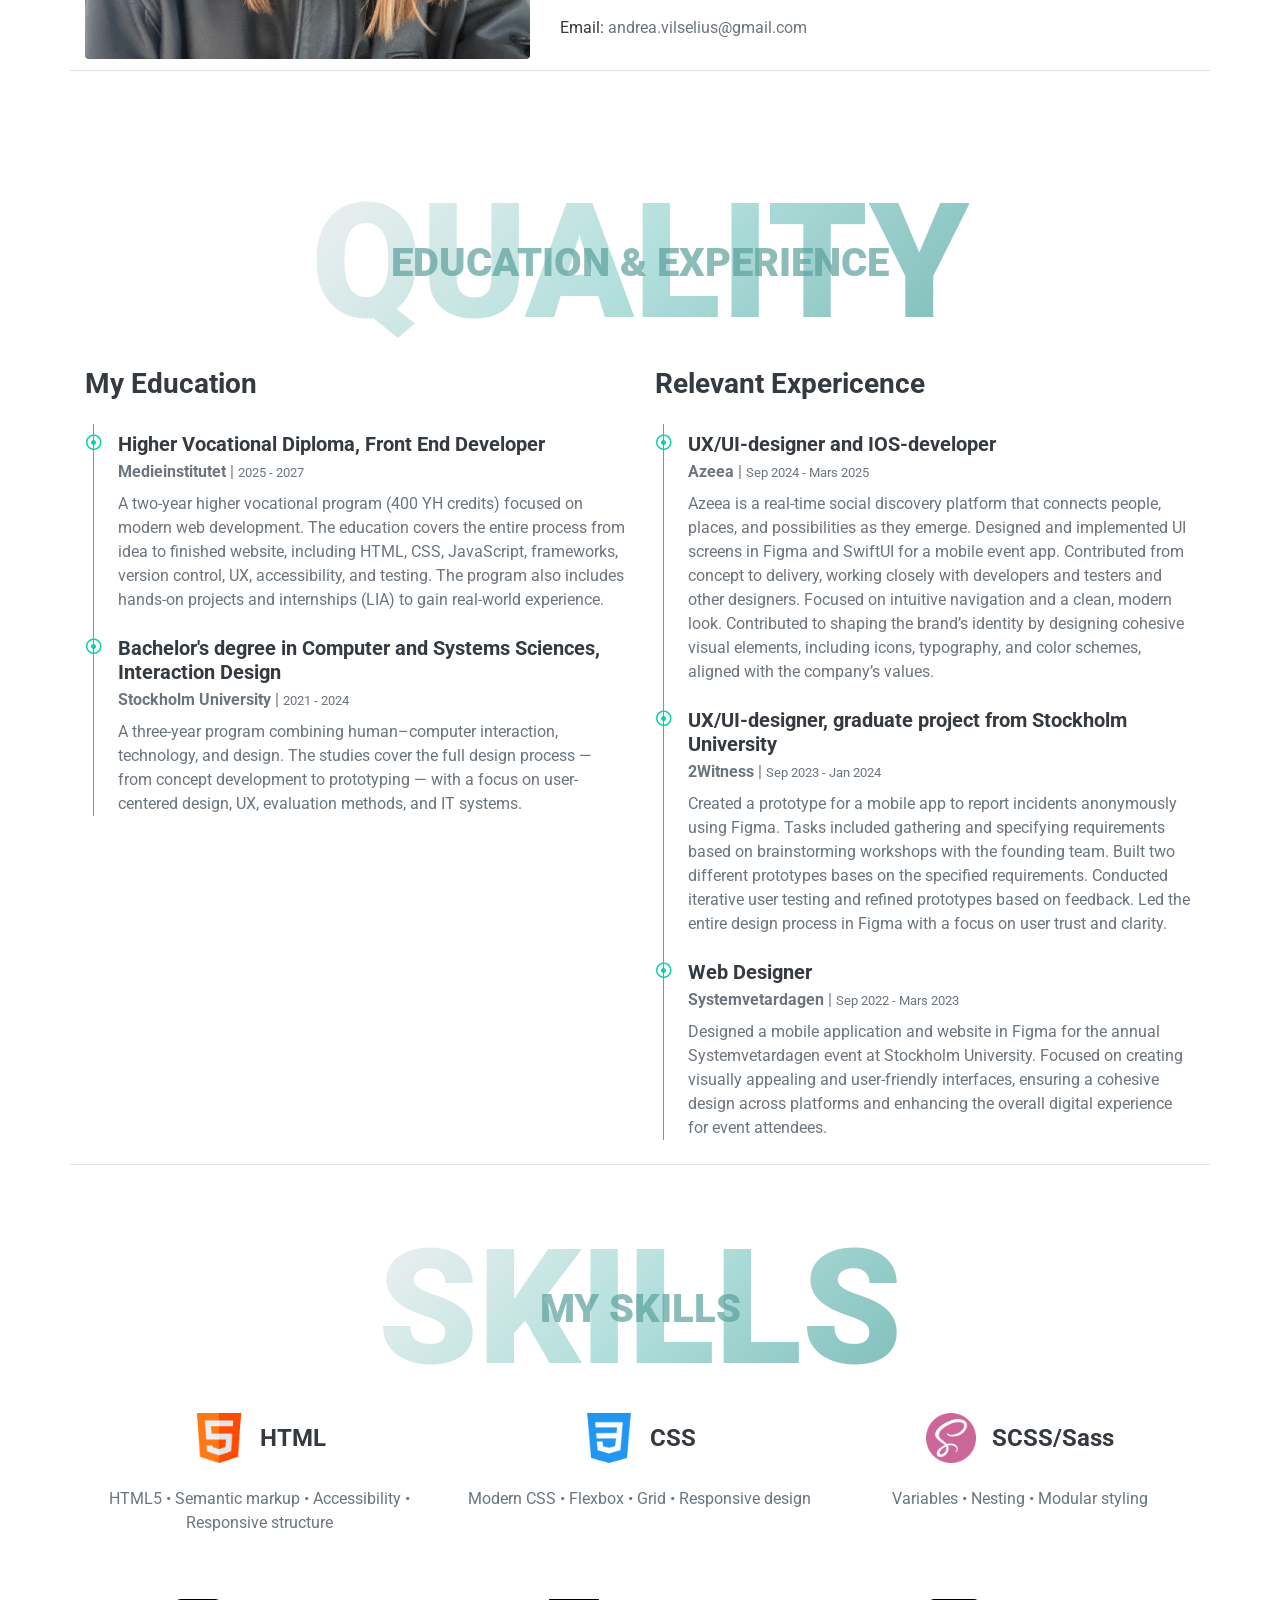
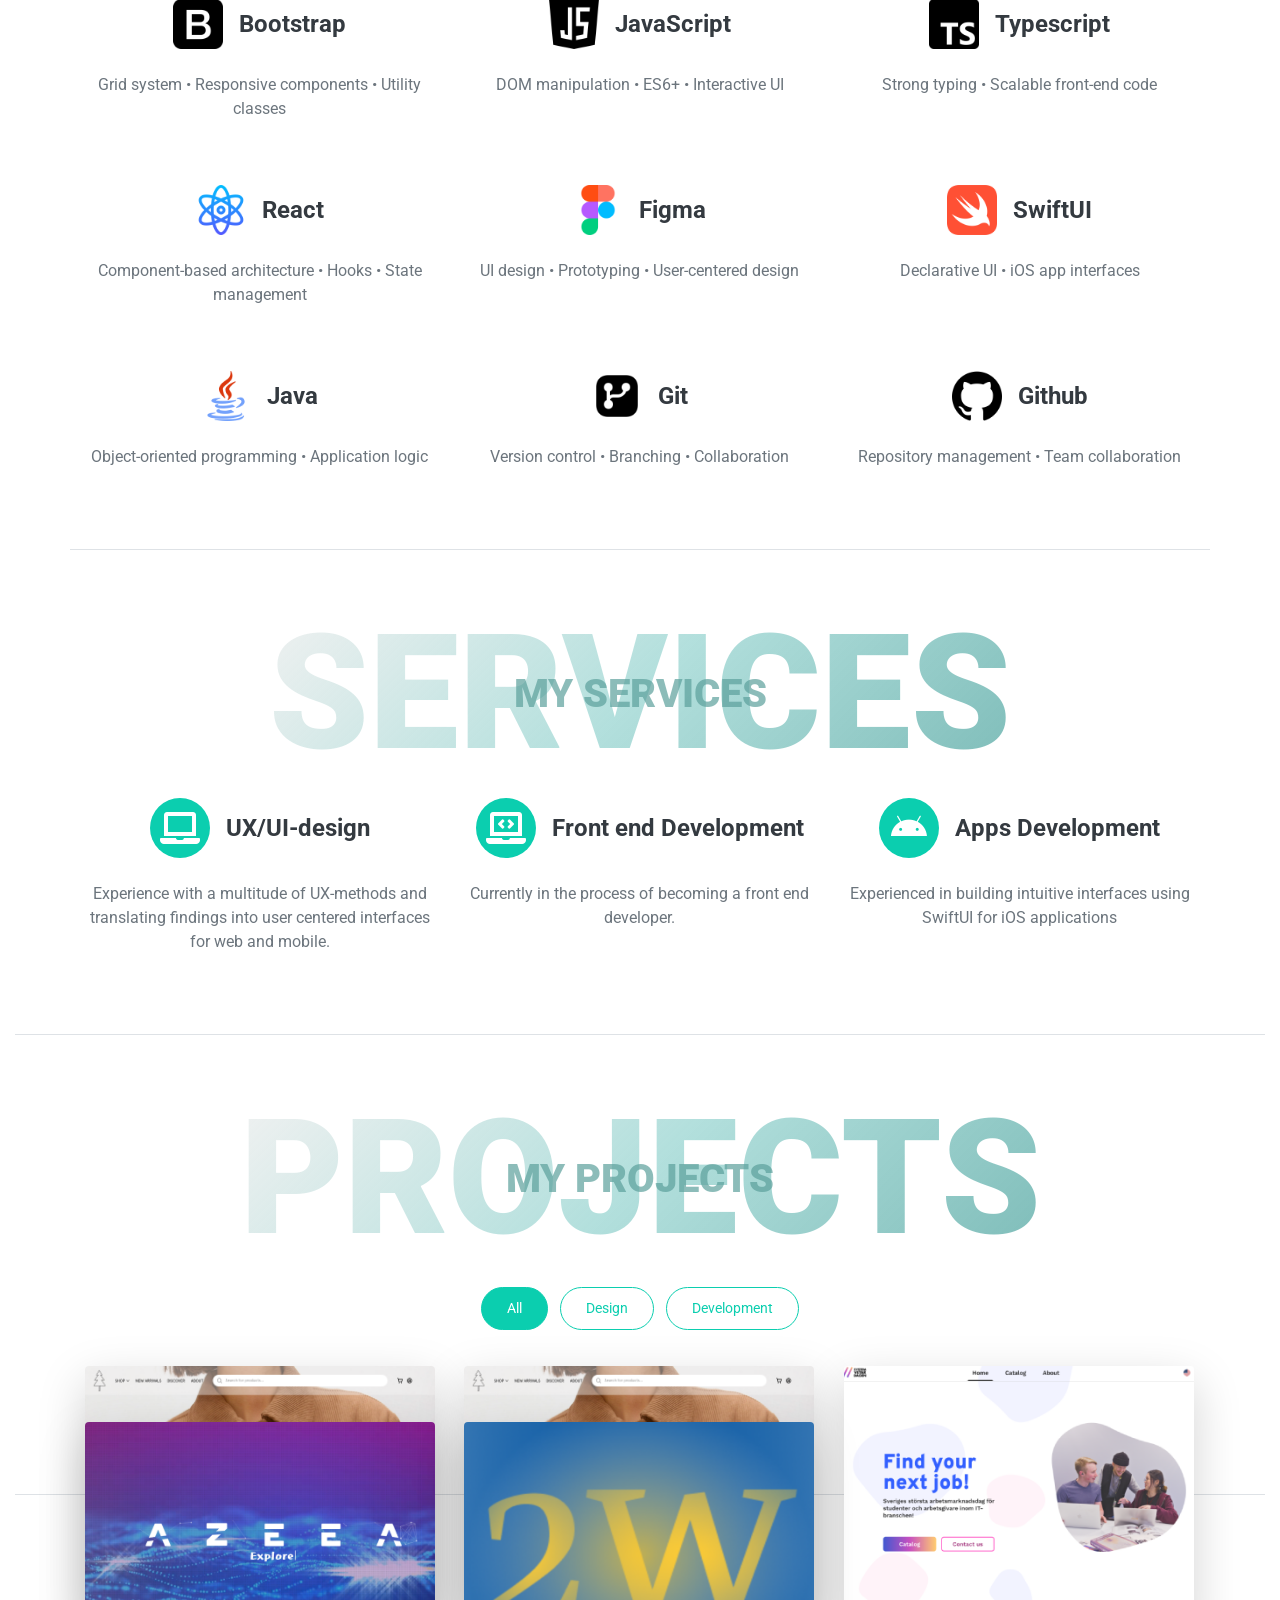
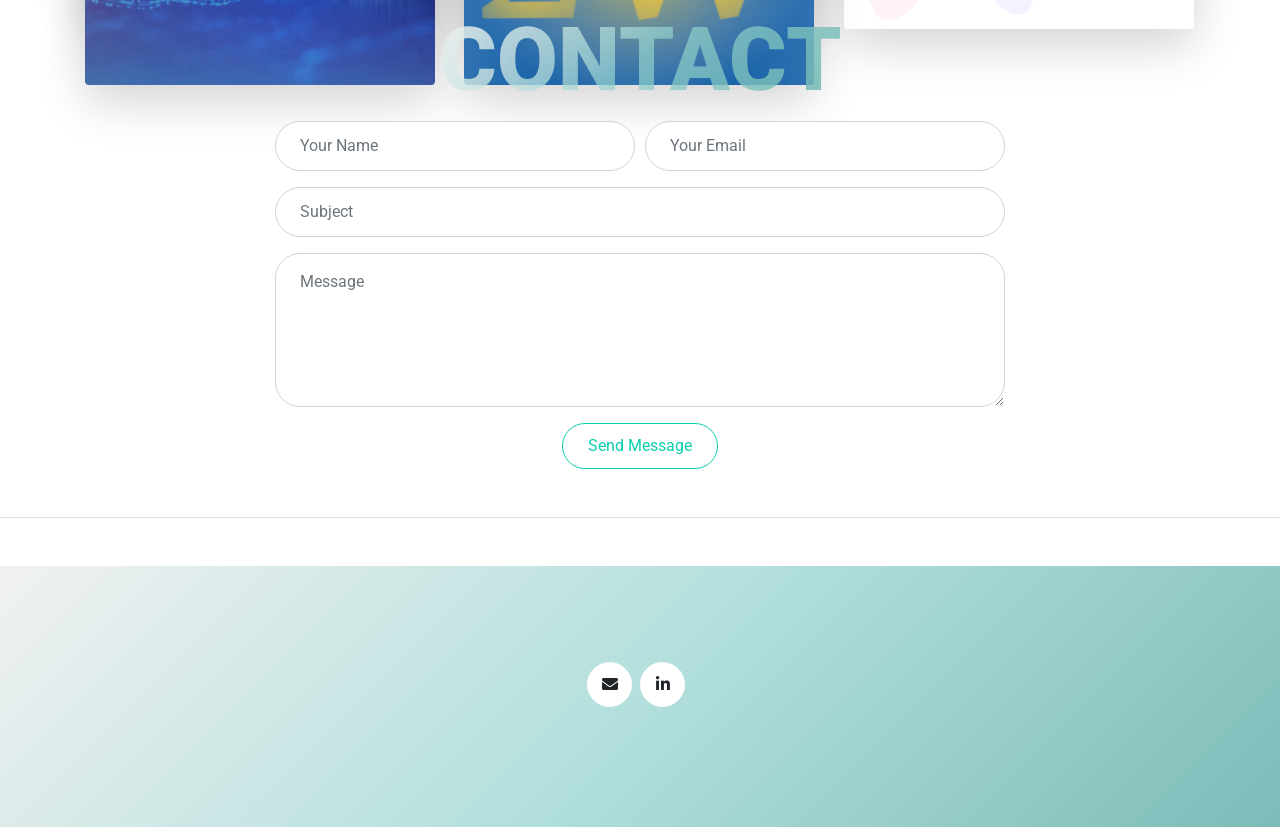
==== commit d0bec6c7: "form" ====
--- a/index.html
+++ b/index.html
@@ -508,6 +508,8 @@
                         <div id="success"></div>
                       
                         <form action="https://formspree.io/f/xzdgrlnk" method="POST" id="contactForm" novalidate="novalidate">
+                               <input type="hidden" name="_subject" value="New message from portfolio">
+                                <input type="hidden" name="_captcha" value="false">
                             <div class="form-row">
                                 <div class="control-group col-sm-6">
                                     <input type="text" name="name" class="form-control p-4" id="name" placeholder="Your Name"
@@ -517,7 +519,7 @@
                                 <div class="control-group col-sm-6">
                                    <input type="email" name="email" class="form-control p-4" id="email" placeholder="Your Email"
                                  required="required" data-validation-required-message="Please enter your email" 
-                                 name="_replyto" />
+                                  />
 
                                     <p class="help-block text-danger"></p>
                                 </div>
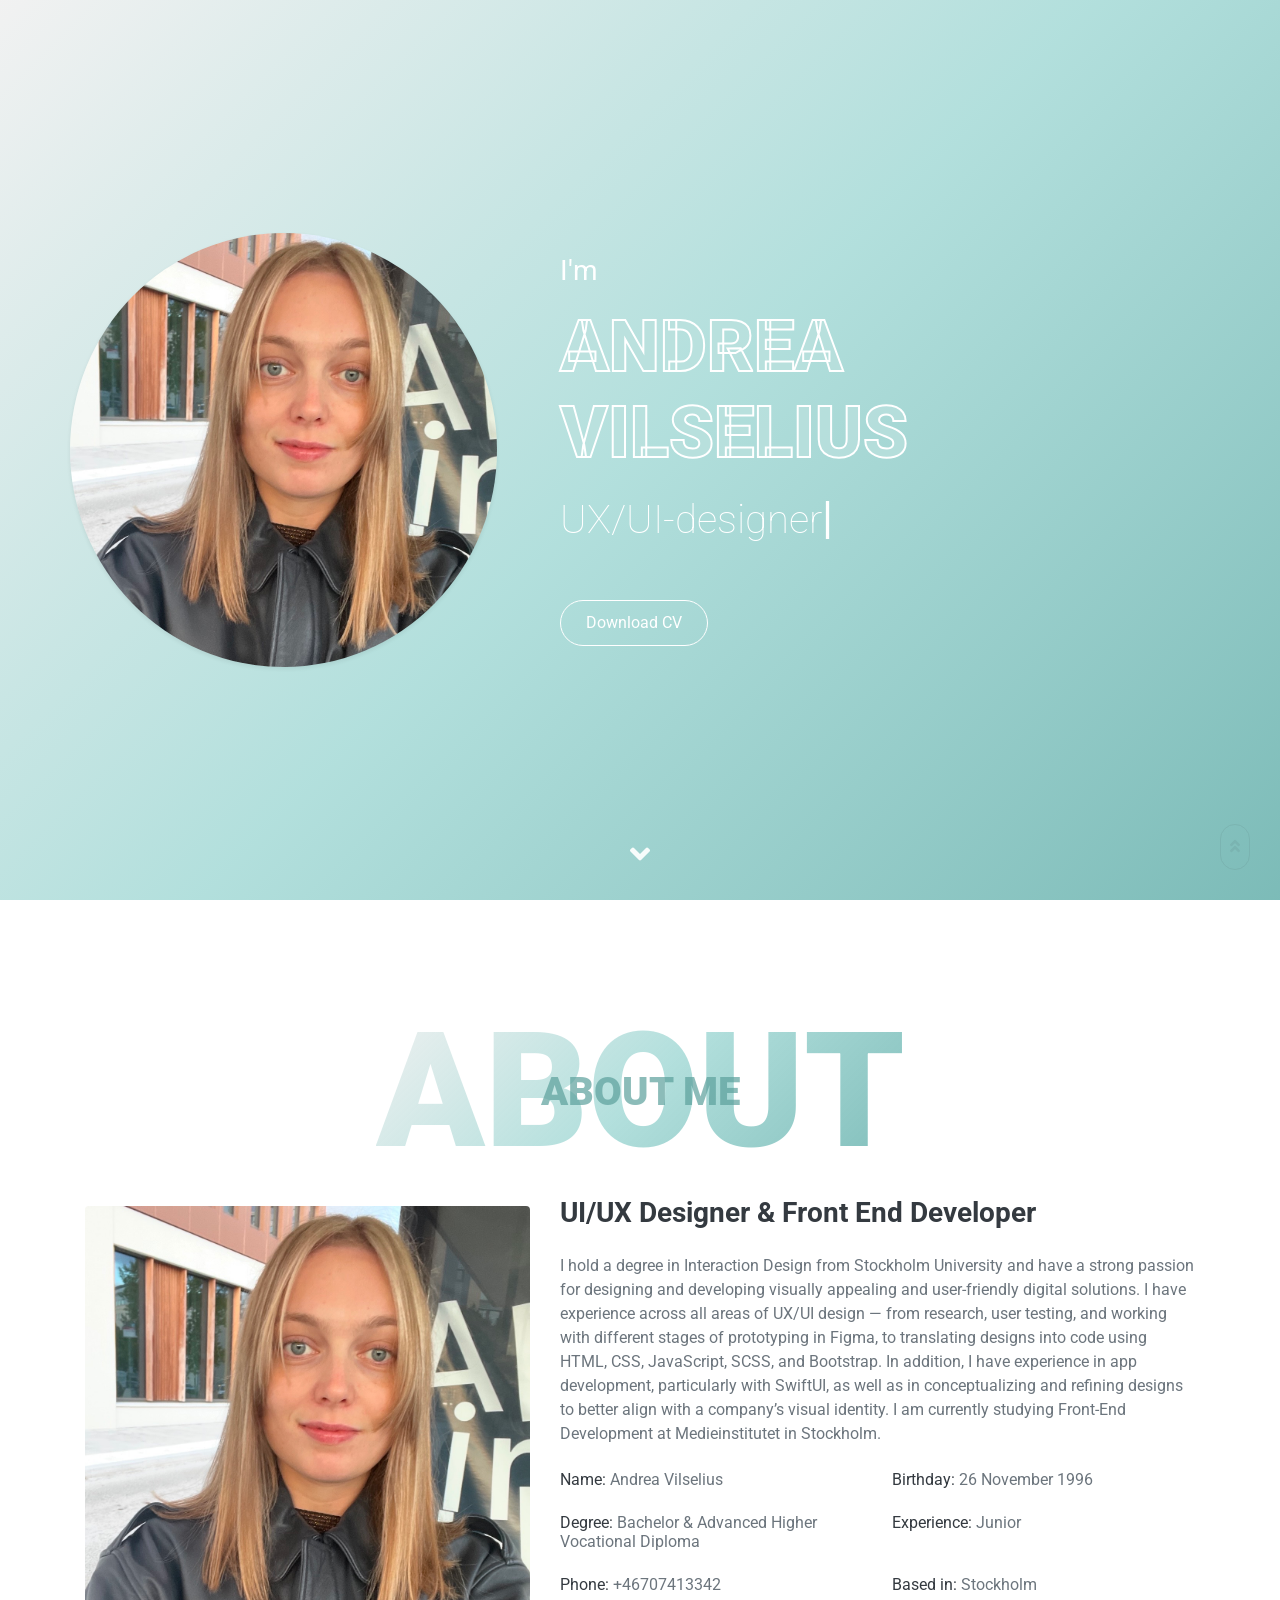
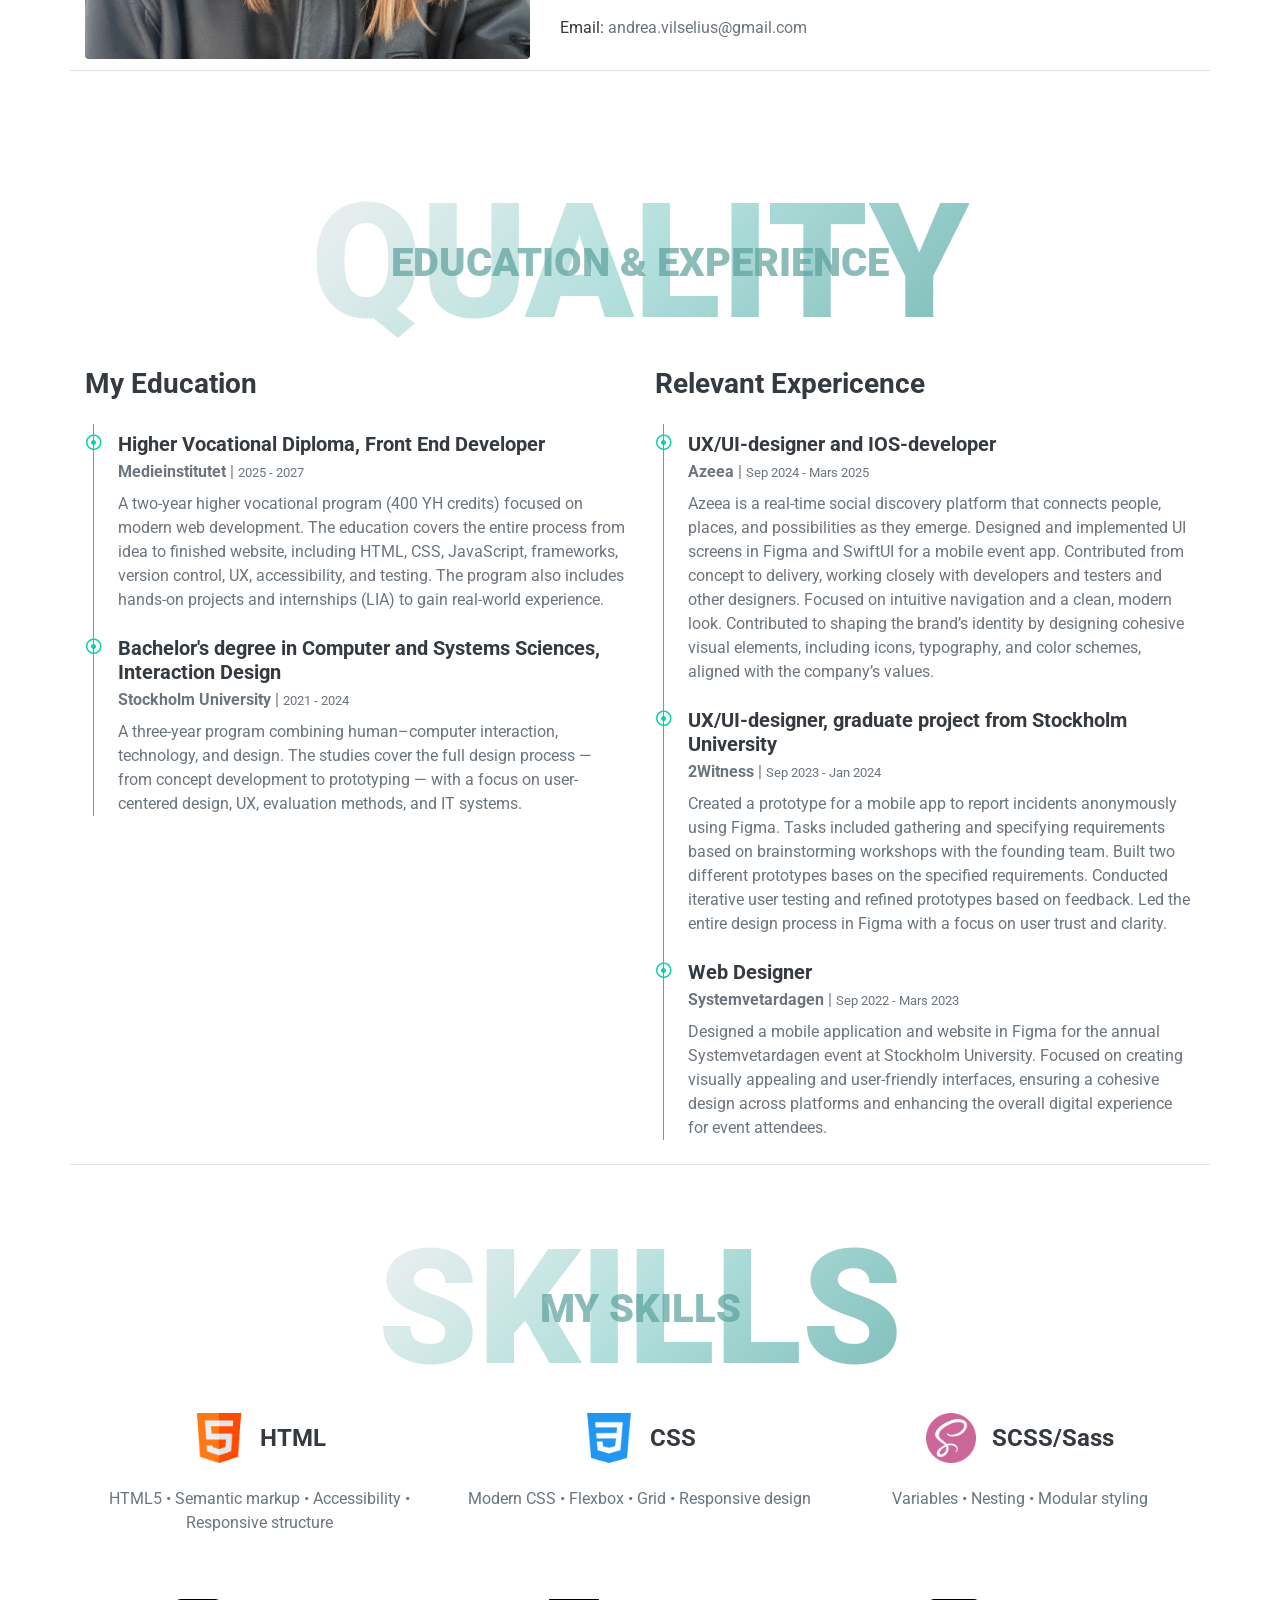
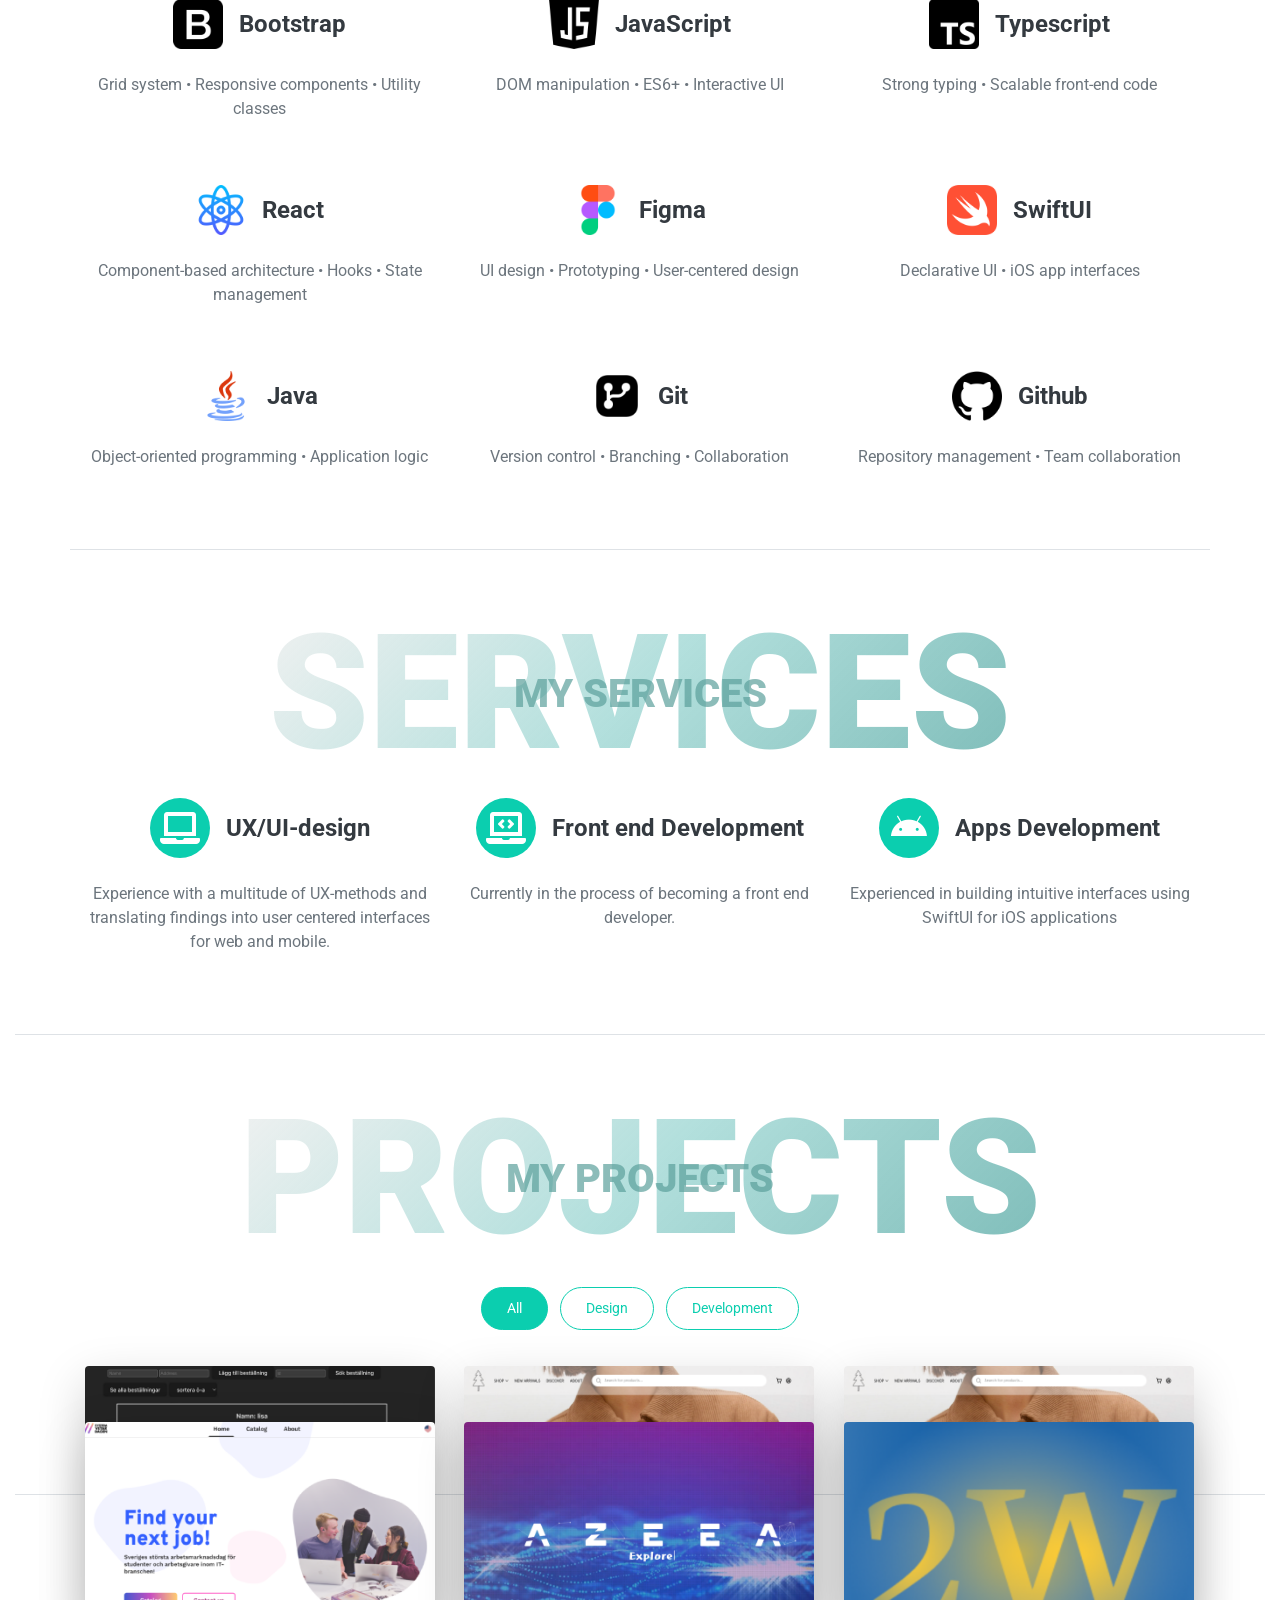
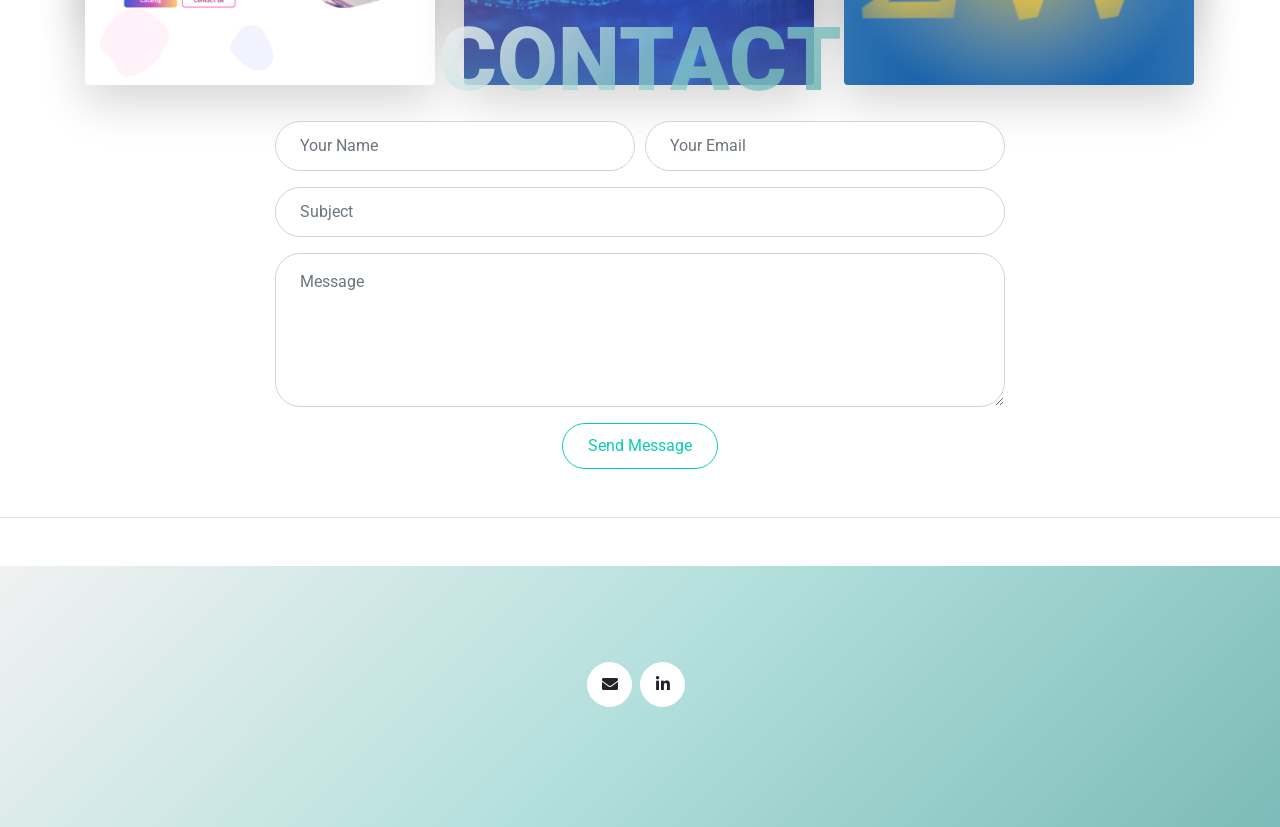
==== commit ace01ec4: "crud api added" ====
--- a/index.html
+++ b/index.html
@@ -212,6 +212,7 @@
     </div>
   
     <!-- Skill End -->
+     <!-- karusell : en för frontend, backend, UX/UI-->
   <div class="container-fluid pt-5 " id="service">
         <div class="container border-bottom">
             <div class="position-relative d-flex align-items-center justify-content-center">
@@ -392,7 +393,19 @@
                 </div>
             </div>
             <div class="row portfolio-container">
-                
+            <div class="col-lg-4 col-md-6 mb-4 portfolio-item second">
+                    <div class="position-relative  mb-2">
+                        <img class="img-fluid rounded w-100 shadow-lg"  src="css/img/crud.png" alt="the Crud-API">
+                        <div class="portfolio-btn bg-light shadow-lg d-flex align-items-center justify-content-center">
+                            <a href="crudAPI.html" > 
+                        <h4  style="text-decoration: none;  color: inherit; ">The Crud-API</h4>
+                        <small><p style="text-decoration: none; margin: 2px;"><strong>Role:</strong>Fullstack Developer</p></small>
+                        <small><p style="text-decoration: none;margin: 2px;"><strong>Tools:</strong> NodeJS, express, mongoose, typescript </p></small>
+                     <small> <p style="text-decoration: none;margin: 2px;"><strong>Period:</strong>February 2026</p></small>
+                    </a>
+                        </div>
+                    </div>
+                </div>
 
                 
                 <div class="col-lg-4 col-md-6 mb-4 portfolio-item first">
@@ -418,8 +431,8 @@
                         <div class="portfolio-btn bg-light shadow-lg d-flex align-items-center justify-content-center">
                             <a href="webbshopdev.html" > 
                         <h4  style="text-decoration: none;  color: inherit; ">Webbshop - Skinsaga</h4>
-                        <small><p style="text-decoration: none; margin: 2px;"><strong>Role:</strong> Developer</p></small>
-                        <small><p style="text-decoration: none;margin: 2px;"><strong>Tools:</strong> Typescript, SCSS </p></small>
+                        <small><p style="text-decoration: none; margin: 2px;"><strong>Role:</strong> Frontend Developer</p></small>
+                        <small><p style="text-decoration: none;margin: 2px;"><strong>Tools:</strong> Typescript, SCSS, HTML </p></small>
                      <small> <p style="text-decoration: none;margin: 2px;"><strong>Period:</strong>  Jan 2026</p></small>
         
                             <!----  <i class="fa fa-plus text-white" style="font-size: 60px;"></i>-->
@@ -464,6 +477,7 @@
                         </div>
                     </div>
                 </div>
+                         
 
 
 
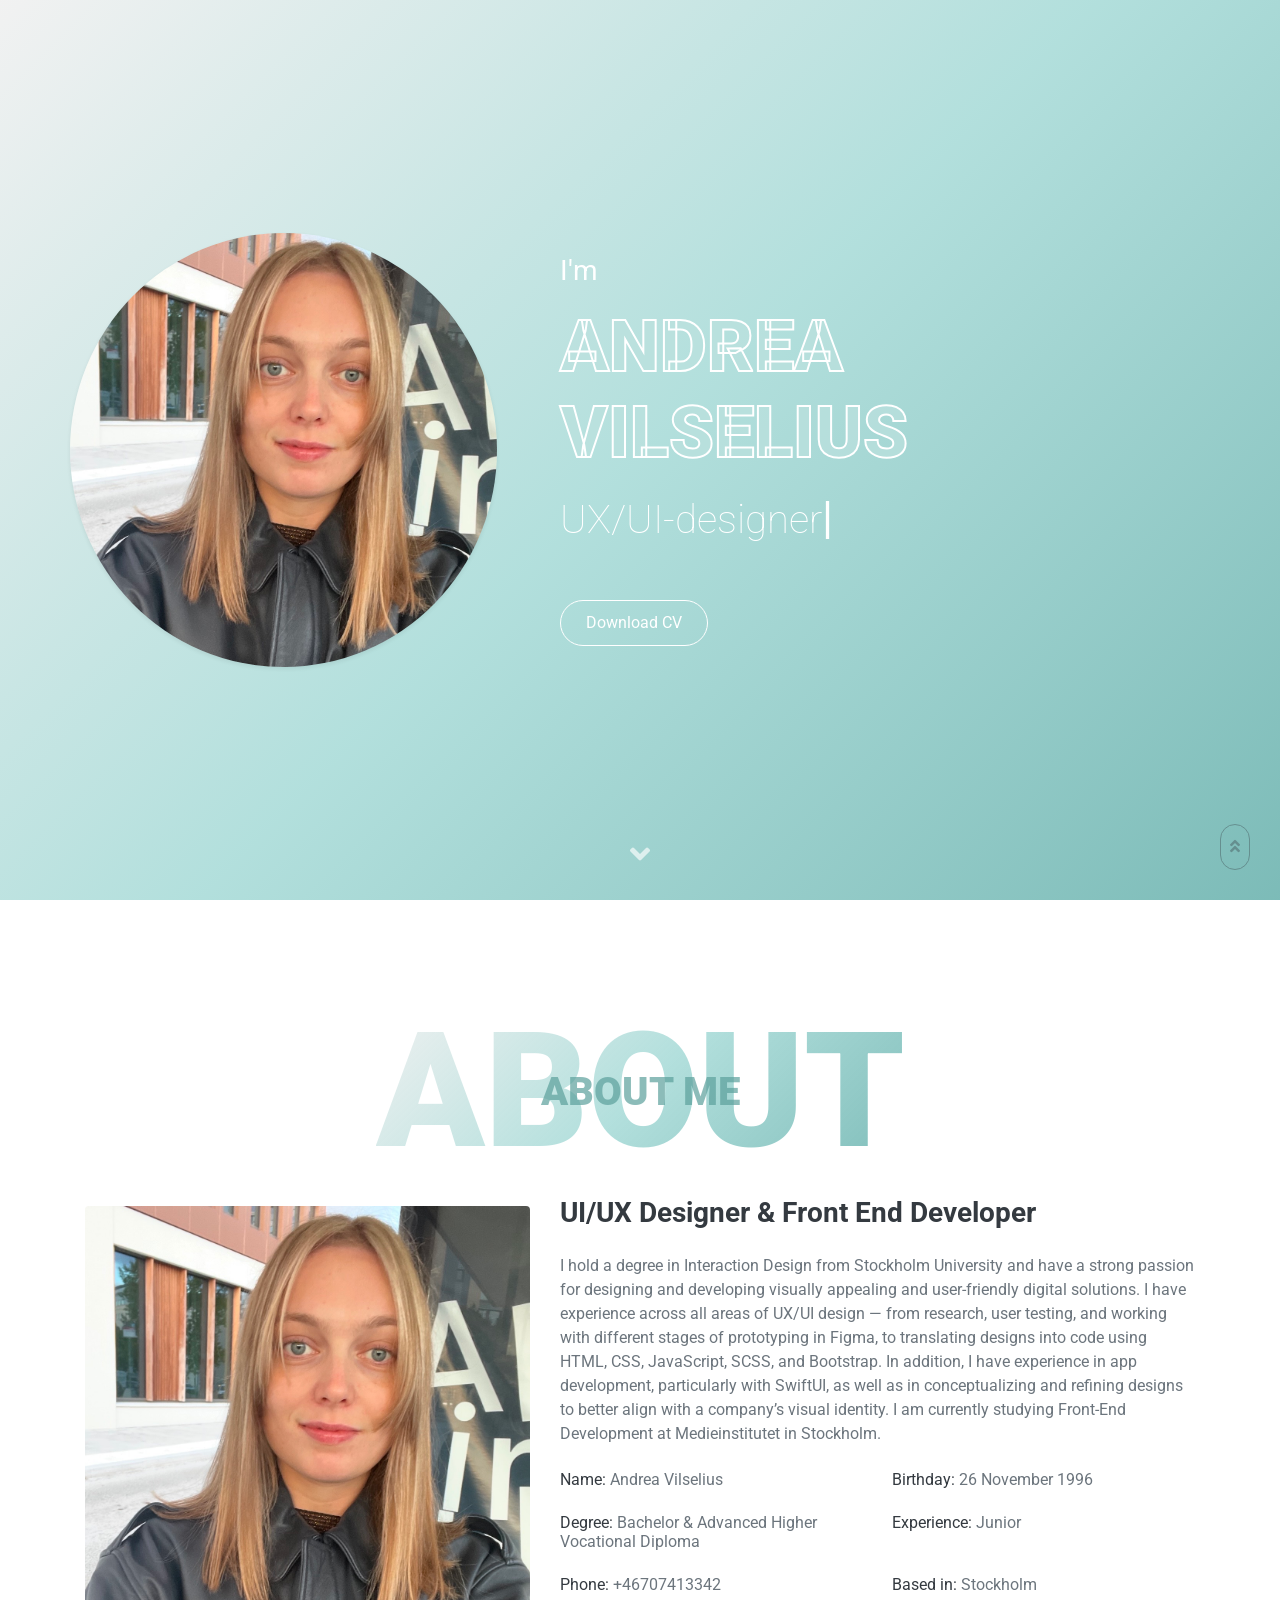
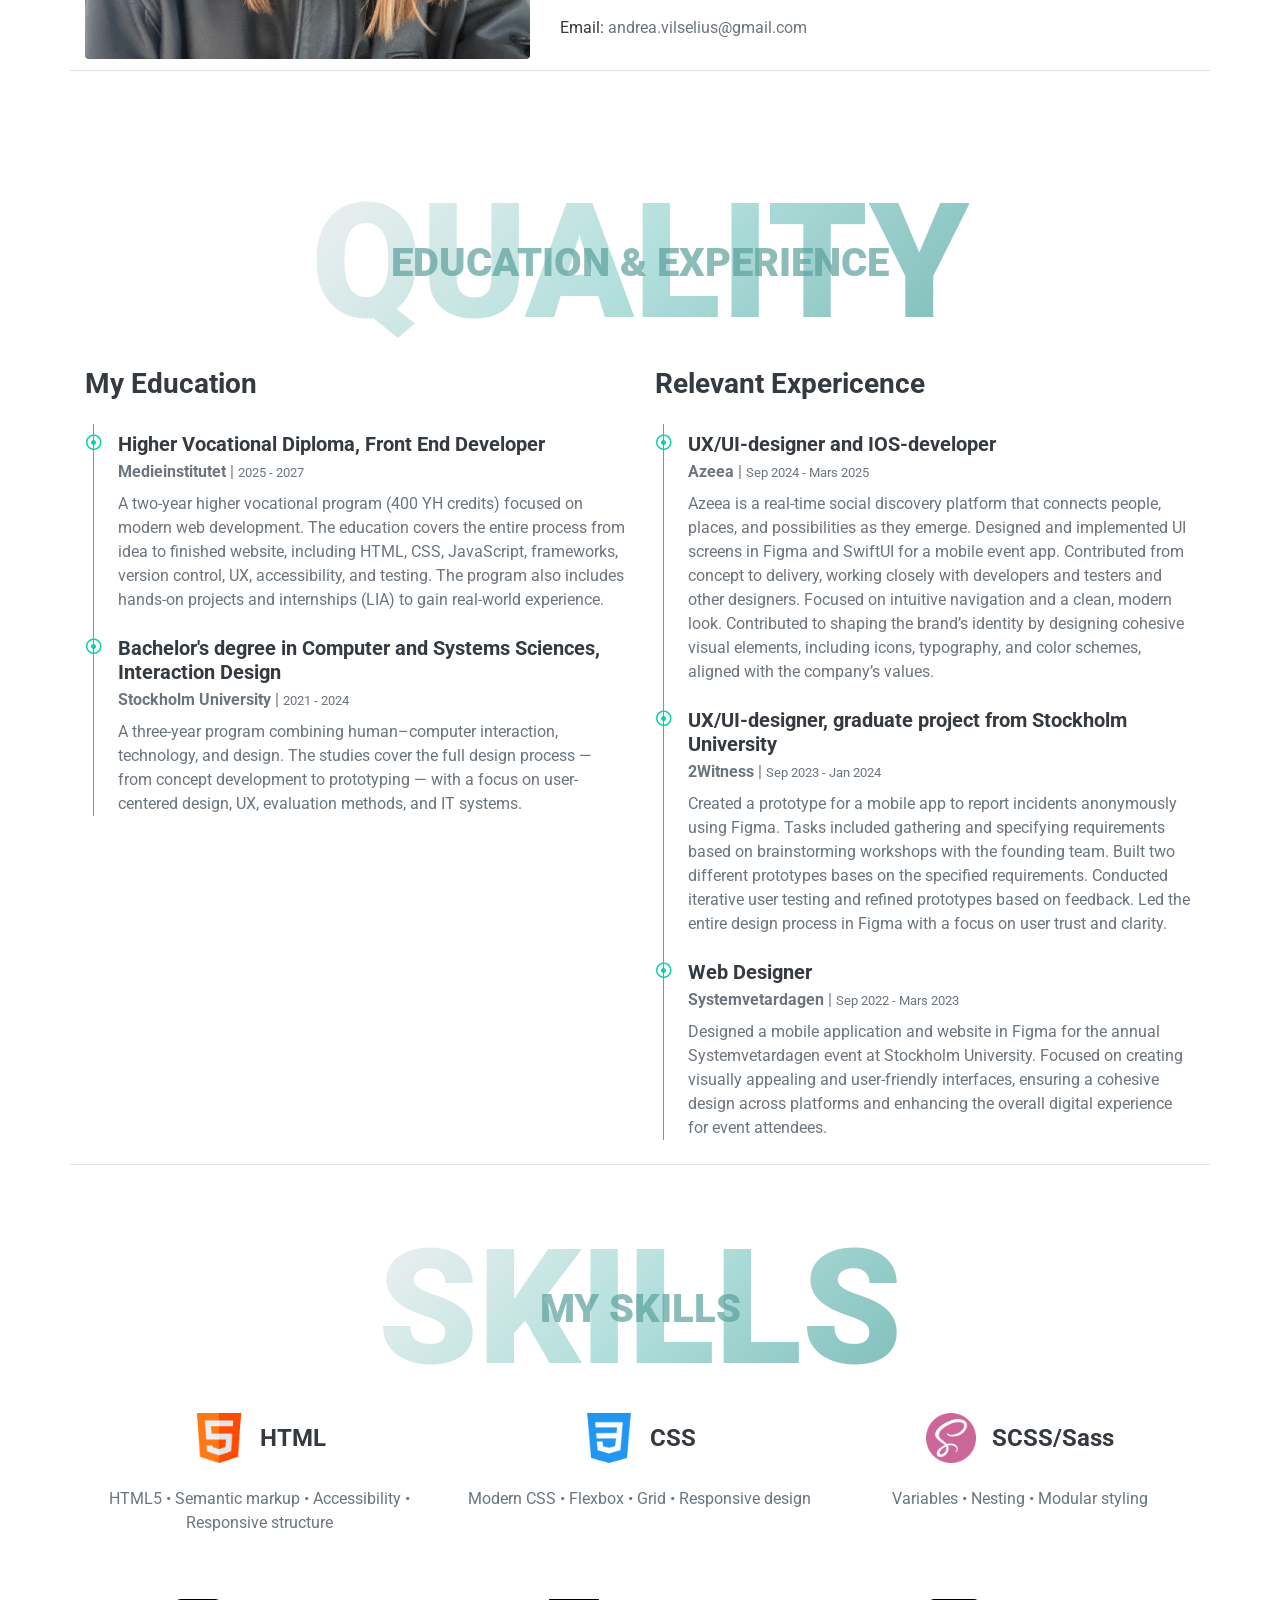
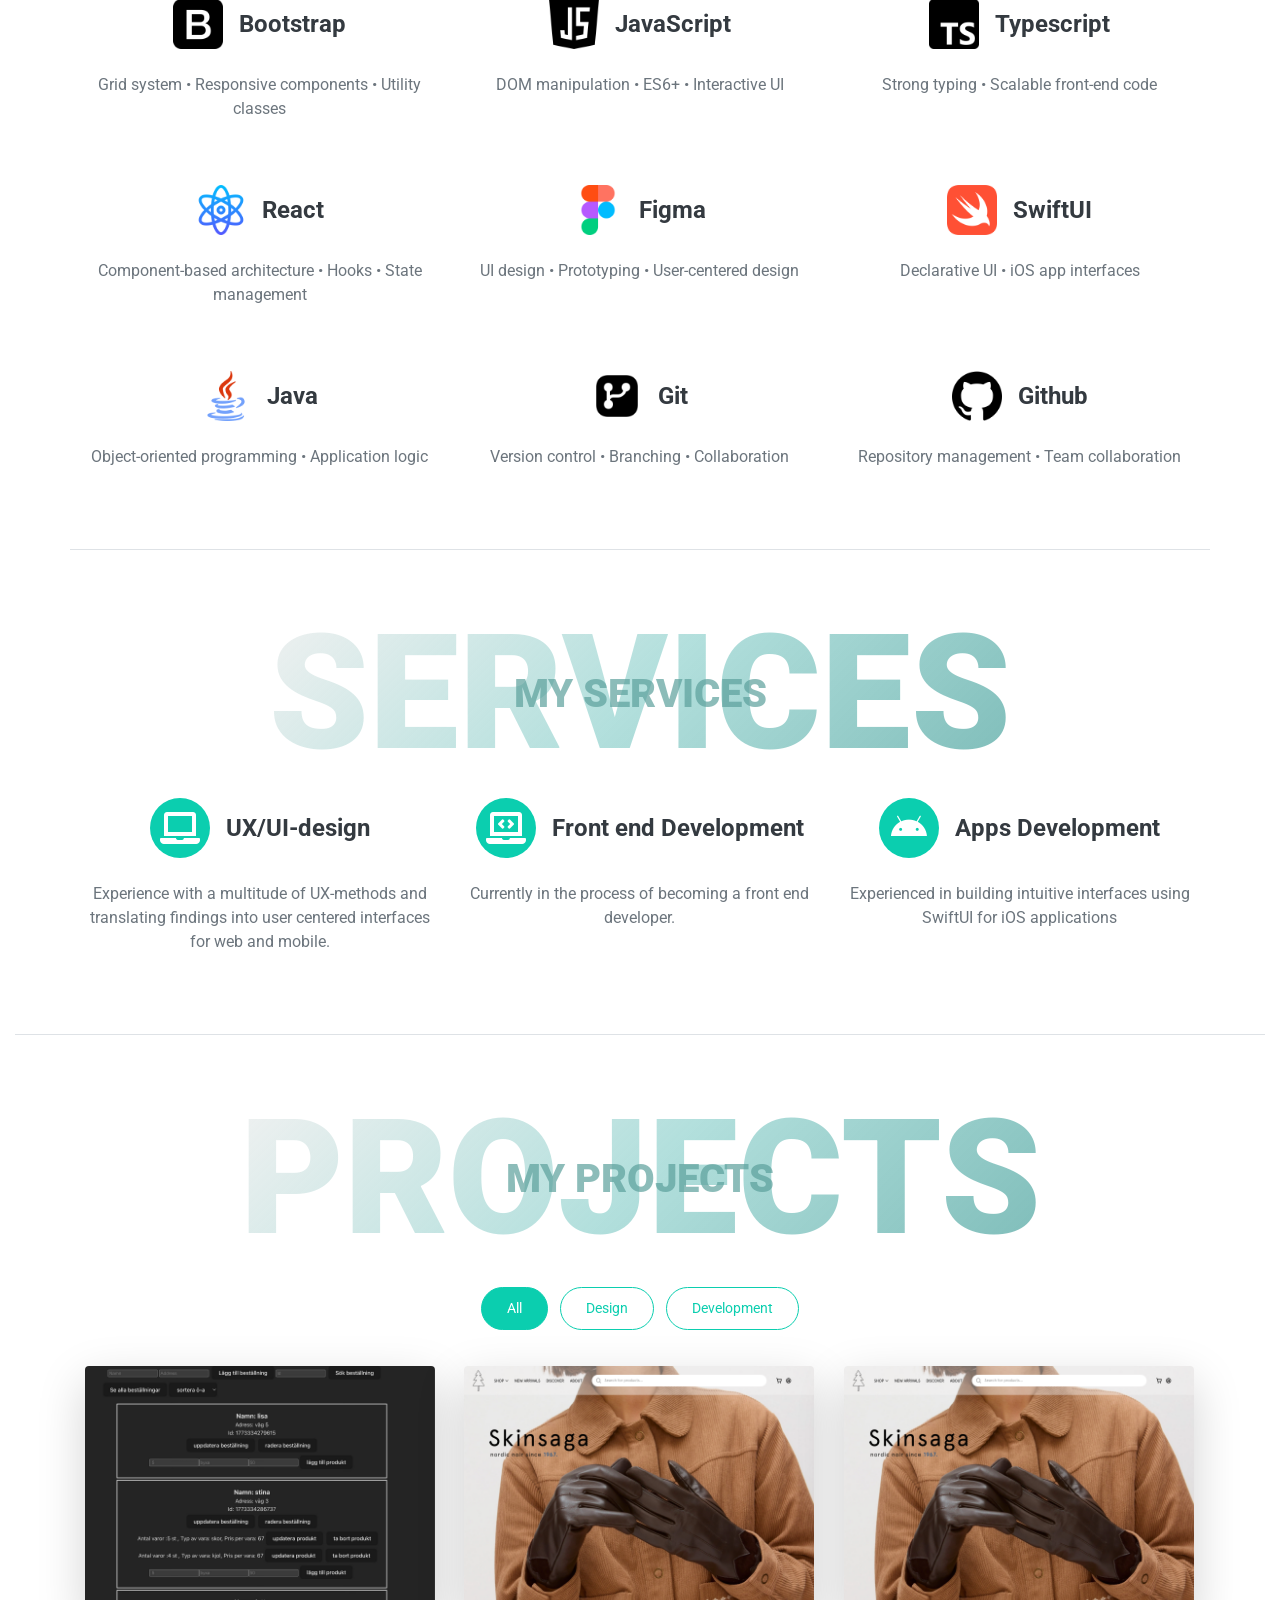
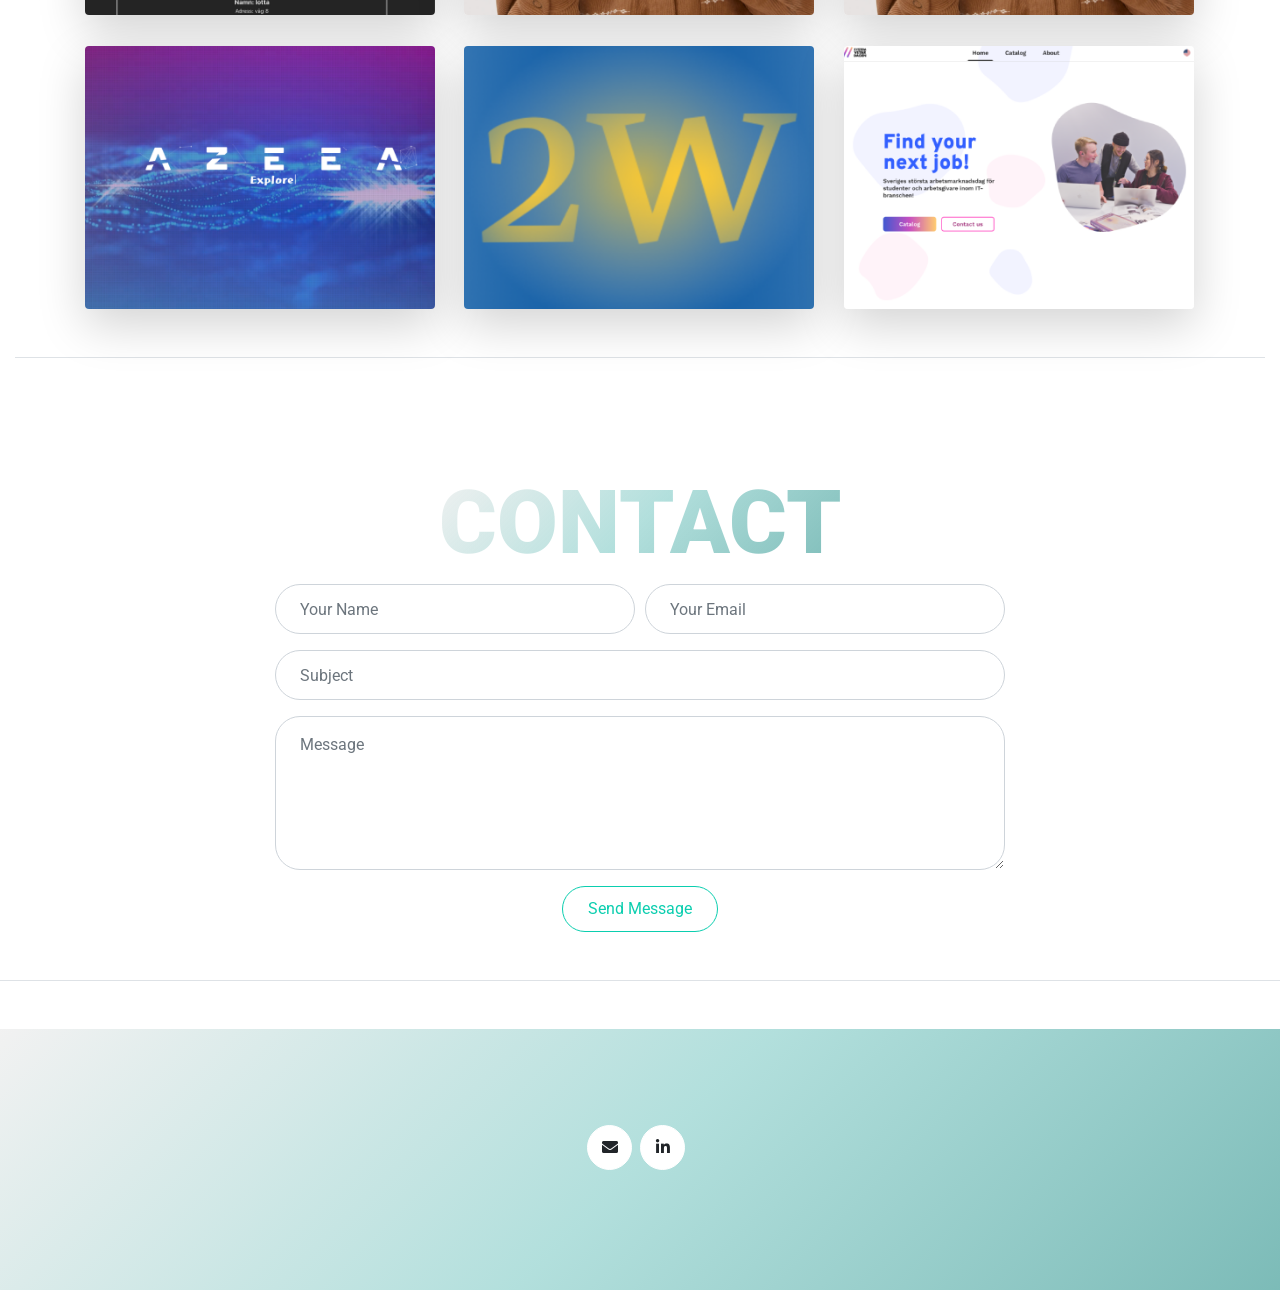
==== commit 1351228e: "order" ====
--- a/index.html
+++ b/index.html
@@ -408,6 +408,25 @@
                 </div>
 
                 
+           
+
+
+                     <div class="col-lg-4 col-md-6 mb-4 portfolio-item second">
+                    <div class="position-relative  mb-2">
+                        <img class="img-fluid rounded w-100 shadow-lg"  src=" css/mockups/skinsaga.png" alt="">
+                        <div class="portfolio-btn bg-light shadow-lg d-flex align-items-center justify-content-center">
+                            <a href="webbshopdev.html" > 
+                        <h4  style="text-decoration: none;  color: inherit; ">Webbshop - Skinsaga</h4>
+                        <small><p style="text-decoration: none; margin: 2px;"><strong>Role:</strong> Frontend Developer</p></small>
+                        <small><p style="text-decoration: none;margin: 2px;"><strong>Tools:</strong> Typescript, SCSS, HTML </p></small>
+                     <small> <p style="text-decoration: none;margin: 2px;"><strong>Period:</strong>  Jan 2026</p></small>
+        
+                            <!----  <i class="fa fa-plus text-white" style="font-size: 60px;"></i>-->
+                    </a>
+                        </div>
+                    </div>
+                </div>
+
                 <div class="col-lg-4 col-md-6 mb-4 portfolio-item first">
                     <div class="position-relative  mb-2">
                         <img class="img-fluid rounded w-100 shadow-lg"  src=" css/mockups/skinsaga.png" alt="">
@@ -423,46 +442,8 @@
                         </div>
                     </div>
                 </div>
-
-
-                     <div class="col-lg-4 col-md-6 mb-4 portfolio-item second">
-                    <div class="position-relative  mb-2">
-                        <img class="img-fluid rounded w-100 shadow-lg"  src=" css/mockups/skinsaga.png" alt="">
-                        <div class="portfolio-btn bg-light shadow-lg d-flex align-items-center justify-content-center">
-                            <a href="webbshopdev.html" > 
-                        <h4  style="text-decoration: none;  color: inherit; ">Webbshop - Skinsaga</h4>
-                        <small><p style="text-decoration: none; margin: 2px;"><strong>Role:</strong> Frontend Developer</p></small>
-                        <small><p style="text-decoration: none;margin: 2px;"><strong>Tools:</strong> Typescript, SCSS, HTML </p></small>
-                     <small> <p style="text-decoration: none;margin: 2px;"><strong>Period:</strong>  Jan 2026</p></small>
-        
-                            <!----  <i class="fa fa-plus text-white" style="font-size: 60px;"></i>-->
-                    </a>
-                        </div>
-                    </div>
-                </div>
-
-
                 
-
-                <div class="col-lg-4 col-md-6 mb-4 portfolio-item first">
-                    <div class="position-relative  mb-2">
-                        <img class="img-fluid rounded w-100 shadow-lg"  src="css/mockups/systemvetar.png" alt="">
-                        <div class="portfolio-btn bg-light shadow-lg d-flex align-items-center justify-content-center">
-                            <a href="systemvetardagen.html" > 
-                        <h4  style="text-decoration: none;  color: inherit; ">Systemvetardagen</h4>
-                        <small><p style="text-decoration: none; margin: 2px;"><strong>Role:</strong> Webbdesigner</p></small>
-                        <small><p style="text-decoration: none;margin: 2px;"><strong>Tools:</strong> Figma </p></small>
-                     <small> <p style="text-decoration: none;margin: 2px;"><strong>Period:</strong> Sep 2022 - Mars 2023</p></small>
-        
-                            <!----  <i class="fa fa-plus text-white" style="font-size: 60px;"></i>-->
-                    </a>
-                        </div>
-                    </div>
-                </div>
-      
-
-
-               <div class="col-lg-4 col-md-6 mb-4 portfolio-item first second">
+                       <div class="col-lg-4 col-md-6 mb-4 portfolio-item first second">
                     <div class="position-relative  mb-2">
                         <img class="img-fluid rounded w-100 shadow-lg"  src="css/mockups/azeea.png" alt="">
                         <div class="portfolio-btn bg-light shadow-lg d-flex align-items-center justify-content-center">
@@ -477,11 +458,9 @@
                         </div>
                     </div>
                 </div>
-                         
-
-
-
-                <div class="col-lg-4 col-md-6 mb-4 portfolio-item first">
+
+
+                    <div class="col-lg-4 col-md-6 mb-4 portfolio-item first">
                     <div class="position-relative  mb-2">
                         <img class="img-fluid rounded w-100 shadow-lg" src="css/mockups/2w.png" alt="">
                         <div class="portfolio-btn bg-light d-flex align-items-center justify-content-center">
@@ -498,6 +477,31 @@
                         </div>
                     </div>
                 </div>
+
+                <div class="col-lg-4 col-md-6 mb-4 portfolio-item first">
+                    <div class="position-relative  mb-2">
+                        <img class="img-fluid rounded w-100 shadow-lg"  src="css/mockups/systemvetar.png" alt="">
+                        <div class="portfolio-btn bg-light shadow-lg d-flex align-items-center justify-content-center">
+                            <a href="systemvetardagen.html" > 
+                        <h4  style="text-decoration: none;  color: inherit; ">Systemvetardagen</h4>
+                        <small><p style="text-decoration: none; margin: 2px;"><strong>Role:</strong> Webbdesigner</p></small>
+                        <small><p style="text-decoration: none;margin: 2px;"><strong>Tools:</strong> Figma </p></small>
+                     <small> <p style="text-decoration: none;margin: 2px;"><strong>Period:</strong> Sep 2022 - Mars 2023</p></small>
+        
+                            <!----  <i class="fa fa-plus text-white" style="font-size: 60px;"></i>-->
+                    </a>
+                        </div>
+                    </div>
+                </div>
+      
+
+
+        
+                         
+
+
+
+            
         
             </div>
         </div>
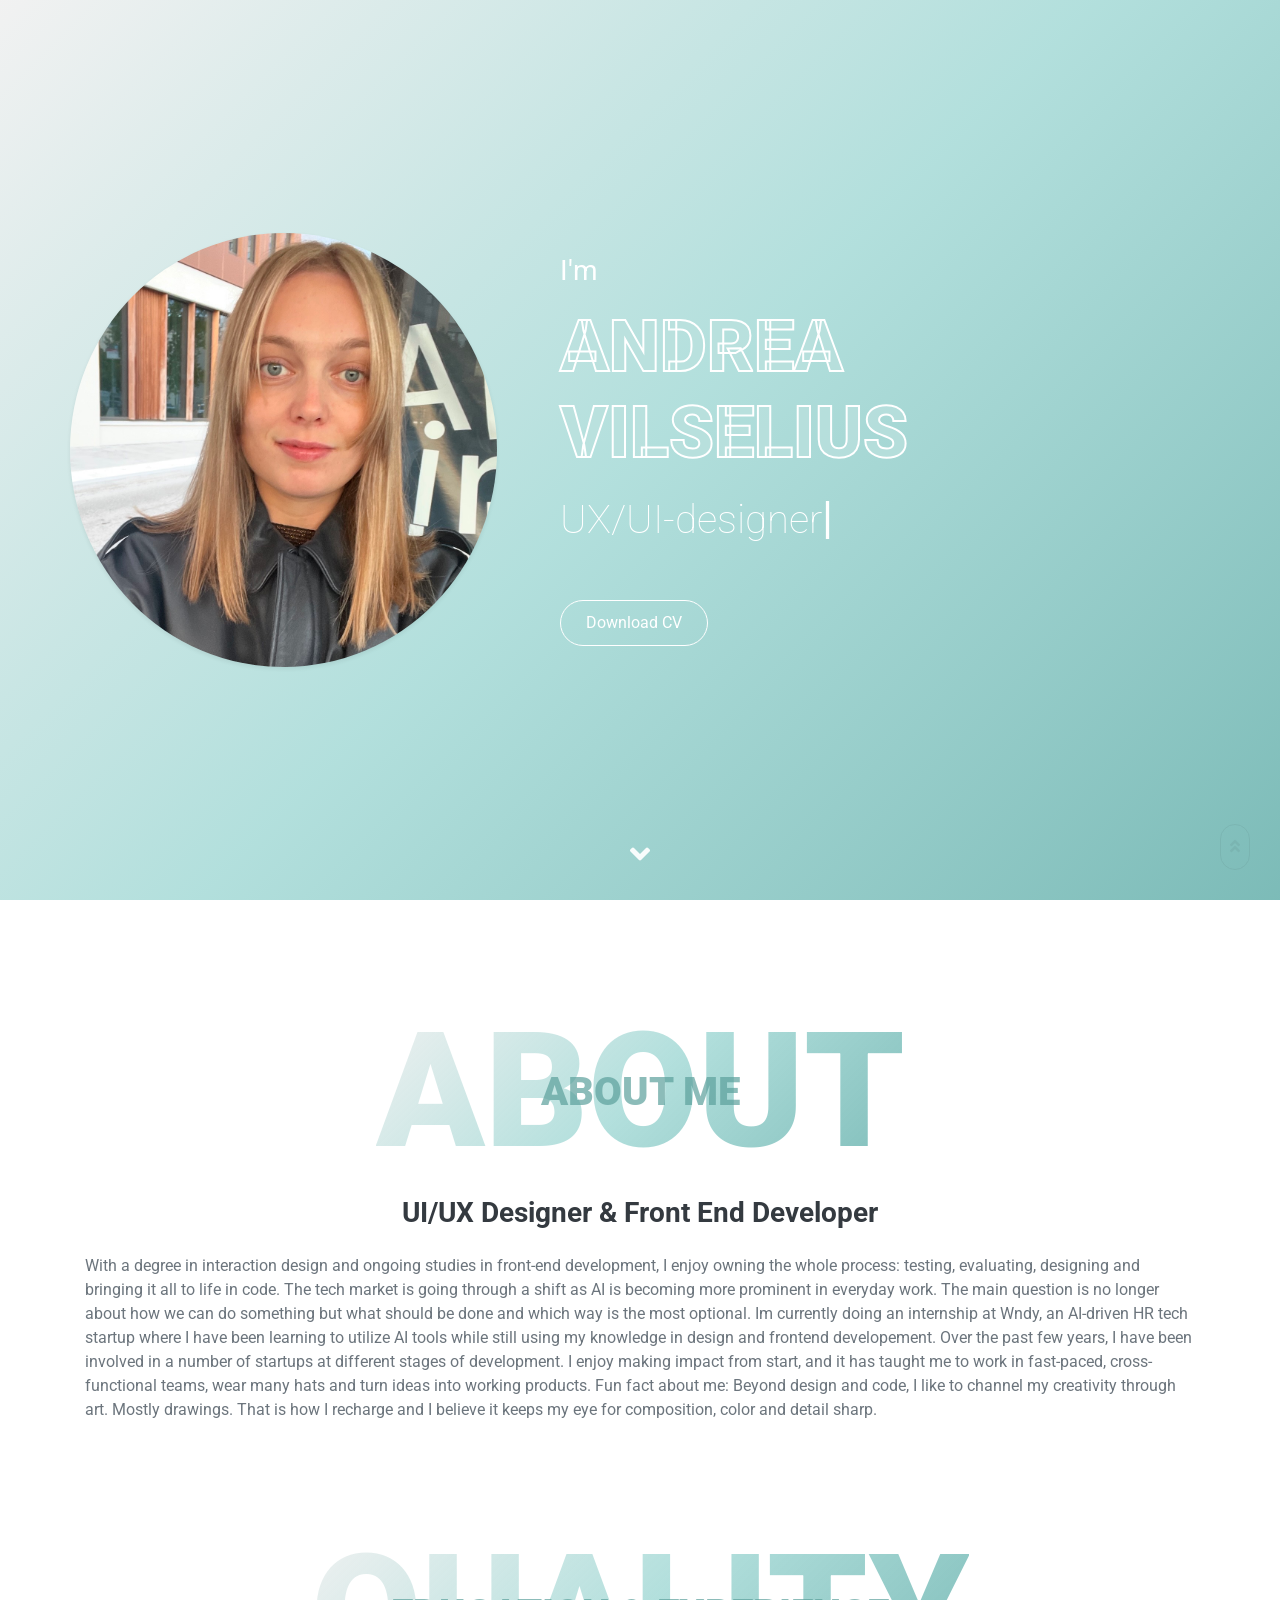
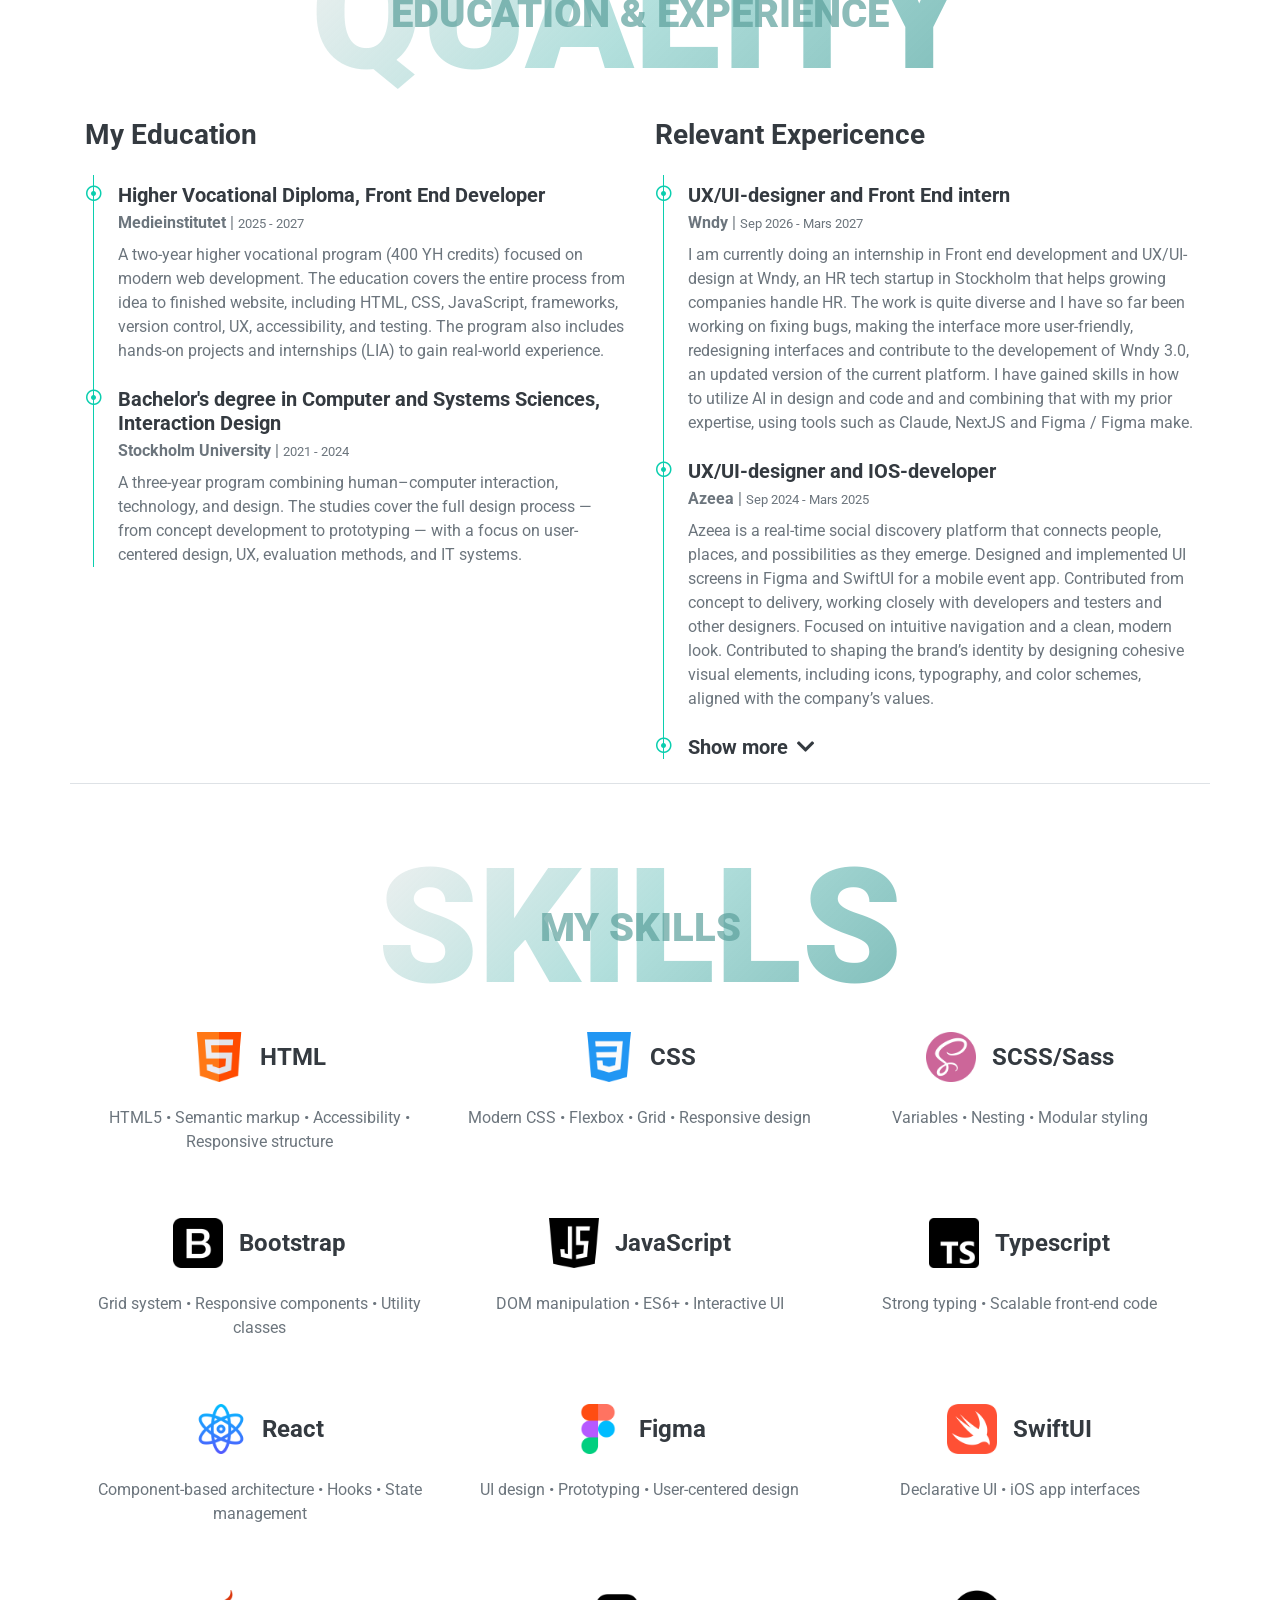
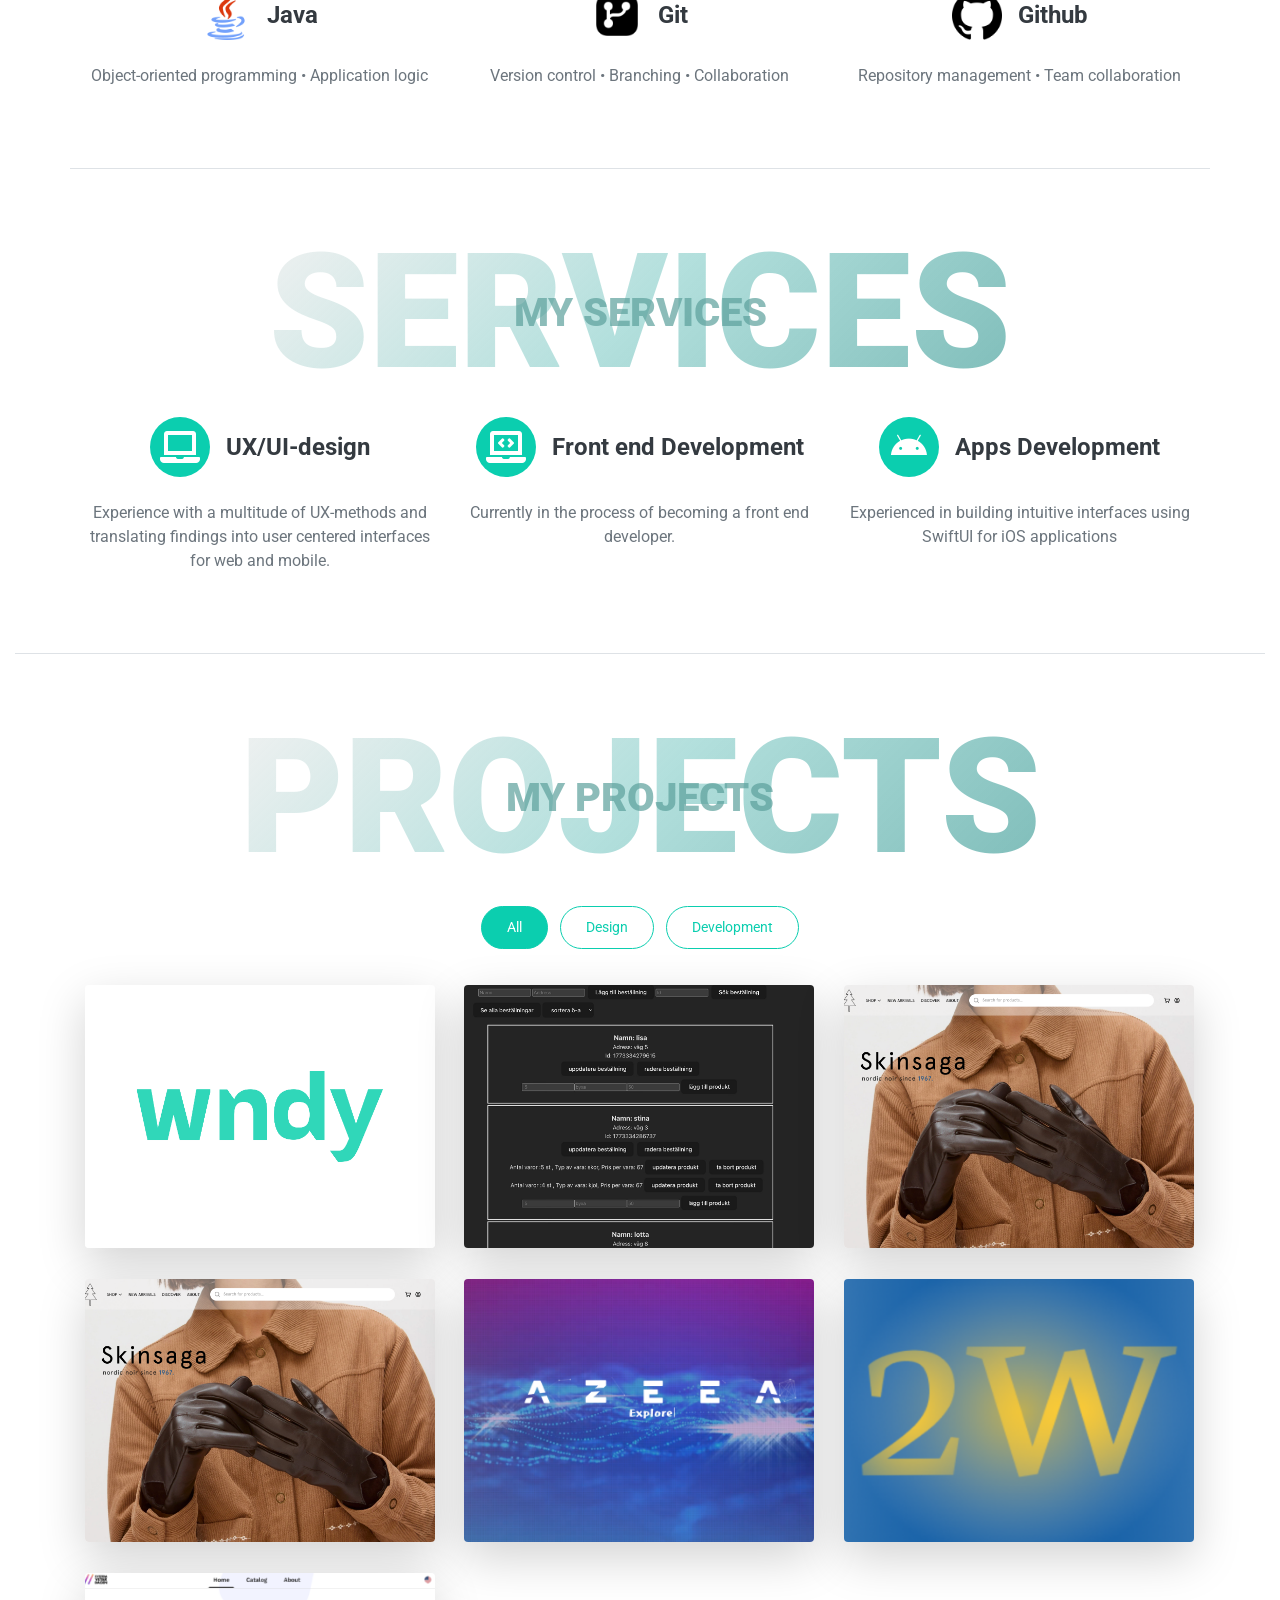
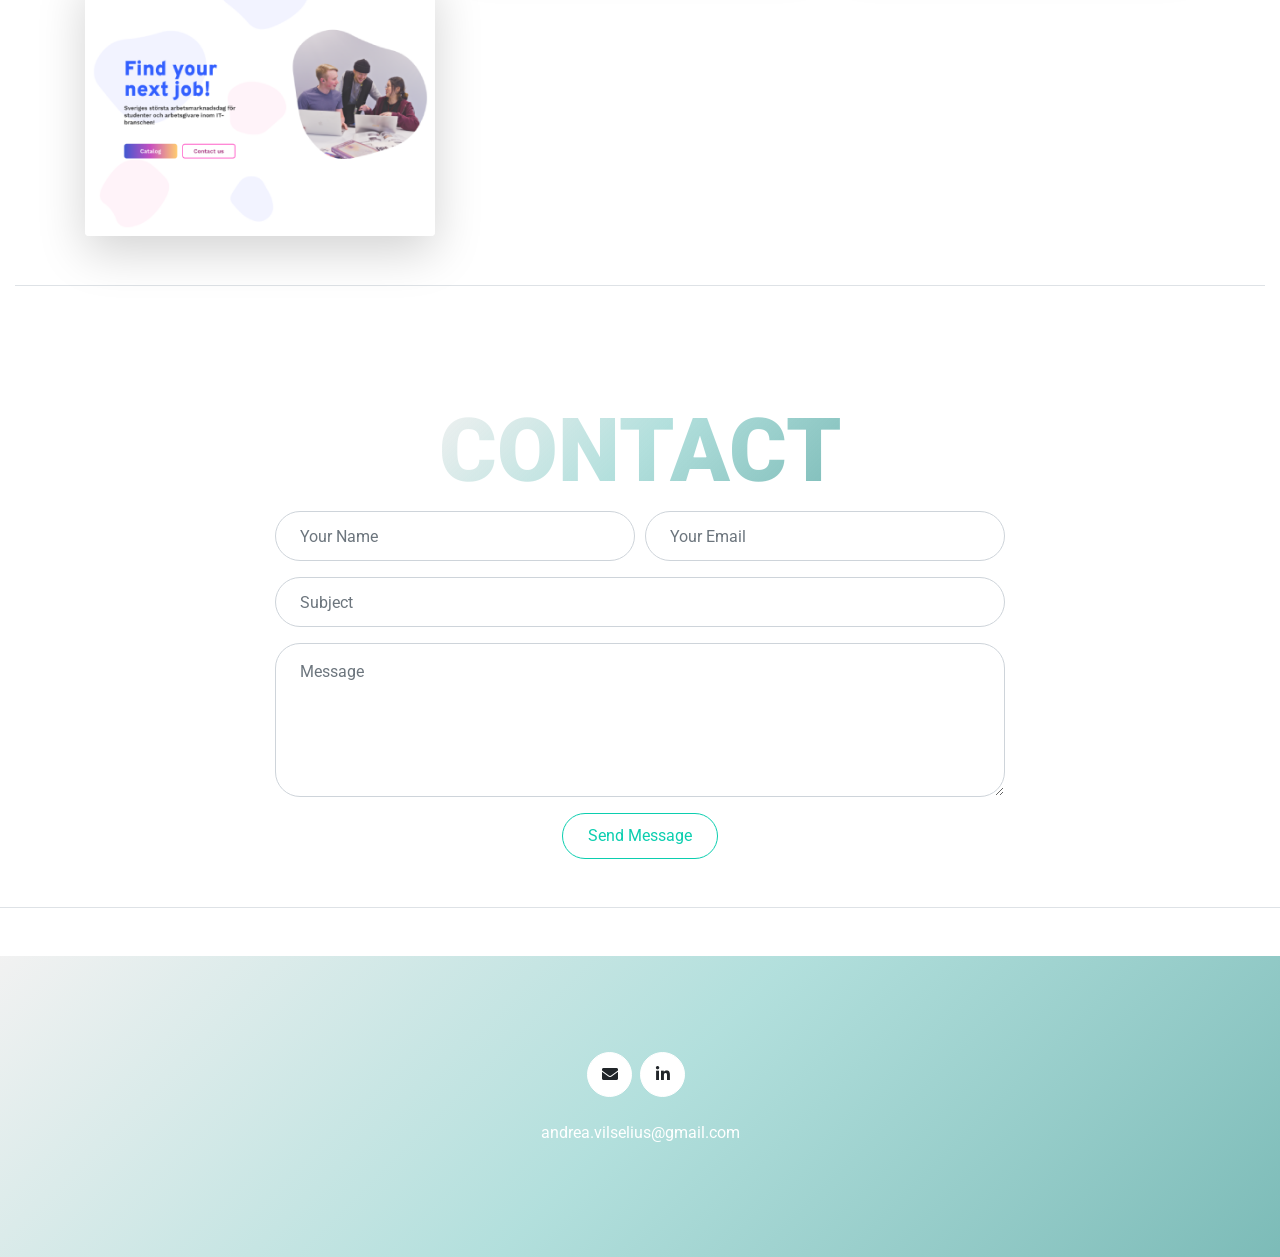
==== commit 6b0322b5: "fix" ====
--- a/index.html
+++ b/index.html
@@ -1,6 +1,13 @@
 <!DOCTYPE html>
 <html lang="en">
 <style>
+.portfolio-item img {
+    width: 100%;
+    aspect-ratio: 4 / 3;      /* samma form på alla bilder, t.ex. 16 / 9 eller 1 / 1 */
+    object-fit: cover;        /* fyller rutan, beskär det som sticker ut */
+    object-position: center;
+}
+
 @media (max-width: 768px) {
 
     .herotitle{
@@ -114,35 +121,34 @@
 
     <!-- About Start -->
     <div class="container-fluid py-5 " id="about">
-        <div class="container border-bottom">
+        <div class="container">
             <div class="position-relative d-flex align-items-center justify-content-center">
                 <h1 class="display-1 text-uppercase text gradient-text">About</h1>
                 <h1 class="position-absolute text-uppercase herotitle">About me</h1>
             </div> 
-            <div class="row align-items-center">
-                <div class="col-lg-5 pb-4 pb-lg-0">
+            <div class="row align-items-center justify-content-center">
+              <!--  <div class="col-lg-5 pb-4 pb-lg-0">
                     <img class="img-fluid rounded w-100" src="css/img/jag.jpeg" alt="">
-                </div>
-                <div class="col-lg-7">
-                    <h3 class="mb-4">UI/UX Designer & Front End Developer</h3>
-                    <p>I hold a degree in Interaction Design from Stockholm University  and have a
+                </div> -->
+                <div class="col-lg-12 ">
+                    <h3 class="mb-4 text-center">UI/UX Designer & Front End Developer</h3>
+                    <!--I hold a degree in Interaction Design from Stockholm University  and have a
                     strong passion for designing and developing visually appealing and user-friendly digital
                     solutions. I have experience across all areas of UX/UI design — from research, user testing,
                     and working with different stages of prototyping in Figma, to translating designs into code
                     using HTML, CSS, JavaScript, SCSS, and Bootstrap.
                     In addition, I have experience in app development, particularly with SwiftUI, as well as in
                     conceptualizing and refining designs to better align with a company’s visual identity.
-                    I am currently studying Front-End Development at Medieinstitutet in Stockholm. 
-                    <div class="row mb-3">
-                        <div class="col-sm-6 py-2"><h6>Name: <span class="text-secondary">Andrea Vilselius</span></h6></div>
-                        <div class="col-sm-6 py-2"><h6>Birthday: <span class="text-secondary">26 November 1996</span></h6></div>
-                        <div class="col-sm-6 py-2"><h6>Degree: <span class="text-secondary">Bachelor & Advanced Higher Vocational Diploma</span></h6></div>
-                        <div class="col-sm-6 py-2"><h6>Experience: <span class="text-secondary">Junior</span></h6></div>
-                        <div class="col-sm-6 py-2"><h6>Phone: <span class="text-secondary">+46707413342</span></h6></div>
-                        <div class="col-sm-6 py-2"><h6>Based in: <span class="text-secondary">Stockholm</span></h6></div>
-                        <div class="col-sm-6 py-2"><h6>Email: <span class="text-secondary">andrea.vilselius@gmail.com</span></h6></div>
-                       
-                    </div>
+                    I am currently studying Front-End Development at Medieinstitutet in Stockholm.  -->
+
+                  With a degree in interaction design and ongoing studies in front-end development, I enjoy owning the whole process: testing, evaluating, designing and bringing it all to life in code.
+                  The tech market is going through a shift as AI is becoming more prominent in everyday work. The main question is no longer about how we can do something but what should be done and which 
+                  way is the most optional. 
+                  Im currently doing an internship at Wndy, an AI-driven HR tech startup where I have been learning to utilize AI tools while still using my knowledge in design and frontend developement.
+                  Over the past few years, I have been involved in a number of  startups at different stages of development. I enjoy making impact from start, and it has taught me to work in fast-paced,
+                cross-functional teams, wear many hats and turn ideas into working products.
+                  Fun fact about me: Beyond design and code, I like to channel my creativity through art. Mostly drawings. That is how I recharge and I believe it keeps my eye for composition, color and detail sharp.
+         
                    <!----<a href="#contact" class="btn btn-outline-primary mr-4">Contact me</a>-->
                  <!---   <a href="" class="btn btn-outline-primary">Learn More</a> -->
                 </div>
@@ -184,28 +190,70 @@
                        
                     </div>
                 </div>
+
+
                 <div class="col-lg-6">
                     <h3 class="mb-4">Relevant Expericence</h3>
                     <div class="border-left border-primary pt-2 pl-4 ml-2">
+
+                          <div class="position-relative mb-4">
+                            <i class="far fa-dot-circle text-primary position-absolute" style="top: 2px; left: -32px;"></i>
+                            <h5 class="font-weight-bold mb-1">UX/UI-designer and Front End intern </h5>
+                            <p class="mb-2"><strong>Wndy</strong> | <small> Sep 2026 - Mars 2027</small></p>
+                            <p>I am currently doing an internship in Front end development and UX/UI-design at Wndy, an HR tech startup in Stockholm that helps growing companies handle HR. 
+                            The work is quite diverse and I have so far been working on fixing bugs, making the interface more user-friendly, redesigning interfaces and contribute to the developement of Wndy 3.0, an updated version of the current platform. 
+                            I have gained skills in how to utilize AI in design and code and and combining that with my prior expertise,  using tools such as Claude, NextJS and Figma / Figma make. 
+
+                            </p>
+                        </div>
+
+
                         <div class="position-relative mb-4">
                             <i class="far fa-dot-circle text-primary position-absolute" style="top: 2px; left: -32px;"></i>
                             <h5 class="font-weight-bold mb-1">UX/UI-designer and IOS-developer </h5>
                             <p class="mb-2"><strong>Azeea</strong> | <small> Sep 2024 - Mars 2025</small></p>
                             <p>Azeea is a real-time social discovery platform that connects people, places, and possibilities as they emerge. Designed and implemented UI screens in Figma and SwiftUI for a mobile event app. Contributed from concept to delivery, working closely with developers and testers and other designers. Focused on intuitive navigation and a clean, modern look. Contributed to shaping the brand’s identity by designing cohesive visual elements, including icons, typography, and color schemes, aligned with the company’s values.</p>
                         </div>
-                        <div class="position-relative mb-4">
-                            <i class="far fa-dot-circle text-primary position-absolute" style="top: 2px; left: -32px;"></i>
-                            <h5 class="font-weight-bold mb-1">UX/UI-designer, graduate project from Stockholm University</h5>
-                            <p class="mb-2"><strong>2Witness</strong> | <small>Sep 2023 - Jan 2024</small></p>
-                            <p>
-                            Created a prototype for a mobile app to report incidents anonymously using Figma. Tasks included gathering and specifying requirements based on brainstorming workshops with the founding team. Built two different prototypes bases on the specified requirements. Conducted iterative user testing and refined prototypes based on feedback. Led the entire design process in Figma with a focus on user trust and clarity.</p>
-                        </div>
-                        <div class="position-relative mb-4">
-                            <i class="far fa-dot-circle text-primary position-absolute" style="top: 2px; left: -32px;"></i>
-                            <h5 class="font-weight-bold mb-1">Web Designer</h5>
-                            <p class="mb-2"><strong>Systemvetardagen</strong> | <small>Sep 2022 - Mars 2023</small></p>
-                            <p>Designed a mobile application and website in Figma for the annual Systemvetardagen event at Stockholm University. Focused on creating visually appealing and user-friendly interfaces, ensuring a cohesive design across platforms and enhancing the overall digital experience for event attendees.</p>
-                    </div>
+
+                     <div id="more-experience" class="d-none">
+                    <div class="position-relative mb-4">
+                    <i class="far fa-dot-circle text-primary position-absolute" style="top: 2px; left: -32px;"></i>
+                    <h5 class="font-weight-bold mb-1">UX/UI Designer, graduate project from Stockholm University</h5>
+                    <p class="mb-2"><strong>2Witness</strong> | <small>Sep 2023 - Jan 2024</small></p>
+                    <p>Created a prototype for a mobile app to report incidents anonymously using Figma. Tasks included gathering and specifying requirements based on brainstorming workshops with the founding team. Built two different prototypes based on the specified requirements. Conducted iterative user testing and refined prototypes based on feedback. Led the entire design process in Figma with a focus on user trust and clarity.</p>
+                </div>
+                    <div class="position-relative mb-4">
+                        <i class="far fa-dot-circle text-primary position-absolute" style="top: 2px; left: -32px;"></i>
+                        <h5 class="font-weight-bold mb-1">Web Designer</h5>
+                        <p class="mb-2"><strong>Systemvetardagen</strong> | <small>Sep 2022 - Mar 2023</small></p>
+                        <p>Designed a mobile application and website in Figma for the annual Systemvetardagen event at Stockholm University. Focused on creating visually appealing and user-friendly interfaces, ensuring a cohesive design across platforms and enhancing the overall digital experience for event attendees.</p>
+                    </div>
+                    <!-- Lägg fler poster här -->
+                </div>
+                <div class="position-relative mb-4">
+                        <i class="far fa-dot-circle text-primary position-absolute" style="top: 2px; left: -32px;" ></i>
+                              <h5 class="font-weight-bold mb-1" id="show-more-btn">Show more
+                                <i class="fas fa-chevron-down ml-1"></i>
+                              </h5>
+                       
+                </div>
+
+             <!---   <button type="button" id="show-more-btn" class="btn btn-link text-primary p-0   " aria-expanded="false" aria-controls="more-experience">
+                    Show more <i class="fas fa-chevron-down ml-1"></i>
+                </button> -->
+
+                <script>
+                    document.getElementById('show-more-btn').addEventListener('click', function () {
+                        const content = document.getElementById('more-experience');
+                        const isHidden = content.classList.toggle('d-none');
+                        this.setAttribute('aria-expanded', !isHidden);
+                        this.innerHTML = isHidden
+                            ? 'Show more <i class="fas fa-chevron-down ml-1"></i> '
+                            : 'Show less <i class="fas fa-chevron-up ml-1"></i>';
+                    });
+                </script>
+       
+
                 </div>
             </div>
         </div>
@@ -393,6 +441,25 @@
                 </div>
             </div>
             <div class="row portfolio-container">
+
+                <div class="col-lg-4 col-md-6 mb-4 portfolio-item first second">
+                    <div class="position-relative  mb-2">
+                        <img class="img-fluid rounded w-100 shadow-lg"  src="css/img/wndy/logo_green_white_bg.png" alt="wndy">
+                        <div class="portfolio-btn bg-light shadow-lg d-flex align-items-center justify-content-center">
+                            <a href="wndy.html" > 
+                        <h4  style="text-decoration: none;  color: inherit; ">Wndy</h4>
+                        <small><p style="text-decoration: none; margin: 2px;"><strong>Role:</strong>Front end developer and UX/UI-designer</p></small>
+                        <small><p style="text-decoration: none;margin: 2px;"><strong>Tools:</strong> </p></small>
+                     <small> <p style="text-decoration: none;margin: 2px;"><strong>Period:</strong>September 2026 - Mars 2027</p></small>
+                    </a>
+                        </div>
+                    </div>
+                </div>
+
+                  
+
+
+
             <div class="col-lg-4 col-md-6 mb-4 portfolio-item second">
                     <div class="position-relative  mb-2">
                         <img class="img-fluid rounded w-100 shadow-lg"  src="css/img/crud.png" alt="the Crud-API">
@@ -400,7 +467,7 @@
                             <a href="crudAPI.html" > 
                         <h4  style="text-decoration: none;  color: inherit; ">The Crud-API</h4>
                         <small><p style="text-decoration: none; margin: 2px;"><strong>Role:</strong>Fullstack Developer</p></small>
-                        <small><p style="text-decoration: none;margin: 2px;"><strong>Tools:</strong> NodeJS, express, mongoose, typescript </p></small>
+                        <small><p style="text-decoration: none;margin: 2px;"><strong>Tools:</strong> NodeJS, express, mongoDB, typescript </p></small>
                      <small> <p style="text-decoration: none;margin: 2px;"><strong>Period:</strong>February 2026</p></small>
                     </a>
                         </div>
@@ -574,8 +641,12 @@
               <!----  <a class="btn btn-light btn-social mr-2" href="#"><i class="fab fa-twitter"></i></a>-->
                 <a class="btn btn-light btn-social mr-2" href="mailto:andrea.vilselius@gmail.com"><i class="fa fa-envelope"></i></a>
                 <a class="btn btn-light btn-social mr-2" href="https://www.linkedin.com/in/andrea-vilselius-972ba4103/"><i class="fab fa-linkedin-in"></i></a>
+             
+
     
             </div>
+
+              <p>andrea.vilselius@gmail.com</p>
            
         </div>
     </div>
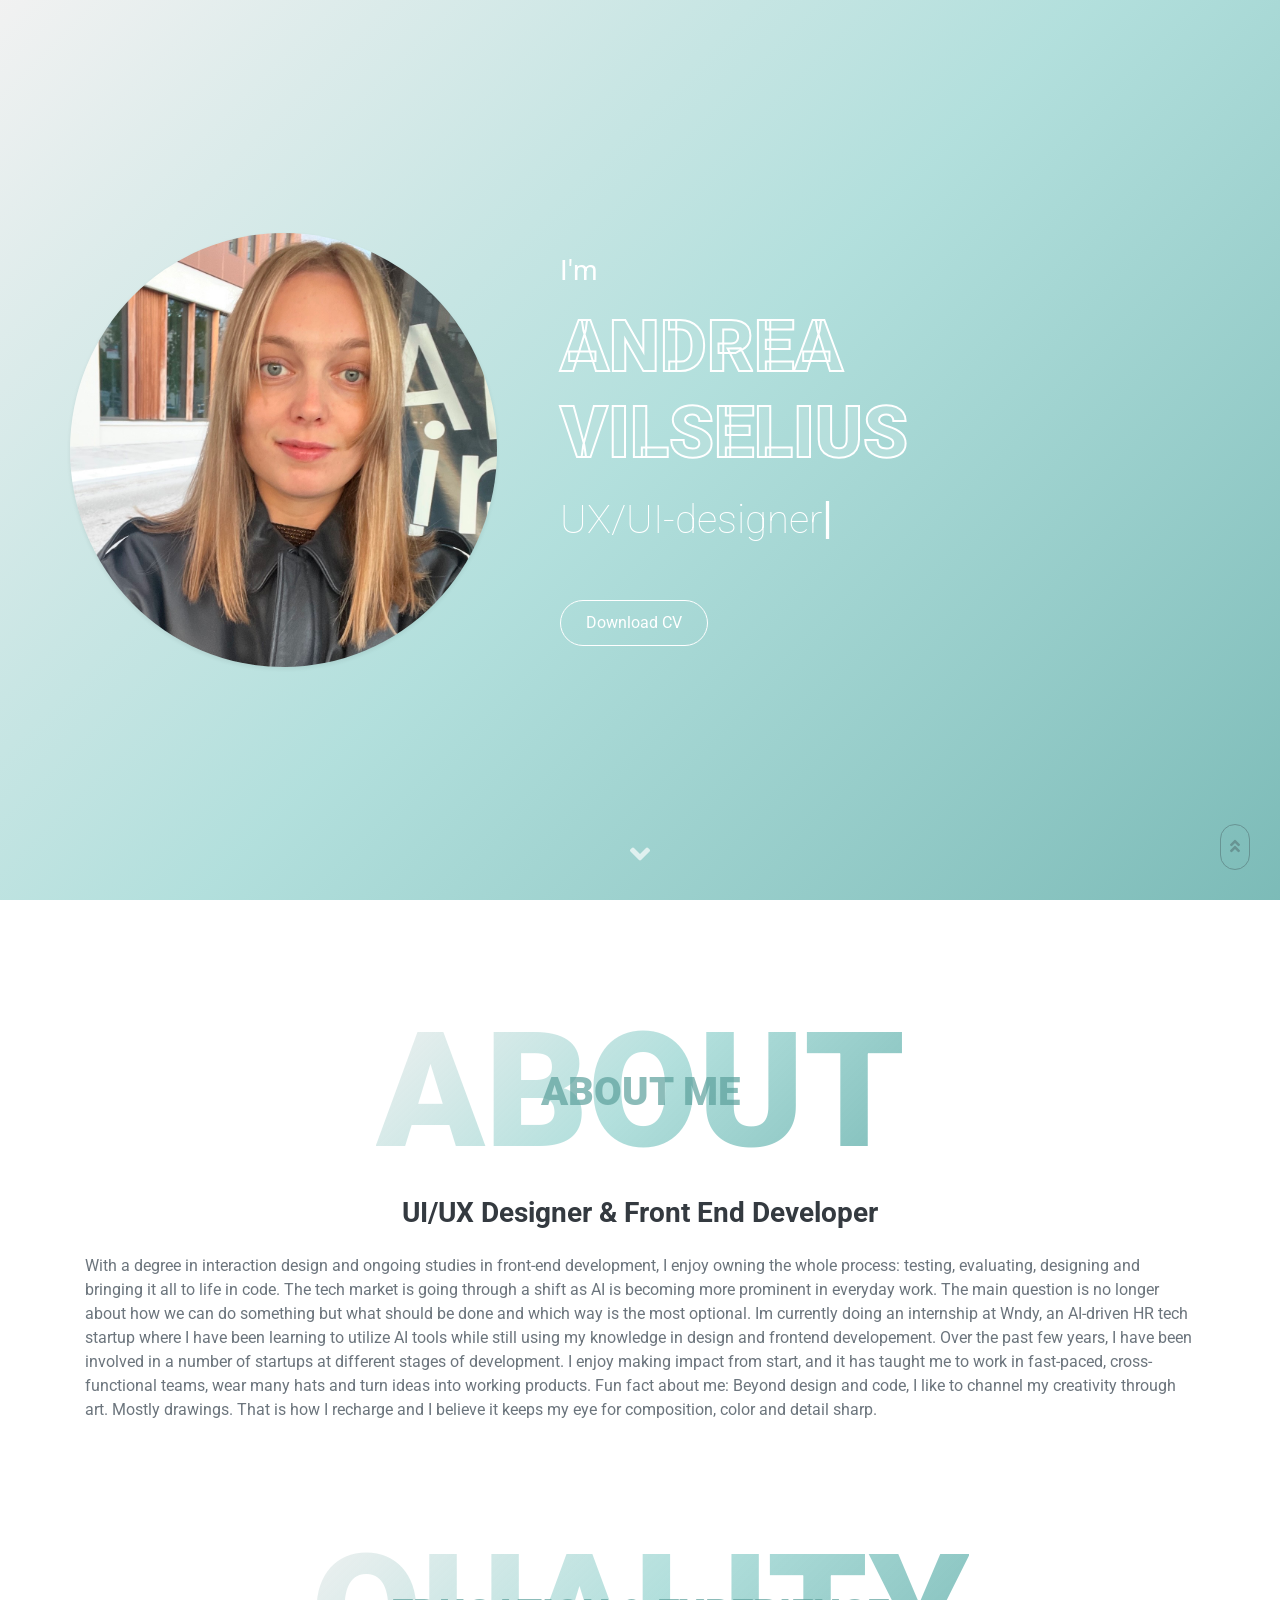
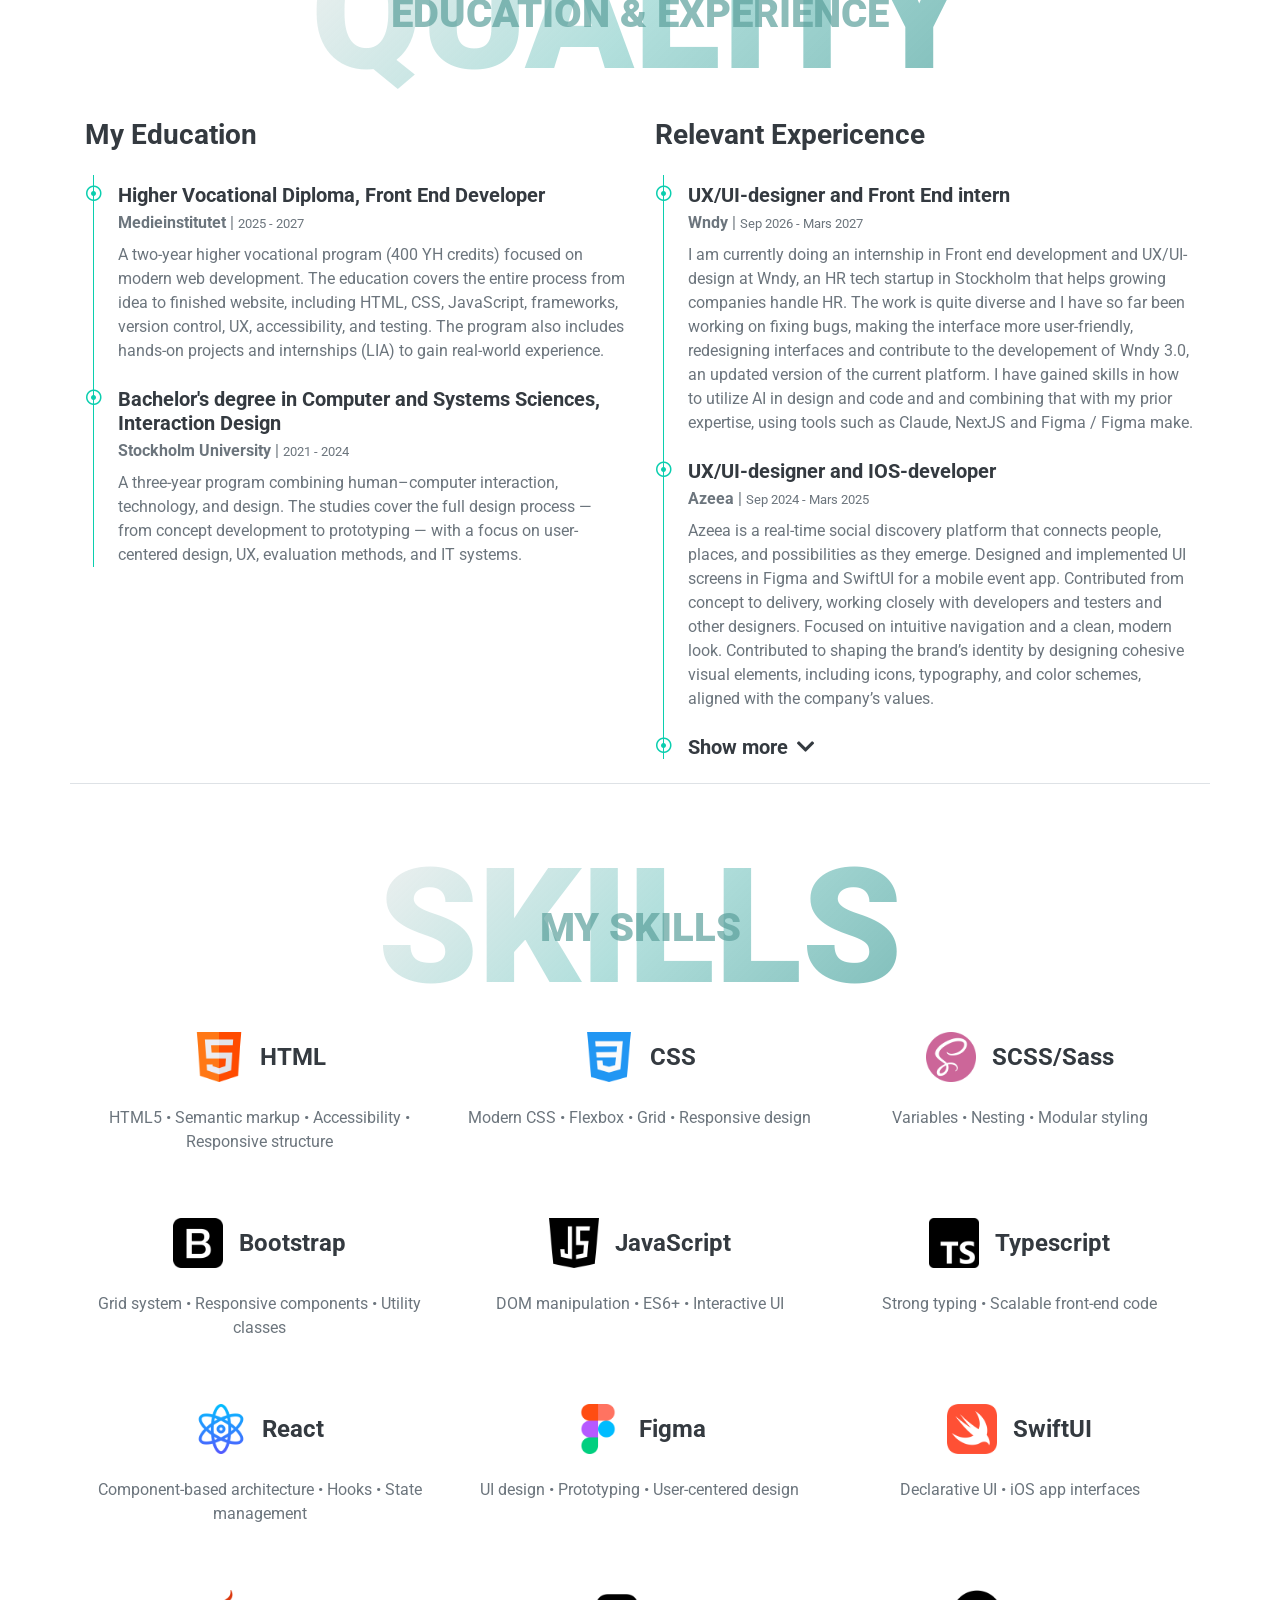
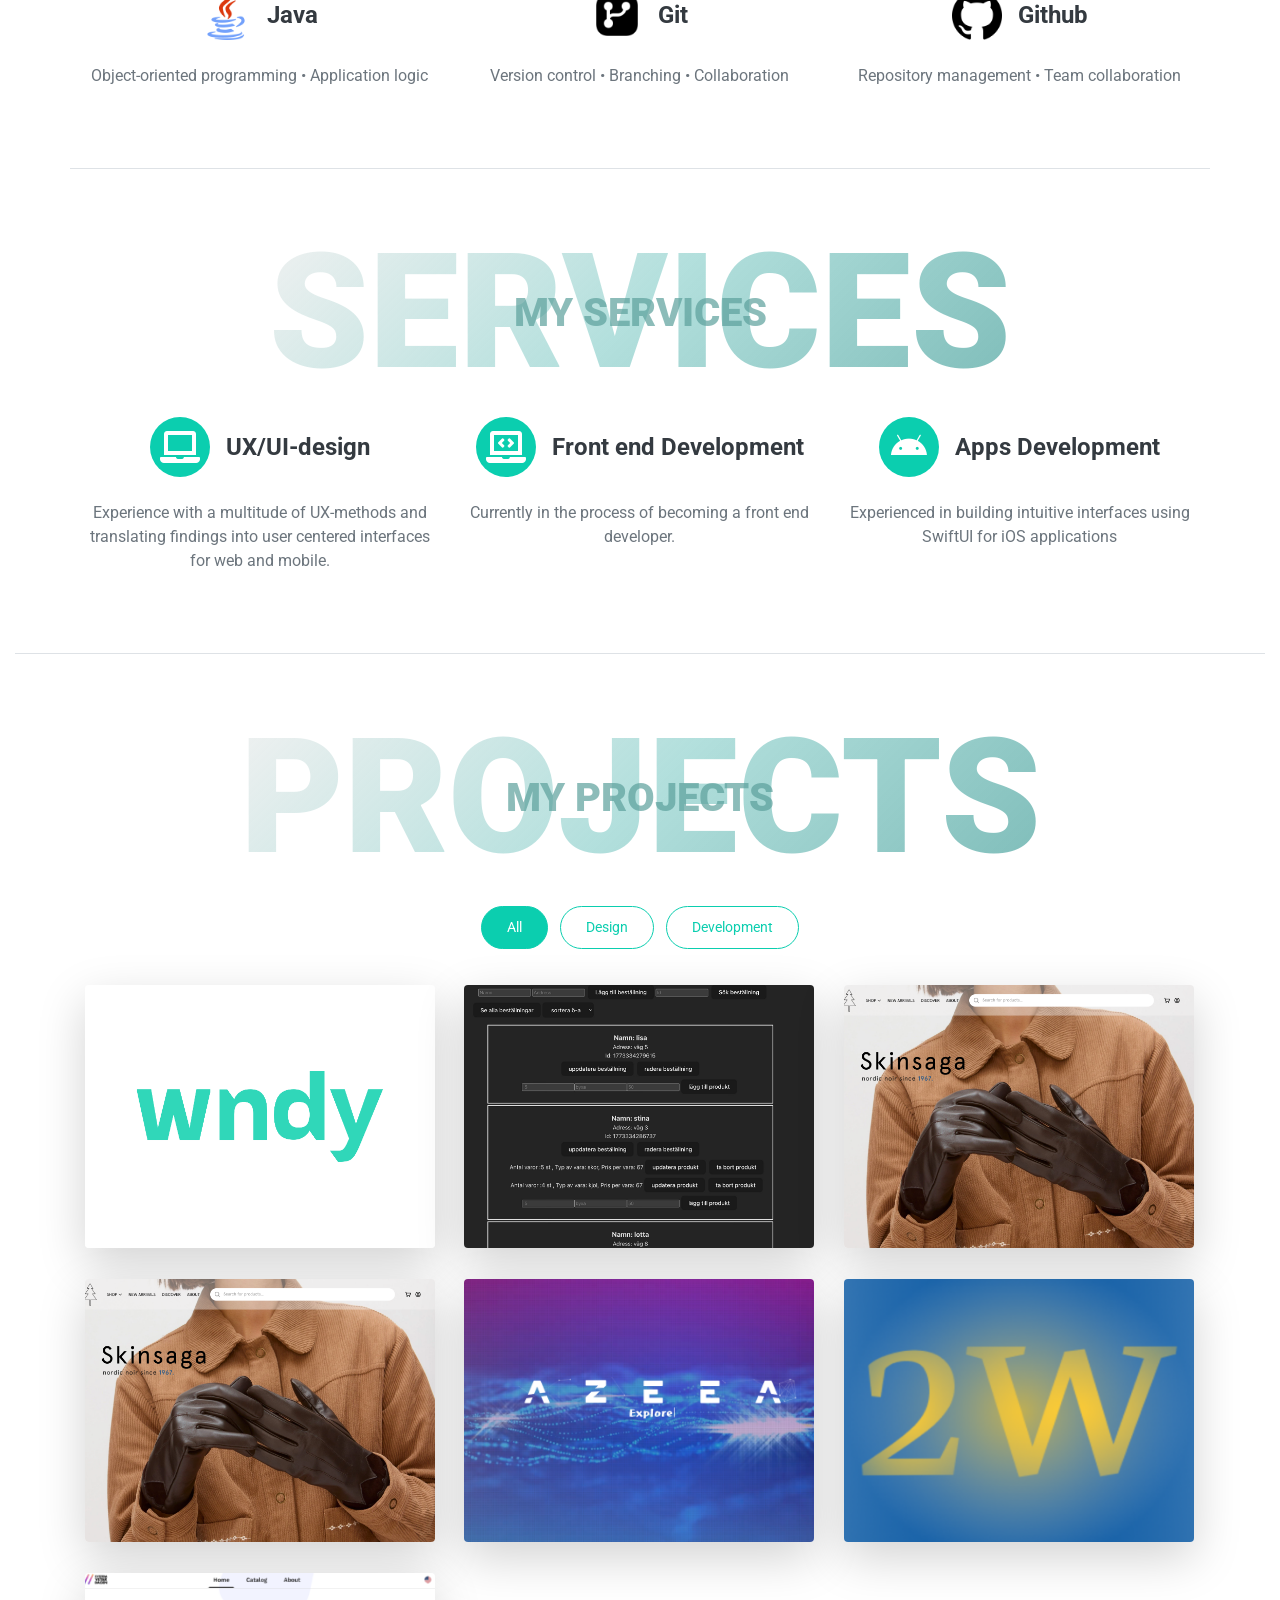
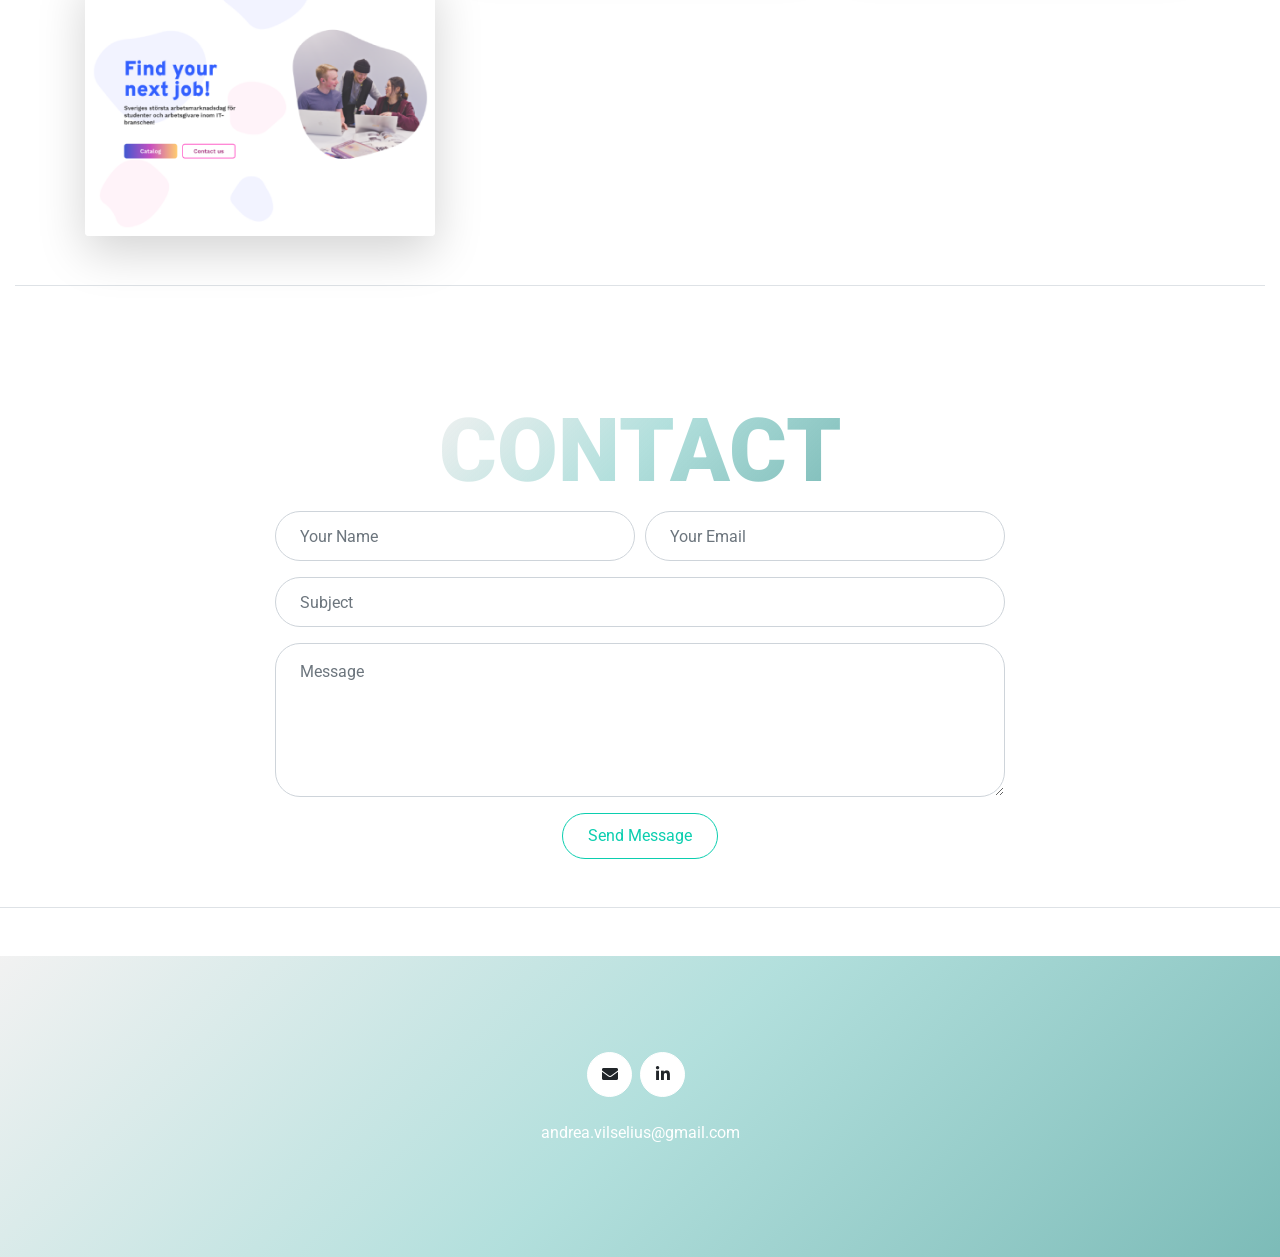
==== commit 665e3ed4: "fix" ====
--- a/index.html
+++ b/index.html
@@ -450,7 +450,7 @@
                         <h4  style="text-decoration: none;  color: inherit; ">Wndy</h4>
                         <small><p style="text-decoration: none; margin: 2px;"><strong>Role:</strong>Front end developer and UX/UI-designer</p></small>
                         <small><p style="text-decoration: none;margin: 2px;"><strong>Tools:</strong> </p></small>
-                     <small> <p style="text-decoration: none;margin: 2px;"><strong>Period:</strong>September 2026 - Mars 2027</p></small>
+                     <small> <p style="text-decoration: none;margin: 2px;"><strong>Period:</strong>September 2026 - March 2027</p></small>
                     </a>
                         </div>
                     </div>
@@ -486,7 +486,7 @@
                         <h4  style="text-decoration: none;  color: inherit; ">Webbshop - Skinsaga</h4>
                         <small><p style="text-decoration: none; margin: 2px;"><strong>Role:</strong> Frontend Developer</p></small>
                         <small><p style="text-decoration: none;margin: 2px;"><strong>Tools:</strong> Typescript, SCSS, HTML </p></small>
-                     <small> <p style="text-decoration: none;margin: 2px;"><strong>Period:</strong>  Jan 2026</p></small>
+                     <small> <p style="text-decoration: none;margin: 2px;"><strong>Period:</strong>  January 2026</p></small>
         
                             <!----  <i class="fa fa-plus text-white" style="font-size: 60px;"></i>-->
                     </a>
@@ -502,7 +502,7 @@
                         <h4  style="text-decoration: none;  color: inherit; ">Webbdesign- Skinsaga</h4>
                         <small><p style="text-decoration: none; margin: 2px;"><strong>Role:</strong> UX/UI-designer</p></small>
                         <small><p style="text-decoration: none;margin: 2px;"><strong>Tools:</strong> Figma </p></small>
-                     <small> <p style="text-decoration: none;margin: 2px;"><strong>Period:</strong> Nov 2025 - Jan 2026</p></small>
+                     <small> <p style="text-decoration: none;margin: 2px;"><strong>Period:</strong> November 2025 - January 2026</p></small>
         
                             <!----  <i class="fa fa-plus text-white" style="font-size: 60px;"></i>-->
                     </a>
@@ -518,7 +518,7 @@
                         <h4  style="text-decoration: none;  color: inherit;">Azeea</h4>
                         <small><p style="text-decoration: none; margin: 2px;"><strong>Role:</strong> UI-Designer & IOS-developer</p></small>
                         <small><p style="text-decoration: none;margin: 2px;"><strong>Tools:</strong> Figma , SwiftUI</p></small>
-                     <small> <p style="text-decoration: none;margin: 2px;"><strong>Period:</strong> Sep 2024 - Mars 2025</p></small>
+                     <small> <p style="text-decoration: none;margin: 2px;"><strong>Period:</strong> September 2024 - March 2025</p></small>
         
                             <!----  <i class="fa fa-plus text-white" style="font-size: 60px;"></i>-->
                     </a>
@@ -536,7 +536,7 @@
                 <h4 style="text-decoration: none;  color: inherit;">2Witness</h4>
                     <small><p style="text-decoration: none; margin: 2px;"><strong>Role:</strong> UX/UI-Designer, Graduate Project </p></small>
                     <small><p style="text-decoration: none;margin: 2px;"><strong>Tools:</strong> Figma</p></small>
-                <small> <p style="text-decoration: none;margin: 2px;"><strong>Period:</strong> Sep 2023 - Jan 2024</p></small>
+                <small> <p style="text-decoration: none;margin: 2px;"><strong>Period:</strong> September 2023 - January 2024</p></small>
      
                
                              <!----   <i class="fa fa-plus text-white" style="font-size: 60px;"></i>-->
@@ -553,7 +553,7 @@
                         <h4  style="text-decoration: none;  color: inherit; ">Systemvetardagen</h4>
                         <small><p style="text-decoration: none; margin: 2px;"><strong>Role:</strong> Webbdesigner</p></small>
                         <small><p style="text-decoration: none;margin: 2px;"><strong>Tools:</strong> Figma </p></small>
-                     <small> <p style="text-decoration: none;margin: 2px;"><strong>Period:</strong> Sep 2022 - Mars 2023</p></small>
+                     <small> <p style="text-decoration: none;margin: 2px;"><strong>Period:</strong> September 2022 - March 2023</p></small>
         
                             <!----  <i class="fa fa-plus text-white" style="font-size: 60px;"></i>-->
                     </a>
